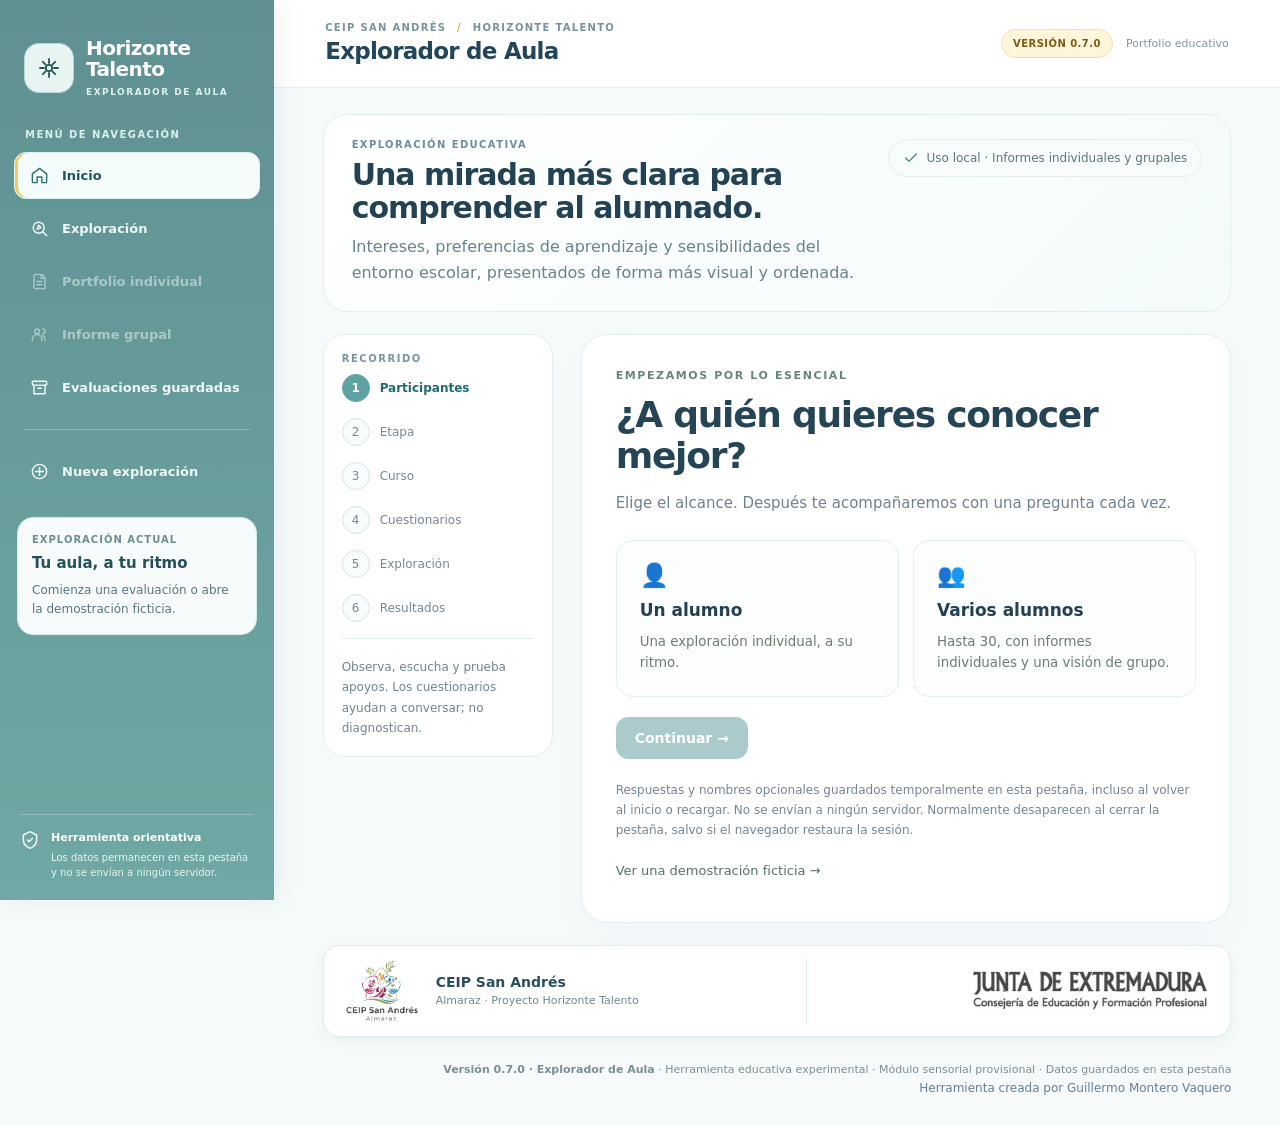
==== index.html @ a826276b "Add files via upload" ====
<!doctype html><html lang="es"><head><meta charset="utf-8"><meta name="viewport" content="width=device-width,initial-scale=1"><title>Horizonte Talento · Explorador de Aula | v0.7.0</title><meta name="description" content="Explorador educativo de intereses, preferencias y sensibilidades para Infantil, Primaria y Secundaria. Informes orientativos individuales y de grupo."><meta name="author" content="Guillermo Montero Vaquero"><style>
:root{font-family:Inter,ui-sans-serif,system-ui,-apple-system,Segoe UI,sans-serif;color:#213d42;background:#f3f5f0;font-synthesis:none}*{box-sizing:border-box}body{margin:0}button,input,select{font:inherit}button{cursor:pointer}button:disabled{cursor:not-allowed;opacity:.4}button:focus-visible,a:focus-visible,input:focus-visible,select:focus-visible,summary:focus-visible{outline:3px solid #d59a34;outline-offset:4px}button{border:0}header{height:86px;padding:0 6%;display:flex;align-items:center;justify-content:space-between;background:white;border-bottom:1px solid #e0e6dc}.brand{display:flex;gap:12px;align-items:center;font-weight:750;letter-spacing:-.4px}.symbol{background:#19584f;color:white;border-radius:12px;padding:9px 13px;font-size:24px}.brand small{display:block;font-size:11px;letter-spacing:1.7px;text-transform:uppercase;color:#687d76;margin-top:3px}.badge{font-size:11px;color:#5f6e62;border:1px solid #d4ded1;border-radius:99px;padding:7px 12px}.layout{max-width:1180px;margin:40px auto;padding:0 28px;display:grid;grid-template-columns:225px minmax(0,1fr);gap:40px}aside{padding-top:10px}.eyebrow{color:#688577;letter-spacing:1.6px;font-size:11px;font-weight:800;text-transform:uppercase}.steps{list-style:none;padding:0;margin:28px 0}.steps li{display:flex;gap:12px;align-items:center;margin:0 0 23px;color:#7c8b81;font-size:13px}.steps span{border:1px solid #cbd8cb;border-radius:50%;width:29px;height:29px;display:grid;place-items:center;font-size:12px}.steps .active{color:#1b574c;font-weight:750}.steps .active span{background:#1b574c;color:white;border-color:#1b574c}.steps .complete span{background:#e2ebdf}.side-note{font-size:12px;color:#6a7e72;line-height:1.7;border-top:1px solid #d9e1d4;padding-top:20px}.panel{background:white;border:1px solid #e0e6dc;border-radius:22px;padding:40px;min-height:490px;box-shadow:0 12px 35px #203e3210}h1{font-size:clamp(26px,3.5vw,36px);line-height:1.16;letter-spacing:-1.3px;margin:14px 0}h2{font-size:23px;letter-spacing:-.5px}h3{font-size:17px;margin-top:0}p{line-height:1.65}.lead{color:#6a7c72;font-size:15px;margin-bottom:28px}.grid{display:grid;grid-template-columns:1fr 1fr;gap:14px}.card{padding:23px;text-align:left;background:#fafbf8;border:1px solid #dfe6d9;border-radius:14px;color:inherit;position:relative}.card:hover{border-color:#88a697;background:#f2f7ed}.card.selected{border:2px solid #236557;background:#edf5e9;padding:22px}.card .icon{font-size:22px;display:block;margin-bottom:15px;color:#367261}.card strong{display:block;font-size:17px}.card small{display:block;line-height:1.6;color:#6c7d70;margin-top:8px}.check{position:absolute;right:16px;top:16px;color:#226554;font-weight:bold}.actions{display:flex;gap:12px;align-items:center;flex-wrap:wrap;margin-top:32px}.btn{border-radius:9px;padding:13px 20px;background:#19594f;color:white;font-size:14px;font-weight:650}.btn:hover{background:#11473e}.secondary{background:#eef2e9;color:#3b574a}.secondary:hover{background:#e2eadb}.textbtn{background:transparent;color:#567366;padding:10px 0;font-size:13px}.notice{border-left:3px solid #d4b271;background:#fcf8ef;color:#786342;padding:12px 16px;font-size:12px;line-height:1.6;margin:22px 0}.privacy{color:#68796b;font-size:12px;line-height:1.65;margin-top:22px}label.field{display:block;font-size:14px;margin:20px 0 8px}select,input[type=number],input[type=text]{width:100%;padding:14px;border:1px solid #cbd9c7;border-radius:9px;background:white;color:#23493c}input[type=number]{max-width:180px}.name-fields{display:grid;grid-template-columns:repeat(auto-fit,minmax(min(100%,190px),1fr));gap:10px 14px;margin-bottom:8px}.name-fields label{display:block;font-size:12px;color:#536d5a;margin-bottom:5px}.name-fields input{padding:10px 12px;font-size:13px}.session-list{display:grid;gap:14px;margin-top:20px}.session-entry{border:1px solid #dce6db;background:#fafbf8;border-radius:12px;padding:18px}.session-entry strong{display:block;color:#214d40}.session-entry p{font-size:13px;margin:5px 0}.session-entry .actions{margin-top:12px}.session-entry .btn{font-size:12px;padding:9px 12px}.name-heading{font-weight:700;margin:20px 0 5px;font-size:14px}.review{background:#f5f7f1;border-radius:12px;padding:16px 22px}.review div{padding:9px 0;border-bottom:1px solid #e2e8dd;display:flex;justify-content:space-between;gap:12px;font-size:13px}.review div:last-child{border:0}.progress{height:6px;background:#e8ede3;border-radius:9px;overflow:hidden;margin:20px 0 28px}.progress i{display:block;height:100%;background:#59927a}.qmeta{display:flex;justify-content:space-between;font-size:12px;color:#718477;gap:12px}.question-title{font-size:24px;line-height:1.5;letter-spacing:-.5px;margin:20px 0 24px}.options{display:grid;gap:9px}.option{display:flex;align-items:center;gap:13px;border:1px solid #e0e6dc;padding:13px 17px;border-radius:10px;cursor:pointer;font-size:14px;min-height:49px}.option:has(input:checked){background:#edf5e9;border-color:#246953}.option input{accent-color:#1a6553;width:17px;height:17px}.question-title:focus{outline:none}.student{background:#eaf0e3;color:#42604a;font-size:12px;display:inline-block;padding:6px 10px;border-radius:6px;margin-bottom:16px}.modules{display:flex;flex-wrap:wrap;gap:8px;margin:24px 0}.tab{border-radius:30px;background:#f0f3eb;padding:10px 16px;color:#507060}.tab.active{background:#19594f;color:white}.bar{height:8px;background:#edf0e9;border-radius:5px;overflow:hidden;margin:7px 0 17px}.bar i{display:block;background:#659783;height:100%}.metric{font-size:13px;display:flex;justify-content:space-between;gap:16px}.reportcard{border:1px solid #e0e7da;border-radius:12px;padding:20px;margin:15px 0}.reportcard p{font-size:14px;color:#52695c}.result-title{background:#eaf2e4;border-radius:12px;padding:22px;margin:18px 0}.result-title h2{margin:5px 0}.result-title small{color:#5c7561}.tag{font-size:11px;color:#6b7f6c}.reportdetails summary{cursor:pointer;color:#245c49;font-weight:650;font-size:13px;padding:10px 0}.reportdetails p{font-size:13px}.blank{padding:22px;background:#f5f7ef;border-radius:12px;color:#637762}.group-row{display:flex;justify-content:space-between;align-items:center;padding:15px 0;border-bottom:1px solid #e2e7dd;gap:10px}.group-row button{font-size:12px}footer{max-width:1180px;margin:0 auto;padding:0 28px 28px;color:#7a877b;font-size:11px;text-align:right}a{color:#226b59}.report-section[hidden]{display:none}.sr{position:absolute;width:1px;height:1px;overflow:hidden;clip:rect(0,0,0,0)}.demo-label{background:#fff1d8;padding:12px;border-radius:9px;font-size:12px;color:#805c1e;margin-bottom:18px}@media(max-width:760px){header{height:74px;padding:0 18px}.badge{display:none}.layout{display:block;margin:18px auto;padding:0 15px}aside{padding:0}.steps{display:flex;justify-content:space-between;margin:0 0 19px;gap:5px}.steps li{margin:0;font-size:0;gap:0}.steps span{font-size:11px}.side-note,aside>.eyebrow{display:none}.panel{padding:25px 20px;min-height:440px}.grid{grid-template-columns:1fr}.question-title{font-size:21px}.actions .btn{flex:1}.brand{font-size:14px}.brand small{font-size:9px}.group-row{flex-wrap:wrap}footer{text-align:center;padding-top:8px}.review div{flex-direction:column;gap:4px}}
@media print{body{background:white}header,aside,footer,.actions,.modules,.no-print{display:none!important}.layout{display:block;max-width:none;padding:0;margin:0}.panel{border:0;box-shadow:none;padding:0}.report-section[hidden]{display:block!important}.report-section{display:block!important;break-before:auto}.reportcard{break-inside:avoid}.reportdetails>*{display:block!important}.notice,.privacy{font-size:10px}.bar{print-color-adjust:exact;-webkit-print-color-adjust:exact}.btn{display:none}}

.radar{margin:1.25rem auto;max-width:38rem;text-align:center}
.radar svg{display:block;width:100%;height:auto;max-height:27rem}
.radar-grid{fill:none;stroke:#b1c4be;stroke-width:1}
.radar-shape{fill:#24756532;stroke:#176356;stroke-width:2}
.radar-dot{fill:#176356}
.radar text{font:600 14px system-ui;fill:#284943}
.radar-key{display:grid;grid-template-columns:repeat(auto-fit,minmax(min(100%,12rem),1fr));gap:.4rem 1rem;text-align:left;padding-left:1.6rem;font-size:.88rem}
dialog{width:min(90vw,30rem);border:1px solid #b1c4be;border-radius:1rem;padding:1.5rem;color:#193b35;background:#fff}
dialog::backdrop{background:#132e2980}
@media print{.radar{break-inside:avoid}dialog{display:none}}
.author{display:block;margin-top:.35rem;font-size:.75rem}
.sensory-recommendations{margin-top:1.25rem}
.support-list{display:grid;gap:.75rem;margin:1rem 0 1.3rem}
.support-item{display:flex;align-items:flex-start;gap:.85rem;background:#f2f8f5;border:1px solid #bad6ca;border-radius:.85rem;padding:1rem}
.support-number{flex:0 0 1.75rem;height:1.75rem;border-radius:50%;background:#286c59;color:#fff;display:grid;place-items:center;font-weight:700;font-size:.85rem}
.support-item h4,.routine-row h4{font-size:1rem;margin:0 0 .4rem;color:#164d42}
.support-item h4 small{font-size:.8rem;color:#4e766c;font-weight:500}
.support-item p{margin:.35rem 0;line-height:1.5}
.routine-plan{border:1px solid #b5cfc5;border-radius:1rem;padding:1rem 1.15rem;margin:1rem 0 1.25rem;background:#f8fbf9}
.routine-plan h3{margin-top:.2rem}
.routine-row{padding:.9rem 0;border-top:1px solid #d7e7df}
.routine-row p,.routine-row ul{margin:.2rem 0;line-height:1.55}
.routine-row ul{padding-left:1.2rem}
.routine-row li+li{margin-top:.4rem}
.followup-plan p{margin:.6rem 0}
@media print{.support-item,.routine-row,.routine-plan,.followup-plan{break-inside:avoid} .sensory-recommendations{break-before:auto}}

/* Orientaciones agrupadas por destinatario: revisión v5 */
.guidance-block{border-top:1px solid #dbe6da;padding:1rem 0 .4rem;margin-top:1rem}
.guidance-block h4{font-size:1.04rem;color:#234e41;margin:.15rem 0 .8rem}
.audience-card{margin:.7rem 0;padding:.75rem .95rem;background:#f7faf5;border-left:3px solid #5b8f79;border-radius:0 .65rem .65rem 0}
.audience-card p{margin:.3rem 0;line-height:1.55;font-size:.9rem}
.audience-heading{display:flex;flex-wrap:wrap;gap:.35rem .75rem;align-items:baseline}
.audience-heading strong{color:#205746}
.audience-heading span{font-size:.78rem;color:#62766a}
.shared-advice{border-left:3px solid #b5cfbd;padding:.65rem 1rem;background:#f0f5ef;border-radius:0 .6rem .6rem 0;line-height:1.6}
.shared-advice strong{color:#244f40}
@media print{.audience-card,.guidance-block{break-inside:avoid}}
#pdf-export-status a{color:#19594f;font-weight:700;text-decoration:underline}#pdf-export-status p{margin:0 0 6px} @media print{#pdf-export-status{display:none!important}}

/* Identificación de la versión v0.7.0 */
.app-version{font-size:10px;color:#246953;font-weight:800;letter-spacing:0;text-transform:none;white-space:nowrap;margin-left:4px}
@media(max-width:420px){.brand small{letter-spacing:.3px}.app-version{display:inline;font-size:9px}}
@media print{footer{display:none}}

/* Componentes de contenido pedagógico v0.6, adaptados al diseño clásico v0.5.0. */
.guided-activity{margin:16px 0;padding:18px 20px;border:1px solid #e0e7da;border-radius:12px;background:#fff}
.guided-activity h4{font-size:1rem;color:#234e41;margin:0 0 10px}
.guided-activity p{margin:8px 0;line-height:1.58;color:#52695c}
.guided-activity ol{padding-left:21px;margin:10px 0}
.guided-activity li{margin:7px 0;line-height:1.55;color:#52695c}
.guide-kicker{font-size:11px;font-weight:750;letter-spacing:.5px;color:#688577;margin:0 0 9px}
.guide-mini{padding:10px 12px;background:#f7faf5;border-left:3px solid #5b8f79;margin:12px 0;border-radius:0 6px 6px 0}
.guide-followup{padding:12px 14px;background:#fcf8ef;border-left:3px solid #d4b271;margin:15px 0;border-radius:0 6px 6px 0}
.pedagogic-brief{display:grid;grid-template-columns:repeat(auto-fit,minmax(min(100%,175px),1fr));gap:12px;margin:15px 0}
.pedagogic-brief>div{padding:13px;border:1px solid #e0e7da;border-radius:12px;background:#fff}
.pedagogic-brief strong{display:block;margin-bottom:7px;font-size:13px;color:#234e41}
.pedagogic-brief p{margin:0;font-size:12px;line-height:1.6;color:#52695c}
@media print{.guided-activity,.guide-followup,.guide-mini,.pedagogic-brief>div{box-shadow:none;break-inside:avoid}}

/* INTERFAZ DE PORTFOLIO · v0.7.0 · Portfolio del estudiante + lateral suave */
:root{font-family:Inter,ui-sans-serif,system-ui,-apple-system,"Segoe UI",sans-serif;color:#244052;background:#f6fafb}
body{background:#f6fafb;color:#244052;overflow-x:hidden}
.ht-shell{min-height:100vh}
.ht-sidebar{position:fixed;inset:0 auto 0 0;width:274px;z-index:20;display:flex;flex-direction:column;background:linear-gradient(180deg,#5f9092 0%,#6fa8a4 100%);color:#f6fbfb;overflow-y:auto;scrollbar-width:thin;scrollbar-color:#a6c9c6 #6fa8a4;box-shadow:4px 0 24px #44737a18}
.ht-sidebar-head{display:flex;align-items:center;gap:12px;padding:28px 24px 22px;position:relative}.ht-brand-mark{width:50px;height:50px;display:grid;place-items:center;border:1px solid #b9d8d6;border-radius:15px;color:#25545a;background:#e8f4f2;flex:none}.ht-brand-mark .ht-ico{width:24px;height:24px}.ht-brand-copy strong{font-size:20px;font-weight:820;letter-spacing:-.6px;line-height:1.05;display:block;color:#fff}.ht-brand-copy span{font-size:9px;letter-spacing:1.5px;color:#def0ef;display:block;margin-top:7px;font-weight:700}.ht-nav-overline{font-size:10px;font-weight:800;letter-spacing:1.45px;color:#dbefee;padding:10px 25px 12px}.ht-nav-main{display:flex;flex-direction:column;gap:6px;padding:0 14px}.ht-nav-item{appearance:none;width:100%;background:none;color:#eff8f8;text-align:left;display:flex;align-items:center;gap:13px;font-size:13px;font-weight:650;padding:13px 15px;border:1px solid transparent;border-radius:12px;min-height:47px}.ht-nav-item .ht-ico{width:19px;height:19px;flex:none;color:#eff8f8}.ht-nav-item:hover{background:#ffffff20;color:#fff}.ht-nav-item[aria-current="page"]{background:#f4fbfb;color:#1f545b;border-color:#ddf0ef;box-shadow:inset 3px 0 #f0c96a}.ht-nav-item[aria-current="page"] .ht-ico{color:#2b7176}.ht-nav-item:disabled{opacity:.5;cursor:not-allowed}.ht-nav-item:disabled:hover{background:transparent}.ht-sidebar-rule{border-top:1px solid #d6ecea55;margin:12px 10px}.ht-current-context{margin:22px 17px 18px;border:1px solid #d7ece8;background:#f7fbfb;border-radius:16px;padding:16px 14px;color:#28555b}.ht-current-label{font-size:10px;letter-spacing:1px;color:#6a8d93;font-weight:780}.ht-current-heading{font-size:15px;color:#245058;font-weight:780;line-height:1.35;margin:8px 0}.ht-current-meta{font-size:12px;color:#57767c;line-height:1.55;margin:0}.ht-student-list{display:grid;gap:6px;margin-top:14px}.ht-student-button{display:flex;align-items:center;width:100%;gap:9px;padding:9px 10px;border-radius:10px;color:#27545b;background:#edf7f6;text-align:left;font-size:12px;border:1px solid #d8ece9}.ht-student-button:hover{background:#e4f3f1}.ht-student-button[aria-current="true"]{background:#d4eeeb;color:#174c52;font-weight:760;border-color:#b2ddd7}.ht-student-status{font-size:10px;margin-left:auto;opacity:.8}.ht-avatar{flex:none;border-radius:50%;width:22px;height:22px;background:#80b4b2;color:white;display:grid;place-items:center;font-size:10px;font-weight:800}.ht-student-button[aria-current="true"] .ht-avatar{background:#2f7d82}.ht-sidebar-foot{display:flex;gap:11px;margin:auto 20px 20px;padding-top:15px;border-top:1px solid #d6ecea55}.ht-privacy-symbol{color:#f1f8f8;flex:none}.ht-privacy-symbol .ht-ico{width:20px;height:20px}.ht-sidebar-foot p{margin:0;line-height:1.45}.ht-sidebar-foot strong{font-size:11px;display:block;color:#fff}.ht-sidebar-foot span{font-size:10px;display:block;color:#e6f5f4;margin-top:5px}.ht-ico{display:inline-block;width:19px;height:19px}.ht-main-area{margin-left:274px;min-width:0;min-height:100vh;display:flex;flex-direction:column}.ht-topbar{height:88px;display:flex;align-items:center;justify-content:space-between;padding:12px clamp(24px,4vw,64px);background:white;border-bottom:1px solid #e3eff1;gap:20px}.ht-topbar-leading{display:flex;align-items:center;gap:15px;min-width:0}.ht-top-eyebrow{font-size:10px;color:#78939d;font-weight:760;letter-spacing:1.3px}.ht-top-eyebrow span{color:#d5a94a;padding:0 6px}.ht-top-title{font-size:23px;font-weight:820;color:#214559;letter-spacing:-.75px;margin-top:5px;line-height:1.15}.ht-topbar-right{display:flex;align-items:center;gap:13px;flex-wrap:wrap;justify-content:flex-end}.ht-test-badge{white-space:nowrap;border-radius:99px;color:#7d5b14;background:#fff5db;border:1px solid #f3dfaa;padding:8px 11px;font-size:10px;letter-spacing:.45px;font-weight:820}.ht-version{font-size:11px;color:#8094a0;white-space:nowrap}.ht-mobile-close,.ht-menu-toggle,.ht-mobile-backdrop{display:none}.ht-workspace{max-width:1540px;width:100%;margin:0 auto;padding:26px clamp(18px,3.8vw,56px) 0}.ht-intro{display:flex;justify-content:space-between;align-items:flex-start;gap:20px;background:linear-gradient(135deg,#ffffff 0%,#f4fbfb 100%);border:1px solid #e2efef;border-radius:24px;padding:24px 28px;margin-bottom:22px}.ht-intro-eyebrow{font-size:10px;font-weight:820;letter-spacing:1.4px;color:#6d8f95}.ht-intro h2{margin:8px 0 10px;font-size:30px;line-height:1.1;letter-spacing:-1px;color:#234354}.ht-intro p{margin:0;color:#69828b;max-width:780px}.ht-intro-side{display:flex;align-items:center;gap:8px;color:#5b777d;background:#f8fcfc;border:1px solid #e4efef;border-radius:99px;padding:10px 14px;font-size:12px;white-space:nowrap}.ht-intro-side .ht-ico{width:16px;height:16px;color:#3f7f82}.layout{max-width:none;margin:0;padding:0;display:grid;grid-template-columns:230px minmax(0,1fr);gap:28px}.ht-stepper{padding-top:6px}.ht-stepper{background:#ffffff;border:1px solid #e2edef;border-radius:22px;padding:18px 18px;align-self:start;position:sticky;top:108px}.ht-steps-label{font-size:10px;letter-spacing:1.55px;font-weight:820;color:#7b949f;margin-bottom:10px}.steps{list-style:none;padding:0;margin:10px 0 14px}.steps li{display:flex;gap:10px;align-items:center;margin:0 0 16px;color:#768895;font-size:12px}.steps span{border:1px solid #d7e5e8;border-radius:50%;width:28px;height:28px;display:grid;place-items:center;font-size:12px;background:#f9fcfd}.steps .active{color:#1c6b71;font-weight:800}.steps .active span{background:#5fa2a3;color:white;border-color:#5fa2a3}.steps .complete span{background:#eef8f7}.side-note{font-size:12px;color:#71848f;line-height:1.7;border-top:1px solid #e0ecef;padding-top:18px}.panel{background:#fff;border:1px solid #e2edef;border-radius:26px;padding:34px;min-height:520px;box-shadow:0 16px 34px #d7e7ec26}h1{font-size:clamp(27px,3.4vw,36px);line-height:1.14;letter-spacing:-1.25px;margin:12px 0;color:#254455}h2{font-size:23px;letter-spacing:-.5px;color:#21475d}h3{font-size:17px;margin-top:0;color:#275066}p{line-height:1.65}.lead{color:#6e8290;font-size:15px;margin-bottom:24px}.grid{display:grid;grid-template-columns:1fr 1fr;gap:14px}.card{padding:23px;text-align:left;background:#fcfefe;border:1px solid #e3eeee;border-radius:16px;color:inherit;position:relative;min-height:150px}.card:hover{border-color:#cde2e1;background:#f8fcfc}.card.selected{background:#eff9f7;border-color:#bfe0dc;box-shadow:0 0 0 2px #d7efeb inset}.card .icon{font-size:22px;display:inline-block;margin-bottom:10px}.card h3{margin:0 0 8px;font-size:18px}.muted{color:#738895;font-size:13px}.actions{display:flex;flex-wrap:wrap;gap:12px;margin-top:20px}.btn{padding:12px 18px;border-radius:12px;background:#2e7b81;color:white;font-weight:750;border:1px solid #2e7b81}.btn:hover{background:#276d72}.btn.secondary{background:#fff;color:#2b6470;border-color:#d4e5ea}.btn.secondary:hover{background:#f8fbfd}.privacy{color:#738594;font-size:12px}.field{display:block;font-weight:700;margin:20px 0 8px}.panel input[type=text],.panel input[type=number],.panel select{width:100%;padding:12px 14px;border:1px solid #d8e6e8;border-radius:12px;background:#fff;color:#26475c}.review{background:#f8fcfd;border:1px solid #e1ecef;border-radius:15px;padding:16px 18px;display:grid;grid-template-columns:repeat(2,minmax(0,1fr));gap:10px;margin:14px 0 18px}.review span{display:block;color:#7b8e9a;font-size:12px}.review b{display:block;color:#244356;font-size:14px;margin-top:3px}.notice{background:#fff7e6;border-left:4px solid #e5b861;color:#71561f;padding:14px 16px;border-radius:10px;margin:16px 0}.name-heading{font-weight:800;color:#234354}.name-fields{display:grid;grid-template-columns:repeat(2,minmax(0,1fr));gap:12px}.student{display:inline-flex;background:#eff7f9;border:1px solid #dce8ec;color:#2b6470;border-radius:999px;padding:8px 12px;font-weight:800;font-size:12px}.qmeta{display:flex;justify-content:space-between;gap:12px;margin:14px 0 8px;color:#6f8593;font-size:12px}.progress{height:9px;background:#ebf1f5;border-radius:999px;overflow:hidden}.progress i{display:block;height:100%;background:#69a7a6;border-radius:inherit}.question-title{font-size:28px;font-weight:820;line-height:1.2;letter-spacing:-1px;margin:18px 0 16px;color:#234356}.options{display:grid;gap:12px}.option{display:flex;align-items:flex-start;gap:12px;padding:16px 16px;border-radius:14px;border:1px solid #d9e7eb;background:#fff}.option:hover{background:#f8fcfd;border-color:#c8dbe2}.option input{margin-top:5px}.modules{display:flex;gap:8px;flex-wrap:wrap;margin:16px 0 18px}.tab{padding:11px 16px;border:1px solid #dae7ea;border-radius:12px;background:#f8fcfc;color:#2a5d69;font-weight:760;min-width:130px}.tab.active{background:#e5f2f1;border-color:#b7dddb;color:#1c656c}.report-section{display:block}.report-section>h2:first-child{margin-top:0}.reportcard,.result-title,.guided-activity,.pedagogic-brief>div,.audience-card,.support-item,.routine-plan,.session-entry{background:#fbfefe;border:1px solid #dfebee;border-radius:16px;padding:18px;margin:14px 0}.result-title small{display:block;color:#75909b;font-size:11px;letter-spacing:1px;text-transform:uppercase}.result-title .tag{display:inline-block;margin-top:8px;color:#69818d;background:#f2f7f8;border:1px solid #dce8eb;padding:6px 9px;border-radius:999px;font-size:11px}.pedagogic-brief{display:grid;grid-template-columns:repeat(3,minmax(0,1fr));gap:12px;margin:16px 0}.pedagogic-brief p{margin:7px 0 0}.guided-activity .guide-kicker{font-size:11px;font-weight:800;letter-spacing:1px;text-transform:uppercase;color:#63858f}.guided-activity h4{margin:8px 0 10px;font-size:19px;color:#245062}.guide-followup,.guide-mini{background:#f6fbfb;border-left:4px solid #74b2b0;padding:12px 14px;border-radius:10px;margin:14px 0}.guide-followup{border-left-color:#d8ab52;background:#fffaf0}.reportdetails summary{cursor:pointer;font-weight:760;color:#28606b}.audience-card{border-left:4px solid #61aaa6;background:#f5fbfb}.audience-card strong{display:block;color:#24545d}.audience-heading{display:flex;justify-content:space-between;gap:12px;align-items:flex-start}.shared-advice{background:#f5fbfb;border-left:4px solid #61aaa6;padding:14px 16px;border-radius:10px}.support-item{display:flex;gap:14px;align-items:flex-start;background:#f8fcfc}.support-number{display:grid;place-items:center;width:28px;height:28px;border-radius:50%;background:#5fa2a3;color:white;font-weight:800;flex:none}.group-row{display:flex;justify-content:space-between;align-items:center;gap:12px;padding:12px 0;border-bottom:1px solid #e2edf0}.group-row:last-child{border-bottom:0}.demo-label{background:#fff7e6;color:#7c5f1e;border:1px solid #f3e1ad;padding:11px 13px;border-radius:10px;margin-bottom:10px}.session-list{display:grid;gap:16px;margin-top:22px}.session-card{background:#fbfefe;border:1px solid #e2edef;border-radius:18px;padding:18px}.session-head{display:flex;justify-content:space-between;gap:16px;align-items:flex-start}.session-meta{font-size:12px;color:#758694}.session-actions{display:flex;gap:9px;flex-wrap:wrap;margin-top:14px}.session-students{display:flex;flex-wrap:wrap;gap:8px;margin-top:10px}.session-students span{background:#f1f8f9;border:1px solid #dcebed;border-radius:999px;padding:6px 10px;font-size:11px;color:#335f68}.empty-state{padding:14px 0;color:#6c8290}.metric{color:#5e7381}.bar{height:10px;background:#ecf2f5;border-radius:999px;overflow:hidden}.bar i{display:block;height:100%;background:#5fa2a3}.portfolio-hero{display:grid;grid-template-columns:minmax(0,1.2fr) minmax(0,1fr);gap:18px;background:linear-gradient(135deg,#f9fdfd 0%,#eef8f7 100%);border:1px solid #dceced;border-radius:22px;padding:20px;margin:8px 0 18px}.portfolio-id{display:flex;gap:16px;align-items:center}.portfolio-avatar{width:82px;height:82px;border-radius:50%;background:linear-gradient(135deg,#cde8e4,#a6d2cf);display:grid;place-items:center;flex:none;position:relative;overflow:hidden}.portfolio-avatar::before{content:"";width:36px;height:36px;border-radius:50%;background:#fff;position:absolute;top:16px;opacity:.95}.portfolio-avatar::after{content:"";width:54px;height:36px;border-radius:28px 28px 16px 16px;background:#fff;position:absolute;bottom:12px;opacity:.95}.portfolio-name{font-size:39px;line-height:1;font-weight:820;letter-spacing:-1.2px;color:#254759}.portfolio-meta{display:flex;flex-wrap:wrap;gap:8px;margin-top:10px}.portfolio-pill{background:#ffffff;border:1px solid #d9eaeb;border-radius:999px;padding:7px 11px;font-size:12px;color:#506b77}.portfolio-summary{background:#fff;border:1px solid #dcebed;border-radius:16px;padding:16px 18px}.portfolio-summary-title{display:flex;align-items:center;gap:9px;font-weight:800;color:#2b5565;font-size:18px;margin-bottom:8px}.portfolio-summary p{margin:0;color:#5b727d}.portfolio-grid{display:grid;grid-template-columns:repeat(3,minmax(0,1fr));gap:14px;margin:0 0 18px}.portfolio-card{background:#fff;border:1px solid #deebee;border-radius:18px;padding:16px 16px 14px}.portfolio-card .pc-head{display:flex;align-items:center;justify-content:space-between;gap:10px;margin-bottom:10px}.portfolio-card .pc-title{font-size:15px;font-weight:800;color:#275466}.portfolio-card .pc-chip{background:#f4faf9;border:1px solid #d8eaeb;border-radius:999px;padding:5px 8px;font-size:10px;color:#69808c}.portfolio-card ul{margin:9px 0 0 18px;padding:0}.portfolio-card li{margin:6px 0;color:#58717c;font-size:13px}.portfolio-recos{margin-top:20px}.portfolio-recos h2{display:flex;align-items:center;gap:10px;margin-bottom:12px}.portfolio-strip{display:grid;grid-template-columns:260px 1fr auto;gap:14px;align-items:center;background:#f8fcfc;border:1px solid #e1ecef;border-radius:14px;padding:14px 16px;margin:12px 0}.portfolio-strip strong{font-size:18px;color:#275367}.portfolio-strip span{font-size:14px;color:#5f7682}.portfolio-key{background:#fbfcff;border:1px solid #dde7ee;border-radius:16px;padding:16px 18px;margin-top:20px;display:flex;gap:14px;align-items:flex-start}.portfolio-key .iconwrap{width:44px;height:44px;border-radius:12px;background:#eef7f7;color:#2d7b7e;display:grid;place-items:center;flex:none}.portfolio-key h3{margin:0 0 6px}.portfolio-key p{margin:0;color:#607481}.portfolio-flag{font-size:11px;font-weight:780;color:#75909a;letter-spacing:1px;text-transform:uppercase}.portfolio-report-mode .modules{margin-top:0}.portfolio-report-mode .actions:first-of-type{margin-top:0;margin-bottom:8px}.portfolio-report-mode>.eyebrow,.portfolio-report-mode>h1,.portfolio-report-mode>.lead{display:none}.portfolio-report-mode>.actions:first-of-type .btn.secondary{background:#fff}.portfolio-report-mode .report-section>h2{margin-top:0}.portfolio-report-mode .report-section{padding-top:4px}.portfolio-report-mode .notice:last-of-type{margin-top:18px}
footer{max-width:none;margin:0;padding:26px 0 30px;color:#7b8e97;font-size:11px;text-align:right}.author{color:#647f92}#pdf-export-status a{color:#0c697c}
@media(min-width:1500px){.ht-workspace{padding-left:62px;padding-right:62px}}
@media(max-width:1120px) and (min-width:861px){.ht-sidebar{width:244px}.ht-main-area{margin-left:244px}.layout{grid-template-columns:210px minmax(0,1fr)}.portfolio-hero{grid-template-columns:1fr}.portfolio-grid{grid-template-columns:1fr 1fr 1fr}}
@media(max-width:860px){.layout{grid-template-columns:1fr}.ht-sidebar{width:min(300px,85vw);transform:translateX(-103%);transition:transform .2s ease;box-shadow:10px 0 30px #0a223451;z-index:41}.ht-sidebar[data-open="true"]{transform:translateX(0)}.ht-main-area{margin-left:0}.ht-mobile-close{display:grid;position:absolute;top:20px;right:12px;place-items:center;width:35px;height:35px;border-radius:10px;background:#edf6f6;color:#255a60}.ht-mobile-close .ht-ico{width:19px;height:19px}.ht-menu-toggle{display:grid;place-items:center;width:42px;height:42px;flex:none;border:1px solid #d5e4e8;border-radius:10px;background:#f7fbfc;color:#1b5b61}.ht-menu-toggle .ht-ico{width:21px;height:21px}.ht-mobile-backdrop:not([hidden]){display:block;position:fixed;inset:0;background:#1c2f4470;z-index:40}.ht-topbar{height:78px;padding:14px 21px}.ht-top-title{font-size:21px}.ht-workspace{padding:24px 20px 0}.ht-intro{margin-bottom:18px}.ht-stepper{padding:12px 15px}.ht-stepper .steps{grid-template-columns:repeat(6,1fr)}.ht-stepper .steps li{justify-content:center;gap:0;font-size:0}.ht-stepper .steps span{font-size:11px}.ht-steps-label{margin-bottom:6px}.portfolio-grid{grid-template-columns:1fr}.portfolio-strip{grid-template-columns:1fr;gap:8px}.portfolio-hero{grid-template-columns:1fr}.portfolio-name{font-size:33px}}
@media(max-width:550px){.ht-topbar{padding:11px 15px;height:71px}.ht-top-eyebrow{font-size:8px;letter-spacing:.8px}.ht-top-title{font-size:18px}.ht-test-badge{font-size:8px;letter-spacing:0;padding:6px 8px}.ht-version{display:none}.ht-workspace{padding:18px 13px 0}.ht-intro{padding:20px 18px;border-radius:18px}.ht-intro h2{font-size:23px}.ht-intro p{font-size:12px}.ht-intro-side{display:none}.ht-stepper{border-radius:14px}.panel{padding:22px 18px;min-height:460px;border-radius:18px}.panel .grid{grid-template-columns:1fr}.panel .card{min-height:0;padding:19px}.panel .card.selected{padding:18px}.panel .modules{gap:6px}.panel .tab{font-size:11px;padding:10px 9px;min-width:calc(33% - 3px)}.panel .reportcard{padding:16px}.panel .guided-activity{padding:15px}.panel .group-row{flex-direction:column;align-items:flex-start}.panel .group-row button{width:100%}.panel .actions{gap:9px}.panel .actions .btn{flex:1 1 100%;min-width:0;text-align:center}.panel .question-title{font-size:22px}.portfolio-id{align-items:flex-start}.portfolio-avatar{width:68px;height:68px}.portfolio-name{font-size:28px}.portfolio-summary-title{font-size:16px}.portfolio-meta{gap:6px}.name-fields{grid-template-columns:1fr}.review{grid-template-columns:1fr}footer{text-align:center;font-size:10px;padding-bottom:20px}}
@media print{.ht-sidebar,.ht-topbar,.ht-intro,.ht-stepper,.ht-mobile-backdrop,.ht-menu-toggle{display:none!important}.ht-main-area{margin:0!important;min-height:0}.ht-workspace{padding:0!important}.layout{display:block!important;margin:0!important}.panel{border:0!important;box-shadow:none!important;padding:0!important}.portfolio-hero,.portfolio-grid,.portfolio-key,.portfolio-strip,.panel .reportcard,.panel .guided-activity{break-inside:avoid}footer{display:none!important}}
@media(prefers-reduced-motion:reduce){.ht-sidebar{transition:none!important}}

/* PORTFOLIO · Ajustes solicitados 3, 4 y 5: gráficas reales, detalles y color por módulo */
.portfolio-card[data-module="interests"],.portfolio-rec-link[data-module="interests"],.portfolio-accordion[data-module="interests"],.portfolio-group-report .reportcard.reportdetails[data-module="interests"]{--accent:#1b7f86;--accent-light:#e9f7f7;--accent-border:#cae9e8;--accent-ink:#175b64}
.portfolio-card[data-module="profile"],.portfolio-rec-link[data-module="profile"],.portfolio-accordion[data-module="profile"],.portfolio-group-report .reportcard.reportdetails[data-module="profile"]{--accent:#477db4;--accent-light:#edf4fd;--accent-border:#d3e2f5;--accent-ink:#295d93}
.portfolio-card[data-module="sensory"],.portfolio-rec-link[data-module="sensory"],.portfolio-accordion[data-module="sensory"],.portfolio-group-report .reportcard.reportdetails[data-module="sensory"]{--accent:#6e9e79;--accent-light:#eef7eb;--accent-border:#d8e9d5;--accent-ink:#43724c}
.portfolio-grid{gap:14px;align-items:stretch}.portfolio-card{padding:0 0 14px;overflow:hidden;box-shadow:0 5px 16px #355f6710;border-radius:18px}
.portfolio-card .pc-head{padding:13px 15px;margin:0;background:var(--accent-light,#eef7f7);border-bottom:1px solid var(--accent-border,#d9e8e9);align-items:center}.portfolio-card .pc-title{font-size:15px;color:var(--accent-ink,#265469)}
.portfolio-card .pc-chip{font-weight:700;background:#fff;color:var(--accent-ink,#3f7c86);border-color:var(--accent-border,#d9e8e9)}
.portfolio-card .portfolio-mini{padding:11px 12px 0;display:flex;flex-direction:column;align-items:center}
.portfolio-mini svg{display:block;width:min(100%,200px);height:auto;max-height:190px;overflow:visible}
.portfolio-mini .radar-grid{fill:none;stroke:#d7e2e7;stroke-width:1}
.portfolio-mini .radar-shape{fill:var(--accent-light);fill-opacity:.94;stroke:var(--accent);stroke-width:2.5}
.portfolio-mini .radar-dot{fill:var(--accent)}
.portfolio-mini svg text{font:600 17px Inter,system-ui,sans-serif;fill:#718b94}
.portfolio-mini-title{text-transform:uppercase;letter-spacing:.9px;color:#708c97;font-size:10px;font-weight:800;align-self:flex-start;margin:0 0 2px 5px}
.portfolio-card ul{padding:0 16px 0 20px;margin:8px 0 11px}.portfolio-card li{font-size:12px;line-height:1.45;margin:4px 0;color:#496672}
.portfolio-card .portfolio-card-foot{border-top:1px solid #e9f0f2;padding:10px 14px 0;display:grid;gap:7px;margin-top:auto}
.portfolio-graph-note{font-size:10px;color:#6d8790;line-height:1.45;margin:0}
.portfolio-open-module{cursor:pointer;border:1px solid var(--accent-border,#d7e8e7);border-radius:10px;background:var(--accent-light,#ecf7f6);color:var(--accent-ink,#215963);width:100%;font-size:12px;font-weight:790;padding:10px 8px;text-align:center}
.portfolio-open-module:hover{filter:brightness(.975)}.portfolio-open-module:focus-visible{outline:3px solid #dcaa4d;outline-offset:3px}
.portfolio-card[data-unavailable="true"]{opacity:.63}.portfolio-card[data-unavailable="true"] .portfolio-mini{min-height:165px;justify-content:center}.portfolio-card .portfolio-no-data{font-size:12px;color:#708693;line-height:1.5;max-width:200px;text-align:center}
.portfolio-rec-link{border:1px solid var(--accent-border);border-radius:13px;background:var(--accent-light);color:var(--accent-ink);width:100%;padding:14px 16px;display:grid;grid-template-columns:minmax(0,220px) 1fr auto;gap:13px;align-items:center;text-align:left;cursor:pointer;margin:10px 0}
.portfolio-rec-link:hover{box-shadow:0 5px 16px #355f6717}.portfolio-rec-link[disabled]{cursor:default;opacity:.58}
.portfolio-rec-link strong{font-size:15px;font-weight:800;color:var(--accent-ink)}.portfolio-rec-link span{font-size:12px;line-height:1.55;color:#536d78}.portfolio-rec-link .rec-cta{font-weight:800;font-size:11px;color:var(--accent-ink);white-space:nowrap}
.portfolio-accordion{--accent:#5d96a0;--accent-light:#f1f9f9;--accent-border:#d8e9eb;--accent-ink:#2c626c;border:1px solid var(--accent-border);border-radius:14px;overflow:hidden;margin:12px 0;background:white;box-shadow:0 4px 13px #355f6710}
.portfolio-accordion>summary{cursor:pointer;list-style:none;display:flex;gap:13px;align-items:center;background:var(--accent-light);padding:15px 17px;color:var(--accent-ink)}
.portfolio-accordion>summary::-webkit-details-marker{display:none}.portfolio-accordion>summary::after{content:'+';font-size:21px;font-weight:500;margin-left:auto;line-height:1}
.portfolio-accordion[open]>summary::after{content:'−'}.portfolio-accordion>summary:hover{filter:brightness(.985)}.portfolio-accordion>summary:focus-visible{outline:3px solid #daae50;outline-offset:-3px}
.portfolio-accordion .acc-label{font-size:14px;font-weight:800;line-height:1.35;display:block}.portfolio-accordion .acc-sub{color:#5b7480;font-size:11px;display:block;font-weight:500;line-height:1.5;margin-top:4px}
.portfolio-accordion .acc-content{padding:15px 17px 17px}.portfolio-accordion .acc-content>.guided-activity,.portfolio-accordion .acc-content>.reportcard{margin:0;border:0;box-shadow:none;background:transparent;padding:0}
.portfolio-accordion .acc-content>.reportcard .reportdetails{margin:8px 0}.portfolio-accordion .acc-content>.support-item{margin:0;background:transparent;border:0;padding:0}
.portfolio-accordion .acc-content>.routine-plan{margin:0;padding:0;border:0;background:transparent}.portfolio-accordion .acc-content>.routine-plan h3{margin:3px 0 10px}
.portfolio-accordion .acc-content>.radar{margin:0}.portfolio-accordion .acc-content>.radar svg{max-height:300px}
.portfolio-accordion details.reportdetails[open]{background:#fafdfe}
.portfolio-report-mode .report-section[data-theme="interests"]>h2,.portfolio-report-mode .report-section[data-theme="profile"]>h2,.portfolio-report-mode .report-section[data-theme="sensory"]>h2{border-left:4px solid var(--section-accent);padding-left:13px}
.report-section[data-theme="interests"]{--section-accent:#1b7f86}.report-section[data-theme="profile"]{--section-accent:#477db4}.report-section[data-theme="sensory"]{--section-accent:#6e9e79}
.portfolio-report-mode .tab[data-module="interests"]{border-color:#d0e7e7;color:#1c6970}.portfolio-report-mode .tab[data-module="profile"]{border-color:#d4e2f1;color:#426e9e}.portfolio-report-mode .tab[data-module="sensory"]{border-color:#d5e5d4;color:#54825d}
.portfolio-report-mode .tab.active[data-module="interests"]{background:#e2f4f3;border-color:#99d5d2;color:#165b63}
.portfolio-report-mode .tab.active[data-module="profile"]{background:#e7f0fc;border-color:#b8d0ef;color:#235688}
.portfolio-report-mode .tab.active[data-module="sensory"]{background:#edf7e9;border-color:#b7d7b5;color:#386741}
.portfolio-group-report .reportcard.reportdetails>summary{border-radius:12px;padding:14px 15px;background:var(--accent-light,#f1f8f8);color:var(--accent-ink,#275c68);font-weight:800}
.portfolio-group-report .reportcard.reportdetails{padding:0;border-color:var(--accent-border,#dce9eb);overflow:hidden}
.portfolio-group-report .reportcard.reportdetails>*:not(summary){margin-left:16px;margin-right:16px}.portfolio-group-report .reportcard.reportdetails>summary{margin:0!important}
.portfolio-group-report .reportcard.reportdetails[open]{padding-bottom:14px}
@media(max-width:1260px){.portfolio-mini svg{max-height:145px}.portfolio-card .pc-title{font-size:13px}.portfolio-rec-link{grid-template-columns:minmax(0,170px) 1fr auto}}
@media(max-width:1000px){.portfolio-grid{grid-template-columns:1fr}.portfolio-card{display:grid;grid-template-columns:minmax(110px,42%) minmax(0,1fr);grid-template-rows:auto 1fr auto;align-items:start}.portfolio-card .pc-head{grid-column:1/-1}.portfolio-card .portfolio-mini{grid-column:1;grid-row:2/4;padding:10px}.portfolio-mini svg{max-height:165px}.portfolio-card ul{grid-column:2;grid-row:2;margin:12px 0 2px}.portfolio-card .portfolio-card-foot{grid-column:2;grid-row:3;border:0;padding:5px 12px 12px}}
@media(max-width:860px){.ht-stepper{position:static!important;top:auto!important}}
@media(max-width:600px){.portfolio-card{grid-template-columns:1fr 1fr}.portfolio-card .pc-head{padding:12px}.portfolio-mini svg{max-height:155px}.portfolio-rec-link{grid-template-columns:1fr auto;gap:6px 10px}.portfolio-rec-link span{grid-column:1/-1;grid-row:2}.portfolio-rec-link .rec-cta{grid-column:2;grid-row:1}.portfolio-accordion>summary{padding:13px}.portfolio-accordion .acc-content{padding:12px}}
@media print{.portfolio-rec-link,.portfolio-open-module{display:none!important}.portfolio-accordion .acc-content{display:block!important}.portfolio-accordion{break-inside:auto}.portfolio-card{break-inside:avoid}.portfolio-mini svg{max-height:135px}}

/* Ajustes v2: selección inequívoca, pantalla de sesiones e identidad institucional */
.panel .card{display:flex;flex-direction:column;align-items:flex-start;gap:0}
.panel .card strong{display:block;line-height:1.35}
.panel .card small{display:block;margin-top:9px}
.panel .card .check{position:static;display:inline-flex;align-items:center;gap:5px;background:#e4f4e8;color:#256d46;border:1px solid #badfc8;border-radius:999px;padding:6px 10px;font-size:11px;font-weight:800;margin-top:14px;letter-spacing:0}
.panel .card.selected{border-color:#75b0a7;background:#f0faf7;box-shadow:inset 0 0 0 1px #95cac0}
.panel .card[data-action^="course:"] .icon,.panel .card[data-action^="stage:"] .icon{display:none!important}
.panel .card[data-action^="mode:"] .icon{font-size:23px;margin-bottom:12px;line-height:1}
.panel .card[data-action^="course:"]{min-height:105px;justify-content:center}
.panel .card[data-action^="course:"].selected{justify-content:space-between}
.ht-brand-mark{width:50px;height:50px;display:grid;place-items:center;border:1px solid #b9d8d6;border-radius:15px;color:#25545a;background:#e8f4f2;flex:none}.ht-brand-mark .ht-ico{width:24px;height:24px}
.ht-institutional{background:white;border:1px solid #e0edec;border-radius:17px;display:flex;align-items:center;justify-content:space-between;gap:20px;padding:12px 22px;margin:22px 0 0;box-shadow:0 4px 13px #344b5310}
.ht-institutional-school{display:flex;align-items:center;gap:18px;min-width:0}
.ht-institutional-school img{width:72px;height:66px;object-fit:contain;flex:none;opacity:.88}
.ht-institutional-school strong{font-size:14px;color:#294f5a;display:block}
.ht-institutional-school span{font-size:11px;color:#6b8790;display:block;margin-top:4px}
.ht-institutional-divider{background:#dbe9eb;width:1px;align-self:stretch;flex:none;opacity:.8}
.ht-institutional-gov{display:flex;justify-content:center;align-items:center;min-width:0}
.ht-institutional-gov img{width:min(21vw,235px);max-width:100%;height:62px;object-fit:contain;display:block;opacity:.72}
@media(max-width:950px){.ht-institutional-school img{width:62px;height:57px}.ht-institutional-gov img{width:200px;height:56px}}
@media(max-width:600px){.ht-institutional{padding:16px 14px;flex-direction:column;gap:12px}.ht-institutional-divider{width:100%;height:1px}.ht-institutional-school{justify-content:center}.ht-institutional-school img{width:60px;height:56px}.ht-institutional-gov img{width:210px;height:54px}.panel .card[data-action^="course:"]{min-height:85px}.ht-saved-explanation{padding:14px}}
@media print{.ht-institutional{display:none!important}}
</style></head><body>
<div class="ht-shell">
  <div class="ht-mobile-backdrop" id="ht-mobile-backdrop" hidden></div>
  <aside class="ht-sidebar" id="ht-sidebar" aria-label="Menú principal">
    <div class="ht-sidebar-head">
      <div class="ht-brand-mark" aria-hidden="true"><svg class="ht-ico" viewBox="0 0 24 24" aria-hidden="true" fill="none" stroke="currentColor" stroke-width="1.8" stroke-linecap="round" stroke-linejoin="round"><path d="M12 3v4M12 17v4M3 12h4M17 12h4M5.8 5.8l2.8 2.8M15.4 15.4l2.8 2.8M18.2 5.8l-2.8 2.8M8.6 15.4l-2.8 2.8"/><circle cx="12" cy="12" r="3.2"/></svg></div>
      <div class="ht-brand-copy"><strong>Horizonte<br>Talento</strong><span>EXPLORADOR DE AULA</span></div>
      <button type="button" class="ht-mobile-close" id="ht-mobile-close" aria-label="Cerrar menú"><svg class="ht-ico" viewBox="0 0 24 24" aria-hidden="true" fill="none" stroke="currentColor" stroke-width="1.8" stroke-linecap="round" stroke-linejoin="round"><path d="m6 6 12 12M18 6 6 18"/></svg></button>
    </div>
    <div class="ht-nav-overline">MENÚ DE NAVEGACIÓN</div>
    <nav class="ht-nav-main" aria-label="Secciones">
      <button type="button" class="ht-nav-item" data-shell-action="home"><svg class="ht-ico" viewBox="0 0 24 24" aria-hidden="true" fill="none" stroke="currentColor" stroke-width="1.8" stroke-linecap="round" stroke-linejoin="round"><path d="m3 10 9-7 9 7v10a1 1 0 0 1-1 1h-5v-7H9v7H4a1 1 0 0 1-1-1z"/></svg><span>Inicio</span></button>
      <button type="button" class="ht-nav-item" data-shell-action="explore"><svg class="ht-ico" viewBox="0 0 24 24" aria-hidden="true" fill="none" stroke="currentColor" stroke-width="1.8" stroke-linecap="round" stroke-linejoin="round"><circle cx="11" cy="11" r="7"/><path d="m16.5 16.5 4.5 4.5M9 13l2-5 3 3-5 2z"/></svg><span>Exploración</span></button>
      <button type="button" class="ht-nav-item" data-shell-action="individual"><svg class="ht-ico" viewBox="0 0 24 24" aria-hidden="true" fill="none" stroke="currentColor" stroke-width="1.8" stroke-linecap="round" stroke-linejoin="round"><path d="M7 3h8l4 4v14H7a2 2 0 0 1-2-2V5a2 2 0 0 1 2-2zM14 3v5h5M9 12h6M9 16h6"/></svg><span>Portfolio individual</span></button>
      <button type="button" class="ht-nav-item" data-shell-action="group"><svg class="ht-ico" viewBox="0 0 24 24" aria-hidden="true" fill="none" stroke="currentColor" stroke-width="1.8" stroke-linecap="round" stroke-linejoin="round"><circle cx="9" cy="8" r="3"/><path d="M3 20v-2a6 6 0 0 1 12 0v2M16 5a3 3 0 0 1 0 6M19 20v-2a5 5 0 0 0-3-4.6"/></svg><span>Informe grupal</span></button>
      <button type="button" class="ht-nav-item" data-shell-action="saved"><svg class="ht-ico" viewBox="0 0 24 24" aria-hidden="true" fill="none" stroke="currentColor" stroke-width="1.8" stroke-linecap="round" stroke-linejoin="round"><rect x="3" y="4" width="18" height="5" rx="1"/><path d="M5 9v11h14V9M10 13h4"/></svg><span>Evaluaciones guardadas</span></button>
      <div class="ht-sidebar-rule"></div>
      <button type="button" class="ht-nav-item" data-shell-action="new"><svg class="ht-ico" viewBox="0 0 24 24" aria-hidden="true" fill="none" stroke="currentColor" stroke-width="1.8" stroke-linecap="round" stroke-linejoin="round"><circle cx="12" cy="12" r="9"/><path d="M12 7v10M7 12h10"/></svg><span>Nueva exploración</span></button>
    </nav>
    <section class="ht-current-context" id="ht-current-context" aria-live="off"></section>
    <div class="ht-sidebar-foot"><div class="ht-privacy-symbol"><svg class="ht-ico" viewBox="0 0 24 24" aria-hidden="true" fill="none" stroke="currentColor" stroke-width="1.8" stroke-linecap="round" stroke-linejoin="round"><path d="m12 2 8 4v6c0 5-3 8-8 10-5-2-8-5-8-10V6zM9 12l2 2 4-4"/></svg></div><p><strong>Herramienta orientativa</strong><span>Los datos permanecen en esta pestaña y no se envían a ningún servidor.</span></p></div>
  </aside>
  <div class="ht-main-area">
    <header class="ht-topbar">
      <div class="ht-topbar-leading">
        <button type="button" id="ht-menu-toggle" class="ht-menu-toggle" aria-label="Abrir menú" aria-controls="ht-sidebar" aria-expanded="false"><svg class="ht-ico" viewBox="0 0 24 24" aria-hidden="true" fill="none" stroke="currentColor" stroke-width="1.8" stroke-linecap="round" stroke-linejoin="round"><path d="M4 6h16M4 12h16M4 18h16"/></svg></button>
        <div><div class="ht-top-eyebrow">CEIP SAN ANDRÉS <span aria-hidden="true">/</span> HORIZONTE TALENTO</div>
        <div class="ht-top-title">Explorador de Aula</div></div>
      </div>
      <div class="ht-topbar-right"><span class="ht-test-badge">VERSIÓN 0.7.0</span><span class="ht-version">Portfolio educativo</span></div>
    </header>
    <div class="ht-workspace">
      <section class="ht-intro" aria-label="Información de la herramienta">
        <div class="ht-intro-copy"><div class="ht-intro-eyebrow" id="ht-view-label">EXPLORACIÓN EDUCATIVA</div>
        <h2>Una mirada más clara para comprender al alumnado.</h2><p>Intereses, preferencias de aprendizaje y sensibilidades del entorno escolar, presentados de forma más visual y ordenada.</p></div>
        <div class="ht-intro-side"><svg class="ht-ico" viewBox="0 0 24 24" aria-hidden="true" fill="none" stroke="currentColor" stroke-width="1.8" stroke-linecap="round" stroke-linejoin="round"><path d="M20 6 9 17l-5-5"/></svg> Uso local · Informes individuales y grupales</div>
      </section>
      <div class="layout">
        <aside class="ht-stepper" aria-label="Pasos de la exploración"><div class="ht-steps-label">RECORRIDO</div><ol class="steps" id="steps"></ol><div class="side-note">Observa, escucha y prueba apoyos. Los cuestionarios ayudan a conversar; no diagnostican.</div></aside>
        <main class="panel" id="app" aria-live="polite"></main>
      </div>
      <section class="ht-institutional" aria-label="Identidad institucional">
  <div class="ht-institutional-school"><img src="[data-uri]" alt="Logotipo del CEIP San Andrés de Almaraz" width="120" height="105" loading="lazy"><div><strong>CEIP San Andrés</strong><span>Almaraz · Proyecto Horizonte Talento</span></div></div>
  <div class="ht-institutional-divider" aria-hidden="true"></div>
  <div class="ht-institutional-gov"><img src="[data-uri]" alt="Junta de Extremadura · Consejería de Educación y Formación Profesional" width="300" height="96" loading="lazy"></div>
</section>
      <footer><strong>Versión 0.7.0 · Explorador de Aula</strong> · Herramienta educativa experimental · Módulo sensorial provisional · Datos guardados en esta pestaña<small class="author">Herramienta creada por Guillermo Montero Vaquero</small></footer>
    </div>
  </div>
</div>
<script>
const DATA={"groups": [{"title": "Participación y reflexión", "desc": "Observa cómo interviene y desarrolla ideas en clase.", "axis": "IE", "items": [["I", "Antes de responder en gran grupo, suele tomarse un momento para ordenar sus ideas."], ["E", "Al conversar con otros compañeros, desarrolla o aclara sus ideas en voz alta."], ["I", "Cuando se ofrece la opción, suele iniciar una tarea nueva de forma individual."], ["E", "Participa espontáneamente en debates y puestas en común."], ["I", "En actividades de equipo, suele escuchar y observar antes de intervenir."], ["E", "Se ofrece voluntariamente para explicar o presentar conclusiones al grupo."]]}, {"title": "Información e imaginación", "desc": "Observa qué aspectos destaca cuando aprende o investiga.", "axis": "SN", "items": [["S", "Para entender un concepto, busca o solicita ejemplos concretos."], ["N", "Relaciona ideas de diferentes temas o asignaturas de manera espontánea."], ["S", "Se fija en detalles relevantes de textos, objetos, imágenes o procedimientos."], ["N", "Propone hipótesis, posibilidades o usos nuevos que no se habían planteado."], ["S", "Se implica al manipular materiales, observar fenómenos o realizar experimentos."], ["N", "Al resolver un reto, explora ideas generales o alternativas imaginativas."]]}, {"title": "Criterios y relaciones", "desc": "Observa cómo argumenta y toma decisiones compartidas.", "axis": "TF", "items": [["T", "Justifica sus propuestas con razones comprobables o evidencias."], ["F", "Al decidir en grupo, tiene en cuenta cómo puede afectar la decisión a los demás."], ["T", "Detecta contradicciones o errores de lógica en las explicaciones."], ["F", "Cuando hay puntos de vista distintos, intenta buscar acuerdos respetuosos."], ["T", "Compara soluciones utilizando criterios explícitos, como eficacia o precisión."], ["F", "En sus propuestas, considera el clima de colaboración y la participación del grupo."]]}, {"title": "Organización y flexibilidad", "desc": "Observa cómo planifica y responde ante cambios en una tarea.", "axis": "JP", "items": [["J", "Antes de una actividad larga, organiza materiales o pasos de trabajo."], ["P", "Antes de elegir una solución, explora varias alternativas posibles."], ["J", "Trabaja con soltura cuando dispone de objetivos y plazos claros."], ["P", "Cambia de estrategia con facilidad cuando encuentra una opción interesante."], ["J", "Recurre a listas, esquemas o revisiones para seguir una planificación."], ["P", "Se muestra dispuesto a probar ideas nuevas en tareas poco estructuradas."]]}], "interestTopics": [{"key": "ciencia", "icon": "🌱", "name": "Ciencia y naturaleza", "child": "Me gusta descubrir cosas sobre animales, plantas, el tiempo y cómo funciona la naturaleza.", "adult": "Muestra curiosidad por animales, plantas, el tiempo y fenómenos naturales.", "challenge": "¿Cómo cambia nuestro entorno durante una semana?", "task": "Observar el patio o la estación meteorológica, recoger datos sencillos y explicar qué cambia y qué preguntas surgen."}, {"key": "matematicas", "icon": "🧩", "name": "Matemáticas y lógica", "child": "Disfruto resolviendo acertijos, problemas, patrones y juegos de estrategia.", "adult": "Se implica en acertijos, problemas, patrones o juegos de estrategia.", "challenge": "Inventamos un juego matemático", "task": "Crear un juego de lógica o cálculo con reglas, comprobarlo con compañeros y mejorar lo que no funcione."}, {"key": "lectura", "icon": "📚", "name": "Lectura e historias", "child": "Me interesa leer, imaginar historias o descubrir cómo cuentan las cosas otras personas.", "adult": "Muestra interés por cuentos, libros, relatos o la manera de contar historias.", "challenge": "Historias que tienen varias versiones", "task": "Leer o escuchar una historia, imaginar otro punto de vista y preparar una versión diferente para compartir."}, {"key": "arte", "icon": "🎨", "name": "Arte y creatividad", "child": "Disfruto dibujando, diseñando, haciendo música o creando cosas originales.", "adult": "Se interesa por dibujo, diseño, música o producciones artísticas propias.", "challenge": "Un museo de ideas", "task": "Diseñar una obra o una pequeña exposición para expresar un concepto aprendido en clase y explicar las decisiones tomadas."}, {"key": "tecnologia", "icon": "🤖", "name": "Tecnología y robótica", "child": "Me gusta descubrir cómo funcionan las máquinas, la programación o los inventos.", "adult": "Muestra interés por máquinas, programación, robótica o inventos.", "challenge": "Robot con una misión", "task": "Idear un recorrido o reto para un robot, planificar instrucciones, probarlas y corregir los errores encontrados."}, {"key": "historia", "icon": "🏛️", "name": "Historia y sociedad", "child": "Me gusta saber cómo vivían antes las personas y por qué han cambiado los lugares.", "adult": "Pregunta por épocas, costumbres, lugares, mapas o cambios de la sociedad.", "challenge": "El pasado de nuestro pueblo", "task": "Comparar una imagen antigua y una actual de la localidad y crear preguntas para investigar qué ha cambiado."}, {"key": "convivencia", "icon": "🤝", "name": "Personas y convivencia", "child": "Me interesa ayudar a otras personas y encontrar ideas para mejorar nuestra clase o colegio.", "adult": "Se interesa por ayudar, resolver problemas de convivencia o mejorar la vida del centro.", "challenge": "Una mejora para nuestro colegio", "task": "Elegir un problema cotidiano del aula o patio, preguntar a varias personas y proponer una solución viable."}, {"key": "deporte", "icon": "⚽", "name": "Deporte y movimiento", "child": "Disfruto con el deporte, los juegos de movimiento o descubrir cómo se mueve el cuerpo.", "adult": "Se implica especialmente en actividades deportivas, juegos motores o preguntas sobre movimiento.", "challenge": "Diseñamos un reto de movimiento", "task": "Crear un circuito motriz seguro, registrar resultados sencillos y revisar cómo hacerlo más inclusivo."}], "interestActions": [{"key": "investigar", "name": "Investigar y descubrir", "child": "Cuando un tema me interesa, disfruto buscando pistas, haciendo preguntas e investigando.", "adult": "Cuando algo le interesa, busca pistas, hace preguntas y quiere investigar.", "extra": "Formula una pregunta que pueda comprobarse, registra evidencias y explica qué ha descubierto."}, {"key": "experimentar", "name": "Construir y experimentar", "child": "Me gusta probar materiales, construir cosas y ver qué ocurre al cambiar algo.", "adult": "Se interesa por construir, manipular materiales y probar soluciones.", "extra": "Prepara un pequeño modelo, experimento o prototipo y revisa qué funciona tras probarlo."}, {"key": "crear", "name": "Imaginar y crear", "child": "Me gusta inventar historias, dibujos, soluciones o formas diferentes de presentar ideas.", "adult": "Propone historias, dibujos, inventos o maneras originales de presentar ideas.", "extra": "Elabora un producto creativo (dibujo, relato, maqueta o diseño) que explique su propuesta."}, {"key": "compartir", "name": "Explicar y colaborar", "child": "Disfruto compartiendo ideas, explicando descubrimientos o preparando actividades con otros.", "adult": "Disfruta compartiendo ideas, explicando hallazgos o preparando actividades cooperativas.", "extra": "Contrasta su propuesta con otra persona y presenta las conclusiones de manera comprensible."}], "challengeBank": {"ciencia": {"1": [["Detectives del patio", "Buscar seres vivos y elementos naturales en el patio, clasificarlos con criterios sencillos y representar los hallazgos.", "Inventar otra clasificación y explicar qué cambia al usar un criterio distinto.", "investigar", "Mural o mapa ilustrado"], ["¿Qué tiempo ha hecho?", "Observar el cielo y registrar durante cinco días si hace sol, hay nubes, viento o lluvia; comparar los registros.", "Proponer una predicción sencilla y contrastarla con el registro del día siguiente.", "compartir", "Calendario meteorológico"]], "2": [["Microclimas del colegio", "Medir o comparar temperatura y sombra en dos zonas del patio; representar resultados y buscar explicaciones.", "Controlar la hora y repetir medidas para comprobar si la diferencia se mantiene.", "investigar", "Plano con datos y conclusiones"], ["Semillas bajo investigación", "Cultivar semillas similares con una única condición diferente y registrar el crecimiento en una tabla.", "Revisar si el experimento es justo y diseñar una repetición con mejoras.", "experimentar", "Diario de investigación"]], "3": [["¿Dónde crecen mejor las plantas?", "Comparar varias zonas de un jardín o huerto escolar según luz, humedad y otros factores observables y justificar una elección.", "Diseñar un protocolo de observación, contrastar evidencias y explicar límites de los datos.", "investigar", "Informe de propuesta de ubicación"], ["El viaje del agua", "Diseñar una experiencia segura para observar evaporación o condensación, recoger evidencias y construir una explicación.", "Comparar dos condiciones modificando solo una variable y valorar explicaciones alternativas.", "experimentar", "Modelo del ciclo del agua"]]}, "matematicas": {"1": [["Cazadores de patrones", "Buscar patrones en baldosas, dibujos u objetos y continuar las series con una regla explicada.", "Crear una serie con dos reglas distintas y pedir a otros que identifiquen ambas.", "investigar", "Colección de patrones"], ["Mercadillo de números", "Preparar un mercadillo ficticio con precios sencillos y resolver compras, cambios y combinaciones.", "Proponer distintas compras con el mismo presupuesto y justificar cuál conviene según una condición.", "experimentar", "Puestos y tarjetas de compra"]], "2": [["Un juego que se puede mejorar", "Inventar un juego de cartas o dados que exija cálculo y estrategia; probarlo con compañeros.", "Detectar estrategias ganadoras y modificar una regla para equilibrarlo.", "crear", "Juego con instrucciones"], ["Rutas con distintas soluciones", "Dibujar recorridos en una cuadrícula, comparar longitudes y condiciones, y justificar varias rutas.", "Introducir restricciones y analizar si la solución más corta sigue siendo la mejor.", "investigar", "Mapa de rutas argumentadas"]], "3": [["Presupuesto para una excursión", "Resolver un presupuesto ficticio con transporte, actividades y materiales; comparar opciones y justificar decisiones.", "Introducir un imprevisto, revisar los cálculos y defender una solución con criterios económicos y de accesibilidad.", "investigar", "Presupuesto comparado"], ["¿Qué nos cuentan los datos?", "Recoger datos anónimos sobre un aspecto escolar no sensible y representarlos de varias formas.", "Comparar media, mediana y distribución cuando proceda; analizar cómo distintas gráficas pueden confundir.", "compartir", "Informe estadístico visual"]]}, "lectura": {"1": [["Un cuento en tres escenas", "Escuchar o leer un cuento, elegir tres escenas clave y representarlas con dibujos y frases breves.", "Cambiar el orden de una escena y debatir cómo afecta al sentido de la historia.", "crear", "Miniálbum ilustrado"], ["¿Y si el final cambiara?", "Elegir un relato conocido e inventar un final diferente que encaje con los personajes.", "Comparar los dos finales y explicar qué pistas del texto apoyan cada versión.", "crear", "Cuento con dos finales"]], "2": [["Diario secreto de un personaje", "Leer una historia y escribir entradas breves desde la perspectiva de uno de sus personajes.", "Incluir pruebas textuales para justificar qué podría pensar o sentir el personaje.", "crear", "Diario literario"], ["Bibliotecarios por un día", "Crear recomendaciones de lectura para distintas curiosidades o edades, sin dar notas a los libros.", "Contrastar recomendaciones de varias personas y establecer criterios explicados para elegir.", "compartir", "Expositor de recomendaciones"]], "3": [["Dos miradas sobre una noticia", "Comparar dos textos informativos sobre un mismo asunto adecuado a la edad; separar hechos y opiniones.", "Examinar fuentes, omisiones y titulares; redactar una versión equilibrada citando las fuentes.", "investigar", "Informe de lectura crítica"], ["Podcast de lectores", "Preparar una conversación corta sobre una obra con argumentos, preguntas y distintas interpretaciones.", "Contrastar interpretaciones con fragmentos del texto y formular una pregunta sin respuesta única.", "compartir", "Guion o podcast literario"]]}, "arte": {"1": [["Los colores de nuestro entorno", "Observar colores y formas del patio y crear una composición artística con materiales habituales.", "Representar un mismo lugar de dos formas y explicar las decisiones creativas.", "crear", "Collage o dibujo comparado"], ["Museo de objetos cotidianos", "Elegir objetos seguros del aula y presentarlos como piezas de un museo con etiquetas descriptivas.", "Cambiar el criterio de agrupación y crear una nueva exposición con otro mensaje.", "compartir", "Museo de clase"]], "2": [["Geometría que se transforma en arte", "Crear mosaicos o composiciones usando simetrías, figuras y patrones geométricos.", "Investigar qué transformaciones conservan el diseño y probar reglas de composición propias.", "crear", "Mosaico comentado"], ["Una emoción, muchas imágenes", "Representar una emoción mediante diferentes técnicas y conversar sobre las interpretaciones posibles.", "Comparar cómo el color, las formas y el contexto cambian la lectura de una misma obra.", "crear", "Galería de versiones"]], "3": [["Cartel con una finalidad real", "Diseñar un cartel para comunicar una iniciativa del aula, cuidando claridad, fuentes y accesibilidad.", "Probar dos versiones con una pequeña audiencia y justificar los cambios a partir de la retroalimentación.", "crear", "Cartel argumentado"], ["Convertir datos en arte", "Elegir datos escolares públicos o no personales y representarlos creativamente sin distorsionar su significado.", "Comparar precisión y expresividad; identificar decisiones visuales que puedan inducir a error.", "experimentar", "Infografía artística"]]}, "tecnologia": {"1": [["Un robot visita la cuadrícula", "Preparar una ruta con flechas en el suelo o con un robot educativo y corregir instrucciones si se equivoca.", "Diseñar una ruta alternativa más corta y justificar cuántos pasos ahorra.", "experimentar", "Mapa de programación"], ["Inventos para la clase", "Detectar una pequeña dificultad cotidiana y construir con cartón un modelo sencillo que intente resolverla.", "Comparar dos diseños usando criterios acordados y mejorarlos después de probarlos.", "crear", "Prototipo de cartón"]], "2": [["Semáforo para organizar una tarea", "Construir una secuencia de señales o programar luces sencillas para gestionar turnos o pasos de una actividad.", "Incorporar un caso inesperado y revisar la lógica del programa o las reglas.", "experimentar", "Sistema de señales"], ["El puente de papel", "Diseñar puentes de papel y cartón usando cantidades limitadas y comparar su estabilidad de forma segura.", "Controlar materiales, registrar pruebas y proponer mejoras argumentadas.", "experimentar", "Prototipo y tabla de pruebas"]], "3": [["Robot para ayudar en el colegio", "Identificar una necesidad del centro y programar o diseñar un robot o simulación que proponga una solución realista.", "Establecer criterios de seguridad, accesibilidad, coste y fiabilidad y analizar limitaciones de la propuesta.", "crear", "Prototipo o simulador"], ["Sensor y decisiones", "Diseñar un sistema con micro:bit, sensores disponibles o datos simulados para activar una respuesta a un cambio.", "Comparar umbrales y falsos avisos, justificar decisiones y documentar fallos del algoritmo.", "experimentar", "Esquema, código o maqueta"]]}, "historia": {"1": [["Ayer y hoy en imágenes", "Comparar imágenes de objetos o lugares de antes y de ahora; explicar semejanzas y diferencias.", "Proponer preguntas sobre algo que las imágenes no permiten saber y cómo averiguarlo.", "investigar", "Mural antes y después"], ["Nuestro mapa de recuerdos", "Dibujar un mapa sencillo de lugares significativos del entorno sin incluir domicilios personales.", "Comparar dos mapas desde diferentes puntos de vista y explicar qué se representa y qué falta.", "crear", "Mapa colectivo"]], "2": [["Objetos que cuentan historias", "Investigar el uso de un objeto cotidiano antiguo mediante fuentes adecuadas a la edad y compararlo con su equivalente actual.", "Contrastar versiones de dos fuentes e identificar preguntas que siguen abiertas.", "investigar", "Ficha de museo"], ["Un recorrido por nuestra localidad", "Diseñar una ruta cultural ficticia o real basada en lugares públicos documentados y explicar por qué se eligen.", "Comparar diferentes recorridos según accesibilidad, distancia e interés cultural.", "compartir", "Plano o folleto"]], "3": [["¿Cómo ha cambiado nuestro pueblo?", "Comparar fotografías, mapas y documentos públicos de diferentes épocas sobre la localidad.", "Valorar la fiabilidad de las fuentes y relacionar cambios con posibles causas y consecuencias.", "investigar", "Línea del tiempo argumentada"], ["Entrevistas para conocer el pasado", "Preparar preguntas generales sobre recuerdos escolares o costumbres y trabajar con testimonios voluntarios gestionados por el centro.", "Comparar testimonios con fuentes documentales y analizar por qué los recuerdos pueden diferir.", "compartir", "Exposición sin datos personales"]]}, "convivencia": {"1": [["Un recreo para todos", "Observar espacios compartidos y proponer un pequeño cambio que facilite la participación de más compañeros.", "Considerar dos necesidades diferentes y ajustar la idea para que nadie quede fuera.", "compartir", "Propuesta ilustrada"], ["La caja de soluciones", "Inventar situaciones ficticias de conflicto cotidiano y ensayar distintas respuestas respetuosas.", "Comparar consecuencias de varias soluciones y construir criterios para elegir.", "crear", "Tarjetas de convivencia"]], "2": [["Un patio más accesible", "Revisar con permiso espacios y juegos del patio para detectar posibles barreras de participación.", "Priorizar propuestas según utilidad, coste y facilidad de aplicación; defender criterios.", "investigar", "Plano con mejoras"], ["Guía de bienvenida", "Diseñar una guía para ayudar a compañeros nuevos a comprender rutinas y espacios del colegio.", "Probar la guía con lectores voluntarios y mejorarla a partir de sus dudas.", "crear", "Guía visual"]], "3": [["Consejo de aula con propuestas reales", "Identificar un problema común del aula, escuchar perspectivas y acordar una medida verificable.", "Diseñar indicadores simples de seguimiento y revisar si la medida mejora realmente la convivencia.", "compartir", "Acta y plan de mejora anónimos"], ["Campaña de uso responsable del agua", "Investigar prácticas del centro y proponer una campaña respetuosa para reducir el consumo innecesario.", "Estimar posibles efectos sin inventar datos y evaluar el impacto de mensajes distintos.", "crear", "Campaña informativa"]]}, "deporte": {"1": [["Circuito que todos pueden recorrer", "Crear un circuito motriz seguro y ajustable con varios niveles de participación y probarlo en equipo.", "Cambiar una regla para mejorar la inclusión y justificar a quién ayuda.", "experimentar", "Plano del circuito"], ["Contar pasos y descubrir recorridos", "Comparar recorridos sencillos contando pasos sin competir por velocidad ni rendimiento físico.", "Explorar por qué personas distintas pueden contar diferente número de pasos en el mismo trayecto.", "investigar", "Registro de recorridos"]], "2": [["Inventamos un juego cooperativo", "Diseñar un juego en el que el equipo deba alcanzar una meta común; probar y revisar reglas.", "Analizar cómo una regla cambia la participación y proponer una alternativa más justa.", "crear", "Reglamento del juego"], ["Matemáticas en movimiento", "Medir tiempos o distancias de recorridos voluntarios y construir tablas y representaciones sencillas.", "Comparar medidas repetidas, investigar errores y mejorar el procedimiento de registro.", "investigar", "Gráfica de la actividad"]], "3": [["Rediseñar un juego para incluir a todos", "Analizar las reglas de un juego escolar y proponer variantes accesibles para diferentes participantes.", "Justificar modificaciones usando criterios de seguridad, equidad y cooperación, y recoger opiniones anónimas.", "crear", "Juego alternativo"], ["Un torneo de estrategia colaborativa", "Organizar desafíos motores cooperativos por estaciones, definir reglas y evaluar si las tareas están equilibradas.", "Revisar cómo medir el éxito sin centrarse únicamente en ganar o en la habilidad física individual.", "compartir", "Plan de estaciones"]]}}, "axes": [{"poles": ["I", "E"], "name": "Participación y reflexión", "labels": ["Reflexiva", "Expresiva"], "summaries": ["En las actividades observadas, suele preparar sus ideas antes de compartirlas. Esto no significa que no disfrute trabajando con otros.", "En las actividades observadas, suele desarrollar sus ideas hablando y participando. Esto no significa que deba trabajar siempre en grupo."], "examples": [[["Antes de participar en clase", "Dale un minuto para pensar, anotar dos ideas o hacer un pequeño esquema. Después, invítale a compartirlas sin convertir esa intervención en una obligación."], ["En Lengua", "Después de leer un cuento, permite preparar individualmente una pregunta o una interpretación antes de conversar en parejas."], ["En tareas de equipo", "Combina una primera fase individual con otra de diálogo, para que pueda aportar su razonamiento sin prisa."]], [["Para construir ideas", "Introduce pequeñas conversaciones por parejas antes de pedir una respuesta individual. Escuchar otras propuestas puede ayudarle a aclarar su propio argumento."], ["En Conocimiento del Medio", "Organiza un debate corto sobre cómo ahorrar agua: primero comentar alternativas y después escribir una conclusión propia."], ["Para ampliar oportunidades", "Alterna intervenciones orales con momentos tranquilos de lectura, reflexión y escritura."]]], "verify": "Observa si la participación y la calidad de sus ideas cambian cuando dispone de preparación individual o de un pequeño diálogo previo.", "mixed": ["Alterna preguntas con un minuto de reflexión y actividades de discusión por parejas.", "Comprueba en qué situaciones interviene con más comodidad y desarrolla mejor sus ideas."]}, {"poles": ["S", "N"], "name": "Información e imaginación", "labels": ["Concreta y experimental", "Exploradora y creativa"], "summaries": ["En las situaciones observadas destaca la búsqueda de ejemplos concretos, detalles y experiencias prácticas. No implica que no pueda disfrutar de ideas abstractas.", "En las situaciones observadas destacan las conexiones entre ideas, las hipótesis y la exploración de alternativas. No implica que deba evitar tareas prácticas."], "examples": [[["Para introducir contenidos", "Empieza algunos conceptos con objetos, imágenes, modelos, experimentos o situaciones cotidianas. Después formula preguntas que lleven de lo concreto a las ideas generales."], ["En Matemáticas", "Antes de formalizar una fracción, utiliza piezas o repartos reales y pregunta qué regla común se descubre."], ["Para profundizar", "Tras una actividad manipulativa, añade un reto: explicar por qué funciona, anticipar otro caso o diseñar una mejora."]], [["Para despertar la curiosidad", "Ofrece preguntas abiertas con varias respuestas defendibles. Pídele después que seleccione una posibilidad y explique cómo la comprobaría."], ["En Conocimiento del Medio", "Plantea cómo sería un patio escolar más sostenible: imaginar mejoras, dibujarlas y comprobar cuáles serían posibles."], ["Para convertir ideas en productos", "Combina la fase de creación con una lista de materiales, un prototipo y una revisión de detalles."]]], "verify": "Compara cómo responde cuando parte de objetos y ejemplos reales y cuando debe imaginar posibilidades y argumentar una hipótesis.", "mixed": ["Presenta una misma situación mediante un material tangible y una pregunta abierta.", "Observa qué tipo de actividad impulsa más preguntas, explicaciones propias y conexiones."]}, {"poles": ["T", "F"], "name": "Criterios y relaciones", "labels": ["Analítica y argumentativa", "Atenta a las relaciones"], "summaries": ["En las respuestas del tutor destacan la argumentación lógica y el uso de criterios explícitos. Ello no permite deducir falta de empatía.", "En las respuestas del tutor destaca la atención al impacto de las decisiones en otras personas. Ello no permite deducir menor razonamiento lógico."], "examples": [[["Al resolver un problema", "Pide comparar dos soluciones y señalar qué prueba o razonamiento las apoya. Invítale también a valorar consecuencias para las personas."], ["En Matemáticas", "Propón dos estrategias de cálculo y solicita que explique cuál es más eficiente y en qué circunstancias."], ["En proyectos cooperativos", "Da criterios de revisión claros, como precisión, claridad y ayuda al grupo, sin asignarle siempre el papel de corregir a otros."]], [["En decisiones de equipo", "Utiliza preguntas como «¿A quién afecta esta decisión?» y «¿Qué alternativa sería justa?», junto con la búsqueda de pruebas."], ["En Lengua", "Lee una historia con un conflicto y compara las razones de dos personajes antes de proponer un acuerdo."], ["En trabajo cooperativo", "Ofrece turnos de escucha y una pequeña rúbrica de calidad de las ideas, para equilibrar convivencia y argumentación."]]], "verify": "Fíjate en si explica sus razones y considera distintos puntos de vista tanto en problemas académicos como en acuerdos de grupo.", "mixed": ["Propón una actividad que exija justificar una solución y otra que requiera llegar a un acuerdo en grupo.", "Recoge ejemplos de los argumentos que utiliza: no es necesario clasificarlo en uno de los dos polos."]}, {"poles": ["J", "P"], "name": "Organización y flexibilidad", "labels": ["Planificadora", "Flexible y exploradora"], "summaries": ["En las conductas observadas suele servirse de planes, metas y pasos claros para avanzar. Eso no significa que tenga dificultades inevitables con la improvisación.", "En las conductas observadas suele probar alternativas y modificar su estrategia. Eso no significa que no sea capaz de organizarse."], "examples": [[["En proyectos largos", "Facilita una hoja sencilla con objetivo, tres pasos, fecha de entrega y un espacio para revisar el progreso."], ["En Lengua", "En una historia escrita, ofrece primero un esquema de inicio, desarrollo y final; después deja elegir libremente el tema y el formato."], ["Para ganar flexibilidad", "Incorpora pequeños cambios de condición y permite que proponga una segunda forma de resolver la tarea."]], [["Para aprovechar sus ideas", "Permite elegir entre dos o tres estrategias, materiales o formatos para resolver el mismo reto."], ["En un proyecto de ciencias", "Deja explorar varias soluciones al principio, pero concreta un momento para elegir una, construirla y presentarla."], ["Para ayudar a terminar", "Divide la tarea en tres hitos visibles: decidir, realizar y revisar. Comprueba con él los avances sin penalizar su iniciativa."]]], "verify": "Comprueba si finaliza las tareas con mayor autonomía cuando tiene una secuencia prevista o cuando puede escoger su camino con hitos de entrega.", "mixed": ["Ofrece un proyecto con tres hitos comunes y libertad para escoger el camino entre ellos.", "Observa qué apoyos de planificación y qué margen de elección necesita para terminar la tarea."]}], "sourceNames": {"ISTJ": "El organizador de confianza", "ISFJ": "El apoyo incondicional", "INFJ": "La visión con sentido", "INTJ": "La mente estratega", "ISTP": "La acción resolutiva", "ISFP": "La sensibilidad creativa", "INFP": "El idealismo con valores", "INTP": "El análisis creativo", "ESTP": "La energía en acción", "ESFP": "La alegría que conecta", "ENFP": "La inspiración entusiasta", "ENTP": "La innovación en marcha", "ESTJ": "La organización que lidera", "ESFJ": "La cooperación cercana", "ENFJ": "El liderazgo que inspira", "ENTJ": "La dirección estratégica"}, "sensory": [{"name": "Sonidos", "key": "auditivo", "questions": ["Se tapa los oídos o pide alejarse cuando hay sonidos habituales del aula.", "Busca repetir sonidos, golpear suavemente objetos o escuchar el mismo sonido.", "Necesita que se repita una indicación oral en un ambiente con ruido."], "advice": "Ofrece la posibilidad de trabajar en una zona con menos ruido y acompaña las consignas con apoyo visual. Pregunta qué le ayuda."}, {"name": "Luz e imágenes", "key": "visual", "questions": ["Aparta la mirada o expresa malestar ante luces intensas o reflejos.", "Se detiene a observar luces, movimientos o detalles visuales repetidamente.", "Le cuesta localizar un material entre muchos elementos a la vista."], "advice": "Prueba a reducir los elementos visuales de la mesa y los reflejos, manteniendo una iluminación cómoda."}, {"name": "Contacto y texturas", "key": "tactil", "questions": ["Evita determinadas texturas de materiales cotidianos de clase.", "Busca tocar o manipular repetidamente materiales mientras trabaja.", "El contacto inesperado con otras personas interrumpe su participación."], "advice": "Anticipa los contactos y ofrece alternativas de materiales. Permite elegir sin forzar la exposición a una textura."}, {"name": "Olores y sabores", "key": "olfativo", "questions": ["Expresa malestar ante olores habituales de un espacio.", "Busca oler objetos o materiales de forma repetida.", "La presencia de ciertos alimentos u olores dificulta su participación en una actividad."], "advice": "Evita aromas añadidos y permite alejarse del estímulo. No propongas pruebas de alimentos ni exposiciones forzadas."}, {"name": "Movimiento y equilibrio", "key": "vestibular", "questions": ["Muestra incomodidad en juegos que implican giros o cambios de posición.", "Busca levantarse o moverse repetidamente durante una tarea sentada.", "Solicita apoyo o evita actividades que requieren mantener el equilibrio."], "advice": "Ofrece pausas ordinarias de movimiento voluntario y una alternativa estable. Ajusta las tareas con el equipo docente."}, {"name": "Posición y fuerza corporal", "key": "propioceptivo", "questions": ["Utiliza más fuerza de la necesaria al escribir o manejar materiales.", "Busca apoyarse en muebles o cambiar su postura repetidamente.", "Necesita observar sus manos para ajustar algunos movimientos de una tarea."], "advice": "Revisa la comodidad del puesto y ofrece demostraciones pausadas. Observa si los materiales y el tamaño de la tarea facilitan la participación."}, {"name": "Señales del cuerpo", "key": "interoceptivo", "questions": ["Necesita recordatorios para identificar o comunicar sed o necesidad de ir al baño.", "Le cuesta expresar si tiene calor, frío o cansancio durante una actividad.", "Reconoce o comunica sus necesidades corporales cuando la molestia ya es intensa."], "advice": "Ofrece oportunidades habituales para beber, descansar e ir al baño, junto con apoyos para comunicar necesidades; nunca condiciones su acceso al resultado."}]};
const $=s=>document.querySelector(s),esc=s=>String(s).replace(/[&<>"']/g,c=>({'&':'&amp;','<':'&lt;','>':'&gt;','"':'&quot;',"'":'&#39;'}[c]));
const names={interests:'Intereses',profile:'Personalidad · preferencias',sensory:'Sensibilidades'};
const stages={'Infantil':['3 años','4 años','5 años'],'Primaria':['1.º','2.º','3.º','4.º','5.º','6.º'],'Secundaria':['1.º ESO','2.º ESO','3.º ESO','4.º ESO']};
const defaultState=()=>({step:0,mode:'',count:2,stage:'',course:'',tests:[],respondent:'adult',student:0,index:0,students:[],queue:[],activeReport:'',viewStudent:0,demo:false,studentNames:[],home:false});
const state=defaultState();
const savedSessions=[];
const STORAGE_KEY='horizonte-talento-explorador-sesion-v3';
let storageEnabled=true;
const clone=data=>JSON.parse(JSON.stringify(data));
function hasProgress(s){return Boolean(s&&s.mode&&(s.students?.length||s.step>0));}
function isValidSession(s){return s&&typeof s==='object'&&Array.isArray(s.students)&&Array.isArray(s.queue)&&Array.isArray(s.tests)&&typeof s.step==='number';}
function saveSession(){
  try {sessionStorage.setItem(STORAGE_KEY,JSON.stringify({version:3,current:state,saved:savedSessions}));storageEnabled=true;}
  catch(e){storageEnabled=false;}
}
function loadSession(){
  try{
    const raw=sessionStorage.getItem(STORAGE_KEY);
    if(!raw)return;
    const data=JSON.parse(raw);
    if(data.version!==3)return;
    if(isValidSession(data.current))Object.assign(state,defaultState(),data.current);
    if(Array.isArray(data.saved))savedSessions.push(...data.saved.filter(isValidSession));
  }catch(e){storageEnabled=false;}
}
function archiveCurrent(){if(hasProgress(state))savedSessions.push(clone({...state,home:false}));}
function startNewSession(){archiveCurrent();Object.assign(state,defaultState());render();}
function restoredSession(which,view='resume',studentIndex=0){
  if(which==='current') {if(!hasProgress(state))return;state.home=false;}
  else {
    const index=Number(which);
    if(!Number.isInteger(index)||index<0||index>=savedSessions.length)return;
    const old=savedSessions.splice(index,1)[0];
    archiveCurrent();
    Object.assign(state,defaultState(),old,{home:false});
  }
  if(view==='group'&&state.mode==='group'&&state.students.length)state.step=9;
  else if(view==='report'&&state.students[studentIndex]&&state.queue.length&&state.queue.every(q=>state.students[studentIndex].answers[q.id]!==undefined)){
    state.step=8;state.viewStudent=studentIndex;state.activeReport=state.tests[0];
  }else if(state.step===0)state.step=1;
  render();
}
function sessionCards(includeCurrent=true){
  const entries=[...(includeCurrent&&hasProgress(state)?[{which:'current',session:state}]:[]),...savedSessions.map((session,i)=>({which:String(i),session}))];
  if(!entries.length)return '';
  return `<h2>Exploraciones guardadas en esta pestaña</h2><div class="session-list">${entries.map(({which,session:s})=>{
    const total=s.students.length;
    const finished=s.students.filter(student=>s.queue.length&&s.queue.every(q=>student.answers?.[q.id]!==undefined)).length;
    const progress=total?`${finished} de ${total} completados`:'Configuración pendiente';
    return `<div class="session-entry"><strong>${s.demo?'Demostración ficticia':s.mode==='group'?'Exploración grupal':'Exploración individual'}</strong>
      <p>${esc([s.stage,s.course].filter(Boolean).join(' · ')||'Sin curso seleccionado')} · ${esc(progress)}</p>
      ${total?`<p class="privacy" style="margin:0 0 6px">${esc(s.students.map(x=>x.label).join(', '))}</p>`:''}
      <div class="actions">${button('Continuar','resume:'+which,'btn secondary')}${s.mode==='group'&&total?button('Ver resumen del grupo','openGroup:'+which,'btn secondary'):''}${s.mode==='one'&&finished?button('Abrir informe','openReport:'+which+':0','btn secondary'):''}</div>
    </div>`}).join('')}</div>`;
}
function homeScreen(){
  set(`<div class="eyebrow">Tu espacio de trabajo</div><h1>Volver al inicio no borra nada</h1>
    <p class="lead">Puedes retomar las exploraciones, revisar informes individuales o regresar al resumen de grupo. También puedes iniciar otra exploración y conservar las anteriores.</p>
    ${sessionCards()}<div class="actions">${button('Crear otra exploración','new')}${button('Borrar todas las exploraciones','clear','btn secondary')}</div>
    <p class="privacy">Los datos se guardan únicamente en esta pestaña con almacenamiento de sesión, sin enviarse a servidores. Al cerrarla normalmente se eliminan; algunos navegadores pueden restaurar pestañas y sus datos. Para eliminarlos antes, utiliza «Borrar todas las exploraciones».${storageEnabled?'':' El almacenamiento del navegador no está disponible; evita recargar la página porque podría perderse el trabajo.'}</p>`);
}
loadSession();
const freq=[['0','Nunca o casi nunca'],['1','Pocas veces'],['2','A veces'],['3','Frecuentemente'],['4','Casi siempre'],['x','No lo he observado']];
const interestOpts=[['0','Nada'],['1','Un poco'],['2','Bastante'],['3','Mucho'],['x','No sé / no observado']];
function nav(){let active=state.step<5?state.step:state.step<8?4:5;$('#steps').innerHTML=['Participantes','Etapa','Curso','Cuestionarios','Exploración','Resultados'].map((t,i)=>`<li class="${i===active?'active':i<active?'complete':''}" ${i===active?'aria-current="step"':''}><span>${i<active?'✓':i+1}</span>${t}</li>`).join('');}
function button(text,fn,cls='btn',disabled=false){return `<button class="${cls}" data-action="${fn}" ${disabled?'disabled':''}>${text}</button>`}
function actions(back,next,label='Continuar →',disabled=false){return `<div class="actions">${back?button('← Atrás',back,'textbtn'):''}${next?button(label,next,'btn',disabled):''}</div>`}
function card(title,desc,act,chosen,icon='◇'){
  const isMode=act.startsWith('mode:');
  const isStageOrCourse=act.startsWith('stage:')||act.startsWith('course:');
  const pictogram=isMode?(act==='mode:one'?'👤':'👥'):(isStageOrCourse?'':icon);
  return `<button class="card ${chosen?'selected':''}" data-action="${act}" aria-pressed="${chosen}">${pictogram?`<span class="icon" aria-hidden="true">${pictogram}</span>`:''}<strong>${title}</strong><small>${desc}</small>${chosen?'<span class="check" aria-hidden="true">✓ Seleccionado</span>':''}</button>`;
}
function set(html){$('#app').innerHTML=html;nav();$('#app').querySelectorAll('[data-action]').forEach(b=>b.onclick=()=>dispatch(b.dataset.action));}
function render(){
 if(state.home)return homeScreen();
 if(state.step===0){set(`<div class="eyebrow">Empezamos por lo esencial</div><h1>¿A quién quieres conocer mejor?</h1><p class="lead">Elige el alcance. Después te acompañaremos con una pregunta cada vez.</p><div class="grid">${card('Un alumno','Una exploración individual, a su ritmo.','mode:one',state.mode==='one','◎')}${card('Varios alumnos','Hasta 30, con informes individuales y una visión de grupo.','mode:group',state.mode==='group','◉')}</div>${state.mode==='group'?`<label class="field" for="count">¿Cuántos alumnos del mismo curso? (2–30)</label><input id="count" type="number" min="2" max="30" step="1" value="${state.count}"><p class="privacy">Responderás por turnos. Si añades nombres o seudónimos después, aparecerán en los informes y las recomendaciones.</p>`:''}${actions('', 'next','Continuar →',!state.mode)}<p class="privacy">Respuestas y nombres opcionales guardados temporalmente en esta pestaña, incluso al volver al inicio o recargar. No se envían a ningún servidor. Normalmente desaparecen al cerrar la pestaña, salvo si el navegador restaura la sesión.${storageEnabled?'':' Atención: este navegador bloquea el almacenamiento de sesión, por lo que podrías perder el trabajo al recargar.'}</p><button class="textbtn" data-action="demo">Ver una demostración ficticia →</button>${sessionCards(false)}${savedSessions.length?`<div class="actions">${button('Borrar todas las exploraciones','clear','btn secondary')}</div>`:''}`);let n=$('#count');if(n)n.oninput=()=>{state.count=Number(n.value);$('[data-action="next"]').disabled=!Number.isInteger(state.count)||state.count<2||state.count>30;saveSession()};return;}
 if(state.step===1){set(`<div class="eyebrow">Paso 2 · Contexto educativo</div><h1>¿En qué etapa está?</h1><p class="lead">La etapa nos ayudará a presentar las indicaciones y las propuestas.</p><div class="grid">${Object.keys(stages).map((s,i)=>card(s,['Observación adulta y conversación acompañada.','Preferencias, curiosidades y vida en el aula.','Intereses y oportunidades de exploración.'][i],'stage:'+s,state.stage===s,['○','↗','✧'][i])).join('')}</div>${actions('back','next','Continuar →',!state.stage)}`);return;}
 if(state.step===2){set(`<div class="eyebrow">Paso 3 · ${esc(state.stage)}</div><h1>¿Qué curso?</h1><p class="lead">${state.mode==='group'?'Se aplicará al grupo completo.':'Puedes identificar a este alumno por un nombre o seudónimo opcional antes de empezar.'}</p><div class="grid">${stages[state.stage].map(s=>card(s,'Seleccionar este curso','course:'+s,state.course===s,'○')).join('')}</div>${actions('back','next','Continuar →',!state.course)}`);return;}
 if(state.step===3){set(`<div class="eyebrow">Paso 4 · Tú eliges el recorrido</div><h1>¿Qué quieres explorar?</h1><p class="lead">Selecciona uno, dos o los tres cuestionarios. Solo verás lo que hayas elegido.</p><div class="grid">${card('Intereses','12 preguntas · Temas y formas de aprender que despiertan curiosidad.','test:interests',state.tests.includes('interests'),'✦')}${card('Personalidad · preferencias','24 observaciones · Cómo participa, piensa y organiza su trabajo.','test:profile',state.tests.includes('profile'),'◈')}${card('Sensibilidades','21 observaciones propias · Respuestas al entorno y participación.','test:sensory',state.tests.includes('sensory'),'≈')}</div><p class="privacy" role="status">${state.tests.length} seleccionados · ${questionCount()} preguntas por alumno.</p>${state.tests.includes('sensory')?'<div class="notice">Módulo sensorial provisional: no reproduce el test de Koynos ni aplica sus puntuaciones. Permite probar la integración mientras se revisa el instrumento definitivo.</div>':''}${actions('back','next','Preparar la exploración →',!state.tests.length)}`);return;}
 if(state.step===4){set(`<div class="eyebrow">Antes de empezar</div><h1>Una mirada contextual, sin etiquetas</h1><p class="lead">Responde pensando en varias situaciones recientes, no en un único día. Cuando no tengas información, utiliza «No observado».</p>${state.tests.includes('interests')&&state.stage!=='Infantil'?`<label class="field" for="respondent">¿Quién responde la parte de intereses?</label><select id="respondent"><option value="adult" ${state.respondent==='adult'?'selected':''}>Docente, a partir de lo observado</option><option value="child" ${state.respondent==='child'?'selected':''}>Alumno, con acompañamiento si lo necesita</option></select>`:'<p class="privacy">En los apartados de personalidad y sensibilidades responde el adulto mediante observación. En Infantil, acompaña también la parte de intereses.</p>'}<div class="review"><div><span>Participantes</span><b>${state.mode==='one'?'1 alumno':state.count+' alumnos'}</b></div><div><span>Etapa y curso</span><b>${esc(state.stage)} · ${esc(state.course)}</b></div><div><span>Cuestionarios</span><b>${state.tests.map(t=>names[t]).join(' · ')}</b></div><div><span>Recorrido individual</span><b>${questionCount()} preguntas</b></div></div><div class="notice">Prototipo educativo no validado para estas etapas. No diagnostica personalidad, altas capacidades ni alteraciones sensoriales. Las orientaciones se contrastan con la voz del alumno y la observación docente.</div>${nameInputs()}${actions('back','start','Empezar exploración →')}`);let r=$('#respondent');if(r)r.onchange=()=>{state.respondent=r.value;saveSession()};document.querySelectorAll('[data-name-index]').forEach(input=>input.oninput=()=>{state.studentNames[Number(input.dataset.nameIndex)]=input.value;saveSession()});return;}
 if(state.step===5)return question();if(state.step===6)return studentDone();if(state.step===8)return report();if(state.step===9)return groupReport();
}
function nameInputs(){
  const total=state.mode==='one'?1:state.count;
  const entries=Array.from({length:total},(_,i)=>`<div><label for="student-name-${i}">${state.mode==='one'?'Alumno':`Alumno ${String(i+1).padStart(2,'0')}`}</label><input id="student-name-${i}" type="text" maxlength="60" autocomplete="off" placeholder="Nombre o seudónimo (opcional)" value="${esc(state.studentNames[i]||'')}" data-name-index="${i}"></div>`).join('');
  return `<div class="name-heading">Identificación opcional para los informes</div><p class="privacy" style="margin:6px 0 14px">Se recomienda usar nombres ficticios o seudónimos. Si dejas un campo vacío, se mostrará «Alumno 01», «Alumno 02»… Los datos no salen de este dispositivo.</p><div class="name-fields">${entries}</div>`;
}
function listNames(students){const labels=students.map(s=>esc(s.label));return labels.length>1?labels.slice(0,-1).join(', ')+' y '+labels.at(-1):(labels[0]||'ninguno');}
function questionCount(){return state.tests.reduce((n,t)=>n+({interests:12,profile:24,sensory:21}[t]),0)}
function makeQueue(){const q=[];for(const t of state.tests){if(t==='interests')[...DATA.interestTopics,...DATA.interestActions].forEach((x,i)=>q.push({id:'i'+i,module:t,group:i<8?'Les interesa…':'Disfruta al…',text:x[state.respondent==='child'?'child':'adult'],key:x.key}));if(t==='profile')DATA.groups.forEach((g,gi)=>g.items.forEach(([pole,text],j)=>q.push({id:'p'+(gi*6+j),module:t,group:g.title,text,pole})));if(t==='sensory')DATA.sensory.forEach((s,si)=>s.questions.forEach((text,j)=>q.push({id:'s'+(si*3+j),module:t,group:s.name,text,key:s.key})));}return q;}
function start(){if(state.students.length)archiveCurrent();state.queue=makeQueue();state.students=Array.from({length:state.mode==='one'?1:state.count},(_,i)=>({label:(state.studentNames[i]||'').trim()||'Alumno '+String(i+1).padStart(2,'0'),answers:{}}));state.index=0;state.student=0;state.step=5;render();}
function question(){const q=state.queue[state.index],student=state.students[state.student],v=student.answers[q.id];let same=state.queue.filter(x=>x.module===q.module),local=same.indexOf(q)+1;set(`<span class="student">${esc(student.label)}${state.mode==='group'?' · '+(state.student+1)+' de '+state.students.length:''}</span><div class="qmeta"><span>${names[q.module]}</span><span>${state.index+1} / ${state.queue.length}</span></div><div class="progress"><i style="width:${(state.index+1)/state.queue.length*100}%"></i></div><div class="eyebrow">${esc(q.group)} · ${local}/${same.length}</div><fieldset style="border:0;padding:0;margin:0"><legend class="question-title" tabindex="-1" id="question-title">${esc(q.text)}</legend><div class="options">${(q.module==='interests'?interestOpts:freq).map(([val,l])=>`<label class="option"><input type="radio" name="answer" value="${val}" ${v===val?'checked':''}><span>${l}</span></label>`).join('')}</div></fieldset>${actions('prevQ','nextQ',state.index===state.queue.length-1?'Terminar alumno →':'Siguiente →',v===undefined)}<p class="privacy">${q.module==='sensory'?'Observa la situación; una misma conducta puede tener muchas causas. No provoques estímulos para comprobar una respuesta.':q.module==='profile'?'Responde el docente. No hay preferencias mejores o peores.':'Los intereses pueden cambiar. La ausencia de observación no significa ausencia de interés.'}</p>`);document.querySelectorAll('input[name=answer]').forEach(r=>r.onchange=()=>{student.answers[q.id]=r.value;$('[data-action="nextQ"]').disabled=false;saveSession()});$('#question-title').focus({preventScroll:true});}
function studentDone(){const pending=state.student<state.students.length-1;set(`<div class="eyebrow">Exploración completada</div><h1>${esc(state.students[state.student].label)}: ya tenemos sus observaciones</h1><p class="lead">Puedes consultar el informe o ${pending?'continuar con el siguiente alumno.':'revisar las respuestas antes de terminar.'}</p><div class="review"><div><span>Cuestionarios completados</span><b>${state.tests.length}</b></div><div><span>Alumnos completados</span><b>${state.students.filter(completed).length} / ${state.students.length}</b></div></div><div class="actions">${button('Ir al inicio','reset','btn secondary')}${button('Ver informe individual','report:'+state.student)}${pending?button('Siguiente alumno →','nextStudent','btn secondary'):state.students.length>1?button('Ver resumen del grupo','group','btn secondary'):''}${button('Revisar respuestas','edit:'+state.student,'textbtn')}</div><p class="privacy">Las respuestas quedan guardadas temporalmente en esta pestaña. Puedes volver al inicio sin perderlas.</p>`)}
function means(student){return DATA.axes.map(a=>{let values=a.poles.map(p=>state.queue.filter(q=>q.module==='profile'&&q.pole===p).map(q=>student.answers[q.id]).filter(v=>v!==undefined&&v!=='x').map(Number));let avg=values.map(v=>v.length?v.reduce((x,y)=>x+y,0)/v.length:null);let enough=values.every(v=>v.length>=2);let win=enough&&Math.abs(avg[0]-avg[1])>=.8&&Math.max(...avg)>=1.7?(avg[0]>avg[1]?0:1):-1;return {...a,avg,enough,win};})}
function radar(title, rows, max) {
  const center = 160;
  const radius = 112;
  function point(index, fraction) {
    const angle = index * 2 * Math.PI / rows.length - Math.PI / 2;
    return [center + radius * fraction * Math.cos(angle), center + radius * fraction * Math.sin(angle)];
  }
  const polygon = (fraction) => rows.map((_, i) => point(i, fraction).join(',')).join(' ');
  const grid = [.25, .5, .75, 1].map(level =>
    `<polygon class="radar-grid" points="${polygon(level)}"/>`).join('');
  const axes = rows.map((_, i) => {
    const [x, y] = point(i, 1);
    const [lx, ly] = point(i, 1.19);
    return `<line class="radar-grid" x1="160" y1="160" x2="${x}" y2="${y}"/><text x="${lx}" y="${ly}" text-anchor="middle" dominant-baseline="central">${i+1}</text>`;
  }).join('');
  const dots = rows.map(([label, value], i) => {
    if (value === null) return '';
    const [x, y] = point(i, value / max);
    return `<circle class="radar-dot" cx="${x}" cy="${y}" r="4"><title>${esc(label)}: ${value}</title></circle>`;
  }).join('');
  const complete = rows.every(([, value]) => value !== null);
  const shape = complete ? `<polygon class="radar-shape" points="${rows.map(([, value], i) => point(i, value / max).join(',')).join(' ')}"/>` : '';
  const legend = rows.map(([label, value, detail]) =>
    `<li>${esc(label)} · <strong>${esc(detail ?? (value === null ? 'Sin datos' : new Intl.NumberFormat('es-ES', {maximumFractionDigits:1}).format(value) + ' / ' + max))}</strong></li>`).join('');
  return `<figure class="radar"><figcaption><strong>${esc(title)}</strong></figcaption>
    <svg viewBox="0 0 320 320" aria-hidden="true">${grid}${axes}${shape}${dots}</svg>
    <ol class="radar-key">${legend}</ol>
    ${complete ? '' : '<p class="privacy">Los ejes sin datos quedan sin marcar.</p>'}</figure>`;
}
function observedValue(value) {
  return value === undefined || value === 'x' ? null : Number(value);
}

// Banco pedagógico complementario: aporta secuencia, evidencias y transferencia
// sin inferir capacidades ni encasillar al alumno por una preferencia declarada.
const INTEREST_PLAYBOOK = {
 ciencia:{question:'¿Qué cambia, qué permanece y qué pruebas tenemos?',start:'Observar dos situaciones comparables y escribir una predicción antes de recoger datos.',deepen:'Repetir una medición o cambiar una sola condición para distinguir observación de explicación.',connect:'Relacionarlo con el patio, el huerto, el clima o una pregunta científica del entorno.',evidence:'Registro fechado, comparación de datos y una conclusión que reconozca dudas.'},
 matematicas:{question:'¿Hay más de una estrategia y cómo sabemos que funciona?',start:'Resolver un primer desafío de dos maneras y explicar por qué cada paso es válido.',deepen:'Inventar un caso difícil o un contraejemplo; revisar las reglas del problema o juego.',connect:'Añadir estimaciones, medidas, lógica o toma de decisiones a un reto cotidiano.',evidence:'Estrategias explicadas, comprobación de resultados y revisión de errores.'},
 lectura:{question:'¿Qué cambia si contamos la historia desde otra voz?',start:'Seleccionar pistas del texto y conversar sobre lo que sabemos y lo que imaginamos.',deepen:'Cambiar narrador, época o destinatario y justificar qué se mantiene coherente.',connect:'Relacionar la narración con radio escolar, cómic, entrevista o recomendación de libros.',evidence:'Referencias al texto, coherencia del relato y revisión tras escuchar a un lector.'},
 arte:{question:'¿Qué decisión artística ayuda mejor a comunicar una idea?',start:'Explorar dos técnicas con bocetos rápidos sin exigir una obra terminada.',deepen:'Crear variantes de la misma idea, compararlas y justificar la elección final.',connect:'Unir la creación a geometría, música, patrimonio o comunicación visual del centro.',evidence:'Bocetos, decisiones explicadas y cambios realizados tras recibir comentarios.'},
 tecnologia:{question:'¿Cómo podemos diseñar, probar y mejorar una solución?',start:'Definir el problema, dibujar una secuencia o construir un prototipo sencillo.',deepen:'Introducir un fallo previsto, depurar paso a paso y registrar la mejora.',connect:'Aplicarlo a robótica, accesibilidad, organización del aula o sostenibilidad.',evidence:'Esquema, prueba registrada, error detectado y revisión justificada.'},
 historia:{question:'¿Qué sabemos del pasado y de dónde viene esa información?',start:'Comparar dos testimonios, imágenes u objetos fechados y formular preguntas.',deepen:'Contrastar fuentes, separar hechos de interpretaciones y señalar lagunas.',connect:'Trabajar con mapas, memoria local, patrimonio o entrevistas respetuosas.',evidence:'Fuentes citadas, línea temporal o mapa y explicación de cambios.'},
 convivencia:{question:'¿Qué mejora concreta sería útil y para quién?',start:'Escuchar distintas necesidades y recoger evidencias sin señalar ni etiquetar personas.',deepen:'Comparar dos soluciones con criterios de utilidad, equidad y viabilidad.',connect:'Vincularlo a biblioteca, patios inclusivos, acogida o participación escolar.',evidence:'Propuesta razonada, voces escuchadas y revisión tras una prueba pequeña.'},
 deporte:{question:'¿Cómo diseñar una actividad segura en la que más personas participen?',start:'Probar reglas sencillas con alternativas de movimiento y roles voluntarios.',deepen:'Modificar una regla y observar cómo cambia la participación, no solo el resultado.',connect:'Incorporar medidas, gráficos, diseño de circuitos o trabajo cooperativo.',evidence:'Reglas revisadas, datos sencillos y argumentos sobre accesibilidad.'}
};
const INTEREST_FORMAT_PLAYBOOK = {
 investigar:{approach:'Dar tiempo a formular una pregunta propia, decidir qué información necesita y registrar pruebas antes de concluir.',role:'Investigador o documentalista, con opción de alternar funciones.',check:'Explica en qué dato se apoya y qué pregunta nueva ha aparecido.'},
 experimentar:{approach:'Ofrecer materiales accesibles, permitir una primera prueba y reservar un segundo intento para mejorar el diseño.',role:'Constructor o encargado de pruebas, sin asignarlo de manera permanente.',check:'Identifica qué cambió entre la primera y la segunda prueba.'},
 crear:{approach:'Ofrecer dos o tres formatos de producto y un pequeño tiempo para bocetar y revisar decisiones creativas.',role:'Diseñador, narrador o creador, con opción de explorar otras funciones.',check:'Puede explicar qué comunica su producción y qué ha modificado.'},
 compartir:{approach:'Añadir un momento voluntario de explicación entre iguales, escucha y mejora a partir de una pregunta concreta.',role:'Comunicador o mediador, sin convertir siempre al alumno en portavoz.',check:'Explica sus ideas con claridad y recoge al menos una sugerencia útil.'}
};
function interestCycle(){return state.stage==='Primaria'?String(Math.ceil((stages.Primaria.indexOf(state.course)+1)/2)):null}
function interestRanking(s){return DATA.interestTopics.map((topic,i)=>({topic,score:observedValue(s.answers['i'+i])})).filter(x=>x.score!==null&&x.score>=2).sort((a,b)=>b.score-a.score)}
function interestChallenge(topic,cycle,second=false){
  const chosen=cycle&&DATA.challengeBank[topic.key]?.[cycle]?.[second?1:0];
  return chosen?{title:chosen[0],task:chosen[1],deepen:chosen[2],format:chosen[3],product:chosen[4]}:
    {title:topic.challenge,task:topic.task,deepen:INTEREST_PLAYBOOK[topic.key].deepen,format:'',product:'Producción elegida por el alumno'};
}
function interestActivity(topic,cycle,second=false){
  const g=INTEREST_PLAYBOOK[topic.key],task=interestChallenge(topic,cycle,second);
  return `<article class="guided-activity"><div class="guide-kicker">${second?'Otra vía posible':'Propuesta de profundización'}</div>
    <h4>${esc(task.title)}</h4><p><b>Pregunta que guía la actividad:</b> ${esc(g.question)}</p>
    <ol><li><b>Activar la curiosidad:</b> ${esc(g.start)}</li>
    <li><b>Desarrollar:</b> ${esc(task.task)}</li><li><b>Ir un paso más allá:</b> ${esc(task.deepen)}</li></ol>
    <div class="guide-mini"><p><b>Producto:</b> ${esc(task.product)}. <b>Qué mirar:</b> ${esc(g.evidence)}</p></div></article>`;
}
function interestAdaptation(){
  if(state.stage==='Infantil')return 'Ajustar el tiempo a la atención observada; ofrecer juego, materiales seguros, conversación y representación con dibujos o fotografías. No convertir la propuesta en una prueba.';
  if(state.stage==='Secundaria')return 'Permitir una pregunta propia, contraste de fuentes y justificación del producto. Son ejemplos transversales y no están vinculados a criterios curriculares concretos de ESO.';
  return 'Ajustar materiales y autonomía al ciclo, ofrecer elección y añadir profundidad en lugar de aumentar ejercicios repetitivos.';
}
function interestPersonalRoute(s,limit=2){
  const ranked=interestRanking(s).slice(0,limit);
  if(!ranked.length)return '<div class="blank">No hay intereses suficientemente destacados. Conversa sobre experiencias que le apetecería probar y alterna dos temas diferentes; la ausencia de puntuaciones altas no indica falta de capacidad ni de curiosidad.</div>';
  const format=preferredInterestFormat(s);
  const method=format?INTEREST_FORMAT_PLAYBOOK[format.key]:null;
  const cycle=interestCycle();
  return ranked.map(({topic},i)=>{
    const g=INTEREST_PLAYBOOK[topic.key];
    const activity=interestChallenge(topic,cycle);
    const alternate=interestChallenge(topic,cycle,true);
    return `<article class="guided-activity"><div class="guide-kicker">${i===0?'Primera opción':'Segunda opción'} · ${esc(topic.name)}</div><h4>${esc(activity.title)}</h4>
      <p><b>Para empezar:</b> ${esc(g.start)}</p>
      <p><b>Desafío:</b> ${esc(activity.task)}</p>
      <p><b>Profundización:</b> ${esc(activity.deepen)}</p>
      <p><b>Producto para compartir:</b> ${esc(activity.product)}.</p>
      ${method?`<p><b>Cómo presentarlo según su forma de explorar («${esc(format.name)}»):</b> ${esc(method.approach)}</p>`:''}
      <p><b>Otra posibilidad, si prefiere cambiar:</b> ${esc(alternate.title)}. ${esc(alternate.task)}</p>
      <div class="guide-mini"><p><b>Qué observar:</b> ${esc(g.evidence)} ${method?esc(method.check):''}</p></div>
    </article>`;
  }).join('');
}
function interestsReport(s){
  const rows=DATA.interestTopics.map((t,i)=>({...t,v:s.answers['i'+i]}));
  const ranked=interestRanking(s);const format=preferredInterestFormat(s);
  const method=format?INTEREST_FORMAT_PLAYBOOK[format.key]:null;
  return `<h2>Lo que despierta su curiosidad</h2><p class="privacy">Intereses declarados u observados: orientan oportunidades para elegir, no miden capacidad, rendimiento ni fijan una preferencia permanente.</p>
    ${radar('Temas de interés',rows.map(r=>[r.name,observedValue(r.v)]),3)}
    ${radar('Formas de explorar',DATA.interestActions.map((r,i)=>[r.name,observedValue(s.answers['i'+(i+8)])]),3)}
    <h3>Itinerario de enriquecimiento para ${esc(s.label)}</h3>
    <p>En lugar de añadir ejercicios del mismo tipo, estas propuestas invitan a investigar, crear, razonar y revisar un producto. Se recomienda <strong>elegir con el alumno una sola experiencia al principio</strong> y ajustar la dificultad después.</p>
    ${ranked.length?`<div class="pedagogic-brief"><div><strong>Intereses de partida</strong><p>${esc(ranked.slice(0,3).map(x=>x.topic.name).join(' · '))}</p></div><div><strong>Forma de explorar</strong><p>${esc(format?.name||'Aún por observar: ofrecer varias modalidades')}</p></div><div><strong>Decisión docente</strong><p>Ofrecer elección, ampliar el razonamiento y comprobar si se mantiene la motivación.</p></div></div>`:''}
    ${interestPersonalRoute(s,2)}
    ${ranked.length>2?`<p class="guide-followup"><b>Otra curiosidad a tener en cuenta:</b> ${esc(ranked[2].topic.name)}. ${esc(INTEREST_PLAYBOOK[ranked[2].topic.key].connect)}</p>`:''}
    ${method?`<div class="reportcard"><h3>Cómo acompañar su forma de explorar</h3><p>${esc(method.approach)}</p><p><b>Rol opcional:</b> ${esc(method.role)}</p><p><b>Indicador:</b> ${esc(method.check)}</p></div>`:''}
    <div class="reportcard"><h3>Comprobación al finalizar</h3><p>Preguntar: ¿qué parte te interesó más?, ¿qué dificultad pudiste resolver?, ¿qué cambiarías si repitieras la actividad? Registrar una evidencia concreta del proceso y contrastar si desea seguir con ese tema u otro.</p><p>${esc(interestAdaptation())}</p></div>`;
}


const PROFILE_EXTENSIONS = [
 [
  {situation:'Después de una lectura o una explicación',start:'Dar un minuto de preparación silenciosa y permitir dos palabras clave antes del intercambio.',deepen:'Invitar a contrastar una idea con otra persona y reformularla sin exigir intervención pública.',question:'¿Ha aportado ideas más elaboradas cuando pudo prepararlas?'},
  {situation:'En un problema abierto de ciencias',start:'Proponer una conversación breve por parejas para ensayar hipótesis sin evaluar la rapidez.',deepen:'Pedir después una conclusión individual con razones, no solo una respuesta oral espontánea.',question:'¿Ha podido explicar su razonamiento también por escrito o con un esquema?'}
 ],
 [
  {situation:'Al presentar un concepto nuevo',start:'Utilizar objetos, imágenes y ejemplos comparables; pedir al alumno que señale detalles útiles.',deepen:'Retirar gradualmente los apoyos y pedir una regla general que sirva para otro caso.',question:'¿Transfiere lo aprendido de un ejemplo a una situación diferente?'},
  {situation:'Al proponer una cuestión investigable',start:'Invitar a formular posibilidades y elegir una hipótesis original.',deepen:'Concretar qué evidencias buscaría y qué ocurriría si el resultado no la confirma.',question:'¿Contrasta las ideas creativas con pruebas y limitaciones reales?'}
 ],
 [
  {situation:'Al decidir entre soluciones',start:'Ofrecer criterios explícitos de eficacia, precisión y viabilidad para justificar una elección.',deepen:'Añadir una pregunta sobre cómo afecta la decisión al grupo e incorporar otra perspectiva.',question:'¿Sostiene sus razones y atiende también a sus consecuencias?'},
  {situation:'En un proyecto en equipo',start:'Preguntar qué necesita cada persona y qué acuerdo sería respetuoso y viable.',deepen:'Comparar esa propuesta con datos, criterios y resultados, evitando elegir solo por simpatía.',question:'¿Integra el cuidado del grupo con una argumentación comprobable?'}
 ],
 [
  {situation:'Al empezar una tarea larga',start:'Acordar tres hitos visibles: elegir estrategia, elaborar y revisar.',deepen:'Introducir una alternativa imprevista y dar ocasión de reajustar el plan.',question:'¿Avanza con autonomía sin perder flexibilidad cuando cambian las condiciones?'},
  {situation:'En un proyecto creativo',start:'Dejar un breve tiempo para explorar diferentes caminos y seleccionar uno.',deepen:'Fijar un momento de cierre y una comprobación breve del producto final.',question:'¿Consigue concluir y revisar sin renunciar a la iniciativa?'}
 ]
];
function profileReport(s){
  const ds=means(s),code=ds.map(d=>d.win<0?'?':d.poles[d.win]).join('');
  return `<h2>Preferencias observadas</h2><div class="result-title"><small>${code.includes('?')?'Caracterización parcial':'Nombre orientativo'}</small><h2>${esc(DATA.sourceNames[code]||'Un perfil todavía por explorar')}</h2><span class="tag">Código auxiliar: ${code} · No es una etiqueta de personalidad.</span></div>
    ${radar('Las cuatro dimensiones y sus dos polos',ds.flatMap(d=>d.labels.map((label,i)=>[label,d.avg[i]])),4)}
    <p>Las propuestas siguientes no asignan papeles fijos. Son <b>opciones que se pueden comparar en situaciones distintas</b> para comprobar cómo participa y aprende mejor ${esc(s.label)}.</p>
    ${ds.map((d,i)=>{
      const extension=d.win<0?null:PROFILE_EXTENSIONS[i][d.win];
      return `<section class="reportcard"><h3>${esc(d.name)}</h3><p>${esc(d.win<0?(d.enough?'No aparece una preferencia constante. Conviene alternar opciones y preguntar cuál ayuda en cada tarea.':'Faltan observaciones suficientes para proponer una orientación específica.'):d.summaries[d.win])}</p>
        <details class="reportdetails" open><summary>Actividades y orientaciones para aplicar</summary>
        ${d.win<0?d.mixed.map(p=>`<p>${esc(p)}</p>`).join(''):d.examples[d.win].map(([h,p])=>`<p><b>${esc(h)}:</b> ${esc(p)}</p>`).join('')}
        ${extension?`<div class="guided-activity"><div class="guide-kicker">Ejemplo de aula · ${esc(d.labels[d.win])}</div><h4>${esc(extension.situation)}</h4>
          <p><b>Primero:</b> ${esc(extension.start)}</p><p><b>Después:</b> ${esc(extension.deepen)}</p><p><b>Pregunta para comprobarlo:</b> ${esc(extension.question)}</p></div>`:''}
        <p class="guide-followup"><b>Qué observar en diferentes tareas:</b> ${esc(d.verify)}</p></details></section>`;
    }).join('')}
    <p class="privacy">Criterios de interpretación experimentales, no baremos. Nunca usar estas orientaciones para limitar actividades, etiquetar a un alumno ni concluir una característica estable de personalidad. Adaptar a la edad y revisar con nuevas observaciones.</p>`;
}

// Orientaciones educativas diseñadas para ajustar el entorno, no para prescribir tratamiento.
// Cada posición corresponde exactamente a una pregunta sensorial (7 ámbitos x 3 observaciones).
const SENSORY_ACTIONS = [
  [
    {moment:'entrada', title:'Reducir el impacto del ruido', adjust:'Anticipar el timbre, la música o las tareas ruidosas. Permitir elegir un lugar más tranquilo o alejado de la fuente sin aislarle del grupo.', check:'Puede permanecer y participar en momentos ruidosos con menor malestar.'},
    {moment:'actividad', title:'Canalizar la exploración sonora', adjust:'Ofrecer, si le interesa, momentos pactados para crear ritmos o escuchar sonidos a volumen cómodo. Mantener la opción de trabajar sin sonido.', check:'Participa en la tarea y utiliza la opción sonora sin incomodar a otras personas.'},
    {moment:'actividad', title:'Hacer accesibles las consignas', adjust:'Acompañar las indicaciones orales con una frase escrita, pictograma o demostración; repetirlas cerca y sin ruido de fondo cuando sea posible.', check:'Comienza la tarea después de comprender la consigna, sin tantas repeticiones.'}
  ],
  [
    {moment:'entrada', title:'Evitar deslumbramientos', adjust:'Revisar reflejos en mesa, pantalla o pizarra, ajustar persianas y ofrecer un asiento con luz cómoda, sin oscurecer innecesariamente el aula.', check:'Puede mirar y trabajar sin apartar la vista por molestias.'},
    {moment:'actividad', title:'Dar un espacio a la curiosidad visual', adjust:'Ofrecer materiales visuales para explorar de forma voluntaria en un momento concreto, evitando luces intermitentes o exposiciones molestas.', check:'Retoma la actividad cuando quiere y explica qué le interesa de la exploración.'},
    {moment:'actividad', title:'Despejar el campo visual', adjust:'Mantener en la mesa solo el material de ese paso; ordenar el resto en bandejas e identificar los recursos importantes con una referencia visual sencilla.', check:'Encuentra el material solicitado con más autonomía.'}
  ],
  [
    {moment:'actividad', title:'Ofrecer texturas alternativas', adjust:'Permitir elegir pincel, herramienta o material equivalente; avisar antes de una actividad táctil y no forzar el contacto con ninguna textura.', check:'Participa en la actividad con el material que ha elegido.'},
    {moment:'actividad', title:'Facilitar manipulación opcional', adjust:'Si le ayuda, ofrecer un objeto sencillo, silencioso y seguro para manipular mientras escucha; observar si realmente facilita la atención o la interfiere.', check:'Puede participar y seguir la actividad, con o sin ese objeto.'},
    {moment:'transiciones', title:'Respetar el espacio personal', adjust:'Anticipar cambios de posición, dar espacio en filas y grupos, y evitar tocarle por sorpresa para guiarle.', check:'Realiza las transiciones y participa sin interrupciones por contactos inesperados.'}
  ],
  [
    {moment:'entrada', title:'Limitar olores intensos', adjust:'Evitar ambientadores y perfumes añadidos, revisar la ventilación y ofrecer una ubicación alejada de la fuente del olor.', check:'Permanece en el espacio con mayor comodidad.'},
    {moment:'actividad', title:'Cuidar la exploración olfativa', adjust:'Si manifiesta interés, reservar la exploración de olores para actividades voluntarias con materiales cotidianos seguros; nunca usar sustancias irritantes.', check:'Explora sin riesgos y puede volver a la tarea cuando lo elige.'},
    {moment:'transiciones', title:'Preparar situaciones con olores o alimentos', adjust:'Anticipar talleres de cocina, comedor u otros espacios con olores; facilitar una alternativa de lugar o tarea equivalente sin obligar a oler o probar.', check:'Participa o utiliza la alternativa sin malestar que le impida continuar.'}
  ],
  [
    {moment:'transiciones', title:'Evitar giros obligatorios', adjust:'Ofrecer una alternativa de juego o movimiento sin giros bruscos y permitir parar cuando aparezca incomodidad; no forzar la exposición.', check:'Participa en una opción motriz que le resulta segura y cómoda.'},
    {moment:'actividad', title:'Permitir movimiento funcional', adjust:'Ofrecer cambios de postura y pequeños desplazamientos cotidianos voluntarios —por ejemplo, repartir material— sin convertirlos en una obligación.', check:'Vuelve a la actividad con facilidad si decide moverse.'},
    {moment:'transiciones', title:'Ofrecer apoyos para el equilibrio', adjust:'Elegir recorridos estables y ofrecer ayuda o variantes de los juegos de equilibrio, sin retirar la posibilidad de participar.', check:'Realiza el recorrido o elige una variante que le permite participar.'}
  ],
  [
    {moment:'actividad', title:'Regular la exigencia de presión', adjust:'Probar útiles de escritura cómodos y superficies estables; modelar cómo sujetarlos sin corregir físicamente la mano a la fuerza.', check:'Manipula el material con comodidad y sin deteriorarlo de forma reiterada.'},
    {moment:'actividad', title:'Revisar la postura de trabajo', adjust:'Comprobar la altura y estabilidad de silla y mesa; permitir cambios de postura o una alternativa de trabajo de pie si resulta útil.', check:'Mantiene una postura cómoda y continúa la tarea.'},
    {moment:'actividad', title:'Apoyar la coordinación de la tarea', adjust:'Descomponer la tarea motriz en pasos, mostrar un ejemplo y facilitar la visión de las manos y materiales mientras aprende.', check:'Puede ejecutar los pasos con más independencia tras el modelado.'}
  ],
  [
    {moment:'transiciones', title:'Facilitar el acceso al agua y al baño', adjust:'Ofrecer recordatorios neutrales, agua accesible y permiso para ir al baño siempre que lo necesite; nunca condicionar el acceso a terminar una actividad.', check:'Comunica o atiende sus necesidades sin tener que esperar a un malestar intenso.'},
    {moment:'actividad', title:'Ayudar a expresar señales corporales', adjust:'Invitar en privado a identificar calor, frío o cansancio; ofrecer opciones sencillas para pedir descanso, cambiar de lugar o ajustar la ropa.', check:'Puede expresar una necesidad y elegir un ajuste adecuado.'},
    {moment:'transiciones', title:'Anticipar momentos de cuidado corporal', adjust:'Antes y después del recreo, recordar que puede beber, descansar o ir al baño cuando lo necesite, sin horarios obligatorios ni restricciones.', check:'Pide ayuda o satisface sus necesidades antes de que el malestar se intensifique.'}
  ]
];
const SENSORY_MOMENTS = [
  {key:'entrada',title:'Antes de empezar o al llegar',general:'Preparar una entrada previsible y preguntar qué condiciones del espacio le ayudan.'},
  {key:'actividad',title:'Durante las tareas y explicaciones',general:'Ofrecer opciones de postura, lugar y materiales a todo el alumnado, sin imponerlas.'},
  {key:'transiciones',title:'En cambios de actividad, patio y vuelta al aula',general:'Anticipar los cambios y permitir comunicar necesidades sin obligar a una actividad sensorial.'}
];

const SENSORY_CONTEXTS = [
 {example:'Durante una lectura en voz alta o una actividad con varios equipos hablando.',before:'Avisar del momento ruidoso y mostrar también la consigna visualmente.',alternative:'Elegir un lugar con menos ruido o realizar una parte de la tarea en un espacio habitual más tranquilo.',avoid:'No aislar al alumno ni obligarle a permanecer frente al sonido para que se acostumbre.'},
 {example:'Cuando se utiliza la pizarra digital o la mesa recibe reflejos directos.',before:'Comprobar la posición del alumno y reducir reflejos innecesarios.',alternative:'Ofrecer papel, otra ubicación o una pantalla con contraste cómodo.',avoid:'No oscurecer todo el aula ni asumir una dificultad visual sin contrastarla.'},
 {example:'En plástica, juegos cooperativos o una fila con contacto entre compañeros.',before:'Mostrar materiales y avisar antes de cambiar de textura o de posición.',alternative:'Ofrecer instrumento, material equivalente o más espacio físico.',avoid:'No forzar contacto, texturas ni manipulaciones que generen malestar.'},
 {example:'Durante comedor, talleres de cocina o actividades con materiales aromáticos.',before:'Informar de qué se utilizará y evitar aromas añadidos.',alternative:'Facilitar otra ubicación o una tarea equivalente sin necesidad de oler o probar.',avoid:'No proponer exposiciones obligatorias a alimentos, olores o sustancias.'},
 {example:'Al regresar del recreo o durante una explicación que exige estar sentado.',before:'Anticipar el cambio de actividad y mostrar las alternativas de postura.',alternative:'Permitir movimiento funcional breve o juego sin giros, a elección del alumno.',avoid:'No imponer giros, ejercicios vestibulares intensos ni movimientos como castigo.'},
 {example:'Al copiar, usar herramientas o construir una maqueta.',before:'Revisar la altura del asiento, la mesa y el tamaño de los materiales.',alternative:'Cambiar el útil, estabilizar la superficie o modelar los pasos.',avoid:'No corregir a la fuerza la postura ni interpretar cada cambio postural como conducta problemática.'},
 {example:'Antes o después del patio y en una actividad larga.',before:'Recordar discretamente que puede pedir agua, baño, descanso o ajuste de ropa.',alternative:'Ofrecer una señal privada para expresar lo que necesita.',avoid:'No restringir agua, baño o descanso por terminar tareas ni retrasar necesidades físicas.'}
];

function sensoryObservations(s){
  return DATA.sensory.flatMap((area,si)=>area.questions.map((question,j)=>{
    const value=observedValue(s.answers['s'+(si*3+j)]);
    return {area:area.name,question,value,si,j,...SENSORY_ACTIONS[si][j]};
  }));
}
function sensoryPlan(s){
  const observations=sensoryObservations(s);
  const known=observations.filter(item=>item.value!==null);
  const frequent=known.filter(item=>item.value>=3);
  const candidate=frequent.length?frequent:known.filter(item=>item.value===2);
  const tentative=!frequent.length;
  const ordered=[...candidate].sort((a,b)=>b.value-a.value || a.si-b.si || a.j-b.j);
  // First distribute the priorities across different areas; then allow a second in the same area.
  const first=[];const areas=new Set();
  for(const item of ordered){if(!areas.has(item.si)){first.push(item);areas.add(item.si);}}
  const priority=[...first,...ordered.filter(item=>!first.includes(item))].slice(0,5);
  const lead=frequent.length
    ? `Se han registrado ${frequent.length} observaciones frecuentes en ${new Set(frequent.map(item=>item.si)).size} ámbitos. Son pistas contextuales, no diagnósticos ni una clasificación del alumno.`
    : known.length
      ? 'No hay observaciones frecuentes. Las propuestas siguientes solo son opciones para contrastar si las respuestas marcadas «A veces» repercuten en la participación.'
      : 'No hay observaciones suficientes para generar recomendaciones individualizadas. Completa algunas respuestas o recoge información en distintas situaciones antes de elegir apoyos.';
  const priorityHTML=priority.length
    ? `<div class="support-list">${priority.map((item,i)=>`<article class="support-item"><div class="support-number">${i+1}</div><div><h4>${esc(item.title)} <small>· ${esc(item.area)}</small></h4><p class="privacy"><b>Se ha observado:</b> ${esc(item.question)} <b>(${item.value===4?'Casi siempre':item.value===3?'Frecuentemente':'A veces'})</b></p><p><b>Situación donde probarlo:</b> ${esc(SENSORY_CONTEXTS[item.si].example)}</p><p><b>Preparación del entorno:</b> ${esc(SENSORY_CONTEXTS[item.si].before)}</p><p><b>Ajuste concreto:</b> ${esc(item.adjust)}</p><p><b>Alternativa voluntaria:</b> ${esc(SENSORY_CONTEXTS[item.si].alternative)}</p><p><b>Evitar:</b> ${esc(SENSORY_CONTEXTS[item.si].avoid)}</p><p><b>Cómo comprobarlo:</b> ${esc(item.check)}</p></div></article>`).join('')}</div>`
    : '<div class="blank">No se identifica un ajuste individual prioritario con los datos disponibles. Mantén las opciones generales del aula y conversa con el alumno antes de proponer cambios.</div>';
  const moments=SENSORY_MOMENTS.map(moment=>{
    const selected=priority.filter(item=>item.moment===moment.key);
    return `<div class="routine-row"><h4>${esc(moment.title)}</h4>${selected.length
      ? `<ul>${selected.map(item=>`<li><strong>${esc(item.title)}:</strong> ${esc(item.adjust)}</li>`).join('')}</ul>`
      : `<p>${esc(moment.general)}</p>`}</div>`;
  }).join('');
  return `<section class="sensory-recommendations" aria-labelledby="sensory-guidance-title">
    <h3 id="sensory-guidance-title">Orientaciones individualizadas para ${esc(s.label)}</h3>
    <p>${lead}</p>
    ${tentative&&candidate.length?'<div class="notice">Estas opciones son exploratorias: «A veces» no basta por sí solo para afirmar que existe una barrera sensorial. Antes de aplicarlas, pregunta y observa si son útiles.</div>':''}
    ${priorityHTML}
    <div class="routine-plan">
      <h3>Dieta sensorial del entorno escolar · propuesta inicial</h3>
      <p>Menú de <strong>ajustes del ambiente y oportunidades voluntarias</strong> para facilitar la participación. No es una dieta sensorial terapéutica, no establece intensidades ni ejercicios prescritos y debe adaptarse con el alumno.</p>
      ${moments}
    </div>
    <div class="reportcard followup-plan"><h3>Seguimiento durante cinco días de clase</h3>
      <p><b>1. Elegir:</b> probar uno o dos ajustes cada vez, acordados con el alumno y sin imponer estímulos.</p>
      <p><b>2. Observar:</b> anotar en qué tarea o momento apareció la dificultad, si el ajuste facilitó participar y qué manifestó el alumno.</p>
      <p><b>3. Revisar:</b> tras cinco días, mantener, modificar o retirar lo que no ayude; no interpretar una conducta aislada como diagnóstico.</p><p><b>4. Dar voz al alumno:</b> pedirle que indique qué le resultó cómodo y qué alternativa prefiere. Registrar la respuesta sin forzar una estrategia.</p>
      <p class="privacy">Indicadores de participación propuestos: ${priority.length?esc(priority.slice(0,2).map(item=>item.check).join(' ')):'estar cómodo, poder pedir ayuda y acceder a las tareas.'}</p>
    </div>
  </section>`;
}
function sensoryReport(s){
  const summary = DATA.sensory.map((d,si)=>{
    const known=d.questions.map((_,j)=>observedValue(s.answers['s'+(si*3+j)])).filter(v=>v!==null);
    const frequent=known.filter(v=>v>=3).length;
    return [d.name,known.length ? 100*frequent/known.length : null,known.length ? frequent+' de '+known.length : 'Sin datos'];
  });
  return `<h2>Participación y entorno sensorial</h2>
    <div class="notice">Cuestionario propio provisional, no validado. No reproduce el de Koynos ni utiliza sus baremos. Las sugerencias no diagnostican hiper/hiposensibilidad y no sustituyen la valoración por terapia ocupacional.</div>
    <p class="privacy">Se presentan conductas por separado: no sumamos búsqueda, evitación y dificultades de respuesta en una puntuación de «sensibilidad».</p>
    ${radar('Observaciones frecuentes por ámbito',summary,100)}
    <p class="privacy">Cada eje indica el porcentaje de observaciones respondidas como «Frecuentemente» o «Casi siempre». El recuento aparece junto al nombre del ámbito.</p>
    ${sensoryPlan(s)}
    <h3>Detalle de las 21 observaciones</h3>
    ${DATA.sensory.map((d,si)=>`<details class="reportcard reportdetails" ${state.demo&&summary[si][1]>0?'open':''}><summary>${esc(d.name)}</summary>${d.questions.map((q,j)=>{const v=s.answers['s'+(si*3+j)];return `<p style="margin-bottom:5px">${esc(q)} <b>· ${esc(freq.find(([key])=>key===v)?.[1]??'Sin observar')}</b></p>`}).join('')}<p class="privacy"><b>Orientación general:</b> ${esc(d.advice)} Pruébala solo cuando mejore la participación, teniendo en cuenta sus preferencias.</p></details>`).join('')}
    <p class="privacy">Si aparece malestar persistente, una dificultad relevante para participar o necesidad de apoyos intensivos, comparte observaciones concretas con orientación y la familia; una dieta sensorial terapéutica debe diseñarla un profesional cualificado de terapia ocupacional, tras una valoración individual. Cuestionario de referencia para una posible integración futura: <a href="https://cee.koynos.org/perfil/" target="_blank" rel="noopener noreferrer">cuestionario de Koynos</a>. Esta herramienta no reproduce sus preguntas ni su cálculo.</p>`;
}
function report(){const s=state.students[state.viewStudent];if(!state.tests.includes(state.activeReport))state.activeReport=state.tests[0];set(`${state.demo?'<div class="demo-label">DEMOSTRACIÓN FICTICIA · Ninguna respuesta corresponde a un alumno real.</div>':''}<div class="eyebrow">Informe individual · Prototipo guiado</div><h1>${esc(s.label)}</h1><p class="lead">${esc(state.stage)} · ${esc(state.course)} · ${state.tests.length} cuestionarios</p><div class="actions">${button('Ir al inicio','reset','btn secondary')}</div><div class="modules" role="tablist" aria-label="Cuestionarios del informe">${state.tests.map(t=>`<button class="tab ${state.activeReport===t?'active':''}" role="tab" aria-selected="${state.activeReport===t}" data-action="tab:${t}">${names[t]}</button>`).join('')}</div>${state.tests.map(t=>`<section class="report-section" role="tabpanel" aria-label="${names[t]}" ${t!==state.activeReport?'hidden':''}>${t==='interests'?interestsReport(s):t==='profile'?profileReport(s):sensoryReport(s)}</section>`).join('')}<div class="notice">Uso orientativo y no diagnóstico. No emplear estos resultados para etiquetar, excluir de actividades o identificar altas capacidades. Si vinculas una copia a un alumno, gestiona ese documento según los procedimientos del centro.</div><div class="actions">${button('Descargar informe PDF','downloadPdf')}${button('Imprimir','print','btn secondary')}${button('Volver al recorrido','done','btn secondary')}${state.students.length>1?button('Resumen del grupo','group','btn secondary'):''}</div><p class="privacy">El PDF se genera en esta pestaña, sin enviar los datos a un servidor, e incluye todos los cuestionarios seleccionados. Si el navegador interno bloquea la descarga o la impresión, abre el HTML en Chrome, Safari, Firefox o Edge.</p>`);}
function completed(s){return state.queue.every(q=>s.answers[q.id]!==undefined)}
function groupCount(label, count, known, members=[]) {
  return {label, count, known, members};
}
function groupRadar(title, rows) {
  // La gráfica conserva una escala visual, pero su leyenda es de lectura pedagógica.
  return radar(title, rows.map(({label,count,known,members}) =>
    [label, known ? 100 * count / known : null,
      members.length ? listNames(members) : (known ? 'Sin preferencias destacadas aquí' : 'Por observar')]), 100);
}
function highestCounts(rows) {
  return rows.filter(row=>row.count>0).sort((a,b)=>b.count-a.count).slice(0,3);
}
function audienceCard(target, description, action) {
  return `<div class="audience-card"><p class="audience-heading"><strong>${esc(target)}</strong><span>${esc(description)}</span></p><p>${esc(action)}</p></div>`;
}
function sharedAdvice(action) {
  return `<p class="shared-advice"><strong>Para toda la clase.</strong> ${esc(action)}</p>`;
}
function groupAdvice(items, fallback, title='Orientaciones para el aula') {
  return `<h3>${esc(title)}</h3>${items.length ? items.join('') : '<p>'+esc(fallback)+'</p>'}`;
}
function preferredInterestFormat(s) {
  const choices=DATA.interestActions.map((action,i)=>({action,value:observedValue(s.answers['i'+(i+8)])})).filter(x=>x.value!==null&&x.value>=2).sort((a,b)=>b.value-a.value);
  return choices.length ? choices[0].action : null;
}

function groupInterests(done){
  const rows=DATA.interestTopics.map((topic,i)=>{
    const valid=done.filter(student=>observedValue(student.answers['i'+i])!==null);
    const members=valid.filter(student=>observedValue(student.answers['i'+i])>=2);
    return {...groupCount(topic.name,members.length,valid.length,members),topic};
  });
  const cycle=interestCycle();
  const highlights=highestCounts(rows);
  const shared=highlights.map(({topic,members})=>{
    const guide=INTEREST_PLAYBOOK[topic.key],task=interestChallenge(topic,cycle);
    const alternative=interestChallenge(topic,cycle,true);
    return `<article class="guided-activity"><div class="guide-kicker">Interés compartido · ${esc(topic.name)}</div><h4>Para ${listNames(members)}</h4>
      <p><b>Propuesta:</b> «${esc(task.title)}». ${esc(task.task)}</p>
      <p><b>Profundización:</b> ${esc(task.deepen)}</p>
      <p><b>Producto:</b> ${esc(task.product)}. <b>Cómo valorar:</b> ${esc(guide.evidence)}</p>
      <p><b>Otra opción del mismo ámbito:</b> «${esc(alternative.title)}». ${esc(alternative.task)}</p>
      <p class="privacy">Pueden sumarse otros compañeros que quieran participar: el interés observado no restringe el acceso.</p></article>`;
  });
  const personal=done.map(student=>{
    const ranked=interestRanking(student);
    if(!ranked.length)return audienceCard(`Para ${student.label}`,'Curiosidades por explorar',
      'Conversar sobre qué le sorprendió últimamente y ofrecer dos retos diferentes con opción de cambiarlos. No interpretar respuestas bajas o ausentes como falta de interés.');
    const first=ranked[0].topic,second=ranked[1]?.topic;
    const guide=INTEREST_PLAYBOOK[first.key];
    const task=interestChallenge(first,cycle);
    const format=preferredInterestFormat(student);
    const method=format?INTEREST_FORMAT_PLAYBOOK[format.key]:null;
    const action=`Invitarle a elegir «${task.title}»: ${task.task} Ampliar: ${task.deepen} Producto posible: ${task.product}. ${method?'Forma de trabajo sugerida: '+method.approach:'Ofrecer elección entre investigar, construir, crear y colaborar.'} Qué observar: ${guide.evidence}`;
    return audienceCard(`Para ${student.label}`,`Interés: ${first.name}${second?' · También: '+second.name:''}${format?' · Preferencia de actividad: '+format.name:''}`,action);
  });
  const choice=highlights.length
    ?`<div class="reportcard"><h3>Una sesión de enriquecimiento con elección real</h3>
       <p><b>Inicio:</b> presentar dos o tres desafíos de los ámbitos destacados, sin asignar alumnos por grupos de perfil. Explicar qué se investigará y qué evidencia o producto se elaborará.</p>
       <p><b>Desarrollo:</b> dar tiempo para preguntas, prototipos y pruebas; ofrecer distintas formas de participar y una variante de mayor profundidad para quien la necesite.</p>
       <p><b>Cierre:</b> reservar un intercambio de resultados: qué descubrí, qué tuve que revisar y qué me gustaría intentar después. Comprobar participación y calidad del proceso, no solo si acabaron antes.</p></div>`:'';
  return `<p>Los intereses son puntos de partida para <strong>profundizar y elegir</strong>, no destinos obligatorios ni indicadores de talento. A continuación se indica expresamente para quién se propone cada actividad.</p>
    ${groupRadar('Mapa de intereses del grupo',rows)}
    ${groupAdvice(shared,'Ofrecer experiencias variadas y preguntar qué temas desea explorar cada alumno.','Retos compartidos con profundidad')}
    ${sharedAdvice('Habilitar estaciones de libre elección. No repartir actividades de forma cerrada por el resultado de los cuestionarios; permitir cambios de tema y de rol.')}
    <h3>Itinerario concreto por alumno</h3>${personal.join('')}
    ${choice}
    <p class="privacy">Probar una propuesta, observar la respuesta y modificarla. Las actividades son orientativas y requieren adecuación a la edad, al tiempo disponible y a los recursos del centro.</p>`;
}

const PROFILE_GROUP_ACTIONS = [
  [
    'Antes de las puestas en común, ofrecer un minuto para pensar, anotar dos ideas o dibujar un esquema; después invitar a participar sin exigir una intervención oral.',
    'Permitir una conversación breve por parejas para desarrollar una idea en voz alta y dar después tiempo para escribir una conclusión propia.',
    'Combinar un momento individual de reflexión y otro de diálogo en parejas. Cada alumno puede escoger cómo compartir su respuesta.'
  ],
  [
    'Empezar el contenido con objetos, imágenes, ejemplos cotidianos o materiales manipulativos; luego preguntar qué regla o idea general se puede descubrir.',
    'Plantear preguntas abiertas con varias hipótesis posibles; después invitar a elegir una idea y explicar cómo comprobarla con pruebas.',
    'Presentar un mismo reto con materiales concretos y una pregunta imaginativa; permitir diferentes caminos hacia la misma meta.'
  ],
  [
    'Facilitar criterios claros para comparar soluciones y justificar cada decisión con ejemplos o evidencias; incluir también una pregunta sobre sus consecuencias para otras personas.',
    'Incluir preguntas sobre cómo afecta una decisión a los demás y qué alternativa resultaría justa, junto con la búsqueda de razones y pruebas.',
    'Proponer decisiones en las que haya que justificar una solución y escuchar el punto de vista de otras personas; ninguna de las dos formas excluye a la otra.'
  ],
  [
    'Ofrecer un esquema sencillo con objetivo, pasos y fecha de revisión; dejar margen para modificarlo si surge una idea mejor.',
    'Permitir elegir entre varias estrategias o formatos, estableciendo momentos visibles para decidir, realizar y revisar la tarea.',
    'Fijar un objetivo común y unas pequeñas fechas de revisión, pero permitir varios recorridos y materiales para alcanzarlo.'
  ]
];

const PROFILE_GROUP_EXTRAS = [
 ['Ejemplo: lectura de un cuento; primero anotan dos pistas y después comparten una interpretación.','Ejemplo: lluvia de hipótesis en parejas y, al final, una explicación propia con dos razones.'],
 ['Ejemplo: construir una fracción con materiales antes de explicarla con símbolos.','Ejemplo: imaginar mejoras para el patio y luego comprobar una de ellas con datos.'],
 ['Ejemplo: comparar dos caminos para resolver un problema y justificar la elección con criterios.','Ejemplo: analizar un conflicto narrativo con puntos de vista y pruebas antes de acordar una solución.'],
 ['Ejemplo: proyecto con una lista de tres pasos y un momento para revisar el plan.','Ejemplo: elegir entre tres estrategias con un hito acordado para mostrar resultados.']
];

function groupProfiles(done) {
  const results=done.map(means);
  const rows=[];
  const cards=[];
  DATA.axes.forEach((axis,index)=>{
    const winning=axis.labels.map((_,pole)=>done.filter((student,i)=>results[i][index].win===pole));
    const noPred=done.filter((student,i)=>results[i][index].enough&&results[i][index].win===-1);
    const unknown=done.filter((student,i)=>!results[i][index].enough);
    const enough=done.length-unknown.length;
    axis.labels.forEach((label,pole)=>rows.push(groupCount(label,winning[pole].length,enough,winning[pole])));
    const targeted=axis.labels.map((label,pole)=>winning[pole].length
      ? audienceCard(`Para ${listNames(winning[pole])}`,`Preferencia observada: ${label.toLowerCase()}`,PROFILE_GROUP_ACTIONS[index][pole]+' '+PROFILE_GROUP_EXTRAS[index][pole]+' Revisión: '+axis.verify)
      : '').join('');
    const flexible=noPred.length
      ? audienceCard(`Para ${listNames(noPred)}`,'Preferencia variable según la situación',
        'Ofrecer ambas posibilidades en distintas tareas y preguntar qué modalidad le ayuda a participar o elaborar mejor sus ideas.')
      : '';
    const observe=unknown.length
      ? audienceCard(`Para ${listNames(unknown)}`,'Todavía por observar',
        'Ofrecer las dos formas de trabajo sin asignar una preferencia y recoger observaciones en varias actividades.')
      : '';
    cards.push(`<section class="guidance-block"><h4>${esc(axis.name)}</h4>${targeted}${flexible}${observe}
      ${sharedAdvice(PROFILE_GROUP_ACTIONS[index][2])}</section>`);
  });
  return `<p>En cada dimensión se indica <strong>para quién</strong> se propone cada ajuste y qué puede ofrecerse al grupo completo. Son preferencias observadas en algunas situaciones, no rasgos permanentes ni etiquetas.</p>
    ${groupRadar('Preferencias observadas en el grupo',rows)}
    ${groupAdvice(cards,'Ofrecer distintas formas de participar y seguir observando al alumnado.','Cómo ajustar las actividades según el alumno')}`;
}
function groupSensory(done) {
  const rows=DATA.sensory.map((area,index)=>{
    const getValues=student=>area.questions.map((_,item)=>observedValue(student.answers['s'+(index*3+item)])).filter(value=>value!==null);
    const valid=done.filter(student=>getValues(student).length>0);
    const members=valid.filter(student=>getValues(student).some(value=>value>=3));
    return {...groupCount(area.name,members.length,valid.length,members),area};
  });
  // Se consideran las preguntas concretas, no solamente el nombre del área.
  const individual=done.map(student=>{
    const observed=sensoryObservations(student);
    const frequent=observed.filter(item=>item.value!==null&&item.value>=3).sort((a,b)=>b.value-a.value);
    const exploratory=observed.filter(item=>item.value===2);
    const candidates=frequent.length?frequent:exploratory;
    const picked=[];const selectedAreas=new Set();
    for(const item of candidates){if(!selectedAreas.has(item.si)){picked.push(item);selectedAreas.add(item.si);}}
    for(const item of candidates){if(picked.length>=2)break;if(!picked.includes(item))picked.push(item);}
    const chosen=picked.slice(0,2);
    const proposed=chosen.map(item=>`<p><b>${esc(item.title)} (${esc(item.area)}).</b> ${esc(item.adjust)}<br>Momento sugerido: ${esc(SENSORY_CONTEXTS[item.si].example)}<br>Alternativa: ${esc(SENSORY_CONTEXTS[item.si].alternative)}<br><span class="privacy">Qué observar: ${esc(item.check)}</span></p>`).join('');
    const message=frequent.length?'Observaciones frecuentes; ajustes para acordar y probar':exploratory.length
      ?'Solo observaciones ocasionales; explorar antes de realizar cambios'
      :'No se han destacado dificultades: observar y ofrecer las opciones generales del aula';
    return `<div class="audience-card"><p class="audience-heading"><strong>Para ${esc(student.label)}</strong><span>${esc(message)}</span></p>${proposed||'<p>Preguntar por su comodidad y no atribuirle dificultades sensoriales a partir de respuestas ausentes o poco frecuentes.</p>'}</div>`;
  });
  const areas=highestCounts(rows).map(({area,members})=>
    audienceCard(`Para ${listNames(members)}`,`Ámbito donde aparecen observaciones frecuentes: ${area.name}`,
      'Consultar las propuestas individuales que aparecen debajo: compartir un ámbito no implica necesitar el mismo ajuste.'));
  return `<p>La orientación se basa en la <strong>conducta observada de cada alumno</strong>, no en una etiqueta sensorial. Dos estudiantes pueden necesitar apoyos distintos aunque aparezcan en el mismo ámbito.</p>
    ${groupRadar('Ámbitos sensoriales observados en el grupo',rows)}
    ${groupAdvice(areas,'No aparecen observaciones frecuentes que justifiquen destacar un ámbito.','Ámbitos que conviene revisar')}
    <h3>Ajustes concretos para cada alumno</h3>${individual.join('')}
    ${sharedAdvice('Facilitar opciones voluntarias de ubicación, movimiento, materiales y comunicación de necesidades. No imponer estímulos ni retirar apoyos habituales.')}
    <div class="reportcard"><h3>Cómo revisar los ajustes con el grupo</h3><p>Elegir uno o dos apoyos por alumno, acordarlos con él y registrar en qué momento se probaron. Tras cinco días, revisar si facilitaron la participación y mantener, modificar o retirar lo que no haya ayudado. Los apoyos universales pueden estar disponibles para todos sin etiquetar a nadie.</p></div>
    <p class="privacy">Cuestionario sensorial provisional no validado. Las medidas son ajustes educativos del entorno para probar y revisar, no una dieta sensorial terapéutica. Coordinar con orientación y profesionales cualificados cuando sea necesario.</p>`;
}
function groupModule(module,done,open) {
  const label={interests:'Intereses',profile:'Personalidad y preferencias',sensory:'Sensibilidades'}[module];
  const content=done.length ? {interests:groupInterests,profile:groupProfiles,sensory:groupSensory}[module](done)
    : '<p>El resumen se mostrará cuando haya al menos un alumno con la exploración completa.</p>';
  return `<details class="reportcard reportdetails" ${open?'open':''}><summary>${label}</summary>${content}</details>`;
}
function groupReport(){const done=state.students.filter(completed);set(`<div class="eyebrow">Visión de grupo</div><h1>Diferentes maneras de participar</h1><p class="lead">${done.length} de ${state.students.length} alumnos completados · ${esc(state.stage)} ${esc(state.course)}</p>${state.demo?'<div class="demo-label">Demostración: tres alumnos ficticios con los tres cuestionarios completos. Abre cada informe y cambia de pestaña para comparar las recomendaciones.</div>':''}${state.tests.map(module=>groupModule(module,done,true)).join('')}<h3>Informes individuales</h3>${state.students.map((s,i)=>`<div class="group-row"><div><b>${esc(s.label)}</b><div class="privacy" style="margin:0">${completed(s)?'Completado':'Pendiente'}</div></div>${completed(s)?button('Abrir informe','report:'+i,'btn secondary'):button('Continuar','edit:'+i,'btn secondary')}</div>`).join('')}<div class="actions">${button('Descargar resumen PDF','downloadPdf')}${button('Imprimir','print','btn secondary')}${button('Ir al inicio','reset','btn secondary')}${button('Volver al recorrido','done','btn secondary')}</div><p class="privacy">Los nombres son opcionales y sirven para personalizar los apoyos: no se generan rankings ni puntuaciones globales de personalidad o sensibilidad.</p>`)}
function runDemo() {
  archiveCurrent();Object.assign(state,defaultState());
  const cases = [
    { name:'Lucía', profile:'INTJ', interests:[3,3,1,0,3,1,1,0,3,3,1,1], sensory:[[4,1,3],[3,1,2],[1,0,0],[0,0,1],[1,1,0],[1,1,0],[0,1,1]] },
    { name:'Hugo', profile:'ENFP', interests:[1,0,3,3,1,2,3,1,2,1,3,3], sensory:[[1,2,0],[0,1,0],[1,3,0],[0,0,0],[0,4,1],[2,3,1],[1,1,0]] },
    { name:'Martina', profile:'ISFJ', interests:[2,1,1,1,0,3,3,3,1,2,1,3], sensory:[[1,0,1],[1,0,0],[4,1,3],[3,0,3],[2,1,1],[0,1,1],[1,2,1]] }
  ];
  Object.assign(state, {mode:'group',count:cases.length,stage:'Primaria',course:'3.º',
    tests:['interests','profile','sensory'],respondent:'adult',demo:true});
  state.studentNames=cases.map(example=>example.name);
  start();
  state.students.forEach((student, index) => {
    const example = cases[index];
    for (const question of state.queue) {
      const item = Number(question.id.slice(1));
      let value;
      if (question.module === 'profile') {
        value = example.profile.includes(question.pole) ? 3 + item % 2 : item % 2;
      } else if (question.module === 'interests') {
        value = example.interests[item];
      } else {
        value = example.sensory[Math.floor(item / 3)][item % 3];
      }
      student.answers[question.id] = String(value);
    }
  });
  state.student = cases.length - 1;
  state.step = 9;
  render();
}
// Exportación PDF local, sin bibliotecas remotas ni envío de datos a servidores.
// Genera texto seleccionable y gráficas vectoriales a partir del informe actual.
const PDF_W=595.28,PDF_H=841.89,PDF_MARGIN=43;
function pdfNormalizeText(s){return String(s??'').replace(/\u00a0/g,' ').replace(/\s+/g,' ').trim()}
function pdfWinAnsi(s){
  const special={'€':128,'‚':130,'ƒ':131,'„':132,'…':133,'†':134,'‡':135,'ˆ':136,'‰':137,'Š':138,'‹':139,'Œ':140,'Ž':142,'‘':145,'’':146,'“':147,'”':148,'•':149,'–':150,'—':151,'˜':152,'™':153,'š':154,'›':155,'œ':156,'ž':158,'Ÿ':159};
  let out='';
  for(const ch of String(s)){
    let code=ch.charCodeAt(0);
    if(code>=32&&code<=126 || code>=160&&code<=255){out+=String.fromCharCode(code)}
    else if(Object.prototype.hasOwnProperty.call(special,ch)){out+=String.fromCharCode(special[ch])}
    else if(ch==='\n'||ch==='\r'||ch==='\t'){out+=' '}
    else if(ch==='\u202f'){out+=' '}
    else {out+='?'}
  }
  return out;
}
function pdfEscapeText(s){return pdfWinAnsi(s).replace(/\\/g,'\\\\').replace(/\(/g,'\\(').replace(/\)/g,'\\)')}
function pdfNumber(n){return Number(n).toFixed(2)}
function pdfColor(hex){const s=hex.replace('#','');return [parseInt(s.substring(0,2),16),parseInt(s.substring(2,4),16),parseInt(s.substring(4,6),16)].map(n=>(n/255).toFixed(3)).join(' ')}
function pdfByteString(str){const a=new Uint8Array(str.length);for(let i=0;i<str.length;i++)a[i]=str.charCodeAt(i)&255;return a}
function pdfConcat(chunks){const len=chunks.reduce((n,a)=>n+a.length,0);const output=new Uint8Array(len);let at=0;for(const chunk of chunks){output.set(chunk,at);at+=chunk.length}return output}
class LocalReportPDF {
  constructor(type){this.type=type;this.pages=[];this.ctx=document.createElement('canvas').getContext('2d');this.newPage()}
  newPage(){this.page={lines:[]};this.pages.push(this.page);this.y=65;this.page.lines.push(`0.10 0.32 0.27 rg BT /F2 9 Tf 1 0 0 1 ${pdfNumber(PDF_MARGIN)} ${pdfNumber(PDF_H-32)} Tm (${pdfEscapeText('HORIZONTE TALENTO  /  EXPLORADOR DE AULA')}) Tj ET`);this.page.lines.push(`${pdfColor('#d9e3dc')} RG 0.8 w ${pdfNumber(PDF_MARGIN)} ${pdfNumber(PDF_H-39)} m ${pdfNumber(PDF_W-PDF_MARGIN)} ${pdfNumber(PDF_H-39)} l S`)}
  ensure(height){if(this.y+height>PDF_H-57)this.newPage()}
  addLine(x1,y1,x2,y2,color='#d9e3dc',width=0.7){this.page.lines.push(`${pdfColor(color)} RG ${pdfNumber(width)} w ${pdfNumber(x1)} ${pdfNumber(PDF_H-y1)} m ${pdfNumber(x2)} ${pdfNumber(PDF_H-y2)} l S`)}
  drawTextAt(s,x,top,size=10,bold=false,color='#263f37'){
    this.page.lines.push(`${pdfColor(color)} rg BT /${bold?'F2':'F1'} ${pdfNumber(size)} Tf 1 0 0 1 ${pdfNumber(x)} ${pdfNumber(PDF_H-top-size)} Tm (${pdfEscapeText(s)}) Tj ET`);
  }
  measure(s,size,bold){this.ctx.font=`${bold?'bold ':''}${size}px Arial,Helvetica,sans-serif`;return this.ctx.measureText(s).width*1.035}
  wrap(s,maxWidth,size,bold){
    const words=pdfNormalizeText(s).split(' ');const out=[];let line='';
    for(let word of words){
      if(!word)continue;
      if(this.measure(word,size,bold)>maxWidth){
        if(line){out.push(line);line=''}
        let part='';
        for(const c of word){if(part&&this.measure(part+c,size,bold)>maxWidth){out.push(part);part=c}else part+=c}
        word=part;
      }
      const trial=line?line+' '+word:word;
      if(line&&this.measure(trial,size,bold)>maxWidth){out.push(line);line=word}else line=trial;
    }
    if(line)out.push(line);
    return out;
  }
  addText(s,{size=10,bold=false,color='#263f37',indent=0,before=3,after=7,leading=1.4}={}){
    const text=pdfNormalizeText(s);if(!text)return;
    const width=PDF_W-2*PDF_MARGIN-indent;
    const lines=this.wrap(text,width,size,bold);const lineHeight=size*leading;
    this.ensure(Math.min(30,lines.length*lineHeight)+before+(size>=14?19:0));this.y+=before;
    for(const line of lines){this.ensure(lineHeight);this.drawTextAt(line,PDF_MARGIN+indent,this.y,size,bold,color);this.y+=lineHeight}
    this.y+=after;
  }
  addChart(figure){
    const label=pdfNormalizeText(figure.querySelector('figcaption')?.textContent||'Gráfica de resultados');
    const svg=figure.querySelector('svg');if(!svg){this.addText(label);return}
    const side=231,chartHeight=250;
    this.ensure(chartHeight+45);
    this.addText(label,{size:11.2,bold:true,color:'#235f52',before:6,after:5});
    this.ensure(chartHeight);
    const left=(PDF_W-side)/2, top=this.y;
    const X=v=>left+Number(v)*side/320;
    const Y=v=>PDF_H-(top+Number(v)*side/320);
    const shape=(node,fill,stroke,width)=>{
      const points=(node.getAttribute('points')||'').trim().split(/\s+/).map(p=>p.split(',').map(Number)).filter(p=>p.length===2&&p.every(Number.isFinite));
      if(points.length<3)return;
      let s=`${pdfColor(stroke||fill)} RG ${pdfColor(fill||stroke)} rg ${pdfNumber(width||0.8)} w ${pdfNumber(X(points[0][0]))} ${pdfNumber(Y(points[0][1]))} m `;
      for(let i=1;i<points.length;i++)s+=`${pdfNumber(X(points[i][0]))} ${pdfNumber(Y(points[i][1]))} l `;
      s+=`h ${fill&&stroke?'B':fill?'f':'S'}`;this.page.lines.push(s);
    };
    for(const node of svg.querySelectorAll('polygon.radar-grid'))shape(node,null,'#bdd0c6',0.55);
    for(const n of svg.querySelectorAll('line.radar-grid'))this.addLine(X(n.getAttribute('x1')),top+Number(n.getAttribute('y1'))*side/320,X(n.getAttribute('x2')),top+Number(n.getAttribute('y2'))*side/320,'#bdd0c6',0.55);
    for(const node of svg.querySelectorAll('polygon.radar-shape'))shape(node,'#e1f0e9','#257361',1.5);
    for(const node of svg.querySelectorAll('circle.radar-dot')){
      const x=X(node.getAttribute('cx')),y=Y(node.getAttribute('cy')),r=3.1,k=r*0.5522848;
      this.page.lines.push(`${pdfColor('#176356')} rg ${pdfNumber(x+r)} ${pdfNumber(y)} m ${pdfNumber(x+r)} ${pdfNumber(y+k)} ${pdfNumber(x+k)} ${pdfNumber(y+r)} ${pdfNumber(x)} ${pdfNumber(y+r)} c ${pdfNumber(x-k)} ${pdfNumber(y+r)} ${pdfNumber(x-r)} ${pdfNumber(y+k)} ${pdfNumber(x-r)} ${pdfNumber(y)} c ${pdfNumber(x-r)} ${pdfNumber(y-k)} ${pdfNumber(x-k)} ${pdfNumber(y-r)} ${pdfNumber(x)} ${pdfNumber(y-r)} c ${pdfNumber(x+k)} ${pdfNumber(y-r)} ${pdfNumber(x+r)} ${pdfNumber(y-k)} ${pdfNumber(x+r)} ${pdfNumber(y)} c f`);
    }
    for(const n of svg.querySelectorAll('text')){
      const x=X(n.getAttribute('x'))-3,y=top+Number(n.getAttribute('y'))*side/320-5;
      this.drawTextAt(pdfNormalizeText(n.textContent),x,y,8.6,true,'#285449');
    }
    this.y+=chartHeight;
    for(const li of figure.querySelectorAll('.radar-key > li'))this.addText('• '+pdfNormalizeText(li.textContent),{size:8.7,indent:12,before:0,after:2,leading:1.27});
    const notes=figure.querySelectorAll('p');for(const note of notes)this.addText(note.textContent,{size:8.5,color:'#62776c',before:1,after:4});
    this.y+=10;
  }
  addElement(el){
    if(!el||el.nodeType!==1)return;
    const tag=el.tagName.toLowerCase(),cls=el.classList;
    if(['button','script','style','svg','input','select','form','dialog','nav'].includes(tag)||cls.contains('actions')||cls.contains('modules')||cls.contains('no-print')||cls.contains('session-list'))return;
    if(tag==='figure'){this.addChart(el);return}
    if(tag==='section'&&cls.contains('report-section')){
      this.addText(el.getAttribute('aria-label')||'Cuestionario',{size:16,bold:true,color:'#19594f',before:17,after:6});
      for(const child of el.children)this.addElement(child);
      this.y+=8;return;
    }
    if(tag==='h1'){this.addText(el.textContent,{size:22,bold:true,color:'#19594f',before:12,after:14,leading:1.18});return}
    if(tag==='h2'){this.addText(el.textContent,{size:15,bold:true,color:'#19594f',before:14,after:8,leading:1.25});return}
    if(tag==='h3'){this.addText(el.textContent,{size:12.1,bold:true,color:'#245e50',before:11,after:5});return}
    if(tag==='h4'||tag==='summary'){this.addText(el.textContent,{size:11,bold:true,color:'#245e50',before:10,after:4});return}
    if(tag==='p'){
      if(cls.contains('audience-heading')){
        const target=el.querySelector('strong')?.textContent||'';const desc=el.querySelector('span')?.textContent||'';
        this.addText(`${target} — ${desc}`,{size:10.4,bold:true,color:'#19594f',before:8,after:3});return;
      }
      if(cls.contains('shared-advice')){this.addText(el.textContent,{size:10,before:7,after:9,indent:8});return}
      this.addText(el.textContent,{size:cls.contains('privacy')?8.7:10,color:cls.contains('privacy')?'#687b70':'#344d43',before:2,after:8});return;
    }
    if(tag==='li'){this.addText('• '+el.textContent,{size:10,indent:8,before:2,after:4});return}
    if(cls.contains('eyebrow')){this.addText(el.textContent,{size:9,bold:true,color:'#527a6a',before:7,after:5});return}
    if(cls.contains('demo-label')){this.addText(el.textContent,{size:9,bold:true,color:'#536b62',before:4,after:7});return}
    if(cls.contains('notice')){this.addText(el.textContent,{size:9,color:'#705b35',indent:8,before:9,after:10});return}
    if(cls.contains('blank')){this.addText(el.textContent,{size:10,color:'#465d51',indent:8,before:6,after:10});return}
    if(tag==='small'){this.addText(el.textContent,{size:8.5,color:'#617769',before:1,after:2});return}
    if(['div','span','section','article','details','main','ol','ul'].includes(tag)){
      if(cls.contains('reportcard')||cls.contains('audience-card')||cls.contains('guidance-block'))this.y+=5;
      for(const child of el.children)this.addElement(child);
      if(cls.contains('reportcard')||cls.contains('audience-card')||cls.contains('guidance-block'))this.y+=7;
      return;
    }
    if(el.children?.length){for(const child of el.children)this.addElement(child)}
    else if(el.textContent?.trim())this.addText(el.textContent,{size:10,before:2,after:5});
  }
  finalize(){
    for(let i=0;i<this.pages.length;i++){
      const page=this.pages[i];
      page.lines.push(`${pdfColor('#d9e3dc')} RG 0.7 w ${pdfNumber(PDF_MARGIN)} 42 m ${pdfNumber(PDF_W-PDF_MARGIN)} 42 l S`);
      const caption=`Explorador de Aula v0.7.0 · Informe orientativo · Página ${i+1} de ${this.pages.length}`;
      page.lines.push(`${pdfColor('#6b7d71')} rg BT /F1 8 Tf 1 0 0 1 ${pdfNumber(PDF_MARGIN)} 27 Tm (${pdfEscapeText(caption)}) Tj ET`);
    }
    const objects=[];
    objects[1]='<< /Type /Catalog /Pages 2 0 R >>';
    objects[3]='<< /Type /Font /Subtype /Type1 /BaseFont /Helvetica /Encoding /WinAnsiEncoding >>';
    objects[4]='<< /Type /Font /Subtype /Type1 /BaseFont /Helvetica-Bold /Encoding /WinAnsiEncoding >>';
    const kids=[];
    for(let i=0;i<this.pages.length;i++){
      const pageId=5+i*2,contentId=6+i*2,k=pdfByteString(this.pages[i].lines.join('\n')+'\n');
      kids.push(`${pageId} 0 R`);
      objects[pageId]=`<< /Type /Page /Parent 2 0 R /MediaBox [0 0 ${pdfNumber(PDF_W)} ${pdfNumber(PDF_H)}] /Resources << /Font << /F1 3 0 R /F2 4 0 R >> >> /Contents ${contentId} 0 R >>`;
      objects[contentId]=`<< /Length ${k.length} >>\nstream\n${this.pages[i].lines.join('\n')}\nendstream`;
    }
    objects[2]=`<< /Type /Pages /Count ${this.pages.length} /Kids [${kids.join(' ')}] >>`;
    const parts=[pdfByteString('%PDF-1.4\n%\xE2\xE3\xCF\xD3\n')];const offsets=[0];let length=parts[0].length;
    for(let i=1;i<objects.length;i++){
      const bytes=pdfByteString(`${i} 0 obj\n${objects[i]}\nendobj\n`);
      offsets.push(length);parts.push(bytes);length+=bytes.length;
    }
    const xref=`xref\n0 ${objects.length}\n0000000000 65535 f \n${offsets.slice(1).map(n=>String(n).padStart(10,'0')+' 00000 n \n').join('')}trailer\n<< /Size ${objects.length} /Root 1 0 R >>\nstartxref\n${length}\n%%EOF`;
    parts.push(pdfByteString(xref));return pdfConcat(parts);
  }
}
let activePdfObjectURL=null;
function exportReportPdf(){
  let area=document.querySelector('#pdf-export-status');
  if(!area){area=document.createElement('div');area.id='pdf-export-status';area.className='notice';area.setAttribute('role','status');document.querySelector('#app .actions:last-of-type')?.after(area);if(!area.isConnected)document.querySelector('#app').append(area)}
  try{
    const pdf=new LocalReportPDF(state.step===9?'grupal':'individual');
    pdf.addElement(document.querySelector('#app'));
    pdf.addText('Explorador de Aula v0.7.0 · Herramienta creada por Guillermo Montero Vaquero · Documento para uso educativo.',{size:8.8,color:'#62766a',before:15,after:3});
    const data=pdf.finalize();if(activePdfObjectURL)URL.revokeObjectURL(activePdfObjectURL);
    activePdfObjectURL=URL.createObjectURL(new Blob([data],{type:'application/pdf'}));
    const label=state.step===9?'resumen-grupal':`informe-${state.students[state.viewStudent]?.label||'alumno'}`;
    const file='horizonte-talento-'+label.normalize('NFD').replace(/[\u0300-\u036f]/g,'').replace(/[^a-zA-Z0-9_-]+/g,'-').toLowerCase()+'.pdf';
    area.replaceChildren();
    const info=document.createElement('p');info.textContent=`PDF preparado (${pdf.pages.length} ${pdf.pages.length===1?'página':'páginas'}). Si el navegador no inicia la descarga automáticamente, utiliza estos enlaces:`;area.append(info);
    const download=document.createElement('a');download.href=activePdfObjectURL;download.download=file;download.textContent='Descargar PDF';download.style.marginRight='18px';area.append(download);
    const open=document.createElement('a');open.href=activePdfObjectURL;open.target='_blank';open.rel='noopener noreferrer';open.textContent='Abrir PDF';area.append(open);
    const a=document.createElement('a');a.href=activePdfObjectURL;a.download=file;a.style.display='none';document.body.append(a);a.click();a.remove();
  }catch(error){area.textContent='No se pudo generar el PDF en este navegador. Abre el archivo HTML en Chrome, Safari, Firefox o Edge y vuelve a intentarlo.';console.error('Error al crear el PDF local:',error)}
}
function printReport(){
  const details=[...document.querySelectorAll('#app details')];const opened=details.map(d=>d.open);
  details.forEach(d=>d.open=true);
  let restored=false;
  function restore(){if(restored)return;restored=true;details.forEach((d,i)=>d.open=opened[i]);window.removeEventListener('afterprint',restore)}
  window.addEventListener('afterprint',restore,{once:true});
  try{window.print()}catch(e){console.warn('Impresión no disponible en este navegador:',e)}
  setTimeout(restore,6000);
  let status=document.querySelector('#pdf-export-status');if(!status){status=document.createElement('div');status.id='pdf-export-status';status.className='notice';status.setAttribute('role','status');document.querySelector('#app').append(status)}
  status.textContent='Si no aparece el cuadro de impresión, este navegador puede estar bloqueándolo. Utiliza «Descargar PDF» o abre el archivo en Chrome, Safari, Firefox o Edge.';
}

function dispatch(a){
  const [act,value,extra]=a.split(':');
  if(act==='mode'){state.mode=value;render()}
  else if(act==='stage'){if(state.stage!==value)state.course='';state.stage=value;if(value==='Infantil')state.respondent='adult';render()}
  else if(act==='course'){state.course=value;render()}
  else if(act==='test'){state.tests=state.tests.includes(value)?state.tests.filter(t=>t!==value):[...state.tests,value];state.tests=['interests','profile','sensory'].filter(t=>state.tests.includes(t));render()}
  else if(act==='next'){if(state.step===0&&state.mode==='group'&&(!Number.isInteger(state.count)||state.count<2||state.count>30))return;state.step++;render()}
  else if(act==='back'){state.step--;render()}
  else if(act==='start')start()
  else if(act==='prevQ'){if(state.index>0)state.index--;else state.home=true;render()}
  else if(act==='nextQ'){if(state.students[state.student].answers[state.queue[state.index].id]===undefined)return;if(state.index<state.queue.length-1)state.index++;else state.step=6;render()}
  else if(act==='report'){state.viewStudent=Number(value);state.activeReport=state.tests[0];state.step=8;render()}
  else if(act==='tab'){state.activeReport=value;render()}
  else if(act==='done'){state.step=6;render()}
  else if(act==='nextStudent'){state.student++;state.index=0;state.step=5;render()}
  else if(act==='edit'){state.student=Number(value);state.index=state.queue.findIndex(q=>state.students[state.student].answers[q.id]===undefined);if(state.index<0)state.index=0;state.step=5;render()}
  else if(act==='group'){state.step=9;render()}
  else if(act==='reset'){state.home=true;render()}
  else if(act==='new'){startNewSession()}
  else if(act==='resume'){restoredSession(value)}
  else if(act==='openGroup'){restoredSession(value,'group')}
  else if(act==='openReport'){restoredSession(value,'report',Number(extra)||0)}
  else if(act==='clear'){$('#clear-dialog').showModal()}
  else if(act==='downloadPdf')exportReportPdf()
  else if(act==='print')printReport()
  else if(act==='demo')runDemo();
  saveSession();
  window.scrollTo({top:0,behavior:'instant'});
}
document.body.insertAdjacentHTML('beforeend', `<dialog id="clear-dialog" aria-labelledby="clear-title">
  <h2 id="clear-title">¿Borrar todas las exploraciones?</h2>
  <p>Esta acción elimina definitivamente de esta pestaña todas las respuestas, informes y nombres guardados. No se puede deshacer.</p>
  <form method="dialog" class="actions"><button class="btn secondary" value="cancel" autofocus>Cancelar</button><button class="btn" value="clear">Sí, borrar todo</button></form>
</dialog>`);
$('#clear-dialog').addEventListener('close', event=>{
  const dialog=event.currentTarget;
  if(dialog.returnValue!=='clear')return;
  dialog.returnValue='';
  savedSessions.length=0;
  Object.assign(state,defaultState());
  saveSession();
  render();
  window.scrollTo(0,0);
  $('#app h1').setAttribute('tabindex','-1');
  $('#app h1').focus();
});
render();
</script>
<script>
/* Capa de navegación y presentación del portfolio. No altera cuestionarios ni cálculos de la v0.7.0. */
(function(){
 const sidebar=document.getElementById('ht-sidebar');
 const trigger=document.getElementById('ht-menu-toggle');
 const closer=document.getElementById('ht-mobile-close');
 const backdrop=document.getElementById('ht-mobile-backdrop');
 const context=document.getElementById('ht-current-context');
 const screen=document.getElementById('ht-view-label');
 const navigation=[...sidebar.querySelectorAll('[data-shell-action]')];
 const safe=s=>String(s??'').replace(/[&<>"']/g,c=>({'&':'&amp;','<':'&lt;','>':'&gt;','"':'&quot;',"'":'&#39;'}[c]));
 function toggle(open){sidebar.dataset.open=String(open);backdrop.hidden=!open;trigger.setAttribute('aria-expanded',String(open));if(open)closer.focus();else trigger.focus()}
 trigger.addEventListener('click',()=>toggle(true));closer.addEventListener('click',()=>toggle(false));backdrop.addEventListener('click',()=>toggle(false));
 document.addEventListener('keydown',e=>{if(e.key==='Escape'&&sidebar.dataset.open==='true')toggle(false)});
 function complete(student){return Boolean(state.queue.length&&state.queue.every(q=>student?.answers?.[q.id]!==undefined))}
 function studentInterestSummary(student){try{const ranked=interestRanking(student).slice(0,3).map(x=>x.topic.name);return ranked.length?ranked:['Por explorar'];}catch{return ['Por explorar'];}}
 function studentProfileSummary(student){try{const ds=means(student);return ds.map(d=>{if(d.win<0)return d.name+': opción flexible'; return d.labels[d.win];}).slice(0,3);}catch{return ['Aún por observar'];}}
 function studentSensorySummary(student){try{const picks=DATA.sensory.map((d,si)=>{const values=d.questions.map((_,j)=>observedValue(student.answers['s'+(si*3+j)])).filter(v=>v!==null);const frequent=values.filter(v=>v>=3).length;return {name:d.name,score:values.length?frequent/values.length:0};}).filter(x=>x.score>0).sort((a,b)=>b.score-a.score).slice(0,3).map(x=>x.name);return picks.length?picks:['Sin alertas destacadas'];}catch{return ['Sin alertas destacadas'];}}
 function studentBrief(student){
   const interests=studentInterestSummary(student)[0];
   const profile=studentProfileSummary(student)[0];
   const sensory=studentSensorySummary(student)[0];
   return `Muestra intereses destacados en ${interests.toLowerCase()}, una tendencia de aprendizaje vinculada a ${profile.toLowerCase()} y conviene tener en cuenta ${sensory.toLowerCase()} en la organización del aula.`;
 }
function showSavedEvaluations(){
  dispatch('reset'); // Preserve current evaluations; only switch view.
  const cards=sessionCards();
  set(`<section class="ht-saved-view"><div class="eyebrow">Memoria temporal de esta pestaña</div><h1>Evaluaciones guardadas</h1>
    <p class="lead">Aquí puedes recuperar exploraciones individuales y grupales, revisar sus informes o continuar donde lo dejaste.</p>
    <div class="ht-saved-explanation"><strong>¿Dónde se guardan?</strong><p>En la memoria temporal de esta pestaña del navegador (<code>sessionStorage</code>). No se envían a un servidor ni se guardan en tu cuenta. Al recargar normalmente permanecen; al cerrar la pestaña suelen desaparecer, aunque algunos navegadores permiten restaurar una sesión previa.</p><p><strong>Para conservar un informe después de cerrar la pestaña, descárgalo en PDF.</strong> El PDF es una copia del informe, no permite retomar las respuestas.</p></div>
    ${cards||'<div class="ht-saved-empty"><strong>Todavía no hay evaluaciones guardadas.</strong><p>Inicia una exploración o utiliza la demostración para ver cómo se organizan aquí.</p></div>'}
    <div class="actions">${button('Crear nueva exploración','new')}${button('Borrar todas las exploraciones','clear','btn secondary')}</div>
    <p class="privacy">Si trabajas con datos del alumnado, utiliza seudónimos siempre que sea posible y borra las exploraciones al finalizar.</p></section>`);
  window.scrollTo(0,0);
}
 function activate(which){
  if(which==='home')dispatch('reset');
  else if(which==='new')dispatch('new');
  else if(which==='saved')showSavedEvaluations();
  else if(which==='explore'){
   if(hasProgress(state)){if(state.home)dispatch('resume:current');else{state.home=false;render();saveSession()}}
   else dispatch('new');
  }
  else if(which==='group'&&state.mode==='group'&&state.students?.length)dispatch(state.home?'openGroup:current':'group');
  else if(which==='individual'){
   const i=state.students.findIndex(complete);
   if(i>=0)dispatch(state.home?'openReport:current:'+i:'report:'+i);
  }
 }
 sidebar.addEventListener('click',e=>{
  const item=e.target.closest('[data-shell-action]');if(!item||item.disabled)return;
  const action=item.dataset.shellAction;
  if(action.startsWith('student-')){
   const idx=Number(action.slice(8));
   if(complete(state.students[idx]))dispatch(state.home?'openReport:current:'+idx:'report:'+idx);
   else if(state.students[idx]){if(state.home)dispatch('resume:current');dispatch('edit:'+idx);}
  }else activate(action);
  if(window.matchMedia('(max-width:860px)').matches)toggle(false);
 });
 function enhanceIndividualReport(){
   if(state.home || state.step!==8){const app=document.getElementById('app');app.classList.remove('portfolio-report-mode');app.dataset.portfolioEnhanced='false';return;}
   const app=document.getElementById('app');
   if(!app || (app.dataset.portfolioEnhanced==='true' && app.querySelector('.portfolio-hero'))) return;
   const student=state.students[state.viewStudent];
   if(!student) return;
   app.classList.add('portfolio-report-mode');
   app.dataset.portfolioEnhanced='true';
   const demo=app.querySelector('.demo-label');
   const eyebrow=app.querySelector('.eyebrow');
   const title=app.querySelector('h1');
   const lead=app.querySelector('.lead');
   const topAction=app.querySelector('.actions');
   const modules=app.querySelector('.modules');
   if(!title || !modules) return;
   const hero=document.createElement('section');
   hero.className='portfolio-hero';
   hero.innerHTML=`<div class="portfolio-id"><div class="portfolio-avatar" aria-hidden="true"></div><div><div class="portfolio-flag">Portfolio del estudiante</div><div class="portfolio-name">${safe(student.label)}</div><div class="portfolio-meta"><span class="portfolio-pill">${safe(state.stage||'Etapa')}</span><span class="portfolio-pill">${safe(state.course||'Curso')}</span><span class="portfolio-pill">${safe(state.tests.length)} cuestionarios</span>${state.demo?'<span class="portfolio-pill">Demostración ficticia</span>':''}</div></div></div><div class="portfolio-summary"><div class="portfolio-summary-title">Resumen del perfil</div><p>${safe(studentBrief(student))}</p></div>`;
   const cards=document.createElement('section');
   cards.className='portfolio-grid';
   const ci=studentInterestSummary(student).slice(0,3).map(x=>`<li>${safe(x)}</li>`).join('');
   const cp=studentProfileSummary(student).slice(0,3).map(x=>`<li>${safe(x)}</li>`).join('');
   const cs=studentSensorySummary(student).slice(0,3).map(x=>`<li>${safe(x)}</li>`).join('');
   cards.innerHTML=`<article class="portfolio-card"><div class="pc-head"><div class="pc-title">Intereses</div><span class="pc-chip">Perfil</span></div><ul>${ci}</ul></article><article class="portfolio-card"><div class="pc-head"><div class="pc-title">Personalidad y preferencias</div><span class="pc-chip">Perfil</span></div><ul>${cp}</ul></article><article class="portfolio-card"><div class="pc-head"><div class="pc-title">Sensibilidades del entorno</div><span class="pc-chip">Perfil</span></div><ul>${cs}</ul></article>`;
   const recos=document.createElement('section');
   recos.className='portfolio-recos';
   recos.innerHTML=`<h2>Recomendaciones educativas para ${safe(student.label)}</h2><div class="portfolio-strip"><strong>Propuestas por intereses</strong><span>Actividades de profundización, retos, productos y evidencias de aprendizaje.</span><span class="portfolio-flag">Intereses</span></div><div class="portfolio-strip"><strong>Estrategias por personalidad</strong><span>Ajustes de aula, secuencias de actuación y formas de participación.</span><span class="portfolio-flag">Personalidad</span></div><div class="portfolio-strip"><strong>Ajustes por sensibilidades</strong><span>Preparación del entorno, autorregulación y seguimiento de apoyos.</span><span class="portfolio-flag">Sensibilidades</span></div>`;
   const key=document.createElement('section');
   key.className='portfolio-key';
   key.innerHTML=`<div class="iconwrap">★</div><div><h3>Idea clave</h3><p>Ofrece oportunidades para investigar, participar y mostrar lo aprendido combinando elección, apoyo y observación continuada.</p></div>`;
   if(demo) app.insertBefore(hero,demo.nextSibling); else app.insertBefore(hero,app.firstChild);
   app.insertBefore(cards, modules);
   app.insertBefore(recos, modules);
   app.insertBefore(key, modules.nextSibling);
 }
 function update(){
  const has=hasProgress(state), group=has&&state.mode==='group', finished=has?state.students.filter(complete):[];
  let current='explore';
  if(state.home)current=document.querySelector('#app .ht-saved-view')?'saved':'home';
  else if(state.step===9)current='group';
  else if(state.step===8)current='individual';
  else if(state.step===0&&!has)current='home';
  navigation.forEach(el=>{
   const a=el.dataset.shellAction;
   el.removeAttribute('aria-current');
   if(a===current)el.setAttribute('aria-current','page');
   if(a==='group')el.disabled=!group;
   else if(a==='individual')el.disabled=!finished.length;
   else if(a==='explore')el.disabled=!has&&state.home;
  });
  if(!has){context.innerHTML='<div class="ht-current-label">EXPLORACIÓN ACTUAL</div><div class="ht-current-heading">Tu aula, a tu ritmo</div><p class="ht-current-meta">Comienza una evaluación o abre la demostración ficticia.</p>'}
  else{
   const students=(state.students||[]).slice(0,30);
   const list=students.length?`<div class="ht-student-list" role="group" aria-label="Informes del alumnado">${students.map((x,i)=>{const selected=state.step===8&&state.viewStudent===i;return `<button type="button" class="ht-student-button" data-shell-action="student-${i}" aria-current="${selected}"><span class="ht-avatar">${safe(String(x.label||'?').trim().slice(0,1).toUpperCase())}</span><span>${safe(x.label)}</span><span class="ht-student-status">${complete(x)?'Informe':'Continuar'}</span></button>`;}).join('')}</div>`:'';
   const label=state.demo?'Demostración ficticia':group?'Exploración grupal':'Exploración individual';
   const meta=[state.stage,state.course].filter(Boolean).join(' · ');
   context.innerHTML=`<div class="ht-current-label">EXPLORACIÓN ACTUAL</div><div class="ht-current-heading">${safe(label)}</div><p class="ht-current-meta">${safe(meta||'Configuración pendiente')}<br>${finished.length} de ${students.length} completados</p>${list}`;
  }
  const labels={8:'PORTFOLIO DEL ESTUDIANTE',9:'INFORME GRUPAL'};
  screen.textContent=state.home?(current==='saved'?'EVALUACIONES GUARDADAS':'INICIO'):labels[state.step]||(state.step>=5?'EXPLORACIÓN EN CURSO':'EXPLORACIÓN EDUCATIVA');
  enhanceIndividualReport();
 }
 const app=document.getElementById('app');
 new MutationObserver(update).observe(app,{childList:true,subtree:false});
 update();
})();
</script>

<script>
/* SOLO presentación v0.7.0 · gráficos construidos a partir de cálculos originales */
(function(){
 const app=document.getElementById('app');
 const meta=[
  {key:'interests',label:'Intereses',short:'Propuestas y proyectos',note:'Ámbitos más destacados; no representa capacidad.',count:'12 respuestas'},
  {key:'profile',label:'Personalidad · preferencias',short:'Estrategias de aprendizaje',note:'Promedios de preferencias observadas; no son etiquetas.',count:'24 observaciones'},
  {key:'sensory',label:'Sensibilidades',short:'Ajustes del entorno',note:'Frecuencia de observaciones, no intensidad clínica.',count:'21 observaciones'}
 ];
 const escapeAttr=s=>String(s??'').replace(/[&<>"']/g,c=>({'&':'&amp;','<':'&lt;','>':'&gt;','"':'&quot;',"'":'&#39;'}[c]));
 const short=(v,max=155)=>{const s=String(v??'').trim().replace(/\s+/g,' ');return s.length<=max?s:s.slice(0,max-1).trimEnd()+'…'};
 function chartData(module,st){
  if(module==='interests')return {title:'Temas de interés',rows:DATA.interestTopics.map((t,i)=>[t.name,observedValue(st.answers['i'+i])]),max:3};
  if(module==='profile')return {title:'Preferencias observadas',rows:means(st).flatMap(d=>d.labels.map((label,i)=>[label,d.avg[i]])),max:4};
  return {title:'Observaciones frecuentes por ámbito',rows:DATA.sensory.map((d,si)=>{const x=d.questions.map((_,j)=>observedValue(st.answers['s'+(si*3+j)])).filter(v=>v!==null);return [d.name,x.length ? (100*x.filter(v=>v>=3).length/x.length) : null]}),max:100};
 }
 function chartSvg(module,st){
  const data=chartData(module,st);
  const markup=radar(data.title,data.rows,data.max);
  const match=markup.match(/<svg\b[^>]*>[\s\S]*?<\/svg>/);
  const known=data.rows.filter(x=>x[1]!==null).length;
  const desc=data.rows.map(([label,val])=>`${label}: ${val===null?'Sin datos':Number(val).toLocaleString('es-ES',{maximumFractionDigits:1})}`).join('; ');
  return {svg:match?match[0]:'',label:data.title,known,total:data.rows.length,description:desc};
 }
 function wrap(node,label,sub,module,open=false){
  if(!node || !node.parentNode || node.closest('.portfolio-accordion'))return null;
  const details=document.createElement('details');
  details.className='portfolio-accordion';details.dataset.module=module;
  details.open=open;
  const summary=document.createElement('summary');
  summary.innerHTML=`<span><span class="acc-label">${escapeAttr(label)}</span>${sub?`<span class="acc-sub">${escapeAttr(short(sub,180))}</span>`:''}</span>`;
  const body=document.createElement('div');body.className='acc-content';
  node.parentNode.insertBefore(details,node);
  details.append(summary,body);body.appendChild(node);
  return details;
 }
 function enrichReportSection(section,m){
  if(!section || section.dataset.collapsedReady==='1')return;
  section.dataset.collapsedReady='1';section.dataset.theme=m;
  // Full-size graphs remain available and retain their original legends.
  section.querySelectorAll(':scope > figure.radar').forEach((figure,i)=>{
   const name=figure.querySelector('figcaption')?.textContent.trim()||'Resultados completos';
   wrap(figure,'Ver gráfica completa: '+name,'Ejes y datos detallados',m,false);
  });
  if(m==='interests'){
   section.querySelectorAll(':scope > article.guided-activity').forEach((article,i)=>{
    const title=article.querySelector('h4')?.textContent.trim()||'Actividad';
    const area=article.querySelector('.guide-kicker')?.textContent.trim()||'Propuesta';
    wrap(article,`${area}: ${title}`,'Cómo empezar, desarrollo del reto, profundización, producto y evidencias',m,i===0);
   });
   section.querySelectorAll(':scope > .reportcard').forEach(node=>{
    const title=node.querySelector('h3')?.textContent.trim()||'Recomendación adicional';
    wrap(node,title,'Orientación completa para aplicar y revisar',m,false);
   });
  } else if(m==='profile'){
   section.querySelectorAll(':scope > section.reportcard').forEach((node,i)=>{
    const title=node.querySelector('h3')?.textContent.trim()||'Preferencia observada';
    const intro=node.querySelector(':scope > p')?.textContent.trim()||'Propuestas adaptables al aula';
    wrap(node,title,intro,m,i===0);
   });
  } else {
   section.querySelectorAll('.sensory-recommendations .support-item').forEach((node,i)=>{
    const title=node.querySelector('h4')?.textContent.trim()||'Ajuste recomendado';
    const observed=node.querySelector('.privacy')?.textContent.trim()||'';
    wrap(node,title,observed,m,i===0);
   });
   const routine=section.querySelector('.sensory-recommendations .routine-plan');
   if(routine) wrap(routine,'Dieta sensorial del entorno escolar','Momentos de la jornada y alternativas voluntarias',m,false);
   const follow=section.querySelector('.sensory-recommendations .followup-plan');
   if(follow)wrap(follow,'Seguimiento de cinco días','Qué registrar, cómo revisar y cuándo retirar apoyos',m,false);
  }
 }
 function goToModule(module){
  if(!state.tests.includes(module))return;
  if(state.activeReport!==module) dispatch('tab:'+module);
  requestAnimationFrame(()=>{
   const tabs=app.querySelector('.modules');
   tabs?.scrollIntoView({behavior:'auto',block:'start'});
  });
 }
 function enrichPortfolio(){
  if(state.home || state.step!==8 || !app.querySelector('.portfolio-hero'))return;
  const student=state.students[state.viewStudent];
  if(!student)return;
  const brief=[];
  if(state.tests.includes('interests')){
   const interests=interestRanking(student).slice(0,2).map(x=>x.topic.name.toLowerCase());
   brief.push(interests.length?`Intereses destacados en ${interests.join(' y ')}.`:'No se han identificado intereses suficientemente destacados en este registro.');
  }
  if(state.tests.includes('profile')){
   const trends=means(student).filter(d=>d.win>=0).slice(0,2).map(d=>d.labels[d.win].toLowerCase());
   brief.push(trends.length?`Preferencias observadas: ${trends.join(' y ')}.`:'Las preferencias observadas no muestran un predominio claro.');
  }
  if(state.tests.includes('sensory')){
   const areas=chartData('sensory',student).rows;
   const recorded=areas.filter(x=>x[1]!==null);
   const highlighted=areas.filter(x=>x[1]>0).sort((a,b)=>b[1]-a[1]).slice(0,2).map(x=>x[0].toLowerCase());
   brief.push(highlighted.length?`En el entorno conviene explorar ajustes relacionados con ${highlighted.join(' y ')}.`:recorded.length?'No hay observaciones sensoriales frecuentes en este registro.':'Faltan observaciones sensoriales para orientar ajustes.');
  }
  const briefEl=app.querySelector('.portfolio-summary p');
  if(briefEl)briefEl.textContent=brief.join(' ');
  const grid=app.querySelector('.portfolio-grid');
  if(grid?.dataset.chartsReady==='1')return;
  grid.dataset.chartsReady='1';
  const cards=grid.querySelectorAll('.portfolio-card');
  meta.forEach((m,i)=>{
   const card=cards[i];if(!card)return;
   card.dataset.module=m.key;
   const available=state.tests.includes(m.key);
   const chip=card.querySelector('.pc-chip');if(chip)chip.textContent=available?m.count:'No seleccionado';
   const ul=card.querySelector('ul');
   if(!available){card.dataset.unavailable='true';if(ul)ul.innerHTML='<li>Este cuestionario no se realizó.</li>';return;}
   const chart=chartSvg(m.key,student);
   if(m.key==='sensory'&&ul&&!chartData(m.key,student).rows.some(x=>x[1]>0)){
     ul.innerHTML='<li>'+ (chart.known?'No hay observaciones frecuentes en este registro.':'Todavía no hay datos suficientes.') +'</li>';
   }
   const mini=document.createElement('div');mini.className='portfolio-mini';
   mini.innerHTML=`<div class="portfolio-mini-title">${escapeAttr(chart.label)}</div><div role="img" aria-label="${escapeAttr(chart.description)}">${chart.svg.replace('aria-hidden="true"','aria-hidden="true"')}</div>`;
   if(ul)card.insertBefore(mini,ul);else card.appendChild(mini);
   const foot=document.createElement('div');foot.className='portfolio-card-foot';
   foot.innerHTML=`<p class="portfolio-graph-note">${escapeAttr(m.note)} · ${chart.known} de ${chart.total} ejes con datos.</p>`;
   const button=document.createElement('button');button.type='button';button.className='portfolio-open-module';button.textContent='Ver propuestas y detalles';
   button.addEventListener('click',()=>goToModule(m.key));foot.appendChild(button);card.appendChild(foot);
  });
  const recos=app.querySelector('.portfolio-recos');
  if(recos && !recos.dataset.linksReady){
    recos.dataset.linksReady='1';
    recos.querySelectorAll('.portfolio-strip').forEach((node,i)=>{
      const m=meta[i];if(!m)return;
      const label=node.querySelector('strong')?.textContent.trim()||m.short;
      const sub=node.querySelector('span')?.textContent.trim()||'';
      const btn=document.createElement('button');btn.type='button';btn.className='portfolio-rec-link';btn.dataset.module=m.key;
      const available=state.tests.includes(m.key);btn.disabled=!available;
      btn.innerHTML=`<strong>${escapeAttr(label)}</strong><span>${escapeAttr(available?sub:'Módulo no seleccionado')}</span><span class="rec-cta">${available?'Ver detalles →':'No evaluado'}</span>`;
      if(available)btn.addEventListener('click',()=>goToModule(m.key));node.replaceWith(btn);
    });
  }
  app.querySelectorAll('.modules [data-action^="tab:"]').forEach(btn=>{
    const m=btn.dataset.action.slice(4);btn.dataset.module=m;
  });
  meta.forEach(m=>enrichReportSection([...app.querySelectorAll('.report-section')].find(x=>x.getAttribute('aria-label')===({interests:'Intereses',profile:'Personalidad · preferencias',sensory:'Sensibilidades'}[m.key])),m.key));
 }
 function enrichGroup(){
  if(state.home||state.step!==9){app.classList.remove('portfolio-group-report');return;}
  app.classList.add('portfolio-group-report');
  app.querySelectorAll(':scope > details.reportcard.reportdetails').forEach((d,i)=>{
   if(d.dataset.groupThemeReady==='1')return;
   d.dataset.groupThemeReady='1';
   const name=d.querySelector('summary')?.textContent.toLowerCase()||'';
   d.dataset.module=name.includes('interés')?'interests':name.includes('personalidad')?'profile':'sensory';
   if(i>0)d.open=false;
  });
 }
 function refresh(){
  if(state.home||state.step!==8){app.classList.remove('portfolio-report-mode');}
  enrichPortfolio();enrichGroup();
 }
 new MutationObserver(refresh).observe(app,{childList:true,subtree:false});
 window.addEventListener('beforeprint',()=>document.querySelectorAll('#app details').forEach(d=>{d.dataset.openBeforePrint=d.open?'1':'0';d.open=true}));
 window.addEventListener('afterprint',()=>document.querySelectorAll('#app details[data-open-before-print]').forEach(d=>{d.open=d.dataset.openBeforePrint==='1';delete d.dataset.openBeforePrint}));
 refresh();
})();
</script>
</body></html>
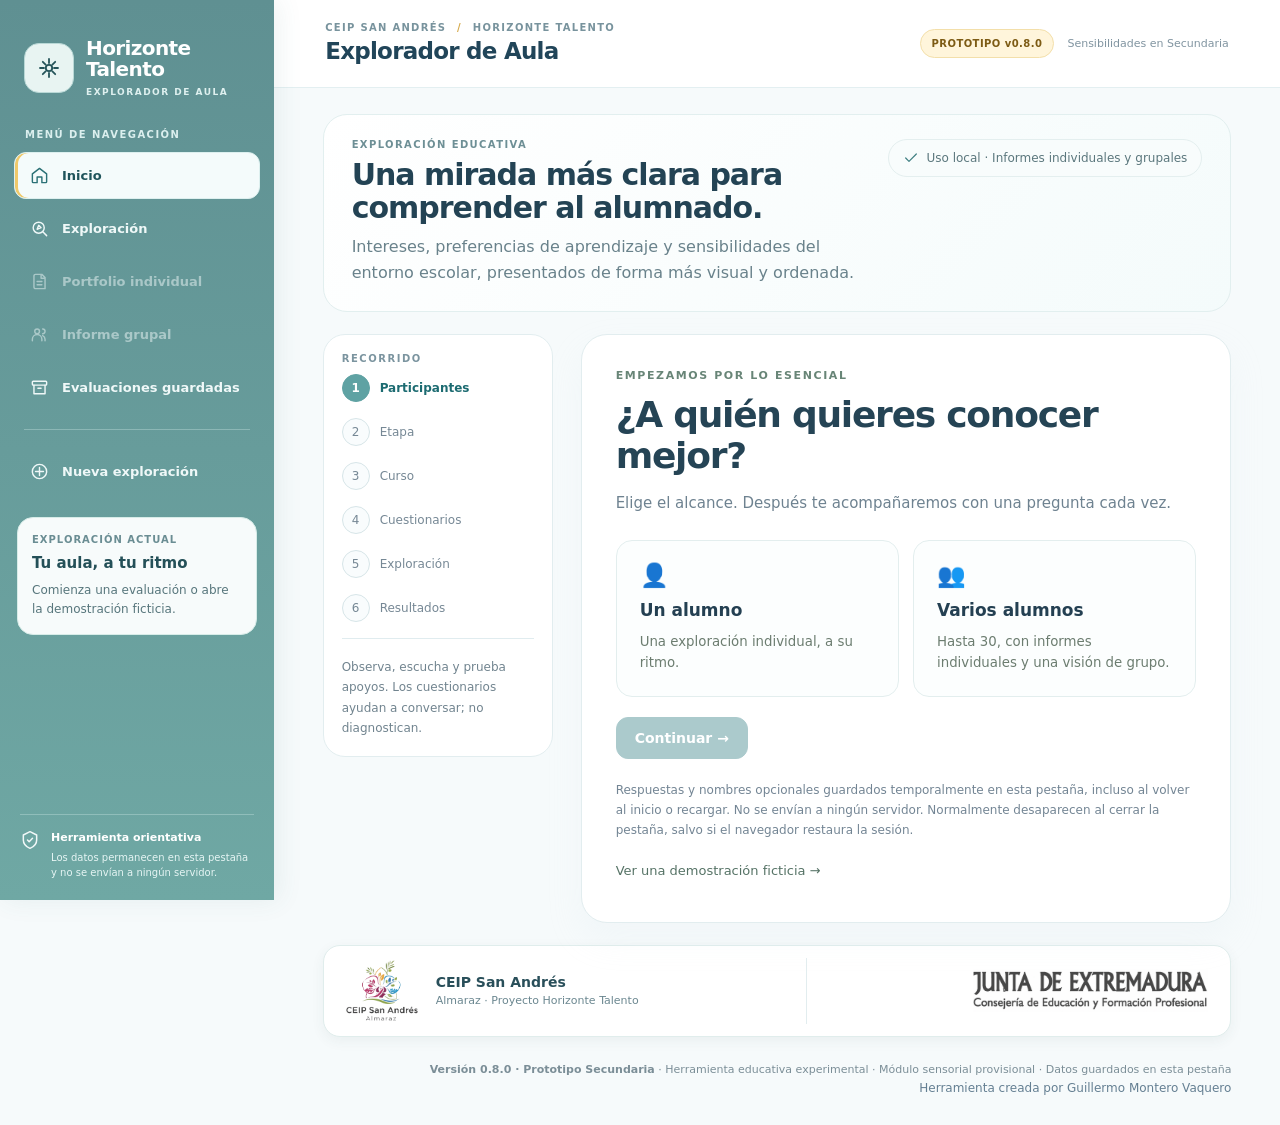
==== commit a51d75d0: "Add files via upload" ====
--- a/index.html
+++ b/index.html
@@ -1,4 +1,4 @@
-<!doctype html><html lang="es"><head><meta charset="utf-8"><meta name="viewport" content="width=device-width,initial-scale=1"><title>Horizonte Talento · Explorador de Aula | v0.7.0</title><meta name="description" content="Explorador educativo de intereses, preferencias y sensibilidades para Infantil, Primaria y Secundaria. Informes orientativos individuales y de grupo."><meta name="author" content="Guillermo Montero Vaquero"><style>
+<!doctype html><html lang="es"><head><meta charset="utf-8"><meta name="viewport" content="width=device-width,initial-scale=1"><title>Horizonte Talento · Explorador de Aula | v0.8.0</title><meta name="description" content="Explorador educativo de intereses, preferencias y sensibilidades para Infantil, Primaria y Secundaria. Informes orientativos individuales y de grupo."><meta name="author" content="Guillermo Montero Vaquero"><style>
 :root{font-family:Inter,ui-sans-serif,system-ui,-apple-system,Segoe UI,sans-serif;color:#213d42;background:#f3f5f0;font-synthesis:none}*{box-sizing:border-box}body{margin:0}button,input,select{font:inherit}button{cursor:pointer}button:disabled{cursor:not-allowed;opacity:.4}button:focus-visible,a:focus-visible,input:focus-visible,select:focus-visible,summary:focus-visible{outline:3px solid #d59a34;outline-offset:4px}button{border:0}header{height:86px;padding:0 6%;display:flex;align-items:center;justify-content:space-between;background:white;border-bottom:1px solid #e0e6dc}.brand{display:flex;gap:12px;align-items:center;font-weight:750;letter-spacing:-.4px}.symbol{background:#19584f;color:white;border-radius:12px;padding:9px 13px;font-size:24px}.brand small{display:block;font-size:11px;letter-spacing:1.7px;text-transform:uppercase;color:#687d76;margin-top:3px}.badge{font-size:11px;color:#5f6e62;border:1px solid #d4ded1;border-radius:99px;padding:7px 12px}.layout{max-width:1180px;margin:40px auto;padding:0 28px;display:grid;grid-template-columns:225px minmax(0,1fr);gap:40px}aside{padding-top:10px}.eyebrow{color:#688577;letter-spacing:1.6px;font-size:11px;font-weight:800;text-transform:uppercase}.steps{list-style:none;padding:0;margin:28px 0}.steps li{display:flex;gap:12px;align-items:center;margin:0 0 23px;color:#7c8b81;font-size:13px}.steps span{border:1px solid #cbd8cb;border-radius:50%;width:29px;height:29px;display:grid;place-items:center;font-size:12px}.steps .active{color:#1b574c;font-weight:750}.steps .active span{background:#1b574c;color:white;border-color:#1b574c}.steps .complete span{background:#e2ebdf}.side-note{font-size:12px;color:#6a7e72;line-height:1.7;border-top:1px solid #d9e1d4;padding-top:20px}.panel{background:white;border:1px solid #e0e6dc;border-radius:22px;padding:40px;min-height:490px;box-shadow:0 12px 35px #203e3210}h1{font-size:clamp(26px,3.5vw,36px);line-height:1.16;letter-spacing:-1.3px;margin:14px 0}h2{font-size:23px;letter-spacing:-.5px}h3{font-size:17px;margin-top:0}p{line-height:1.65}.lead{color:#6a7c72;font-size:15px;margin-bottom:28px}.grid{display:grid;grid-template-columns:1fr 1fr;gap:14px}.card{padding:23px;text-align:left;background:#fafbf8;border:1px solid #dfe6d9;border-radius:14px;color:inherit;position:relative}.card:hover{border-color:#88a697;background:#f2f7ed}.card.selected{border:2px solid #236557;background:#edf5e9;padding:22px}.card .icon{font-size:22px;display:block;margin-bottom:15px;color:#367261}.card strong{display:block;font-size:17px}.card small{display:block;line-height:1.6;color:#6c7d70;margin-top:8px}.check{position:absolute;right:16px;top:16px;color:#226554;font-weight:bold}.actions{display:flex;gap:12px;align-items:center;flex-wrap:wrap;margin-top:32px}.btn{border-radius:9px;padding:13px 20px;background:#19594f;color:white;font-size:14px;font-weight:650}.btn:hover{background:#11473e}.secondary{background:#eef2e9;color:#3b574a}.secondary:hover{background:#e2eadb}.textbtn{background:transparent;color:#567366;padding:10px 0;font-size:13px}.notice{border-left:3px solid #d4b271;background:#fcf8ef;color:#786342;padding:12px 16px;font-size:12px;line-height:1.6;margin:22px 0}.privacy{color:#68796b;font-size:12px;line-height:1.65;margin-top:22px}label.field{display:block;font-size:14px;margin:20px 0 8px}select,input[type=number],input[type=text]{width:100%;padding:14px;border:1px solid #cbd9c7;border-radius:9px;background:white;color:#23493c}input[type=number]{max-width:180px}.name-fields{display:grid;grid-template-columns:repeat(auto-fit,minmax(min(100%,190px),1fr));gap:10px 14px;margin-bottom:8px}.name-fields label{display:block;font-size:12px;color:#536d5a;margin-bottom:5px}.name-fields input{padding:10px 12px;font-size:13px}.session-list{display:grid;gap:14px;margin-top:20px}.session-entry{border:1px solid #dce6db;background:#fafbf8;border-radius:12px;padding:18px}.session-entry strong{display:block;color:#214d40}.session-entry p{font-size:13px;margin:5px 0}.session-entry .actions{margin-top:12px}.session-entry .btn{font-size:12px;padding:9px 12px}.name-heading{font-weight:700;margin:20px 0 5px;font-size:14px}.review{background:#f5f7f1;border-radius:12px;padding:16px 22px}.review div{padding:9px 0;border-bottom:1px solid #e2e8dd;display:flex;justify-content:space-between;gap:12px;font-size:13px}.review div:last-child{border:0}.progress{height:6px;background:#e8ede3;border-radius:9px;overflow:hidden;margin:20px 0 28px}.progress i{display:block;height:100%;background:#59927a}.qmeta{display:flex;justify-content:space-between;font-size:12px;color:#718477;gap:12px}.question-title{font-size:24px;line-height:1.5;letter-spacing:-.5px;margin:20px 0 24px}.options{display:grid;gap:9px}.option{display:flex;align-items:center;gap:13px;border:1px solid #e0e6dc;padding:13px 17px;border-radius:10px;cursor:pointer;font-size:14px;min-height:49px}.option:has(input:checked){background:#edf5e9;border-color:#246953}.option input{accent-color:#1a6553;width:17px;height:17px}.question-title:focus{outline:none}.student{background:#eaf0e3;color:#42604a;font-size:12px;display:inline-block;padding:6px 10px;border-radius:6px;margin-bottom:16px}.modules{display:flex;flex-wrap:wrap;gap:8px;margin:24px 0}.tab{border-radius:30px;background:#f0f3eb;padding:10px 16px;color:#507060}.tab.active{background:#19594f;color:white}.bar{height:8px;background:#edf0e9;border-radius:5px;overflow:hidden;margin:7px 0 17px}.bar i{display:block;background:#659783;height:100%}.metric{font-size:13px;display:flex;justify-content:space-between;gap:16px}.reportcard{border:1px solid #e0e7da;border-radius:12px;padding:20px;margin:15px 0}.reportcard p{font-size:14px;color:#52695c}.result-title{background:#eaf2e4;border-radius:12px;padding:22px;margin:18px 0}.result-title h2{margin:5px 0}.result-title small{color:#5c7561}.tag{font-size:11px;color:#6b7f6c}.reportdetails summary{cursor:pointer;color:#245c49;font-weight:650;font-size:13px;padding:10px 0}.reportdetails p{font-size:13px}.blank{padding:22px;background:#f5f7ef;border-radius:12px;color:#637762}.group-row{display:flex;justify-content:space-between;align-items:center;padding:15px 0;border-bottom:1px solid #e2e7dd;gap:10px}.group-row button{font-size:12px}footer{max-width:1180px;margin:0 auto;padding:0 28px 28px;color:#7a877b;font-size:11px;text-align:right}a{color:#226b59}.report-section[hidden]{display:none}.sr{position:absolute;width:1px;height:1px;overflow:hidden;clip:rect(0,0,0,0)}.demo-label{background:#fff1d8;padding:12px;border-radius:9px;font-size:12px;color:#805c1e;margin-bottom:18px}@media(max-width:760px){header{height:74px;padding:0 18px}.badge{display:none}.layout{display:block;margin:18px auto;padding:0 15px}aside{padding:0}.steps{display:flex;justify-content:space-between;margin:0 0 19px;gap:5px}.steps li{margin:0;font-size:0;gap:0}.steps span{font-size:11px}.side-note,aside>.eyebrow{display:none}.panel{padding:25px 20px;min-height:440px}.grid{grid-template-columns:1fr}.question-title{font-size:21px}.actions .btn{flex:1}.brand{font-size:14px}.brand small{font-size:9px}.group-row{flex-wrap:wrap}footer{text-align:center;padding-top:8px}.review div{flex-direction:column;gap:4px}}
 @media print{body{background:white}header,aside,footer,.actions,.modules,.no-print{display:none!important}.layout{display:block;max-width:none;padding:0;margin:0}.panel{border:0;box-shadow:none;padding:0}.report-section[hidden]{display:block!important}.report-section{display:block!important;break-before:auto}.reportcard{break-inside:avoid}.reportdetails>*{display:block!important}.notice,.privacy{font-size:10px}.bar{print-color-adjust:exact;-webkit-print-color-adjust:exact}.btn{display:none}}
 
@@ -42,7 +42,7 @@
 @media print{.audience-card,.guidance-block{break-inside:avoid}}
 #pdf-export-status a{color:#19594f;font-weight:700;text-decoration:underline}#pdf-export-status p{margin:0 0 6px} @media print{#pdf-export-status{display:none!important}}
 
-/* Identificación de la versión v0.7.0 */
+/* Identificación de la versión v0.8.0 */
 .app-version{font-size:10px;color:#246953;font-weight:800;letter-spacing:0;text-transform:none;white-space:nowrap;margin-left:4px}
 @media(max-width:420px){.brand small{letter-spacing:.3px}.app-version{display:inline;font-size:9px}}
 @media print{footer{display:none}}
@@ -62,7 +62,7 @@
 .pedagogic-brief p{margin:0;font-size:12px;line-height:1.6;color:#52695c}
 @media print{.guided-activity,.guide-followup,.guide-mini,.pedagogic-brief>div{box-shadow:none;break-inside:avoid}}
 
-/* INTERFAZ DE PORTFOLIO · v0.7.0 · Portfolio del estudiante + lateral suave */
+/* INTERFAZ DE PORTFOLIO · v0.8.0 · Portfolio del estudiante + lateral suave */
 :root{font-family:Inter,ui-sans-serif,system-ui,-apple-system,"Segoe UI",sans-serif;color:#244052;background:#f6fafb}
 body{background:#f6fafb;color:#244052;overflow-x:hidden}
 .ht-shell{min-height:100vh}
@@ -147,6 +147,22 @@
 @media(max-width:950px){.ht-institutional-school img{width:62px;height:57px}.ht-institutional-gov img{width:200px;height:56px}}
 @media(max-width:600px){.ht-institutional{padding:16px 14px;flex-direction:column;gap:12px}.ht-institutional-divider{width:100%;height:1px}.ht-institutional-school{justify-content:center}.ht-institutional-school img{width:60px;height:56px}.ht-institutional-gov img{width:210px;height:54px}.panel .card[data-action^="course:"]{min-height:85px}.ht-saved-explanation{padding:14px}}
 @media print{.ht-institutional{display:none!important}}
+
+/* Secundaria v0.8.0 · separación explícita entre fuentes y tipos de respuesta */
+.sec-mode-chooser{margin:20px 0;border:1px solid #cbe5e5;background:linear-gradient(135deg,#f4fbfb,#fff);border-radius:16px;padding:20px}
+.sec-mode-chooser h3{margin:0 0 8px;color:#26636b}.sec-mode-chooser p{font-size:13px;color:#58747b;line-height:1.6}
+.sec-mode-chooser label{display:block;font-size:12px;font-weight:780;color:#315d68;margin:14px 0 7px}
+.sec-mode-chooser select{width:100%;max-width:720px}
+.sec-checkboxes{display:grid;gap:10px;margin-top:8px}.sec-choice{cursor:pointer;min-height:50px}.sec-choice input{accent-color:#2e7b81;width:18px;height:18px;flex:none;margin-top:3px}
+.sec-perspective{margin:24px 0 32px;padding:18px;border:1px solid #d5e9e8;border-radius:18px;background:#fcfefe}
+.sec-perspective>h3{font-size:20px;border-bottom:1px solid #d5e9e8;padding-bottom:10px}
+.sec-advice{padding:12px 14px;border-left:3px solid #70aeb0;background:#f4fbfa;margin:10px 0;border-radius:0 10px 10px 0}
+.sec-advice p{font-size:13px;margin:7px 0;line-height:1.65}
+.sec-advice b{color:#245963}.sec-response-area{margin:16px 0;padding-top:8px;border-top:1px solid #e1eaea}
+.sec-response-area p{font-size:13px}.sec-group-line{padding:9px 13px;background:#f8fcfb;border-radius:9px;font-size:13px}
+.sec-group-mini{border-top:1px solid #deebea;margin-top:10px;padding-top:7px}.sec-group-mini p{font-size:13px;margin:8px 0}
+@media(max-width:600px){.sec-perspective{padding:12px}.sec-mode-chooser{padding:15px}}
+@media print{.sec-perspective{border:0;padding:0}.sec-mode-chooser{display:none}}
 </style></head><body>
 <div class="ht-shell">
   <div class="ht-mobile-backdrop" id="ht-mobile-backdrop" hidden></div>
@@ -176,7 +192,7 @@
         <div><div class="ht-top-eyebrow">CEIP SAN ANDRÉS <span aria-hidden="true">/</span> HORIZONTE TALENTO</div>
         <div class="ht-top-title">Explorador de Aula</div></div>
       </div>
-      <div class="ht-topbar-right"><span class="ht-test-badge">VERSIÓN 0.7.0</span><span class="ht-version">Portfolio educativo</span></div>
+      <div class="ht-topbar-right"><span class="ht-test-badge">PROTOTIPO v0.8.0</span><span class="ht-version">Sensibilidades en Secundaria</span></div>
     </header>
     <div class="ht-workspace">
       <section class="ht-intro" aria-label="Información de la herramienta">
@@ -193,16 +209,130 @@
   <div class="ht-institutional-divider" aria-hidden="true"></div>
   <div class="ht-institutional-gov"><img src="[data-uri]" alt="Junta de Extremadura · Consejería de Educación y Formación Profesional" width="300" height="96" loading="lazy"></div>
 </section>
-      <footer><strong>Versión 0.7.0 · Explorador de Aula</strong> · Herramienta educativa experimental · Módulo sensorial provisional · Datos guardados en esta pestaña<small class="author">Herramienta creada por Guillermo Montero Vaquero</small></footer>
+      <footer><strong>Versión 0.8.0 · Prototipo Secundaria</strong> · Herramienta educativa experimental · Módulo sensorial provisional · Datos guardados en esta pestaña<small class="author">Herramienta creada por Guillermo Montero Vaquero</small></footer>
     </div>
   </div>
 </div>
 <script>
 const DATA={"groups": [{"title": "Participación y reflexión", "desc": "Observa cómo interviene y desarrolla ideas en clase.", "axis": "IE", "items": [["I", "Antes de responder en gran grupo, suele tomarse un momento para ordenar sus ideas."], ["E", "Al conversar con otros compañeros, desarrolla o aclara sus ideas en voz alta."], ["I", "Cuando se ofrece la opción, suele iniciar una tarea nueva de forma individual."], ["E", "Participa espontáneamente en debates y puestas en común."], ["I", "En actividades de equipo, suele escuchar y observar antes de intervenir."], ["E", "Se ofrece voluntariamente para explicar o presentar conclusiones al grupo."]]}, {"title": "Información e imaginación", "desc": "Observa qué aspectos destaca cuando aprende o investiga.", "axis": "SN", "items": [["S", "Para entender un concepto, busca o solicita ejemplos concretos."], ["N", "Relaciona ideas de diferentes temas o asignaturas de manera espontánea."], ["S", "Se fija en detalles relevantes de textos, objetos, imágenes o procedimientos."], ["N", "Propone hipótesis, posibilidades o usos nuevos que no se habían planteado."], ["S", "Se implica al manipular materiales, observar fenómenos o realizar experimentos."], ["N", "Al resolver un reto, explora ideas generales o alternativas imaginativas."]]}, {"title": "Criterios y relaciones", "desc": "Observa cómo argumenta y toma decisiones compartidas.", "axis": "TF", "items": [["T", "Justifica sus propuestas con razones comprobables o evidencias."], ["F", "Al decidir en grupo, tiene en cuenta cómo puede afectar la decisión a los demás."], ["T", "Detecta contradicciones o errores de lógica en las explicaciones."], ["F", "Cuando hay puntos de vista distintos, intenta buscar acuerdos respetuosos."], ["T", "Compara soluciones utilizando criterios explícitos, como eficacia o precisión."], ["F", "En sus propuestas, considera el clima de colaboración y la participación del grupo."]]}, {"title": "Organización y flexibilidad", "desc": "Observa cómo planifica y responde ante cambios en una tarea.", "axis": "JP", "items": [["J", "Antes de una actividad larga, organiza materiales o pasos de trabajo."], ["P", "Antes de elegir una solución, explora varias alternativas posibles."], ["J", "Trabaja con soltura cuando dispone de objetivos y plazos claros."], ["P", "Cambia de estrategia con facilidad cuando encuentra una opción interesante."], ["J", "Recurre a listas, esquemas o revisiones para seguir una planificación."], ["P", "Se muestra dispuesto a probar ideas nuevas en tareas poco estructuradas."]]}], "interestTopics": [{"key": "ciencia", "icon": "🌱", "name": "Ciencia y naturaleza", "child": "Me gusta descubrir cosas sobre animales, plantas, el tiempo y cómo funciona la naturaleza.", "adult": "Muestra curiosidad por animales, plantas, el tiempo y fenómenos naturales.", "challenge": "¿Cómo cambia nuestro entorno durante una semana?", "task": "Observar el patio o la estación meteorológica, recoger datos sencillos y explicar qué cambia y qué preguntas surgen."}, {"key": "matematicas", "icon": "🧩", "name": "Matemáticas y lógica", "child": "Disfruto resolviendo acertijos, problemas, patrones y juegos de estrategia.", "adult": "Se implica en acertijos, problemas, patrones o juegos de estrategia.", "challenge": "Inventamos un juego matemático", "task": "Crear un juego de lógica o cálculo con reglas, comprobarlo con compañeros y mejorar lo que no funcione."}, {"key": "lectura", "icon": "📚", "name": "Lectura e historias", "child": "Me interesa leer, imaginar historias o descubrir cómo cuentan las cosas otras personas.", "adult": "Muestra interés por cuentos, libros, relatos o la manera de contar historias.", "challenge": "Historias que tienen varias versiones", "task": "Leer o escuchar una historia, imaginar otro punto de vista y preparar una versión diferente para compartir."}, {"key": "arte", "icon": "🎨", "name": "Arte y creatividad", "child": "Disfruto dibujando, diseñando, haciendo música o creando cosas originales.", "adult": "Se interesa por dibujo, diseño, música o producciones artísticas propias.", "challenge": "Un museo de ideas", "task": "Diseñar una obra o una pequeña exposición para expresar un concepto aprendido en clase y explicar las decisiones tomadas."}, {"key": "tecnologia", "icon": "🤖", "name": "Tecnología y robótica", "child": "Me gusta descubrir cómo funcionan las máquinas, la programación o los inventos.", "adult": "Muestra interés por máquinas, programación, robótica o inventos.", "challenge": "Robot con una misión", "task": "Idear un recorrido o reto para un robot, planificar instrucciones, probarlas y corregir los errores encontrados."}, {"key": "historia", "icon": "🏛️", "name": "Historia y sociedad", "child": "Me gusta saber cómo vivían antes las personas y por qué han cambiado los lugares.", "adult": "Pregunta por épocas, costumbres, lugares, mapas o cambios de la sociedad.", "challenge": "El pasado de nuestro pueblo", "task": "Comparar una imagen antigua y una actual de la localidad y crear preguntas para investigar qué ha cambiado."}, {"key": "convivencia", "icon": "🤝", "name": "Personas y convivencia", "child": "Me interesa ayudar a otras personas y encontrar ideas para mejorar nuestra clase o colegio.", "adult": "Se interesa por ayudar, resolver problemas de convivencia o mejorar la vida del centro.", "challenge": "Una mejora para nuestro colegio", "task": "Elegir un problema cotidiano del aula o patio, preguntar a varias personas y proponer una solución viable."}, {"key": "deporte", "icon": "⚽", "name": "Deporte y movimiento", "child": "Disfruto con el deporte, los juegos de movimiento o descubrir cómo se mueve el cuerpo.", "adult": "Se implica especialmente en actividades deportivas, juegos motores o preguntas sobre movimiento.", "challenge": "Diseñamos un reto de movimiento", "task": "Crear un circuito motriz seguro, registrar resultados sencillos y revisar cómo hacerlo más inclusivo."}], "interestActions": [{"key": "investigar", "name": "Investigar y descubrir", "child": "Cuando un tema me interesa, disfruto buscando pistas, haciendo preguntas e investigando.", "adult": "Cuando algo le interesa, busca pistas, hace preguntas y quiere investigar.", "extra": "Formula una pregunta que pueda comprobarse, registra evidencias y explica qué ha descubierto."}, {"key": "experimentar", "name": "Construir y experimentar", "child": "Me gusta probar materiales, construir cosas y ver qué ocurre al cambiar algo.", "adult": "Se interesa por construir, manipular materiales y probar soluciones.", "extra": "Prepara un pequeño modelo, experimento o prototipo y revisa qué funciona tras probarlo."}, {"key": "crear", "name": "Imaginar y crear", "child": "Me gusta inventar historias, dibujos, soluciones o formas diferentes de presentar ideas.", "adult": "Propone historias, dibujos, inventos o maneras originales de presentar ideas.", "extra": "Elabora un producto creativo (dibujo, relato, maqueta o diseño) que explique su propuesta."}, {"key": "compartir", "name": "Explicar y colaborar", "child": "Disfruto compartiendo ideas, explicando descubrimientos o preparando actividades con otros.", "adult": "Disfruta compartiendo ideas, explicando hallazgos o preparando actividades cooperativas.", "extra": "Contrasta su propuesta con otra persona y presenta las conclusiones de manera comprensible."}], "challengeBank": {"ciencia": {"1": [["Detectives del patio", "Buscar seres vivos y elementos naturales en el patio, clasificarlos con criterios sencillos y representar los hallazgos.", "Inventar otra clasificación y explicar qué cambia al usar un criterio distinto.", "investigar", "Mural o mapa ilustrado"], ["¿Qué tiempo ha hecho?", "Observar el cielo y registrar durante cinco días si hace sol, hay nubes, viento o lluvia; comparar los registros.", "Proponer una predicción sencilla y contrastarla con el registro del día siguiente.", "compartir", "Calendario meteorológico"]], "2": [["Microclimas del colegio", "Medir o comparar temperatura y sombra en dos zonas del patio; representar resultados y buscar explicaciones.", "Controlar la hora y repetir medidas para comprobar si la diferencia se mantiene.", "investigar", "Plano con datos y conclusiones"], ["Semillas bajo investigación", "Cultivar semillas similares con una única condición diferente y registrar el crecimiento en una tabla.", "Revisar si el experimento es justo y diseñar una repetición con mejoras.", "experimentar", "Diario de investigación"]], "3": [["¿Dónde crecen mejor las plantas?", "Comparar varias zonas de un jardín o huerto escolar según luz, humedad y otros factores observables y justificar una elección.", "Diseñar un protocolo de observación, contrastar evidencias y explicar límites de los datos.", "investigar", "Informe de propuesta de ubicación"], ["El viaje del agua", "Diseñar una experiencia segura para observar evaporación o condensación, recoger evidencias y construir una explicación.", "Comparar dos condiciones modificando solo una variable y valorar explicaciones alternativas.", "experimentar", "Modelo del ciclo del agua"]]}, "matematicas": {"1": [["Cazadores de patrones", "Buscar patrones en baldosas, dibujos u objetos y continuar las series con una regla explicada.", "Crear una serie con dos reglas distintas y pedir a otros que identifiquen ambas.", "investigar", "Colección de patrones"], ["Mercadillo de números", "Preparar un mercadillo ficticio con precios sencillos y resolver compras, cambios y combinaciones.", "Proponer distintas compras con el mismo presupuesto y justificar cuál conviene según una condición.", "experimentar", "Puestos y tarjetas de compra"]], "2": [["Un juego que se puede mejorar", "Inventar un juego de cartas o dados que exija cálculo y estrategia; probarlo con compañeros.", "Detectar estrategias ganadoras y modificar una regla para equilibrarlo.", "crear", "Juego con instrucciones"], ["Rutas con distintas soluciones", "Dibujar recorridos en una cuadrícula, comparar longitudes y condiciones, y justificar varias rutas.", "Introducir restricciones y analizar si la solución más corta sigue siendo la mejor.", "investigar", "Mapa de rutas argumentadas"]], "3": [["Presupuesto para una excursión", "Resolver un presupuesto ficticio con transporte, actividades y materiales; comparar opciones y justificar decisiones.", "Introducir un imprevisto, revisar los cálculos y defender una solución con criterios económicos y de accesibilidad.", "investigar", "Presupuesto comparado"], ["¿Qué nos cuentan los datos?", "Recoger datos anónimos sobre un aspecto escolar no sensible y representarlos de varias formas.", "Comparar media, mediana y distribución cuando proceda; analizar cómo distintas gráficas pueden confundir.", "compartir", "Informe estadístico visual"]]}, "lectura": {"1": [["Un cuento en tres escenas", "Escuchar o leer un cuento, elegir tres escenas clave y representarlas con dibujos y frases breves.", "Cambiar el orden de una escena y debatir cómo afecta al sentido de la historia.", "crear", "Miniálbum ilustrado"], ["¿Y si el final cambiara?", "Elegir un relato conocido e inventar un final diferente que encaje con los personajes.", "Comparar los dos finales y explicar qué pistas del texto apoyan cada versión.", "crear", "Cuento con dos finales"]], "2": [["Diario secreto de un personaje", "Leer una historia y escribir entradas breves desde la perspectiva de uno de sus personajes.", "Incluir pruebas textuales para justificar qué podría pensar o sentir el personaje.", "crear", "Diario literario"], ["Bibliotecarios por un día", "Crear recomendaciones de lectura para distintas curiosidades o edades, sin dar notas a los libros.", "Contrastar recomendaciones de varias personas y establecer criterios explicados para elegir.", "compartir", "Expositor de recomendaciones"]], "3": [["Dos miradas sobre una noticia", "Comparar dos textos informativos sobre un mismo asunto adecuado a la edad; separar hechos y opiniones.", "Examinar fuentes, omisiones y titulares; redactar una versión equilibrada citando las fuentes.", "investigar", "Informe de lectura crítica"], ["Podcast de lectores", "Preparar una conversación corta sobre una obra con argumentos, preguntas y distintas interpretaciones.", "Contrastar interpretaciones con fragmentos del texto y formular una pregunta sin respuesta única.", "compartir", "Guion o podcast literario"]]}, "arte": {"1": [["Los colores de nuestro entorno", "Observar colores y formas del patio y crear una composición artística con materiales habituales.", "Representar un mismo lugar de dos formas y explicar las decisiones creativas.", "crear", "Collage o dibujo comparado"], ["Museo de objetos cotidianos", "Elegir objetos seguros del aula y presentarlos como piezas de un museo con etiquetas descriptivas.", "Cambiar el criterio de agrupación y crear una nueva exposición con otro mensaje.", "compartir", "Museo de clase"]], "2": [["Geometría que se transforma en arte", "Crear mosaicos o composiciones usando simetrías, figuras y patrones geométricos.", "Investigar qué transformaciones conservan el diseño y probar reglas de composición propias.", "crear", "Mosaico comentado"], ["Una emoción, muchas imágenes", "Representar una emoción mediante diferentes técnicas y conversar sobre las interpretaciones posibles.", "Comparar cómo el color, las formas y el contexto cambian la lectura de una misma obra.", "crear", "Galería de versiones"]], "3": [["Cartel con una finalidad real", "Diseñar un cartel para comunicar una iniciativa del aula, cuidando claridad, fuentes y accesibilidad.", "Probar dos versiones con una pequeña audiencia y justificar los cambios a partir de la retroalimentación.", "crear", "Cartel argumentado"], ["Convertir datos en arte", "Elegir datos escolares públicos o no personales y representarlos creativamente sin distorsionar su significado.", "Comparar precisión y expresividad; identificar decisiones visuales que puedan inducir a error.", "experimentar", "Infografía artística"]]}, "tecnologia": {"1": [["Un robot visita la cuadrícula", "Preparar una ruta con flechas en el suelo o con un robot educativo y corregir instrucciones si se equivoca.", "Diseñar una ruta alternativa más corta y justificar cuántos pasos ahorra.", "experimentar", "Mapa de programación"], ["Inventos para la clase", "Detectar una pequeña dificultad cotidiana y construir con cartón un modelo sencillo que intente resolverla.", "Comparar dos diseños usando criterios acordados y mejorarlos después de probarlos.", "crear", "Prototipo de cartón"]], "2": [["Semáforo para organizar una tarea", "Construir una secuencia de señales o programar luces sencillas para gestionar turnos o pasos de una actividad.", "Incorporar un caso inesperado y revisar la lógica del programa o las reglas.", "experimentar", "Sistema de señales"], ["El puente de papel", "Diseñar puentes de papel y cartón usando cantidades limitadas y comparar su estabilidad de forma segura.", "Controlar materiales, registrar pruebas y proponer mejoras argumentadas.", "experimentar", "Prototipo y tabla de pruebas"]], "3": [["Robot para ayudar en el colegio", "Identificar una necesidad del centro y programar o diseñar un robot o simulación que proponga una solución realista.", "Establecer criterios de seguridad, accesibilidad, coste y fiabilidad y analizar limitaciones de la propuesta.", "crear", "Prototipo o simulador"], ["Sensor y decisiones", "Diseñar un sistema con micro:bit, sensores disponibles o datos simulados para activar una respuesta a un cambio.", "Comparar umbrales y falsos avisos, justificar decisiones y documentar fallos del algoritmo.", "experimentar", "Esquema, código o maqueta"]]}, "historia": {"1": [["Ayer y hoy en imágenes", "Comparar imágenes de objetos o lugares de antes y de ahora; explicar semejanzas y diferencias.", "Proponer preguntas sobre algo que las imágenes no permiten saber y cómo averiguarlo.", "investigar", "Mural antes y después"], ["Nuestro mapa de recuerdos", "Dibujar un mapa sencillo de lugares significativos del entorno sin incluir domicilios personales.", "Comparar dos mapas desde diferentes puntos de vista y explicar qué se representa y qué falta.", "crear", "Mapa colectivo"]], "2": [["Objetos que cuentan historias", "Investigar el uso de un objeto cotidiano antiguo mediante fuentes adecuadas a la edad y compararlo con su equivalente actual.", "Contrastar versiones de dos fuentes e identificar preguntas que siguen abiertas.", "investigar", "Ficha de museo"], ["Un recorrido por nuestra localidad", "Diseñar una ruta cultural ficticia o real basada en lugares públicos documentados y explicar por qué se eligen.", "Comparar diferentes recorridos según accesibilidad, distancia e interés cultural.", "compartir", "Plano o folleto"]], "3": [["¿Cómo ha cambiado nuestro pueblo?", "Comparar fotografías, mapas y documentos públicos de diferentes épocas sobre la localidad.", "Valorar la fiabilidad de las fuentes y relacionar cambios con posibles causas y consecuencias.", "investigar", "Línea del tiempo argumentada"], ["Entrevistas para conocer el pasado", "Preparar preguntas generales sobre recuerdos escolares o costumbres y trabajar con testimonios voluntarios gestionados por el centro.", "Comparar testimonios con fuentes documentales y analizar por qué los recuerdos pueden diferir.", "compartir", "Exposición sin datos personales"]]}, "convivencia": {"1": [["Un recreo para todos", "Observar espacios compartidos y proponer un pequeño cambio que facilite la participación de más compañeros.", "Considerar dos necesidades diferentes y ajustar la idea para que nadie quede fuera.", "compartir", "Propuesta ilustrada"], ["La caja de soluciones", "Inventar situaciones ficticias de conflicto cotidiano y ensayar distintas respuestas respetuosas.", "Comparar consecuencias de varias soluciones y construir criterios para elegir.", "crear", "Tarjetas de convivencia"]], "2": [["Un patio más accesible", "Revisar con permiso espacios y juegos del patio para detectar posibles barreras de participación.", "Priorizar propuestas según utilidad, coste y facilidad de aplicación; defender criterios.", "investigar", "Plano con mejoras"], ["Guía de bienvenida", "Diseñar una guía para ayudar a compañeros nuevos a comprender rutinas y espacios del colegio.", "Probar la guía con lectores voluntarios y mejorarla a partir de sus dudas.", "crear", "Guía visual"]], "3": [["Consejo de aula con propuestas reales", "Identificar un problema común del aula, escuchar perspectivas y acordar una medida verificable.", "Diseñar indicadores simples de seguimiento y revisar si la medida mejora realmente la convivencia.", "compartir", "Acta y plan de mejora anónimos"], ["Campaña de uso responsable del agua", "Investigar prácticas del centro y proponer una campaña respetuosa para reducir el consumo innecesario.", "Estimar posibles efectos sin inventar datos y evaluar el impacto de mensajes distintos.", "crear", "Campaña informativa"]]}, "deporte": {"1": [["Circuito que todos pueden recorrer", "Crear un circuito motriz seguro y ajustable con varios niveles de participación y probarlo en equipo.", "Cambiar una regla para mejorar la inclusión y justificar a quién ayuda.", "experimentar", "Plano del circuito"], ["Contar pasos y descubrir recorridos", "Comparar recorridos sencillos contando pasos sin competir por velocidad ni rendimiento físico.", "Explorar por qué personas distintas pueden contar diferente número de pasos en el mismo trayecto.", "investigar", "Registro de recorridos"]], "2": [["Inventamos un juego cooperativo", "Diseñar un juego en el que el equipo deba alcanzar una meta común; probar y revisar reglas.", "Analizar cómo una regla cambia la participación y proponer una alternativa más justa.", "crear", "Reglamento del juego"], ["Matemáticas en movimiento", "Medir tiempos o distancias de recorridos voluntarios y construir tablas y representaciones sencillas.", "Comparar medidas repetidas, investigar errores y mejorar el procedimiento de registro.", "investigar", "Gráfica de la actividad"]], "3": [["Rediseñar un juego para incluir a todos", "Analizar las reglas de un juego escolar y proponer variantes accesibles para diferentes participantes.", "Justificar modificaciones usando criterios de seguridad, equidad y cooperación, y recoger opiniones anónimas.", "crear", "Juego alternativo"], ["Un torneo de estrategia colaborativa", "Organizar desafíos motores cooperativos por estaciones, definir reglas y evaluar si las tareas están equilibradas.", "Revisar cómo medir el éxito sin centrarse únicamente en ganar o en la habilidad física individual.", "compartir", "Plan de estaciones"]]}}, "axes": [{"poles": ["I", "E"], "name": "Participación y reflexión", "labels": ["Reflexiva", "Expresiva"], "summaries": ["En las actividades observadas, suele preparar sus ideas antes de compartirlas. Esto no significa que no disfrute trabajando con otros.", "En las actividades observadas, suele desarrollar sus ideas hablando y participando. Esto no significa que deba trabajar siempre en grupo."], "examples": [[["Antes de participar en clase", "Dale un minuto para pensar, anotar dos ideas o hacer un pequeño esquema. Después, invítale a compartirlas sin convertir esa intervención en una obligación."], ["En Lengua", "Después de leer un cuento, permite preparar individualmente una pregunta o una interpretación antes de conversar en parejas."], ["En tareas de equipo", "Combina una primera fase individual con otra de diálogo, para que pueda aportar su razonamiento sin prisa."]], [["Para construir ideas", "Introduce pequeñas conversaciones por parejas antes de pedir una respuesta individual. Escuchar otras propuestas puede ayudarle a aclarar su propio argumento."], ["En Conocimiento del Medio", "Organiza un debate corto sobre cómo ahorrar agua: primero comentar alternativas y después escribir una conclusión propia."], ["Para ampliar oportunidades", "Alterna intervenciones orales con momentos tranquilos de lectura, reflexión y escritura."]]], "verify": "Observa si la participación y la calidad de sus ideas cambian cuando dispone de preparación individual o de un pequeño diálogo previo.", "mixed": ["Alterna preguntas con un minuto de reflexión y actividades de discusión por parejas.", "Comprueba en qué situaciones interviene con más comodidad y desarrolla mejor sus ideas."]}, {"poles": ["S", "N"], "name": "Información e imaginación", "labels": ["Concreta y experimental", "Exploradora y creativa"], "summaries": ["En las situaciones observadas destaca la búsqueda de ejemplos concretos, detalles y experiencias prácticas. No implica que no pueda disfrutar de ideas abstractas.", "En las situaciones observadas destacan las conexiones entre ideas, las hipótesis y la exploración de alternativas. No implica que deba evitar tareas prácticas."], "examples": [[["Para introducir contenidos", "Empieza algunos conceptos con objetos, imágenes, modelos, experimentos o situaciones cotidianas. Después formula preguntas que lleven de lo concreto a las ideas generales."], ["En Matemáticas", "Antes de formalizar una fracción, utiliza piezas o repartos reales y pregunta qué regla común se descubre."], ["Para profundizar", "Tras una actividad manipulativa, añade un reto: explicar por qué funciona, anticipar otro caso o diseñar una mejora."]], [["Para despertar la curiosidad", "Ofrece preguntas abiertas con varias respuestas defendibles. Pídele después que seleccione una posibilidad y explique cómo la comprobaría."], ["En Conocimiento del Medio", "Plantea cómo sería un patio escolar más sostenible: imaginar mejoras, dibujarlas y comprobar cuáles serían posibles."], ["Para convertir ideas en productos", "Combina la fase de creación con una lista de materiales, un prototipo y una revisión de detalles."]]], "verify": "Compara cómo responde cuando parte de objetos y ejemplos reales y cuando debe imaginar posibilidades y argumentar una hipótesis.", "mixed": ["Presenta una misma situación mediante un material tangible y una pregunta abierta.", "Observa qué tipo de actividad impulsa más preguntas, explicaciones propias y conexiones."]}, {"poles": ["T", "F"], "name": "Criterios y relaciones", "labels": ["Analítica y argumentativa", "Atenta a las relaciones"], "summaries": ["En las respuestas del tutor destacan la argumentación lógica y el uso de criterios explícitos. Ello no permite deducir falta de empatía.", "En las respuestas del tutor destaca la atención al impacto de las decisiones en otras personas. Ello no permite deducir menor razonamiento lógico."], "examples": [[["Al resolver un problema", "Pide comparar dos soluciones y señalar qué prueba o razonamiento las apoya. Invítale también a valorar consecuencias para las personas."], ["En Matemáticas", "Propón dos estrategias de cálculo y solicita que explique cuál es más eficiente y en qué circunstancias."], ["En proyectos cooperativos", "Da criterios de revisión claros, como precisión, claridad y ayuda al grupo, sin asignarle siempre el papel de corregir a otros."]], [["En decisiones de equipo", "Utiliza preguntas como «¿A quién afecta esta decisión?» y «¿Qué alternativa sería justa?», junto con la búsqueda de pruebas."], ["En Lengua", "Lee una historia con un conflicto y compara las razones de dos personajes antes de proponer un acuerdo."], ["En trabajo cooperativo", "Ofrece turnos de escucha y una pequeña rúbrica de calidad de las ideas, para equilibrar convivencia y argumentación."]]], "verify": "Fíjate en si explica sus razones y considera distintos puntos de vista tanto en problemas académicos como en acuerdos de grupo.", "mixed": ["Propón una actividad que exija justificar una solución y otra que requiera llegar a un acuerdo en grupo.", "Recoge ejemplos de los argumentos que utiliza: no es necesario clasificarlo en uno de los dos polos."]}, {"poles": ["J", "P"], "name": "Organización y flexibilidad", "labels": ["Planificadora", "Flexible y exploradora"], "summaries": ["En las conductas observadas suele servirse de planes, metas y pasos claros para avanzar. Eso no significa que tenga dificultades inevitables con la improvisación.", "En las conductas observadas suele probar alternativas y modificar su estrategia. Eso no significa que no sea capaz de organizarse."], "examples": [[["En proyectos largos", "Facilita una hoja sencilla con objetivo, tres pasos, fecha de entrega y un espacio para revisar el progreso."], ["En Lengua", "En una historia escrita, ofrece primero un esquema de inicio, desarrollo y final; después deja elegir libremente el tema y el formato."], ["Para ganar flexibilidad", "Incorpora pequeños cambios de condición y permite que proponga una segunda forma de resolver la tarea."]], [["Para aprovechar sus ideas", "Permite elegir entre dos o tres estrategias, materiales o formatos para resolver el mismo reto."], ["En un proyecto de ciencias", "Deja explorar varias soluciones al principio, pero concreta un momento para elegir una, construirla y presentarla."], ["Para ayudar a terminar", "Divide la tarea en tres hitos visibles: decidir, realizar y revisar. Comprueba con él los avances sin penalizar su iniciativa."]]], "verify": "Comprueba si finaliza las tareas con mayor autonomía cuando tiene una secuencia prevista o cuando puede escoger su camino con hitos de entrega.", "mixed": ["Ofrece un proyecto con tres hitos comunes y libertad para escoger el camino entre ellos.", "Observa qué apoyos de planificación y qué margen de elección necesita para terminar la tarea."]}], "sourceNames": {"ISTJ": "El organizador de confianza", "ISFJ": "El apoyo incondicional", "INFJ": "La visión con sentido", "INTJ": "La mente estratega", "ISTP": "La acción resolutiva", "ISFP": "La sensibilidad creativa", "INFP": "El idealismo con valores", "INTP": "El análisis creativo", "ESTP": "La energía en acción", "ESFP": "La alegría que conecta", "ENFP": "La inspiración entusiasta", "ENTP": "La innovación en marcha", "ESTJ": "La organización que lidera", "ESFJ": "La cooperación cercana", "ENFJ": "El liderazgo que inspira", "ENTJ": "La dirección estratégica"}, "sensory": [{"name": "Sonidos", "key": "auditivo", "questions": ["Se tapa los oídos o pide alejarse cuando hay sonidos habituales del aula.", "Busca repetir sonidos, golpear suavemente objetos o escuchar el mismo sonido.", "Necesita que se repita una indicación oral en un ambiente con ruido."], "advice": "Ofrece la posibilidad de trabajar en una zona con menos ruido y acompaña las consignas con apoyo visual. Pregunta qué le ayuda."}, {"name": "Luz e imágenes", "key": "visual", "questions": ["Aparta la mirada o expresa malestar ante luces intensas o reflejos.", "Se detiene a observar luces, movimientos o detalles visuales repetidamente.", "Le cuesta localizar un material entre muchos elementos a la vista."], "advice": "Prueba a reducir los elementos visuales de la mesa y los reflejos, manteniendo una iluminación cómoda."}, {"name": "Contacto y texturas", "key": "tactil", "questions": ["Evita determinadas texturas de materiales cotidianos de clase.", "Busca tocar o manipular repetidamente materiales mientras trabaja.", "El contacto inesperado con otras personas interrumpe su participación."], "advice": "Anticipa los contactos y ofrece alternativas de materiales. Permite elegir sin forzar la exposición a una textura."}, {"name": "Olores y sabores", "key": "olfativo", "questions": ["Expresa malestar ante olores habituales de un espacio.", "Busca oler objetos o materiales de forma repetida.", "La presencia de ciertos alimentos u olores dificulta su participación en una actividad."], "advice": "Evita aromas añadidos y permite alejarse del estímulo. No propongas pruebas de alimentos ni exposiciones forzadas."}, {"name": "Movimiento y equilibrio", "key": "vestibular", "questions": ["Muestra incomodidad en juegos que implican giros o cambios de posición.", "Busca levantarse o moverse repetidamente durante una tarea sentada.", "Solicita apoyo o evita actividades que requieren mantener el equilibrio."], "advice": "Ofrece pausas ordinarias de movimiento voluntario y una alternativa estable. Ajusta las tareas con el equipo docente."}, {"name": "Posición y fuerza corporal", "key": "propioceptivo", "questions": ["Utiliza más fuerza de la necesaria al escribir o manejar materiales.", "Busca apoyarse en muebles o cambiar su postura repetidamente.", "Necesita observar sus manos para ajustar algunos movimientos de una tarea."], "advice": "Revisa la comodidad del puesto y ofrece demostraciones pausadas. Observa si los materiales y el tamaño de la tarea facilitan la participación."}, {"name": "Señales del cuerpo", "key": "interoceptivo", "questions": ["Necesita recordatorios para identificar o comunicar sed o necesidad de ir al baño.", "Le cuesta expresar si tiene calor, frío o cansancio durante una actividad.", "Reconoce o comunica sus necesidades corporales cuando la molestia ya es intensa."], "advice": "Ofrece oportunidades habituales para beber, descansar e ir al baño, junto con apoyos para comunicar necesidades; nunca condiciones su acceso al resultado."}]};
 const $=s=>document.querySelector(s),esc=s=>String(s).replace(/[&<>"']/g,c=>({'&':'&amp;','<':'&lt;','>':'&gt;','"':'&quot;',"'":'&#39;'}[c]));
+/* v0.8.0 experimental: cuestionario sensorial de Secundaria. NO validado.
+   Las fuentes de respuesta no se suman ni se convierten en etiquetas clínicas. */
+const SEC_V08={
+ areas:[
+  {name:'Sonidos',key:'auditivo',questions:[
+   ['Algunos sonidos cotidianos del aula, como susurros, respiraciones o bolígrafos, me resultan molestos, aunque no sean fuertes.', 'El estudiante comunica molestias ante sonidos cotidianos del aula, incluso cuando no son fuertes.', 'Permitir elegir una ubicación con menor ruido y comprobar si mejora el acceso a la actividad.'],
+   ['Me cuesta ignorar sonidos suaves o repetitivos cuando intento concentrarme.','El estudiante comunica que ciertos sonidos suaves o repetitivos le dificultan concentrarse.','Reducir fuentes de ruido evitables y ofrecer momentos de trabajo tranquilo cuando sea viable.'],
+   ['Cuando hay varias voces o ruido de fondo, me cuesta seguir las explicaciones.','El estudiante solicita aclaraciones o comunica dificultades para seguir explicaciones con ruido de fondo.','Acompañar las explicaciones orales con pasos escritos y verificar la comprensión sin señalar al estudiante.']]},
+  {name:'Luz e imágenes',key:'visual',questions:[
+   ['Algunas luces intensas, reflejos o pantallas me producen molestias o cansancio visual.','El estudiante comunica molestias ante luces, reflejos o pantallas.','Revisar la ubicación, reducir reflejos y ofrecer ajustes de iluminación cuando sea posible.'],
+   ['Los movimientos, destellos o cambios de luz captan mi atención aunque esté intentando concentrarme.','Durante ciertas tareas el estudiante manifiesta que los cambios de luz o movimientos visuales distraen su atención.','Reducir estímulos visuales evitables en el puesto y permitir una zona visualmente más tranquila.'],
+   ['Cuando una página, pantalla o espacio tiene demasiados elementos visuales, me cuesta encontrar la información importante.','El estudiante solicita ayuda para localizar información en soportes visualmente recargados.','Presentar materiales con jerarquía visual, apartados claros y referencias explícitas a lo importante.']]},
+  {name:'Contacto y texturas',key:'tactil',questions:[
+   ['Algunas etiquetas, costuras o texturas de la ropa me resultan especialmente molestas.','El estudiante comunica molestias relacionadas con etiquetas, costuras o texturas de la ropa.','Permitir ajustes de ropa y materiales compatibles con las normas del centro sin imponer exposiciones.'],
+   ['Tocar determinados materiales o superficies me produce una sensación desagradable.','El estudiante expresa incomodidad al tocar determinados materiales o superficies.','Facilitar útiles o materiales equivalentes y ofrecer alternativas de manipulación.'],
+   ['Me incomoda que alguien me toque o roce inesperadamente, aunque sea de forma leve.','El estudiante comunica incomodidad por contactos físicos inesperados.','Anticipar contactos necesarios, respetar el espacio personal y ofrecer alternativas de organización.']]},
+  {name:'Olores y sabores',key:'olfativo',questions:[
+   ['Algunos olores cotidianos, como perfumes, comida o productos de limpieza, me resultan especialmente molestos.','El estudiante comunica molestias ante olores habituales del centro.','Evitar aromas añadidos y favorecer la ventilación cuando corresponda, sin forzar exposiciones.'],
+   ['Cuando percibo un olor, aunque sea suave, a veces me cuesta dejar de notarlo.','El estudiante comunica dificultades para ignorar ciertos olores una vez que los percibe.','Identificar espacios y momentos con olores persistentes y ofrecer opciones de ubicación.'],
+   ['Algunos sabores o texturas de alimentos me producen rechazo o malestar.','El estudiante comunica rechazo o malestar ante determinados sabores o texturas de alimentos.','Respetar las preferencias alimentarias, evitar actividades obligatorias de degustación y coordinar apoyos si procede.']]},
+  {name:'Movimiento y equilibrio',key:'vestibular',questions:[
+   ['Los giros o movimientos bruscos me producen incomodidad o mareo.','El estudiante comunica incomodidad o mareo con giros o movimientos bruscos.','Ofrecer alternativas a giros rápidos y consultar con profesionales si el mareo es frecuente o significativo.'],
+   ['Los cambios de velocidad o dirección, por ejemplo durante un viaje, me producen malestar.','El estudiante comunica malestar ante determinados desplazamientos o cambios de velocidad.','Anticipar traslados y ofrecer alternativas seguras cuando la actividad lo permita.'],
+   ['Algunas actividades que requieren mantener el equilibrio me resultan incómodas o inseguras.','El estudiante solicita apoyo o comunica inseguridad en actividades de equilibrio.','Ajustar la actividad física sin forzar movimientos y coordinar con Educación Física y orientación.']]},
+  {name:'Posición y control corporal',key:'propioceptivo',questions:[
+   ['A veces me cuesta ajustar la fuerza necesaria para escribir, sujetar o manipular objetos.','El estudiante muestra o comunica dificultades para ajustar la presión o la fuerza al utilizar materiales.','Revisar herramientas y apoyos de escritura; ofrecer distintos útiles y observar si facilitan la tarea.'],
+   ['En ocasiones calculo mal el espacio que ocupa mi cuerpo y rozo o golpeo objetos sin querer.','Se observan o el estudiante comunica choques involuntarios con objetos cercanos.','Despejar obstáculos, revisar la organización del espacio y evitar interpretar el hecho como falta de cuidado.'],
+   ['En algunas tareas manuales de precisión me cuesta controlar la posición o los movimientos de las manos.','El estudiante expresa o muestra dificultades en tareas manuales de precisión.','Ofrecer modelos paso a paso, más tiempo y herramientas que faciliten la precisión, sin etiquetar la dificultad.']]},
+  {name:'Señales internas del cuerpo',key:'interoceptivo',questions:[
+   ['A veces me doy cuenta de que tengo sed cuando la sensación ya es muy intensa.','El estudiante comunica que reconoce la sed cuando ya es intensa.','Garantizar el acceso habitual al agua y recordatorios opcionales que respeten su autonomía.'],
+   ['Me doy cuenta de que tengo demasiado frío o calor cuando ya siento bastante incomodidad.','El estudiante comunica que reconoce el calor o frío cuando ya le causa malestar.','Permitir ajustes razonables de ropa y temperatura y preguntar de forma discreta por su comodidad.'],
+   ['A veces reconozco que necesito descansar cuando el cansancio ya es intenso.','El estudiante comunica que identifica el cansancio cuando ya es intenso.','Facilitar pausas preventivas y modos sencillos de pedir descanso, sin condicionarlo a terminar tareas.']]}
+ ],
+ regulation:[
+  {student:'Cuando trabajo durante bastante tiempo, me ayuda mover las piernas, cambiar de postura o hacer pequeños movimientos.',teacher:'El estudiante cambia de postura o mueve discretamente las piernas durante tareas largas.',advice:'Permitir cambios posturales y pausas funcionales breves sin penalizar la participación.'},
+  {student:'Manipular un bolígrafo u otro objeto pequeño me ayuda a mantener la atención o estar más cómodo.',teacher:'El estudiante manipula repetidamente pequeños objetos durante el trabajo.',advice:'Acordar el uso de un objeto discreto y comprobar si realmente favorece la atención sin molestar al grupo.'},
+  {student:'En ocasiones necesito hablar o comentar mis ideas para poder concentrarme o regular mi inquietud.',teacher:'El estudiante utiliza la conversación para ordenar ideas o gestionar la inquietud durante tareas.',advice:'Ofrecer momentos de intercambio pautado y alternativas para ordenar ideas sin exigir silencio permanente ni interrumpir a otros.'},
+  {student:'Aunque permanezca sentado y aparentemente tranquilo, a veces siento una gran necesidad de moverme.',teacher:'El estudiante comunica inquietud o necesidad de movimiento aunque permanezca sentado.',advice:'Ofrecer alternativas voluntarias de movimiento breve y escuchar qué estrategias le resultan más cómodas.'}
+ ],
+ contexts:[
+  {id:'explanation',student:'Durante las explicaciones del profesorado',teacher:'Durante las explicaciones del profesorado',advice:'Complementar las instrucciones orales con apoyo escrito y comprobar la comprensión.'},
+  {id:'team',student:'En actividades de trabajo en grupo',teacher:'En actividades de trabajo en grupo',advice:'Distribuir turnos, anticipar el formato y permitir un espacio de trabajo con menor estímulo cuando sea posible.'},
+  {id:'exam',student:'Durante exámenes o tareas de concentración',teacher:'Durante exámenes o tareas de concentración',advice:'Revisar ruidos, reflejos y ubicación durante tareas de concentración, respetando las medidas del centro.'},
+  {id:'change',student:'En cambios de clase, pasillos o recreos',teacher:'En cambios de clase, pasillos o recreos',advice:'Anticipar los cambios y facilitar recorridos o transiciones menos saturados cuando sea viable.'},
+  {id:'pe',student:'En Educación Física o actividades prácticas',teacher:'En Educación Física o actividades prácticas',advice:'Ofrecer alternativas de participación seguras y anticipar movimientos o contactos.'},
+  {id:'dining',student:'En el comedor u otros espacios compartidos',teacher:'En el comedor u otros espacios compartidos',advice:'Revisar ubicación, ventilación y anticipación de estímulos, respetando las preferencias del estudiante.'},
+  {id:'other',student:'En otros espacios o momentos del instituto',teacher:'En otros espacios o momentos del instituto',advice:'Consultar qué momento concreto resulta difícil antes de decidir un ajuste.'},
+  {id:'none',student:'No identifico situaciones especialmente difíciles',teacher:'No se han identificado situaciones especialmente difíciles',exclusive:true},
+  {id:'unknown',student:'No lo sé / No puedo valorarlo',teacher:'No dispongo de información',exclusive:true}
+ ],
+ supports:[
+  {id:'quiet',student:'Trabajar en un espacio con menos ruido',teacher:'Trabajar en un espacio con menos ruido',advice:'Facilitar una ubicación más tranquila cuando sea posible y valorar su efecto.'},
+  {id:'written',student:'Recibir instrucciones por escrito',teacher:'Recibir instrucciones por escrito',advice:'Proporcionar un resumen escrito de las instrucciones importantes.'},
+  {id:'movement',student:'Cambiar de postura o hacer pausas breves',teacher:'Cambiar de postura o hacer pausas breves',advice:'Permitir cambios posturales o pausas breves acordadas.'},
+  {id:'object',student:'Manipular discretamente un objeto mientras trabajo',teacher:'Manipular discretamente un objeto mientras trabaja',advice:'Acordar un objeto discreto y comprobar si facilita la tarea sin interferir.'},
+  {id:'light',student:'Reducir luces intensas o reflejos',teacher:'Reducir luces intensas o reflejos',advice:'Ajustar reflejos y ubicación respecto a fuentes de luz.'},
+  {id:'break',student:'Disponer de un espacio tranquilo durante algunos momentos',teacher:'Disponer de un espacio tranquilo durante algunos momentos',advice:'Valorar acceso voluntario a un espacio tranquilo conforme a la organización del centro.'},
+  {id:'anticipate',student:'Conocer con antelación los cambios de actividad',teacher:'Conocer con antelación los cambios de actividad',advice:'Comunicar con antelación las transiciones y sus pasos.'},
+  {id:'unknown',student:'Todavía no sé qué me ayuda',teacher:'No dispongo de información sobre apoyos eficaces',exclusive:true},
+  {id:'none',student:'Ninguna de las anteriores',teacher:'Ninguna de las anteriores',exclusive:true}
+ ]
+};
+function secEnabled(){return state.stage==='Secundaria' && state.queue.some(q=>q.sec===true)}
+function secPersons(){return state.sensoryRespondent==='both'?['student','teacher']:[state.sensoryRespondent||'student']}
+function secPersonName(person){return person==='student'?'Autoevaluación del estudiante':'Observación del profesorado'}
+function secCount(){return 27*secPersons().length}
+function secQueue(){
+ const q=[];
+ for(const person of secPersons()){
+  SEC_V08.areas.forEach((area,ai)=>area.questions.forEach((pair,j)=>q.push({id:`sec_s_${person}_${ai*3+j}`,module:'sensory',sec:true,who:person,group:`${area.name} · ${secPersonName(person)}`,kind:'freq',text:person==='student'?pair[0]:pair[1],area:ai,item:j})));
+  SEC_V08.regulation.forEach((a,i)=>q.push({id:`sec_r_${person}_${i}`,module:'sensory',sec:true,who:person,group:`Autorregulación · ${secPersonName(person)}`,kind:'freq',text:a[person],reg:i}));
+  for(const part of ['contexts','supports'])q.push({id:`sec_m_${person}_${part}`,module:'sensory',sec:true,who:person,group:`${part==='contexts'?'Situaciones escolares':'Apoyos que ayudan'} · ${secPersonName(person)}`,kind:'multi',text:part==='contexts'?(person==='student'?'¿En qué situaciones del instituto experimentas más molestias o dificultades?':'¿En qué situaciones ha comunicado el estudiante molestias o dificultades?'):(person==='student'?'¿Qué cosas te ayudan a sentirte más cómodo o concentrarte mejor?':'¿Qué ajustes ha comunicado o comprobado el estudiante que le ayudan?'),part,options:SEC_V08[part]});
+ }
+ return q;
+}
+function secValue(raw){return ['0','1','2','3','4'].includes(raw)?Number(raw):null}
+function secAns(s,person,ai,j){return secValue(s.answers[`sec_s_${person}_${ai*3+j}`])}
+function secLegend(raw,person){if(raw==='n')return person==='teacher'?'No he observado esa situación / No puedo valorarlo':'No he vivido esa situación / No puedo valorarlo';if(raw==='x')return person==='teacher'?'No dispongo de información':'Prefiero no responder';return [['0','Nunca o casi nunca'],['1','Pocas veces'],['2','A veces'],['3','A menudo'],['4','Casi siempre']].find(x=>x[0]===raw)?.[1]||'Sin respuesta'}
+function secAreaStats(s,person){return SEC_V08.areas.map((area,ai)=>{const values=area.questions.map((_,j)=>secAns(s,person,ai,j)).filter(x=>x!==null);const frequent=values.filter(x=>x>=3).length;return {area:area.name,ai,known:values.length,frequent,percent:values.length?100*frequent/values.length:null}})}
+function secRadarRows(s,person){return secAreaStats(s,person).map(x=>[x.area,x.percent,x.known?x.frequent+' de '+x.known+' respuestas frecuentes':'Sin respuestas valorables'])}
+function secHasHighlights(s,person){return secAreaStats(s,person).filter(x=>x.frequent>0).sort((a,b)=>b.frequent-a.frequent||a.ai-b.ai).slice(0,3).map(x=>x.area)}
+function secListChoices(s,person,part){const value=s.answers[`sec_m_${person}_${part}`];return Array.isArray(value)?value.filter(x=>!['none','unknown'].includes(x)):[]}
+function secPriority(items,limit=6){
+ const ordered=[...items].sort((a,b)=>b.value-a.value||a.ai-b.ai||a.j-b.j);
+ const out=[],used=new Set();
+ for(const item of ordered){if(!used.has(item.ai)){out.push(item);used.add(item.ai);}}
+ for(const item of ordered){if(out.length>=limit)break;if(!out.includes(item))out.push(item);}
+ return out.slice(0,limit);
+}
+function secChoiceSection(s,person,part){const options=SEC_V08[part];const val=s.answers[`sec_m_${person}_${part}`];const picked=secListChoices(s,person,part);const title=part==='contexts'?'Situaciones que dificultan la participación':'Apoyos considerados útiles';if(!picked.length)return `<div class="reportcard"><h4>${title}</h4><p>${Array.isArray(val)&&val.includes('none')?'No se han identificado opciones en este apartado.':Array.isArray(val)&&val.includes('unknown')?'No se dispone de información suficiente.':'No hay opciones señaladas.'}</p></div>`;return `<div class="reportcard"><h4>${title}</h4>${picked.map(id=>{const option=options.find(o=>o.id===id);return option?`<div class="sec-advice"><b>${esc(option[person])}</b><p>${esc(option.advice)}</p></div>`:''}).join('')}</div>`}
+function secRegSection(s,person){const selected=SEC_V08.regulation.map((x,i)=>({...x,score:secValue(s.answers[`sec_r_${person}_${i}`]),i})).filter(x=>x.score!==null&&x.score>=3);return `<div class="reportcard"><h3>Autorregulación (apartado independiente)</h3><p class="privacy">Estas conductas no se suman a las sensibilidades; no constituyen indicios diagnósticos de TDAH, TEA ni altas capacidades.</p>${selected.length?selected.map(item=>`<p><b>${esc(item[person])}</b> · ${secLegend(String(item.score),person)}.<br><strong>Apoyo que se puede probar:</strong> ${esc(item.advice)}</p>`).join(''):'<p>No se han señalado conductas frecuentes de este apartado; esto no excluye necesidades de movimiento o autorregulación.</p>'}</div>`}
+function secCompare(s){if(!secPersons().includes('student')||!secPersons().includes('teacher'))return '';const differences=[];SEC_V08.areas.forEach((a,ai)=>a.questions.forEach((pair,j)=>{const st=secAns(s,'student',ai,j),tc=secAns(s,'teacher',ai,j);if(st!==null&&tc!==null&&Math.abs(st-tc)>=2)differences.push({area:a.name,text:pair[0],st,tc})}));return `<div class="reportcard"><h3>Coincidencias y diferencias entre perspectivas</h3>${differences.length?`<p>Hay ${differences.length} respuestas con diferencias de dos o más niveles de frecuencia. No se promedian ni se interpretan como errores de alguna persona.</p>${differences.slice(0,5).map(d=>`<p><b>${esc(d.area)}:</b> ${esc(d.text)}<br><span class="privacy">Estudiante: ${secLegend(String(d.st),'student')} · Docente: ${secLegend(String(d.tc),'teacher')}</span></p>`).join('')}`:'<p>No se han encontrado diferencias marcadas en las preguntas que ambas perspectivas pudieron valorar. La ausencia de diferencias no equivale a una valoración clínica.</p>'}<p class="privacy">Las experiencias internas pueden pasar inadvertidas. Si aparecen diferencias, preguntar de manera respetuosa y comprobar qué cambios son útiles.</p></div>`}
+function secondarySensoryReport(s){const persons=secPersons();return `<h2>Sensibilidades y participación · Secundaria</h2><div class="notice">Cuestionario propio experimental no validado. Las preguntas de cada perspectiva se presentan por separado. Los recuentos indican respuestas frecuentes, no intensidad clínica ni diagnósticos.</div>${persons.map(person=>{const items=SEC_V08.areas.flatMap((a,ai)=>a.questions.map((q,j)=>({ai,j,area:a.name,text:q[person==='student'?0:1],value:secAns(s,person,ai,j),advice:q[2]})));const frequent=items.filter(x=>x.value!==null&&x.value>=3),occasional=items.filter(x=>x.value===2),known=items.filter(x=>x.value!==null);const priority=secPriority(frequent.length?frequent:occasional,6);return `<section class="sec-perspective" data-person="${person}"><h3>${secPersonName(person)}</h3><p class="privacy">${known.length} de 21 respuestas valorables. ${frequent.length} señaladas «A menudo» o «Casi siempre». ${known.length===0?'No hay datos suficientes para hacer orientaciones individuales.':'Las respuestas ofrecen pistas para acordar apoyos concretos.'}</p>${radar('Respuestas frecuentes · '+secPersonName(person),secRadarRows(s,person),100)}<div class="reportcard"><h3>Orientaciones relacionadas con las respuestas</h3>${priority.length?priority.map(item=>`<article class="sec-advice"><b>${esc(item.area)} · ${secLegend(String(item.value),person)}</b><p>${esc(item.text)}</p><p><strong>Probar y revisar:</strong> ${esc(item.advice)}</p></article>`).join(''):'<p>No se han destacado respuestas frecuentes u ocasionales. No significa ausencia de necesidades: mantén apoyos universales y ofrece alternativas cuando se soliciten.</p>'}${!frequent.length&&priority.length?'<p class="privacy">Estas propuestas corresponden solo a respuestas «A veces»: contrastar antes de introducir ajustes individuales.</p>':''}</div>${secRegSection(s,person)}${secChoiceSection(s,person,'contexts')}${secChoiceSection(s,person,'supports')}<details class="reportcard reportdetails"><summary>Consultar las 21 respuestas sensoriales</summary>${SEC_V08.areas.map((area,ai)=>`<div class="sec-response-area"><h4>${esc(area.name)}</h4>${area.questions.map((q,j)=>`<p>${esc(q[person==='student'?0:1])} <b>· ${secLegend(s.answers[`sec_s_${person}_${ai*3+j}`],person)}</b></p>`).join('')}</div>`).join('')}</details></section>`}).join('')}${secCompare(s)}<div class="reportcard"><h3>Plan breve de seguimiento</h3><p>Elegir con el estudiante uno o dos ajustes, comprobar su utilidad durante cinco días lectivos y mantener, modificar o retirar lo que no ayude. Ninguna respuesta implica por sí sola un diagnóstico.</p><p class="privacy">Si hay malestar persistente o barreras importantes, coordinar las observaciones con orientación y la familia siguiendo las normas de confidencialidad del centro. No imponer estímulos ni condicionar el acceso al baño, al agua o al descanso.</p></div>`}
+function secondaryGroupSensory(done){const persons=secPersons();let parts=`<p>Resultados descriptivos y orientaciones por alumno. No se combinan perspectivas ni se elaboran rankings clínicos.</p>`;for(const person of persons){const rows=SEC_V08.areas.map((area,ai)=>{const withData=done.filter(s=>secAreaStats(s,person)[ai].known>0);const named=withData.filter(s=>secAreaStats(s,person)[ai].frequent>0);return {label:area.name,count:named.length,known:withData.length,members:named}});parts+=`<h3>${secPersonName(person)}</h3>${groupRadar('Ámbitos con respuestas frecuentes · '+secPersonName(person),rows)}${rows.filter(r=>r.count>0).map(r=>`<p class="sec-group-line"><b>${esc(r.label)}:</b> aparecen respuestas frecuentes en ${listNames(r.members)} (${r.count} de ${r.known} con información suficiente). Examinar las preguntas individuales antes de proponer apoyos.</p>`).join('')||'<p>Sin ámbitos destacados con los datos disponibles.</p>'}`}
+ parts+=`<h3>Apoyos educativos personalizados</h3>${done.map(s=>{let blocks=[];for(const person of persons){const picks=secPriority(SEC_V08.areas.flatMap((a,ai)=>a.questions.map((q,j)=>({value:secAns(s,person,ai,j),ai,j,area:a.name,advice:q[2]}))).filter(x=>x.value!==null&&x.value>=3),2);const chosen=secListChoices(s,person,'supports').slice(0,2).map(id=>SEC_V08.supports.find(o=>o.id===id)).filter(Boolean);const contexts=secListChoices(s,person,'contexts').slice(0,2).map(id=>SEC_V08.contexts.find(o=>o.id===id)).filter(Boolean);blocks.push(`<div class="sec-group-mini"><p><b>${secPersonName(person)}</b></p>${picks.length?picks.map(x=>`<p>${esc(x.area)}: ${esc(x.advice)}</p>`).join(''):'<p>No hay respuestas sensoriales frecuentes con datos suficientes.</p>'}${contexts.length?`<p><b>Situaciones:</b> ${contexts.map(o=>esc(o[person])).join(' · ')}</p>`:''}${chosen.length?`<p><b>Apoyos señalados:</b> ${chosen.map(o=>esc(o.advice)).join(' ')}</p>`:''}</div>`)}return `<article class="audience-card"><h4>Para ${esc(s.label)}</h4>${blocks.join('')}</article>`}).join('')}<div class="reportcard"><h3>Propuesta para toda la clase</h3><p>Ofrecer instrucciones claras también por escrito, facilitar alternativas de ubicación y movimiento voluntario, anticipar actividades con estímulos intensos y comprobar individualmente los apoyos. Evitar generalizar los resultados de unos alumnos a otros.</p><p class="privacy">Cuestionario experimental y no diagnóstico: los resultados grupales no clasifican al alumnado.</p></div>`;return parts}
+/* Demostración didáctica, totalmente ficticia. Sin envío de datos. */
+function secRunDemo(){
+ archiveCurrent();Object.assign(state,defaultState());
+ Object.assign(state,{mode:'group',count:3,stage:'Secundaria',course:'2.º ESO',tests:['sensory'],sensoryRespondent:'both',respondent:'adult',demo:true,studentNames:['Lucía','Hugo','Martina']});
+ start();
+ const groups=[
+  {student:[4,4,3,2,2,3,1,0,1,3,3,2,0,0,1,0,0,1,2,2,3],teacher:[1,1,2,0,1,1,0,0,1,1,1,1,0,0,0,0,0,1,1,1,1],regS:[3,3,2,4],regT:[2,2,1,1],contexts:['explanation','exam'],supports:['quiet','written']},
+  {student:[1,2,2,2,3,1,1,1,1,0,0,0,1,0,1,1,2,1,0,0,2],teacher:[1,1,1,2,3,1,1,2,1,0,0,0,1,0,1,1,2,1,0,0,1],regS:[4,4,3,4],regT:[4,4,4,2],contexts:['team','change'],supports:['movement','object']},
+  {student:[1,1,1,3,2,3,4,4,4,4,3,3,2,2,3,1,1,1,1,2,2],teacher:[1,0,1,2,1,2,2,1,2,2,1,0,2,2,2,1,1,0,0,1,1],regS:[2,1,1,2],regT:[1,0,1,1],contexts:['dining','pe'],supports:['light','anticipate']}
+ ];
+ state.students.forEach((s,i)=>{const g=groups[i];for(const person of ['student','teacher']){
+  g[person].forEach((v,j)=>s.answers[`sec_s_${person}_${j}`]=String(v));
+  g[person==='student'?'regS':'regT'].forEach((v,j)=>s.answers[`sec_r_${person}_${j}`]=String(v));
+  s.answers[`sec_m_${person}_contexts`]=g.contexts;
+  s.answers[`sec_m_${person}_supports`]=g.supports;
+ }});
+ state.step=9;state.student=0;state.index=0;render();
+}
+
 const names={interests:'Intereses',profile:'Personalidad · preferencias',sensory:'Sensibilidades'};
 const stages={'Infantil':['3 años','4 años','5 años'],'Primaria':['1.º','2.º','3.º','4.º','5.º','6.º'],'Secundaria':['1.º ESO','2.º ESO','3.º ESO','4.º ESO']};
-const defaultState=()=>({step:0,mode:'',count:2,stage:'',course:'',tests:[],respondent:'adult',student:0,index:0,students:[],queue:[],activeReport:'',viewStudent:0,demo:false,studentNames:[],home:false});
+const defaultState=()=>({step:0,mode:'',count:2,stage:'',course:'',tests:[],respondent:'adult',sensoryRespondent:'student',student:0,index:0,students:[],queue:[],activeReport:'',viewStudent:0,demo:false,studentNames:[],home:false});
 const state=defaultState();
 const savedSessions=[];
 const STORAGE_KEY='horizonte-talento-explorador-sesion-v3';
@@ -278,8 +408,8 @@
  if(state.step===0){set(`<div class="eyebrow">Empezamos por lo esencial</div><h1>¿A quién quieres conocer mejor?</h1><p class="lead">Elige el alcance. Después te acompañaremos con una pregunta cada vez.</p><div class="grid">${card('Un alumno','Una exploración individual, a su ritmo.','mode:one',state.mode==='one','◎')}${card('Varios alumnos','Hasta 30, con informes individuales y una visión de grupo.','mode:group',state.mode==='group','◉')}</div>${state.mode==='group'?`<label class="field" for="count">¿Cuántos alumnos del mismo curso? (2–30)</label><input id="count" type="number" min="2" max="30" step="1" value="${state.count}"><p class="privacy">Responderás por turnos. Si añades nombres o seudónimos después, aparecerán en los informes y las recomendaciones.</p>`:''}${actions('', 'next','Continuar →',!state.mode)}<p class="privacy">Respuestas y nombres opcionales guardados temporalmente en esta pestaña, incluso al volver al inicio o recargar. No se envían a ningún servidor. Normalmente desaparecen al cerrar la pestaña, salvo si el navegador restaura la sesión.${storageEnabled?'':' Atención: este navegador bloquea el almacenamiento de sesión, por lo que podrías perder el trabajo al recargar.'}</p><button class="textbtn" data-action="demo">Ver una demostración ficticia →</button>${sessionCards(false)}${savedSessions.length?`<div class="actions">${button('Borrar todas las exploraciones','clear','btn secondary')}</div>`:''}`);let n=$('#count');if(n)n.oninput=()=>{state.count=Number(n.value);$('[data-action="next"]').disabled=!Number.isInteger(state.count)||state.count<2||state.count>30;saveSession()};return;}
  if(state.step===1){set(`<div class="eyebrow">Paso 2 · Contexto educativo</div><h1>¿En qué etapa está?</h1><p class="lead">La etapa nos ayudará a presentar las indicaciones y las propuestas.</p><div class="grid">${Object.keys(stages).map((s,i)=>card(s,['Observación adulta y conversación acompañada.','Preferencias, curiosidades y vida en el aula.','Intereses y oportunidades de exploración.'][i],'stage:'+s,state.stage===s,['○','↗','✧'][i])).join('')}</div>${actions('back','next','Continuar →',!state.stage)}`);return;}
  if(state.step===2){set(`<div class="eyebrow">Paso 3 · ${esc(state.stage)}</div><h1>¿Qué curso?</h1><p class="lead">${state.mode==='group'?'Se aplicará al grupo completo.':'Puedes identificar a este alumno por un nombre o seudónimo opcional antes de empezar.'}</p><div class="grid">${stages[state.stage].map(s=>card(s,'Seleccionar este curso','course:'+s,state.course===s,'○')).join('')}</div>${actions('back','next','Continuar →',!state.course)}`);return;}
- if(state.step===3){set(`<div class="eyebrow">Paso 4 · Tú eliges el recorrido</div><h1>¿Qué quieres explorar?</h1><p class="lead">Selecciona uno, dos o los tres cuestionarios. Solo verás lo que hayas elegido.</p><div class="grid">${card('Intereses','12 preguntas · Temas y formas de aprender que despiertan curiosidad.','test:interests',state.tests.includes('interests'),'✦')}${card('Personalidad · preferencias','24 observaciones · Cómo participa, piensa y organiza su trabajo.','test:profile',state.tests.includes('profile'),'◈')}${card('Sensibilidades','21 observaciones propias · Respuestas al entorno y participación.','test:sensory',state.tests.includes('sensory'),'≈')}</div><p class="privacy" role="status">${state.tests.length} seleccionados · ${questionCount()} preguntas por alumno.</p>${state.tests.includes('sensory')?'<div class="notice">Módulo sensorial provisional: no reproduce el test de Koynos ni aplica sus puntuaciones. Permite probar la integración mientras se revisa el instrumento definitivo.</div>':''}${actions('back','next','Preparar la exploración →',!state.tests.length)}`);return;}
- if(state.step===4){set(`<div class="eyebrow">Antes de empezar</div><h1>Una mirada contextual, sin etiquetas</h1><p class="lead">Responde pensando en varias situaciones recientes, no en un único día. Cuando no tengas información, utiliza «No observado».</p>${state.tests.includes('interests')&&state.stage!=='Infantil'?`<label class="field" for="respondent">¿Quién responde la parte de intereses?</label><select id="respondent"><option value="adult" ${state.respondent==='adult'?'selected':''}>Docente, a partir de lo observado</option><option value="child" ${state.respondent==='child'?'selected':''}>Alumno, con acompañamiento si lo necesita</option></select>`:'<p class="privacy">En los apartados de personalidad y sensibilidades responde el adulto mediante observación. En Infantil, acompaña también la parte de intereses.</p>'}<div class="review"><div><span>Participantes</span><b>${state.mode==='one'?'1 alumno':state.count+' alumnos'}</b></div><div><span>Etapa y curso</span><b>${esc(state.stage)} · ${esc(state.course)}</b></div><div><span>Cuestionarios</span><b>${state.tests.map(t=>names[t]).join(' · ')}</b></div><div><span>Recorrido individual</span><b>${questionCount()} preguntas</b></div></div><div class="notice">Prototipo educativo no validado para estas etapas. No diagnostica personalidad, altas capacidades ni alteraciones sensoriales. Las orientaciones se contrastan con la voz del alumno y la observación docente.</div>${nameInputs()}${actions('back','start','Empezar exploración →')}`);let r=$('#respondent');if(r)r.onchange=()=>{state.respondent=r.value;saveSession()};document.querySelectorAll('[data-name-index]').forEach(input=>input.oninput=()=>{state.studentNames[Number(input.dataset.nameIndex)]=input.value;saveSession()});return;}
+ if(state.step===3){set(`<div class="eyebrow">Paso 4 · Tú eliges el recorrido</div><h1>¿Qué quieres explorar?</h1><p class="lead">Selecciona uno, dos o los tres cuestionarios. Solo verás lo que hayas elegido.</p><div class="grid">${card('Intereses','12 preguntas · Temas y formas de aprender que despiertan curiosidad.','test:interests',state.tests.includes('interests'),'✦')}${card('Personalidad · preferencias','24 observaciones · Cómo participa, piensa y organiza su trabajo.','test:profile',state.tests.includes('profile'),'◈')}${card('Sensibilidades',state.stage==='Secundaria'?'21 preguntas sensoriales + autorregulación y apoyos cerrados por perspectiva.':'21 observaciones propias · Respuestas al entorno y participación.','test:sensory',state.tests.includes('sensory'),'≈')}</div><p class="privacy" role="status">${state.tests.length} seleccionados · ${questionCount()} preguntas por alumno.</p>${state.tests.includes('sensory')?'<div class="notice">Módulo sensorial provisional: no reproduce el test de Koynos ni aplica sus puntuaciones. Permite probar la integración mientras se revisa el instrumento definitivo.</div>':''}${actions('back','next','Preparar la exploración →',!state.tests.length)}${state.stage==='Secundaria'&&state.tests.includes('sensory')?'<div class="actions"><button class="btn secondary" data-action="demoSecondary">Ver ejemplo ficticio de Secundaria (3 estudiantes)</button></div>':''}`);return;}
+ if(state.step===4){set(`<div class="eyebrow">Antes de empezar</div><h1>Una mirada contextual, sin etiquetas</h1><p class="lead">${state.stage==='Secundaria'?'Piensa en las últimas cuatro semanas de clase. Las experiencias del estudiante y las observaciones del profesorado se registran por separado.':'Responde pensando en varias situaciones recientes, no en un único día. Cuando no tengas información, utiliza «No observado».'}</p>${state.tests.includes('interests')&&state.stage!=='Infantil'?`<label class="field" for="respondent">¿Quién responde la parte de intereses?</label><select id="respondent"><option value="adult" ${state.respondent==='adult'?'selected':''}>Docente, a partir de lo observado</option><option value="child" ${state.respondent==='child'?'selected':''}>Alumno, con acompañamiento si lo necesita</option></select>`:'<p class="privacy">En personalidad responde el profesorado; en sensibilidades de Secundaria puedes elegir quién responde a continuación. En Infantil y Primaria se conserva el procedimiento de observación docente.</p>'}${state.stage==='Secundaria'&&state.tests.includes('sensory')?`<div class="sec-mode-chooser"><h3>¿Quién responderá las sensibilidades?</h3><p>En Secundaria recogemos también las experiencias internas. Las dos perspectivas se muestran por separado, sin sumarse entre sí.</p><label for="sensory-respondent">Modalidad de respuesta</label><select id="sensory-respondent"><option value="student" ${state.sensoryRespondent==='student'?'selected':''}>Autoevaluación del estudiante (27 preguntas cerradas)</option><option value="teacher" ${state.sensoryRespondent==='teacher'?'selected':''}>Observación del profesorado (27 preguntas cerradas)</option><option value="both" ${state.sensoryRespondent==='both'?'selected':''}>Ambas perspectivas (54 preguntas cerradas)</option></select><p class="privacy">Incluye 21 ítems sensoriales, 4 sobre autorregulación y 2 de selección múltiple por modalidad. Si el estudiante responde, conviene que lo haga voluntariamente, con privacidad.</p></div>`:''}<div class="review"><div><span>Participantes</span><b>${state.mode==='one'?'1 alumno':state.count+' alumnos'}</b></div><div><span>Etapa y curso</span><b>${esc(state.stage)} · ${esc(state.course)}</b></div><div><span>Cuestionarios</span><b>${state.tests.map(t=>names[t]).join(' · ')}</b></div><div><span>Recorrido individual</span><b>${questionCount()} preguntas</b></div></div><div class="notice">Prototipo educativo no validado para estas etapas. No diagnostica personalidad, altas capacidades ni alteraciones sensoriales. Las orientaciones se contrastan con la voz del alumno y la observación docente.</div>${nameInputs()}${actions('back','start','Empezar exploración →')}`);let r=$('#respondent');if(r)r.onchange=()=>{state.respondent=r.value;saveSession()};const rs=$('#sensory-respondent');if(rs)rs.onchange=()=>{state.sensoryRespondent=rs.value;render();saveSession()};document.querySelectorAll('[data-name-index]').forEach(input=>input.oninput=()=>{state.studentNames[Number(input.dataset.nameIndex)]=input.value;saveSession()});return;}
  if(state.step===5)return question();if(state.step===6)return studentDone();if(state.step===8)return report();if(state.step===9)return groupReport();
 }
 function nameInputs(){
@@ -288,10 +418,31 @@
   return `<div class="name-heading">Identificación opcional para los informes</div><p class="privacy" style="margin:6px 0 14px">Se recomienda usar nombres ficticios o seudónimos. Si dejas un campo vacío, se mostrará «Alumno 01», «Alumno 02»… Los datos no salen de este dispositivo.</p><div class="name-fields">${entries}</div>`;
 }
 function listNames(students){const labels=students.map(s=>esc(s.label));return labels.length>1?labels.slice(0,-1).join(', ')+' y '+labels.at(-1):(labels[0]||'ninguno');}
-function questionCount(){return state.tests.reduce((n,t)=>n+({interests:12,profile:24,sensory:21}[t]),0)}
-function makeQueue(){const q=[];for(const t of state.tests){if(t==='interests')[...DATA.interestTopics,...DATA.interestActions].forEach((x,i)=>q.push({id:'i'+i,module:t,group:i<8?'Les interesa…':'Disfruta al…',text:x[state.respondent==='child'?'child':'adult'],key:x.key}));if(t==='profile')DATA.groups.forEach((g,gi)=>g.items.forEach(([pole,text],j)=>q.push({id:'p'+(gi*6+j),module:t,group:g.title,text,pole})));if(t==='sensory')DATA.sensory.forEach((s,si)=>s.questions.forEach((text,j)=>q.push({id:'s'+(si*3+j),module:t,group:s.name,text,key:s.key})));}return q;}
+function questionCount(){return state.tests.reduce((n,t)=>n+(t==='sensory'&&state.stage==='Secundaria'?secCount():({interests:12,profile:24,sensory:21}[t])),0)}
+function makeQueue(){const q=[];for(const t of state.tests){if(t==='interests')[...DATA.interestTopics,...DATA.interestActions].forEach((x,i)=>q.push({id:'i'+i,module:t,group:i<8?'Les interesa…':'Disfruta al…',text:x[state.respondent==='child'?'child':'adult'],key:x.key}));if(t==='profile')DATA.groups.forEach((g,gi)=>g.items.forEach(([pole,text],j)=>q.push({id:'p'+(gi*6+j),module:t,group:g.title,text,pole})));if(t==='sensory'){if(state.stage==='Secundaria')q.push(...secQueue());else DATA.sensory.forEach((s,si)=>s.questions.forEach((text,j)=>q.push({id:'s'+(si*3+j),module:t,group:s.name,text,key:s.key})));}}return q;}
 function start(){if(state.students.length)archiveCurrent();state.queue=makeQueue();state.students=Array.from({length:state.mode==='one'?1:state.count},(_,i)=>({label:(state.studentNames[i]||'').trim()||'Alumno '+String(i+1).padStart(2,'0'),answers:{}}));state.index=0;state.student=0;state.step=5;render();}
-function question(){const q=state.queue[state.index],student=state.students[state.student],v=student.answers[q.id];let same=state.queue.filter(x=>x.module===q.module),local=same.indexOf(q)+1;set(`<span class="student">${esc(student.label)}${state.mode==='group'?' · '+(state.student+1)+' de '+state.students.length:''}</span><div class="qmeta"><span>${names[q.module]}</span><span>${state.index+1} / ${state.queue.length}</span></div><div class="progress"><i style="width:${(state.index+1)/state.queue.length*100}%"></i></div><div class="eyebrow">${esc(q.group)} · ${local}/${same.length}</div><fieldset style="border:0;padding:0;margin:0"><legend class="question-title" tabindex="-1" id="question-title">${esc(q.text)}</legend><div class="options">${(q.module==='interests'?interestOpts:freq).map(([val,l])=>`<label class="option"><input type="radio" name="answer" value="${val}" ${v===val?'checked':''}><span>${l}</span></label>`).join('')}</div></fieldset>${actions('prevQ','nextQ',state.index===state.queue.length-1?'Terminar alumno →':'Siguiente →',v===undefined)}<p class="privacy">${q.module==='sensory'?'Observa la situación; una misma conducta puede tener muchas causas. No provoques estímulos para comprobar una respuesta.':q.module==='profile'?'Responde el docente. No hay preferencias mejores o peores.':'Los intereses pueden cambiar. La ausencia de observación no significa ausencia de interés.'}</p>`);document.querySelectorAll('input[name=answer]').forEach(r=>r.onchange=()=>{student.answers[q.id]=r.value;$('[data-action="nextQ"]').disabled=false;saveSession()});$('#question-title').focus({preventScroll:true});}
+function question(){
+ const q=state.queue[state.index],student=state.students[state.student],v=student.answers[q.id];
+ const same=state.queue.filter(x=>x.group===q.group);const local=same.indexOf(q)+1;
+ const sec=q.sec===true;
+ const options=q.kind==='multi'
+   ? `<div class="sec-checkboxes">${q.options.map(o=>`<label class="option sec-choice"><input type="checkbox" data-sec-option="${esc(o.id)}" ${Array.isArray(v)&&v.includes(o.id)?'checked':''}><span>${esc(o[q.who])}</span></label>`).join('')}</div>`
+   : `<div class="options">${(sec?([['0','Nunca o casi nunca'],['1','Pocas veces'],['2','A veces'],['3','A menudo'],['4','Casi siempre'],['n',q.who==='student'?'No he vivido esa situación / No puedo valorarlo':'No he observado esa situación / No puedo valorarlo'],['x',q.who==='student'?'Prefiero no responder':'No dispongo de información']]):q.module==='interests'?interestOpts:freq).map(([val,label])=>`<label class="option"><input type="radio" name="answer" value="${val}" ${v===val?'checked':''}><span>${label}</span></label>`).join('')}</div>`;
+ set(`<span class="student">${esc(student.label)}${state.mode==='group'?' · '+(state.student+1)+' de '+state.students.length:''}</span><div class="qmeta"><span>${names[q.module]}${sec?' · '+secPersonName(q.who):''}</span><span>${state.index+1} / ${state.queue.length}</span></div><div class="progress"><i style="width:${(state.index+1)/state.queue.length*100}%"></i></div><div class="eyebrow">${esc(q.group)} · ${local}/${same.length}</div><fieldset style="border:0;padding:0;margin:0"><legend class="question-title" tabindex="-1" id="question-title">${esc(q.text)}</legend>${q.kind==='multi'?'<p class="privacy">Puedes seleccionar varias respuestas. «Ninguna» y «No lo sé» son excluyentes y no pueden combinarse con otras opciones.</p>':''}${options}</fieldset>${actions('prevQ','nextQ',state.index===state.queue.length-1?'Terminar alumno →':'Siguiente →',v===undefined)}<p class="privacy">${sec?(q.kind==='multi'?'Selecciona los apoyos o situaciones que se hayan experimentado; las selecciones generan orientaciones para probar y revisar.':q.reg!==undefined?'Autorregulación: estas conductas se presentan separadamente y no se usan para clasificar sensibilidades.':'Responde por la experiencia descrita, no por etiquetas diagnósticas. No es necesario provocar situaciones para valorarlas.'):(q.module==='sensory'?'Observa la situación; una misma conducta puede tener muchas causas. No provoques estímulos para comprobar una respuesta.':q.module==='profile'?'Responde el docente. No hay preferencias mejores o peores.':'Los intereses pueden cambiar. La ausencia de observación no significa ausencia de interés.')}</p>`);
+ if(q.kind==='multi'){
+  document.querySelectorAll('[data-sec-option]').forEach(input=>input.onchange=()=>{
+    const option=input.dataset.secOption;
+    const exclusive=q.options.find(x=>x.id===option)?.exclusive;
+    let values=Array.isArray(student.answers[q.id])?[...student.answers[q.id]]:[];
+    if(input.checked){if(exclusive)values=[option];else values=[...values.filter(x=>!q.options.find(o=>o.id===x)?.exclusive),option];}
+    else values=values.filter(x=>x!==option);
+    if(values.length)student.answers[q.id]=[...new Set(values)];else delete student.answers[q.id];
+    document.querySelectorAll('[data-sec-option]').forEach(n=>{n.checked=values.includes(n.dataset.secOption)});
+    $('[data-action="nextQ"]').disabled=!values.length;saveSession();
+  });
+ }else document.querySelectorAll('input[name=answer]').forEach(r=>r.onchange=()=>{student.answers[q.id]=r.value;$('[data-action="nextQ"]').disabled=false;saveSession()});
+ $('#question-title').focus({preventScroll:true});
+}
 function studentDone(){const pending=state.student<state.students.length-1;set(`<div class="eyebrow">Exploración completada</div><h1>${esc(state.students[state.student].label)}: ya tenemos sus observaciones</h1><p class="lead">Puedes consultar el informe o ${pending?'continuar con el siguiente alumno.':'revisar las respuestas antes de terminar.'}</p><div class="review"><div><span>Cuestionarios completados</span><b>${state.tests.length}</b></div><div><span>Alumnos completados</span><b>${state.students.filter(completed).length} / ${state.students.length}</b></div></div><div class="actions">${button('Ir al inicio','reset','btn secondary')}${button('Ver informe individual','report:'+state.student)}${pending?button('Siguiente alumno →','nextStudent','btn secondary'):state.students.length>1?button('Ver resumen del grupo','group','btn secondary'):''}${button('Revisar respuestas','edit:'+state.student,'textbtn')}</div><p class="privacy">Las respuestas quedan guardadas temporalmente en esta pestaña. Puedes volver al inicio sin perderlas.</p>`)}
 function means(student){return DATA.axes.map(a=>{let values=a.poles.map(p=>state.queue.filter(q=>q.module==='profile'&&q.pole===p).map(q=>student.answers[q.id]).filter(v=>v!==undefined&&v!=='x').map(Number));let avg=values.map(v=>v.length?v.reduce((x,y)=>x+y,0)/v.length:null);let enough=values.every(v=>v.length>=2);let win=enough&&Math.abs(avg[0]-avg[1])>=.8&&Math.max(...avg)>=1.7?(avg[0]>avg[1]?0:1):-1;return {...a,avg,enough,win};})}
 function radar(title, rows, max) {
@@ -558,7 +709,7 @@
     ${DATA.sensory.map((d,si)=>`<details class="reportcard reportdetails" ${state.demo&&summary[si][1]>0?'open':''}><summary>${esc(d.name)}</summary>${d.questions.map((q,j)=>{const v=s.answers['s'+(si*3+j)];return `<p style="margin-bottom:5px">${esc(q)} <b>· ${esc(freq.find(([key])=>key===v)?.[1]??'Sin observar')}</b></p>`}).join('')}<p class="privacy"><b>Orientación general:</b> ${esc(d.advice)} Pruébala solo cuando mejore la participación, teniendo en cuenta sus preferencias.</p></details>`).join('')}
     <p class="privacy">Si aparece malestar persistente, una dificultad relevante para participar o necesidad de apoyos intensivos, comparte observaciones concretas con orientación y la familia; una dieta sensorial terapéutica debe diseñarla un profesional cualificado de terapia ocupacional, tras una valoración individual. Cuestionario de referencia para una posible integración futura: <a href="https://cee.koynos.org/perfil/" target="_blank" rel="noopener noreferrer">cuestionario de Koynos</a>. Esta herramienta no reproduce sus preguntas ni su cálculo.</p>`;
 }
-function report(){const s=state.students[state.viewStudent];if(!state.tests.includes(state.activeReport))state.activeReport=state.tests[0];set(`${state.demo?'<div class="demo-label">DEMOSTRACIÓN FICTICIA · Ninguna respuesta corresponde a un alumno real.</div>':''}<div class="eyebrow">Informe individual · Prototipo guiado</div><h1>${esc(s.label)}</h1><p class="lead">${esc(state.stage)} · ${esc(state.course)} · ${state.tests.length} cuestionarios</p><div class="actions">${button('Ir al inicio','reset','btn secondary')}</div><div class="modules" role="tablist" aria-label="Cuestionarios del informe">${state.tests.map(t=>`<button class="tab ${state.activeReport===t?'active':''}" role="tab" aria-selected="${state.activeReport===t}" data-action="tab:${t}">${names[t]}</button>`).join('')}</div>${state.tests.map(t=>`<section class="report-section" role="tabpanel" aria-label="${names[t]}" ${t!==state.activeReport?'hidden':''}>${t==='interests'?interestsReport(s):t==='profile'?profileReport(s):sensoryReport(s)}</section>`).join('')}<div class="notice">Uso orientativo y no diagnóstico. No emplear estos resultados para etiquetar, excluir de actividades o identificar altas capacidades. Si vinculas una copia a un alumno, gestiona ese documento según los procedimientos del centro.</div><div class="actions">${button('Descargar informe PDF','downloadPdf')}${button('Imprimir','print','btn secondary')}${button('Volver al recorrido','done','btn secondary')}${state.students.length>1?button('Resumen del grupo','group','btn secondary'):''}</div><p class="privacy">El PDF se genera en esta pestaña, sin enviar los datos a un servidor, e incluye todos los cuestionarios seleccionados. Si el navegador interno bloquea la descarga o la impresión, abre el HTML en Chrome, Safari, Firefox o Edge.</p>`);}
+function report(){const s=state.students[state.viewStudent];if(!state.tests.includes(state.activeReport))state.activeReport=state.tests[0];set(`${state.demo?'<div class="demo-label">DEMOSTRACIÓN FICTICIA · Ninguna respuesta corresponde a un alumno real.</div>':''}<div class="eyebrow">Informe individual · Prototipo guiado</div><h1>${esc(s.label)}</h1><p class="lead">${esc(state.stage)} · ${esc(state.course)} · ${state.tests.length} cuestionarios</p><div class="actions">${button('Ir al inicio','reset','btn secondary')}</div><div class="modules" role="tablist" aria-label="Cuestionarios del informe">${state.tests.map(t=>`<button class="tab ${state.activeReport===t?'active':''}" role="tab" aria-selected="${state.activeReport===t}" data-action="tab:${t}">${names[t]}</button>`).join('')}</div>${state.tests.map(t=>`<section class="report-section" role="tabpanel" aria-label="${names[t]}" ${t!==state.activeReport?'hidden':''}>${t==='interests'?interestsReport(s):t==='profile'?profileReport(s):secEnabled()?secondarySensoryReport(s):sensoryReport(s)}</section>`).join('')}<div class="notice">Uso orientativo y no diagnóstico. No emplear estos resultados para etiquetar, excluir de actividades o identificar altas capacidades. Si vinculas una copia a un alumno, gestiona ese documento según los procedimientos del centro.</div><div class="actions">${button('Descargar informe PDF','downloadPdf')}${button('Imprimir','print','btn secondary')}${button('Volver al recorrido','done','btn secondary')}${state.students.length>1?button('Resumen del grupo','group','btn secondary'):''}</div><p class="privacy">El PDF se genera en esta pestaña, sin enviar los datos a un servidor, e incluye todos los cuestionarios seleccionados. Si el navegador interno bloquea la descarga o la impresión, abre el HTML en Chrome, Safari, Firefox o Edge.</p>`);}
 function completed(s){return state.queue.every(q=>s.answers[q.id]!==undefined)}
 function groupCount(label, count, known, members=[]) {
   return {label, count, known, members};
@@ -689,6 +840,7 @@
     ${groupAdvice(cards,'Ofrecer distintas formas de participar y seguir observando al alumnado.','Cómo ajustar las actividades según el alumno')}`;
 }
 function groupSensory(done) {
+  if(secEnabled())return secondaryGroupSensory(done);
   const rows=DATA.sensory.map((area,index)=>{
     const getValues=student=>area.questions.map((_,item)=>observedValue(student.answers['s'+(index*3+item)])).filter(value=>value!==null);
     const valid=done.filter(student=>getValues(student).length>0);
@@ -888,7 +1040,7 @@
     for(let i=0;i<this.pages.length;i++){
       const page=this.pages[i];
       page.lines.push(`${pdfColor('#d9e3dc')} RG 0.7 w ${pdfNumber(PDF_MARGIN)} 42 m ${pdfNumber(PDF_W-PDF_MARGIN)} 42 l S`);
-      const caption=`Explorador de Aula v0.7.0 · Informe orientativo · Página ${i+1} de ${this.pages.length}`;
+      const caption=`Explorador de Aula v0.8.0 · Informe orientativo · Página ${i+1} de ${this.pages.length}`;
       page.lines.push(`${pdfColor('#6b7d71')} rg BT /F1 8 Tf 1 0 0 1 ${pdfNumber(PDF_MARGIN)} 27 Tm (${pdfEscapeText(caption)}) Tj ET`);
     }
     const objects=[];
@@ -919,7 +1071,7 @@
   try{
     const pdf=new LocalReportPDF(state.step===9?'grupal':'individual');
     pdf.addElement(document.querySelector('#app'));
-    pdf.addText('Explorador de Aula v0.7.0 · Herramienta creada por Guillermo Montero Vaquero · Documento para uso educativo.',{size:8.8,color:'#62766a',before:15,after:3});
+    pdf.addText('Explorador de Aula v0.8.0 · Herramienta creada por Guillermo Montero Vaquero · Documento para uso educativo.',{size:8.8,color:'#62766a',before:15,after:3});
     const data=pdf.finalize();if(activePdfObjectURL)URL.revokeObjectURL(activePdfObjectURL);
     activePdfObjectURL=URL.createObjectURL(new Blob([data],{type:'application/pdf'}));
     const label=state.step===9?'resumen-grupal':`informe-${state.students[state.viewStudent]?.label||'alumno'}`;
@@ -969,6 +1121,7 @@
   else if(act==='downloadPdf')exportReportPdf()
   else if(act==='print')printReport()
   else if(act==='demo')runDemo();
+  else if(act==='demoSecondary')secRunDemo();
   saveSession();
   window.scrollTo({top:0,behavior:'instant'});
 }
@@ -992,7 +1145,7 @@
 render();
 </script>
 <script>
-/* Capa de navegación y presentación del portfolio. No altera cuestionarios ni cálculos de la v0.7.0. */
+/* Capa de navegación y presentación del portfolio. Mantiene Infantil y Primaria; adapta sensibilidades de Secundaria. */
 (function(){
  const sidebar=document.getElementById('ht-sidebar');
  const trigger=document.getElementById('ht-menu-toggle');
@@ -1008,7 +1161,7 @@
  function complete(student){return Boolean(state.queue.length&&state.queue.every(q=>student?.answers?.[q.id]!==undefined))}
  function studentInterestSummary(student){try{const ranked=interestRanking(student).slice(0,3).map(x=>x.topic.name);return ranked.length?ranked:['Por explorar'];}catch{return ['Por explorar'];}}
  function studentProfileSummary(student){try{const ds=means(student);return ds.map(d=>{if(d.win<0)return d.name+': opción flexible'; return d.labels[d.win];}).slice(0,3);}catch{return ['Aún por observar'];}}
- function studentSensorySummary(student){try{const picks=DATA.sensory.map((d,si)=>{const values=d.questions.map((_,j)=>observedValue(student.answers['s'+(si*3+j)])).filter(v=>v!==null);const frequent=values.filter(v=>v>=3).length;return {name:d.name,score:values.length?frequent/values.length:0};}).filter(x=>x.score>0).sort((a,b)=>b.score-a.score).slice(0,3).map(x=>x.name);return picks.length?picks:['Sin alertas destacadas'];}catch{return ['Sin alertas destacadas'];}}
+ function studentSensorySummary(student){try{if(secEnabled()){const picks=[...new Set(secPersons().flatMap(p=>secHasHighlights(student,p)))].slice(0,3);return picks.length?picks:['Sin respuestas frecuentes destacadas'];}const picks=DATA.sensory.map((d,si)=>{const values=d.questions.map((_,j)=>observedValue(student.answers['s'+(si*3+j)])).filter(v=>v!==null);const frequent=values.filter(v=>v>=3).length;return {name:d.name,score:values.length?frequent/values.length:0};}).filter(x=>x.score>0).sort((a,b)=>b.score-a.score).slice(0,3).map(x=>x.name);return picks.length?picks:['Sin alertas destacadas'];}catch{return ['Sin alertas destacadas'];}}
  function studentBrief(student){
    const interests=studentInterestSummary(student)[0];
    const profile=studentProfileSummary(student)[0];
@@ -1079,7 +1232,7 @@
    recos.innerHTML=`<h2>Recomendaciones educativas para ${safe(student.label)}</h2><div class="portfolio-strip"><strong>Propuestas por intereses</strong><span>Actividades de profundización, retos, productos y evidencias de aprendizaje.</span><span class="portfolio-flag">Intereses</span></div><div class="portfolio-strip"><strong>Estrategias por personalidad</strong><span>Ajustes de aula, secuencias de actuación y formas de participación.</span><span class="portfolio-flag">Personalidad</span></div><div class="portfolio-strip"><strong>Ajustes por sensibilidades</strong><span>Preparación del entorno, autorregulación y seguimiento de apoyos.</span><span class="portfolio-flag">Sensibilidades</span></div>`;
    const key=document.createElement('section');
    key.className='portfolio-key';
-   key.innerHTML=`<div class="iconwrap">★</div><div><h3>Idea clave</h3><p>Ofrece oportunidades para investigar, participar y mostrar lo aprendido combinando elección, apoyo y observación continuada.</p></div>`;
+   key.innerHTML=`<div class="iconwrap">★</div><div><h3>Idea clave</h3><p>${state.tests.length===1&&state.tests[0]==='sensory'?'Identifica situaciones concretas y acuerda uno o dos ajustes del entorno. Comprueba después con el estudiante si mejoran su bienestar y participación.':'Ofrece oportunidades para investigar, participar y mostrar lo aprendido combinando elección, apoyo y observación continuada.'}</p></div>`;
    if(demo) app.insertBefore(hero,demo.nextSibling); else app.insertBefore(hero,app.firstChild);
    app.insertBefore(cards, modules);
    app.insertBefore(recos, modules);
@@ -1119,20 +1272,20 @@
 </script>
 
 <script>
-/* SOLO presentación v0.7.0 · gráficos construidos a partir de cálculos originales */
+/* SOLO presentación v0.8.0 · gráficos construidos a partir de cálculos originales */
 (function(){
  const app=document.getElementById('app');
  const meta=[
   {key:'interests',label:'Intereses',short:'Propuestas y proyectos',note:'Ámbitos más destacados; no representa capacidad.',count:'12 respuestas'},
   {key:'profile',label:'Personalidad · preferencias',short:'Estrategias de aprendizaje',note:'Promedios de preferencias observadas; no son etiquetas.',count:'24 observaciones'},
-  {key:'sensory',label:'Sensibilidades',short:'Ajustes del entorno',note:'Frecuencia de observaciones, no intensidad clínica.',count:'21 observaciones'}
+  {key:'sensory',label:'Sensibilidades',short:'Ajustes del entorno',note:'Frecuencia de respuestas, no intensidad clínica.',count:'21 observaciones'}
  ];
  const escapeAttr=s=>String(s??'').replace(/[&<>"']/g,c=>({'&':'&amp;','<':'&lt;','>':'&gt;','"':'&quot;',"'":'&#39;'}[c]));
  const short=(v,max=155)=>{const s=String(v??'').trim().replace(/\s+/g,' ');return s.length<=max?s:s.slice(0,max-1).trimEnd()+'…'};
  function chartData(module,st){
   if(module==='interests')return {title:'Temas de interés',rows:DATA.interestTopics.map((t,i)=>[t.name,observedValue(st.answers['i'+i])]),max:3};
   if(module==='profile')return {title:'Preferencias observadas',rows:means(st).flatMap(d=>d.labels.map((label,i)=>[label,d.avg[i]])),max:4};
-  return {title:'Observaciones frecuentes por ámbito',rows:DATA.sensory.map((d,si)=>{const x=d.questions.map((_,j)=>observedValue(st.answers['s'+(si*3+j)])).filter(v=>v!==null);return [d.name,x.length ? (100*x.filter(v=>v>=3).length/x.length) : null]}),max:100};
+  return secEnabled()?{title:'Respuestas frecuentes · '+secPersonName(secPersons()[0]),rows:secRadarRows(st,secPersons()[0]),max:100}:{title:'Observaciones frecuentes por ámbito',rows:DATA.sensory.map((d,si)=>{const x=d.questions.map((_,j)=>observedValue(st.answers['s'+(si*3+j)])).filter(v=>v!==null);return [d.name,x.length ? (100*x.filter(v=>v>=3).length/x.length) : null]}),max:100};
  }
  function chartSvg(module,st){
   const data=chartData(module,st);
@@ -1227,7 +1380,7 @@
    const card=cards[i];if(!card)return;
    card.dataset.module=m.key;
    const available=state.tests.includes(m.key);
-   const chip=card.querySelector('.pc-chip');if(chip)chip.textContent=available?m.count:'No seleccionado';
+   const chip=card.querySelector('.pc-chip');if(chip)chip.textContent=available?(m.key==='sensory'&&secEnabled()?secCount()+' preguntas cerradas':m.count):'No seleccionado';
    const ul=card.querySelector('ul');
    if(!available){card.dataset.unavailable='true';if(ul)ul.innerHTML='<li>Este cuestionario no se realizó.</li>';return;}
    const chart=chartSvg(m.key,student);
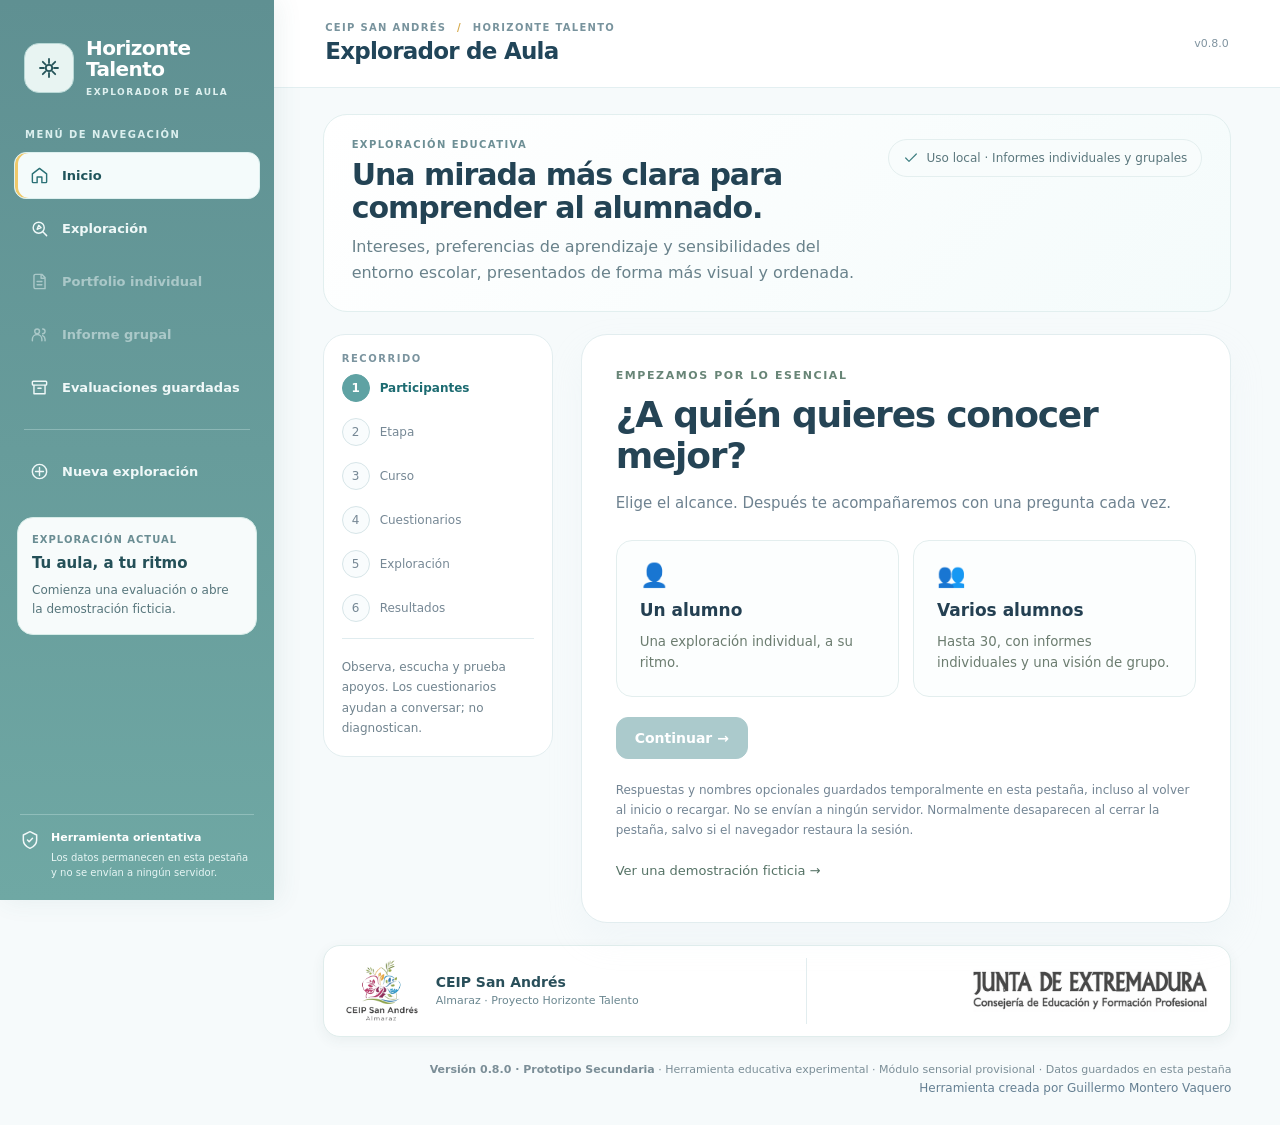
==== commit 16221368: "Add files via upload" ====
--- a/index.html
+++ b/index.html
@@ -192,7 +192,7 @@
         <div><div class="ht-top-eyebrow">CEIP SAN ANDRÉS <span aria-hidden="true">/</span> HORIZONTE TALENTO</div>
         <div class="ht-top-title">Explorador de Aula</div></div>
       </div>
-      <div class="ht-topbar-right"><span class="ht-test-badge">PROTOTIPO v0.8.0</span><span class="ht-version">Sensibilidades en Secundaria</span></div>
+      <div class="ht-topbar-right"><span class="ht-version">v0.8.0</span></div>
     </header>
     <div class="ht-workspace">
       <section class="ht-intro" aria-label="Información de la herramienta">
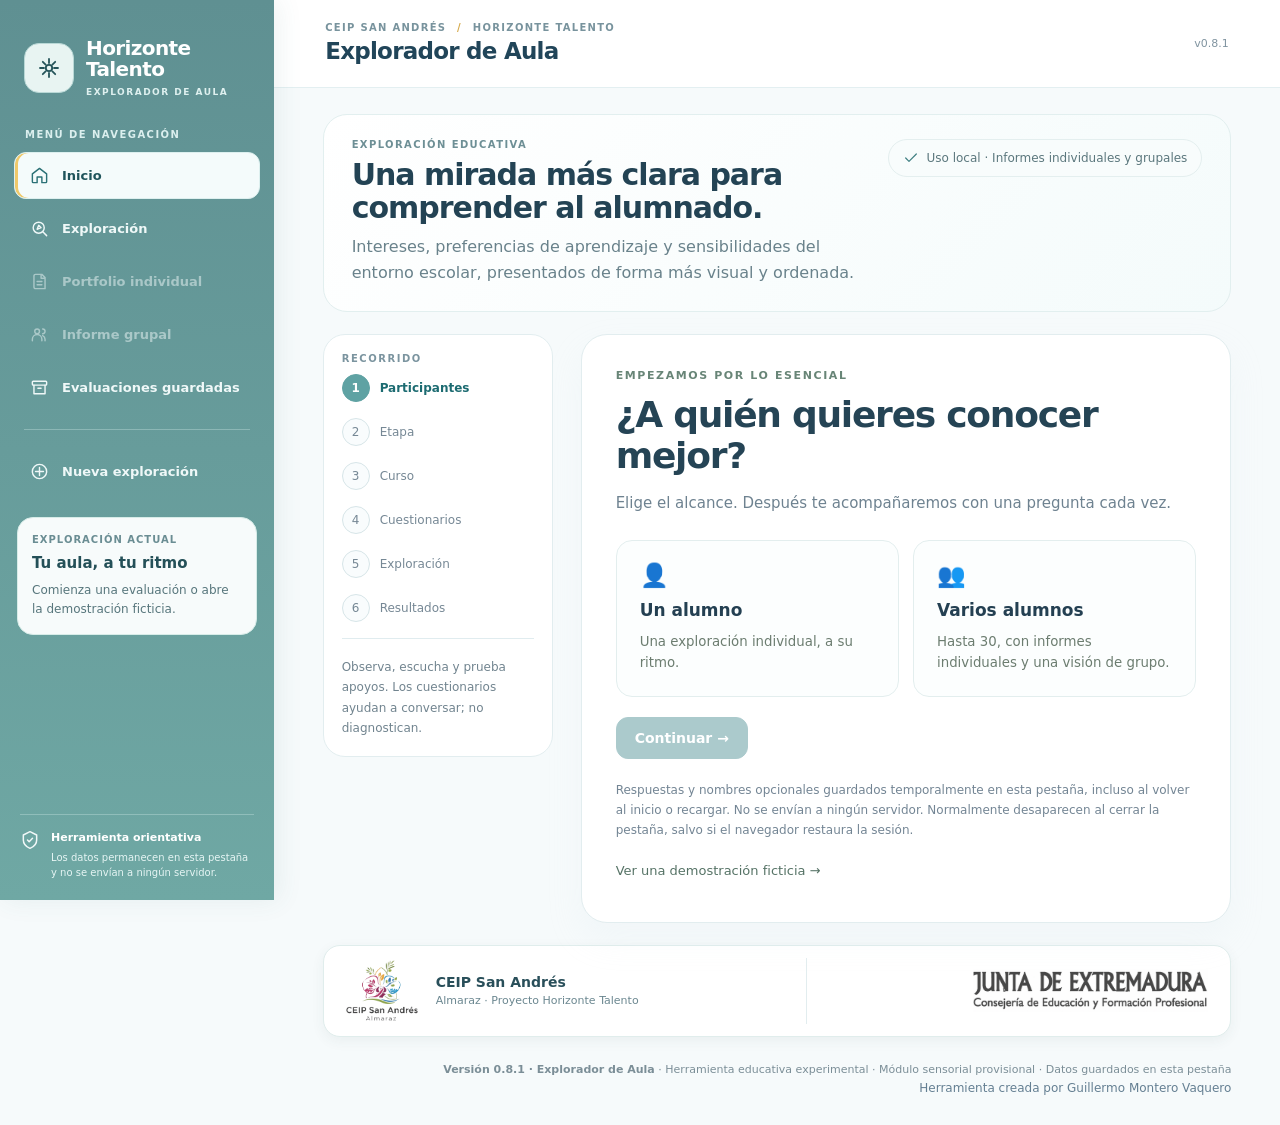
==== commit d5917a36: "Add files via upload" ====
--- a/index.html
+++ b/index.html
@@ -1,4 +1,4 @@
-<!doctype html><html lang="es"><head><meta charset="utf-8"><meta name="viewport" content="width=device-width,initial-scale=1"><title>Horizonte Talento · Explorador de Aula | v0.8.0</title><meta name="description" content="Explorador educativo de intereses, preferencias y sensibilidades para Infantil, Primaria y Secundaria. Informes orientativos individuales y de grupo."><meta name="author" content="Guillermo Montero Vaquero"><style>
+<!doctype html><html lang="es"><head><meta charset="utf-8"><meta name="viewport" content="width=device-width,initial-scale=1"><title>Horizonte Talento · Explorador de Aula | v0.8.1</title><meta name="description" content="Explorador educativo de intereses, preferencias y sensibilidades para Infantil, Primaria y Secundaria. Informes orientativos individuales y de grupo."><meta name="author" content="Guillermo Montero Vaquero"><style>
 :root{font-family:Inter,ui-sans-serif,system-ui,-apple-system,Segoe UI,sans-serif;color:#213d42;background:#f3f5f0;font-synthesis:none}*{box-sizing:border-box}body{margin:0}button,input,select{font:inherit}button{cursor:pointer}button:disabled{cursor:not-allowed;opacity:.4}button:focus-visible,a:focus-visible,input:focus-visible,select:focus-visible,summary:focus-visible{outline:3px solid #d59a34;outline-offset:4px}button{border:0}header{height:86px;padding:0 6%;display:flex;align-items:center;justify-content:space-between;background:white;border-bottom:1px solid #e0e6dc}.brand{display:flex;gap:12px;align-items:center;font-weight:750;letter-spacing:-.4px}.symbol{background:#19584f;color:white;border-radius:12px;padding:9px 13px;font-size:24px}.brand small{display:block;font-size:11px;letter-spacing:1.7px;text-transform:uppercase;color:#687d76;margin-top:3px}.badge{font-size:11px;color:#5f6e62;border:1px solid #d4ded1;border-radius:99px;padding:7px 12px}.layout{max-width:1180px;margin:40px auto;padding:0 28px;display:grid;grid-template-columns:225px minmax(0,1fr);gap:40px}aside{padding-top:10px}.eyebrow{color:#688577;letter-spacing:1.6px;font-size:11px;font-weight:800;text-transform:uppercase}.steps{list-style:none;padding:0;margin:28px 0}.steps li{display:flex;gap:12px;align-items:center;margin:0 0 23px;color:#7c8b81;font-size:13px}.steps span{border:1px solid #cbd8cb;border-radius:50%;width:29px;height:29px;display:grid;place-items:center;font-size:12px}.steps .active{color:#1b574c;font-weight:750}.steps .active span{background:#1b574c;color:white;border-color:#1b574c}.steps .complete span{background:#e2ebdf}.side-note{font-size:12px;color:#6a7e72;line-height:1.7;border-top:1px solid #d9e1d4;padding-top:20px}.panel{background:white;border:1px solid #e0e6dc;border-radius:22px;padding:40px;min-height:490px;box-shadow:0 12px 35px #203e3210}h1{font-size:clamp(26px,3.5vw,36px);line-height:1.16;letter-spacing:-1.3px;margin:14px 0}h2{font-size:23px;letter-spacing:-.5px}h3{font-size:17px;margin-top:0}p{line-height:1.65}.lead{color:#6a7c72;font-size:15px;margin-bottom:28px}.grid{display:grid;grid-template-columns:1fr 1fr;gap:14px}.card{padding:23px;text-align:left;background:#fafbf8;border:1px solid #dfe6d9;border-radius:14px;color:inherit;position:relative}.card:hover{border-color:#88a697;background:#f2f7ed}.card.selected{border:2px solid #236557;background:#edf5e9;padding:22px}.card .icon{font-size:22px;display:block;margin-bottom:15px;color:#367261}.card strong{display:block;font-size:17px}.card small{display:block;line-height:1.6;color:#6c7d70;margin-top:8px}.check{position:absolute;right:16px;top:16px;color:#226554;font-weight:bold}.actions{display:flex;gap:12px;align-items:center;flex-wrap:wrap;margin-top:32px}.btn{border-radius:9px;padding:13px 20px;background:#19594f;color:white;font-size:14px;font-weight:650}.btn:hover{background:#11473e}.secondary{background:#eef2e9;color:#3b574a}.secondary:hover{background:#e2eadb}.textbtn{background:transparent;color:#567366;padding:10px 0;font-size:13px}.notice{border-left:3px solid #d4b271;background:#fcf8ef;color:#786342;padding:12px 16px;font-size:12px;line-height:1.6;margin:22px 0}.privacy{color:#68796b;font-size:12px;line-height:1.65;margin-top:22px}label.field{display:block;font-size:14px;margin:20px 0 8px}select,input[type=number],input[type=text]{width:100%;padding:14px;border:1px solid #cbd9c7;border-radius:9px;background:white;color:#23493c}input[type=number]{max-width:180px}.name-fields{display:grid;grid-template-columns:repeat(auto-fit,minmax(min(100%,190px),1fr));gap:10px 14px;margin-bottom:8px}.name-fields label{display:block;font-size:12px;color:#536d5a;margin-bottom:5px}.name-fields input{padding:10px 12px;font-size:13px}.session-list{display:grid;gap:14px;margin-top:20px}.session-entry{border:1px solid #dce6db;background:#fafbf8;border-radius:12px;padding:18px}.session-entry strong{display:block;color:#214d40}.session-entry p{font-size:13px;margin:5px 0}.session-entry .actions{margin-top:12px}.session-entry .btn{font-size:12px;padding:9px 12px}.name-heading{font-weight:700;margin:20px 0 5px;font-size:14px}.review{background:#f5f7f1;border-radius:12px;padding:16px 22px}.review div{padding:9px 0;border-bottom:1px solid #e2e8dd;display:flex;justify-content:space-between;gap:12px;font-size:13px}.review div:last-child{border:0}.progress{height:6px;background:#e8ede3;border-radius:9px;overflow:hidden;margin:20px 0 28px}.progress i{display:block;height:100%;background:#59927a}.qmeta{display:flex;justify-content:space-between;font-size:12px;color:#718477;gap:12px}.question-title{font-size:24px;line-height:1.5;letter-spacing:-.5px;margin:20px 0 24px}.options{display:grid;gap:9px}.option{display:flex;align-items:center;gap:13px;border:1px solid #e0e6dc;padding:13px 17px;border-radius:10px;cursor:pointer;font-size:14px;min-height:49px}.option:has(input:checked){background:#edf5e9;border-color:#246953}.option input{accent-color:#1a6553;width:17px;height:17px}.question-title:focus{outline:none}.student{background:#eaf0e3;color:#42604a;font-size:12px;display:inline-block;padding:6px 10px;border-radius:6px;margin-bottom:16px}.modules{display:flex;flex-wrap:wrap;gap:8px;margin:24px 0}.tab{border-radius:30px;background:#f0f3eb;padding:10px 16px;color:#507060}.tab.active{background:#19594f;color:white}.bar{height:8px;background:#edf0e9;border-radius:5px;overflow:hidden;margin:7px 0 17px}.bar i{display:block;background:#659783;height:100%}.metric{font-size:13px;display:flex;justify-content:space-between;gap:16px}.reportcard{border:1px solid #e0e7da;border-radius:12px;padding:20px;margin:15px 0}.reportcard p{font-size:14px;color:#52695c}.result-title{background:#eaf2e4;border-radius:12px;padding:22px;margin:18px 0}.result-title h2{margin:5px 0}.result-title small{color:#5c7561}.tag{font-size:11px;color:#6b7f6c}.reportdetails summary{cursor:pointer;color:#245c49;font-weight:650;font-size:13px;padding:10px 0}.reportdetails p{font-size:13px}.blank{padding:22px;background:#f5f7ef;border-radius:12px;color:#637762}.group-row{display:flex;justify-content:space-between;align-items:center;padding:15px 0;border-bottom:1px solid #e2e7dd;gap:10px}.group-row button{font-size:12px}footer{max-width:1180px;margin:0 auto;padding:0 28px 28px;color:#7a877b;font-size:11px;text-align:right}a{color:#226b59}.report-section[hidden]{display:none}.sr{position:absolute;width:1px;height:1px;overflow:hidden;clip:rect(0,0,0,0)}.demo-label{background:#fff1d8;padding:12px;border-radius:9px;font-size:12px;color:#805c1e;margin-bottom:18px}@media(max-width:760px){header{height:74px;padding:0 18px}.badge{display:none}.layout{display:block;margin:18px auto;padding:0 15px}aside{padding:0}.steps{display:flex;justify-content:space-between;margin:0 0 19px;gap:5px}.steps li{margin:0;font-size:0;gap:0}.steps span{font-size:11px}.side-note,aside>.eyebrow{display:none}.panel{padding:25px 20px;min-height:440px}.grid{grid-template-columns:1fr}.question-title{font-size:21px}.actions .btn{flex:1}.brand{font-size:14px}.brand small{font-size:9px}.group-row{flex-wrap:wrap}footer{text-align:center;padding-top:8px}.review div{flex-direction:column;gap:4px}}
 @media print{body{background:white}header,aside,footer,.actions,.modules,.no-print{display:none!important}.layout{display:block;max-width:none;padding:0;margin:0}.panel{border:0;box-shadow:none;padding:0}.report-section[hidden]{display:block!important}.report-section{display:block!important;break-before:auto}.reportcard{break-inside:avoid}.reportdetails>*{display:block!important}.notice,.privacy{font-size:10px}.bar{print-color-adjust:exact;-webkit-print-color-adjust:exact}.btn{display:none}}
 
@@ -163,6 +163,45 @@
 .sec-group-mini{border-top:1px solid #deebea;margin-top:10px;padding-top:7px}.sec-group-mini p{font-size:13px;margin:8px 0}
 @media(max-width:600px){.sec-perspective{padding:12px}.sec-mode-chooser{padding:15px}}
 @media print{.sec-perspective{border:0;padding:0}.sec-mode-chooser{display:none}}
+
+/* Ampliación opcional v0.8.1: guía para profundizar con una IA externa, sin conexión ni envío de datos. */
+.ht-ai-extension{margin:28px 0 8px;border:1px solid #cddfdf;border-radius:22px;overflow:hidden;background:linear-gradient(150deg,#fff 0%,#f8fcfc 100%);box-shadow:0 8px 28px #295b5d0d}
+.ht-ai-intro{padding:22px 25px 18px;border-bottom:1px solid #e1eded;display:flex;gap:15px;align-items:flex-start}
+.ht-ai-star{display:grid;place-items:center;width:48px;height:48px;border:1px solid #c5e5e1;border-radius:14px;background:#e9f7f4;flex:none;color:#267878;font-size:24px}
+.ht-ai-heading{font-size:23px;font-weight:820;letter-spacing:-.7px;margin:0 0 5px;color:#234c58}
+.ht-ai-intro p{margin:0;color:#5c7681;font-size:13px;line-height:1.6}
+.ht-ai-body{padding:20px 25px 24px}
+.ht-ai-steps{display:grid;grid-template-columns:repeat(2,minmax(0,1fr));gap:10px;margin:0 0 19px}
+.ht-ai-step{background:#fff;border:1px solid #e0eaec;border-radius:12px;display:flex;gap:10px;align-items:flex-start;padding:13px}
+.ht-ai-step-number{background:#d6eeeb;color:#246d70;width:24px;height:24px;flex:none;border-radius:50%;display:grid;place-items:center;font-size:12px;font-weight:800}
+.ht-ai-step p{font-size:12px;line-height:1.5;margin:0;color:#4d6975}
+.ht-ai-step b{color:#295565}
+.ht-ai-warning{background:#fffbf1;border-left:3px solid #d5ad65;border-radius:0 11px 11px 0;padding:13px 15px;margin-bottom:20px}
+.ht-ai-warning-title{display:flex;align-items:center;gap:8px;font-size:13px;font-weight:800;color:#715a2d;margin-bottom:5px}
+.ht-ai-warning p{color:#715f3e;font-size:12px;margin:0;line-height:1.6}
+.ht-ai-module-label{font-size:12px;font-weight:800;color:#375e68;margin:0 0 9px}
+.ht-ai-tabs{display:flex;gap:9px;flex-wrap:wrap}
+.ht-ai-tab{font:inherit;font-size:12px;cursor:pointer;border:1px solid #d7e6e8;border-radius:11px;padding:11px 13px;color:#335b67;background:#fff;font-weight:760;transition:border-color .12s,background .12s;display:inline-flex;align-items:center;gap:8px;min-height:44px}
+.ht-ai-tab[aria-selected="true"]{border-color:#80bbb5;background:#eaf8f4;color:#155d5a;box-shadow:inset 0 -2px #5caaa3}
+.ht-ai-tab:focus-visible,.ht-ai-copy:focus-visible,.ht-ai-pdf:focus-visible{outline:3px solid #9fd0d1;outline-offset:2px}
+.ht-ai-tab:disabled{opacity:.45;cursor:not-allowed;background:#f7f9f9}
+.ht-ai-tab[data-scope="interests"] .ht-ai-dot{background:#5da7a5}.ht-ai-tab[data-scope="profile"] .ht-ai-dot{background:#719bc8}.ht-ai-tab[data-scope="sensory"] .ht-ai-dot{background:#8cac75}
+.ht-ai-dot{width:9px;height:9px;border-radius:50%;display:inline-block;flex:none}
+.ht-ai-result{border:1px solid #dbe9eb;background:#fff;border-radius:14px;margin-top:13px;padding:17px 18px}
+.ht-ai-result strong{color:#2a5160;font-size:15px;display:block;margin-bottom:6px}
+.ht-ai-result p{font-size:12px;color:#69808b;margin:0 0 14px;line-height:1.6}
+.ht-ai-actions{display:flex;flex-wrap:wrap;align-items:center;gap:9px}
+.ht-ai-copy,.ht-ai-pdf{appearance:none;border:1px solid #317d7b;background:#327e7c;color:#fff;border-radius:10px;padding:11px 15px;font-size:12px;font-weight:800;cursor:pointer;min-height:42px}
+.ht-ai-copy:hover,.ht-ai-pdf:hover{background:#266a68}
+.ht-ai-pdf{background:#fff;color:#316a73;border-color:#d2e6e5}
+.ht-ai-pdf:hover{background:#f0f8f7}
+.ht-ai-feedback{font-size:12px;color:#216b59;min-height:17px;font-weight:700}
+.ht-ai-preview{margin-top:14px;border:1px solid #e1ebed;border-radius:11px;background:#f9fcfc;overflow:hidden}
+.ht-ai-preview summary{font-size:12px;font-weight:760;color:#366572;cursor:pointer;padding:12px 14px}
+.ht-ai-preview pre{margin:0;border-top:1px solid #e2edef;white-space:pre-wrap;overflow-wrap:anywhere;max-height:340px;overflow:auto;padding:14px;font:12px/1.62 ui-monospace,Consolas,monospace;color:#3a5260;background:#fff}
+.ht-ai-footnote{font-size:11px!important;color:#69808b!important;margin:14px 0 0!important}
+@media(max-width:680px){.ht-ai-intro{padding:18px 16px;gap:12px}.ht-ai-star{width:40px;height:40px;font-size:20px}.ht-ai-heading{font-size:20px}.ht-ai-body{padding:17px 15px}.ht-ai-steps{grid-template-columns:1fr}.ht-ai-tab{flex:1;justify-content:center}.ht-ai-result{padding:14px}.ht-ai-preview pre{font-size:11px}}
+@media print{.ht-ai-extension{display:none!important}}
 </style></head><body>
 <div class="ht-shell">
   <div class="ht-mobile-backdrop" id="ht-mobile-backdrop" hidden></div>
@@ -192,7 +231,7 @@
         <div><div class="ht-top-eyebrow">CEIP SAN ANDRÉS <span aria-hidden="true">/</span> HORIZONTE TALENTO</div>
         <div class="ht-top-title">Explorador de Aula</div></div>
       </div>
-      <div class="ht-topbar-right"><span class="ht-version">v0.8.0</span></div>
+      <div class="ht-topbar-right"><span class="ht-version">v0.8.1</span></div>
     </header>
     <div class="ht-workspace">
       <section class="ht-intro" aria-label="Información de la herramienta">
@@ -209,7 +248,7 @@
   <div class="ht-institutional-divider" aria-hidden="true"></div>
   <div class="ht-institutional-gov"><img src="[data-uri]" alt="Junta de Extremadura · Consejería de Educación y Formación Profesional" width="300" height="96" loading="lazy"></div>
 </section>
-      <footer><strong>Versión 0.8.0 · Prototipo Secundaria</strong> · Herramienta educativa experimental · Módulo sensorial provisional · Datos guardados en esta pestaña<small class="author">Herramienta creada por Guillermo Montero Vaquero</small></footer>
+      <footer><strong>Versión 0.8.1 · Explorador de Aula</strong> · Herramienta educativa experimental · Módulo sensorial provisional · Datos guardados en esta pestaña<small class="author">Herramienta creada por Guillermo Montero Vaquero</small></footer>
     </div>
   </div>
 </div>
@@ -311,25 +350,6 @@
 function secondarySensoryReport(s){const persons=secPersons();return `<h2>Sensibilidades y participación · Secundaria</h2><div class="notice">Cuestionario propio experimental no validado. Las preguntas de cada perspectiva se presentan por separado. Los recuentos indican respuestas frecuentes, no intensidad clínica ni diagnósticos.</div>${persons.map(person=>{const items=SEC_V08.areas.flatMap((a,ai)=>a.questions.map((q,j)=>({ai,j,area:a.name,text:q[person==='student'?0:1],value:secAns(s,person,ai,j),advice:q[2]})));const frequent=items.filter(x=>x.value!==null&&x.value>=3),occasional=items.filter(x=>x.value===2),known=items.filter(x=>x.value!==null);const priority=secPriority(frequent.length?frequent:occasional,6);return `<section class="sec-perspective" data-person="${person}"><h3>${secPersonName(person)}</h3><p class="privacy">${known.length} de 21 respuestas valorables. ${frequent.length} señaladas «A menudo» o «Casi siempre». ${known.length===0?'No hay datos suficientes para hacer orientaciones individuales.':'Las respuestas ofrecen pistas para acordar apoyos concretos.'}</p>${radar('Respuestas frecuentes · '+secPersonName(person),secRadarRows(s,person),100)}<div class="reportcard"><h3>Orientaciones relacionadas con las respuestas</h3>${priority.length?priority.map(item=>`<article class="sec-advice"><b>${esc(item.area)} · ${secLegend(String(item.value),person)}</b><p>${esc(item.text)}</p><p><strong>Probar y revisar:</strong> ${esc(item.advice)}</p></article>`).join(''):'<p>No se han destacado respuestas frecuentes u ocasionales. No significa ausencia de necesidades: mantén apoyos universales y ofrece alternativas cuando se soliciten.</p>'}${!frequent.length&&priority.length?'<p class="privacy">Estas propuestas corresponden solo a respuestas «A veces»: contrastar antes de introducir ajustes individuales.</p>':''}</div>${secRegSection(s,person)}${secChoiceSection(s,person,'contexts')}${secChoiceSection(s,person,'supports')}<details class="reportcard reportdetails"><summary>Consultar las 21 respuestas sensoriales</summary>${SEC_V08.areas.map((area,ai)=>`<div class="sec-response-area"><h4>${esc(area.name)}</h4>${area.questions.map((q,j)=>`<p>${esc(q[person==='student'?0:1])} <b>· ${secLegend(s.answers[`sec_s_${person}_${ai*3+j}`],person)}</b></p>`).join('')}</div>`).join('')}</details></section>`}).join('')}${secCompare(s)}<div class="reportcard"><h3>Plan breve de seguimiento</h3><p>Elegir con el estudiante uno o dos ajustes, comprobar su utilidad durante cinco días lectivos y mantener, modificar o retirar lo que no ayude. Ninguna respuesta implica por sí sola un diagnóstico.</p><p class="privacy">Si hay malestar persistente o barreras importantes, coordinar las observaciones con orientación y la familia siguiendo las normas de confidencialidad del centro. No imponer estímulos ni condicionar el acceso al baño, al agua o al descanso.</p></div>`}
 function secondaryGroupSensory(done){const persons=secPersons();let parts=`<p>Resultados descriptivos y orientaciones por alumno. No se combinan perspectivas ni se elaboran rankings clínicos.</p>`;for(const person of persons){const rows=SEC_V08.areas.map((area,ai)=>{const withData=done.filter(s=>secAreaStats(s,person)[ai].known>0);const named=withData.filter(s=>secAreaStats(s,person)[ai].frequent>0);return {label:area.name,count:named.length,known:withData.length,members:named}});parts+=`<h3>${secPersonName(person)}</h3>${groupRadar('Ámbitos con respuestas frecuentes · '+secPersonName(person),rows)}${rows.filter(r=>r.count>0).map(r=>`<p class="sec-group-line"><b>${esc(r.label)}:</b> aparecen respuestas frecuentes en ${listNames(r.members)} (${r.count} de ${r.known} con información suficiente). Examinar las preguntas individuales antes de proponer apoyos.</p>`).join('')||'<p>Sin ámbitos destacados con los datos disponibles.</p>'}`}
  parts+=`<h3>Apoyos educativos personalizados</h3>${done.map(s=>{let blocks=[];for(const person of persons){const picks=secPriority(SEC_V08.areas.flatMap((a,ai)=>a.questions.map((q,j)=>({value:secAns(s,person,ai,j),ai,j,area:a.name,advice:q[2]}))).filter(x=>x.value!==null&&x.value>=3),2);const chosen=secListChoices(s,person,'supports').slice(0,2).map(id=>SEC_V08.supports.find(o=>o.id===id)).filter(Boolean);const contexts=secListChoices(s,person,'contexts').slice(0,2).map(id=>SEC_V08.contexts.find(o=>o.id===id)).filter(Boolean);blocks.push(`<div class="sec-group-mini"><p><b>${secPersonName(person)}</b></p>${picks.length?picks.map(x=>`<p>${esc(x.area)}: ${esc(x.advice)}</p>`).join(''):'<p>No hay respuestas sensoriales frecuentes con datos suficientes.</p>'}${contexts.length?`<p><b>Situaciones:</b> ${contexts.map(o=>esc(o[person])).join(' · ')}</p>`:''}${chosen.length?`<p><b>Apoyos señalados:</b> ${chosen.map(o=>esc(o.advice)).join(' ')}</p>`:''}</div>`)}return `<article class="audience-card"><h4>Para ${esc(s.label)}</h4>${blocks.join('')}</article>`}).join('')}<div class="reportcard"><h3>Propuesta para toda la clase</h3><p>Ofrecer instrucciones claras también por escrito, facilitar alternativas de ubicación y movimiento voluntario, anticipar actividades con estímulos intensos y comprobar individualmente los apoyos. Evitar generalizar los resultados de unos alumnos a otros.</p><p class="privacy">Cuestionario experimental y no diagnóstico: los resultados grupales no clasifican al alumnado.</p></div>`;return parts}
-/* Demostración didáctica, totalmente ficticia. Sin envío de datos. */
-function secRunDemo(){
- archiveCurrent();Object.assign(state,defaultState());
- Object.assign(state,{mode:'group',count:3,stage:'Secundaria',course:'2.º ESO',tests:['sensory'],sensoryRespondent:'both',respondent:'adult',demo:true,studentNames:['Lucía','Hugo','Martina']});
- start();
- const groups=[
-  {student:[4,4,3,2,2,3,1,0,1,3,3,2,0,0,1,0,0,1,2,2,3],teacher:[1,1,2,0,1,1,0,0,1,1,1,1,0,0,0,0,0,1,1,1,1],regS:[3,3,2,4],regT:[2,2,1,1],contexts:['explanation','exam'],supports:['quiet','written']},
-  {student:[1,2,2,2,3,1,1,1,1,0,0,0,1,0,1,1,2,1,0,0,2],teacher:[1,1,1,2,3,1,1,2,1,0,0,0,1,0,1,1,2,1,0,0,1],regS:[4,4,3,4],regT:[4,4,4,2],contexts:['team','change'],supports:['movement','object']},
-  {student:[1,1,1,3,2,3,4,4,4,4,3,3,2,2,3,1,1,1,1,2,2],teacher:[1,0,1,2,1,2,2,1,2,2,1,0,2,2,2,1,1,0,0,1,1],regS:[2,1,1,2],regT:[1,0,1,1],contexts:['dining','pe'],supports:['light','anticipate']}
- ];
- state.students.forEach((s,i)=>{const g=groups[i];for(const person of ['student','teacher']){
-  g[person].forEach((v,j)=>s.answers[`sec_s_${person}_${j}`]=String(v));
-  g[person==='student'?'regS':'regT'].forEach((v,j)=>s.answers[`sec_r_${person}_${j}`]=String(v));
-  s.answers[`sec_m_${person}_contexts`]=g.contexts;
-  s.answers[`sec_m_${person}_supports`]=g.supports;
- }});
- state.step=9;state.student=0;state.index=0;render();
-}
-
 const names={interests:'Intereses',profile:'Personalidad · preferencias',sensory:'Sensibilidades'};
 const stages={'Infantil':['3 años','4 años','5 años'],'Primaria':['1.º','2.º','3.º','4.º','5.º','6.º'],'Secundaria':['1.º ESO','2.º ESO','3.º ESO','4.º ESO']};
 const defaultState=()=>({step:0,mode:'',count:2,stage:'',course:'',tests:[],respondent:'adult',sensoryRespondent:'student',student:0,index:0,students:[],queue:[],activeReport:'',viewStudent:0,demo:false,studentNames:[],home:false});
@@ -408,7 +428,7 @@
  if(state.step===0){set(`<div class="eyebrow">Empezamos por lo esencial</div><h1>¿A quién quieres conocer mejor?</h1><p class="lead">Elige el alcance. Después te acompañaremos con una pregunta cada vez.</p><div class="grid">${card('Un alumno','Una exploración individual, a su ritmo.','mode:one',state.mode==='one','◎')}${card('Varios alumnos','Hasta 30, con informes individuales y una visión de grupo.','mode:group',state.mode==='group','◉')}</div>${state.mode==='group'?`<label class="field" for="count">¿Cuántos alumnos del mismo curso? (2–30)</label><input id="count" type="number" min="2" max="30" step="1" value="${state.count}"><p class="privacy">Responderás por turnos. Si añades nombres o seudónimos después, aparecerán en los informes y las recomendaciones.</p>`:''}${actions('', 'next','Continuar →',!state.mode)}<p class="privacy">Respuestas y nombres opcionales guardados temporalmente en esta pestaña, incluso al volver al inicio o recargar. No se envían a ningún servidor. Normalmente desaparecen al cerrar la pestaña, salvo si el navegador restaura la sesión.${storageEnabled?'':' Atención: este navegador bloquea el almacenamiento de sesión, por lo que podrías perder el trabajo al recargar.'}</p><button class="textbtn" data-action="demo">Ver una demostración ficticia →</button>${sessionCards(false)}${savedSessions.length?`<div class="actions">${button('Borrar todas las exploraciones','clear','btn secondary')}</div>`:''}`);let n=$('#count');if(n)n.oninput=()=>{state.count=Number(n.value);$('[data-action="next"]').disabled=!Number.isInteger(state.count)||state.count<2||state.count>30;saveSession()};return;}
  if(state.step===1){set(`<div class="eyebrow">Paso 2 · Contexto educativo</div><h1>¿En qué etapa está?</h1><p class="lead">La etapa nos ayudará a presentar las indicaciones y las propuestas.</p><div class="grid">${Object.keys(stages).map((s,i)=>card(s,['Observación adulta y conversación acompañada.','Preferencias, curiosidades y vida en el aula.','Intereses y oportunidades de exploración.'][i],'stage:'+s,state.stage===s,['○','↗','✧'][i])).join('')}</div>${actions('back','next','Continuar →',!state.stage)}`);return;}
  if(state.step===2){set(`<div class="eyebrow">Paso 3 · ${esc(state.stage)}</div><h1>¿Qué curso?</h1><p class="lead">${state.mode==='group'?'Se aplicará al grupo completo.':'Puedes identificar a este alumno por un nombre o seudónimo opcional antes de empezar.'}</p><div class="grid">${stages[state.stage].map(s=>card(s,'Seleccionar este curso','course:'+s,state.course===s,'○')).join('')}</div>${actions('back','next','Continuar →',!state.course)}`);return;}
- if(state.step===3){set(`<div class="eyebrow">Paso 4 · Tú eliges el recorrido</div><h1>¿Qué quieres explorar?</h1><p class="lead">Selecciona uno, dos o los tres cuestionarios. Solo verás lo que hayas elegido.</p><div class="grid">${card('Intereses','12 preguntas · Temas y formas de aprender que despiertan curiosidad.','test:interests',state.tests.includes('interests'),'✦')}${card('Personalidad · preferencias','24 observaciones · Cómo participa, piensa y organiza su trabajo.','test:profile',state.tests.includes('profile'),'◈')}${card('Sensibilidades',state.stage==='Secundaria'?'21 preguntas sensoriales + autorregulación y apoyos cerrados por perspectiva.':'21 observaciones propias · Respuestas al entorno y participación.','test:sensory',state.tests.includes('sensory'),'≈')}</div><p class="privacy" role="status">${state.tests.length} seleccionados · ${questionCount()} preguntas por alumno.</p>${state.tests.includes('sensory')?'<div class="notice">Módulo sensorial provisional: no reproduce el test de Koynos ni aplica sus puntuaciones. Permite probar la integración mientras se revisa el instrumento definitivo.</div>':''}${actions('back','next','Preparar la exploración →',!state.tests.length)}${state.stage==='Secundaria'&&state.tests.includes('sensory')?'<div class="actions"><button class="btn secondary" data-action="demoSecondary">Ver ejemplo ficticio de Secundaria (3 estudiantes)</button></div>':''}`);return;}
+ if(state.step===3){set(`<div class="eyebrow">Paso 4 · Tú eliges el recorrido</div><h1>¿Qué quieres explorar?</h1><p class="lead">Selecciona uno, dos o los tres cuestionarios. Solo verás lo que hayas elegido.</p><div class="grid">${card('Intereses','12 preguntas · Temas y formas de aprender que despiertan curiosidad.','test:interests',state.tests.includes('interests'),'✦')}${card('Personalidad · preferencias','24 observaciones · Cómo participa, piensa y organiza su trabajo.','test:profile',state.tests.includes('profile'),'◈')}${card('Sensibilidades',state.stage==='Secundaria'?'21 preguntas sensoriales + autorregulación y apoyos cerrados por perspectiva.':'21 observaciones propias · Respuestas al entorno y participación.','test:sensory',state.tests.includes('sensory'),'≈')}</div><p class="privacy" role="status">${state.tests.length} seleccionados · ${questionCount()} preguntas por alumno.</p>${state.tests.includes('sensory')?'<div class="notice">Módulo sensorial provisional: no reproduce el test de Koynos ni aplica sus puntuaciones. Permite probar la integración mientras se revisa el instrumento definitivo.</div>':''}${actions('back','next','Preparar la exploración →',!state.tests.length)}`);return;}
  if(state.step===4){set(`<div class="eyebrow">Antes de empezar</div><h1>Una mirada contextual, sin etiquetas</h1><p class="lead">${state.stage==='Secundaria'?'Piensa en las últimas cuatro semanas de clase. Las experiencias del estudiante y las observaciones del profesorado se registran por separado.':'Responde pensando en varias situaciones recientes, no en un único día. Cuando no tengas información, utiliza «No observado».'}</p>${state.tests.includes('interests')&&state.stage!=='Infantil'?`<label class="field" for="respondent">¿Quién responde la parte de intereses?</label><select id="respondent"><option value="adult" ${state.respondent==='adult'?'selected':''}>Docente, a partir de lo observado</option><option value="child" ${state.respondent==='child'?'selected':''}>Alumno, con acompañamiento si lo necesita</option></select>`:'<p class="privacy">En personalidad responde el profesorado; en sensibilidades de Secundaria puedes elegir quién responde a continuación. En Infantil y Primaria se conserva el procedimiento de observación docente.</p>'}${state.stage==='Secundaria'&&state.tests.includes('sensory')?`<div class="sec-mode-chooser"><h3>¿Quién responderá las sensibilidades?</h3><p>En Secundaria recogemos también las experiencias internas. Las dos perspectivas se muestran por separado, sin sumarse entre sí.</p><label for="sensory-respondent">Modalidad de respuesta</label><select id="sensory-respondent"><option value="student" ${state.sensoryRespondent==='student'?'selected':''}>Autoevaluación del estudiante (27 preguntas cerradas)</option><option value="teacher" ${state.sensoryRespondent==='teacher'?'selected':''}>Observación del profesorado (27 preguntas cerradas)</option><option value="both" ${state.sensoryRespondent==='both'?'selected':''}>Ambas perspectivas (54 preguntas cerradas)</option></select><p class="privacy">Incluye 21 ítems sensoriales, 4 sobre autorregulación y 2 de selección múltiple por modalidad. Si el estudiante responde, conviene que lo haga voluntariamente, con privacidad.</p></div>`:''}<div class="review"><div><span>Participantes</span><b>${state.mode==='one'?'1 alumno':state.count+' alumnos'}</b></div><div><span>Etapa y curso</span><b>${esc(state.stage)} · ${esc(state.course)}</b></div><div><span>Cuestionarios</span><b>${state.tests.map(t=>names[t]).join(' · ')}</b></div><div><span>Recorrido individual</span><b>${questionCount()} preguntas</b></div></div><div class="notice">Prototipo educativo no validado para estas etapas. No diagnostica personalidad, altas capacidades ni alteraciones sensoriales. Las orientaciones se contrastan con la voz del alumno y la observación docente.</div>${nameInputs()}${actions('back','start','Empezar exploración →')}`);let r=$('#respondent');if(r)r.onchange=()=>{state.respondent=r.value;saveSession()};const rs=$('#sensory-respondent');if(rs)rs.onchange=()=>{state.sensoryRespondent=rs.value;render();saveSession()};document.querySelectorAll('[data-name-index]').forEach(input=>input.oninput=()=>{state.studentNames[Number(input.dataset.nameIndex)]=input.value;saveSession()});return;}
  if(state.step===5)return question();if(state.step===6)return studentDone();if(state.step===8)return report();if(state.step===9)return groupReport();
 }
@@ -1040,7 +1060,7 @@
     for(let i=0;i<this.pages.length;i++){
       const page=this.pages[i];
       page.lines.push(`${pdfColor('#d9e3dc')} RG 0.7 w ${pdfNumber(PDF_MARGIN)} 42 m ${pdfNumber(PDF_W-PDF_MARGIN)} 42 l S`);
-      const caption=`Explorador de Aula v0.8.0 · Informe orientativo · Página ${i+1} de ${this.pages.length}`;
+      const caption=`Explorador de Aula v0.8.1 · Informe orientativo · Página ${i+1} de ${this.pages.length}`;
       page.lines.push(`${pdfColor('#6b7d71')} rg BT /F1 8 Tf 1 0 0 1 ${pdfNumber(PDF_MARGIN)} 27 Tm (${pdfEscapeText(caption)}) Tj ET`);
     }
     const objects=[];
@@ -1071,7 +1091,7 @@
   try{
     const pdf=new LocalReportPDF(state.step===9?'grupal':'individual');
     pdf.addElement(document.querySelector('#app'));
-    pdf.addText('Explorador de Aula v0.8.0 · Herramienta creada por Guillermo Montero Vaquero · Documento para uso educativo.',{size:8.8,color:'#62766a',before:15,after:3});
+    pdf.addText('Explorador de Aula v0.8.1 · Herramienta creada por Guillermo Montero Vaquero · Documento para uso educativo.',{size:8.8,color:'#62766a',before:15,after:3});
     const data=pdf.finalize();if(activePdfObjectURL)URL.revokeObjectURL(activePdfObjectURL);
     activePdfObjectURL=URL.createObjectURL(new Blob([data],{type:'application/pdf'}));
     const label=state.step===9?'resumen-grupal':`informe-${state.students[state.viewStudent]?.label||'alumno'}`;
@@ -1121,7 +1141,7 @@
   else if(act==='downloadPdf')exportReportPdf()
   else if(act==='print')printReport()
   else if(act==='demo')runDemo();
-  else if(act==='demoSecondary')secRunDemo();
+
   saveSession();
   window.scrollTo({top:0,behavior:'instant'});
 }
@@ -1434,4 +1454,97 @@
  refresh();
 })();
 </script>
+<script>
+/* v0.8.1: amplificación docente opcional mediante IA elegida por el usuario. Sin APIs, analítica ni transferencias automáticas. */
+(function(){
+ 'use strict';
+ const app=document.getElementById('app');
+ if(!app)return;
+ const PROMPTS={"interests":"Actúa como especialista en Educación Infantil, Educación Primaria y Educación Secundaria Obligatoria (ESO), altas capacidades, enriquecimiento curricular, aprendizaje basado en proyectos y Diseño Universal para el Aprendizaje (DUA).\n\nHe adjuntado un informe educativo generado por Horizonte Talento · Explorador de Aula. Tu tarea es convertir los resultados del ámbito de INTERESES en propuestas de profundización útiles, realistas y motivadoras.\n\nANÁLISIS DEL DOCUMENTO\n1. Lee el PDF y determina si es un informe individual o grupal, la etapa y el curso, siempre que aparezcan.\n2. Identifica los intereses destacados, las formas de explorar y las oportunidades de enriquecimiento respaldadas por respuestas explícitas.\n3. Distingue hechos del informe, hipótesis pedagógicas y datos insuficientes. No inventes intereses, capacidades ni puntuaciones.\n4. No presupongas que un interés destacado demuestra altas capacidades. No utilices categorías diagnósticas.\n5. Si el PDF contiene personalidad o sensibilidades, céntrate EXCLUSIVAMENTE en intereses.\n\nDESARROLLA\n- Una síntesis pedagógica de los hallazgos principales (máximo 200 palabras).\n- TRES retos de profundización personalizados que impliquen investigar, crear, razonar, tomar decisiones o resolver problemas auténticos. Cada reto incluirá: título, pregunta desafiante, objetivos de aprendizaje, conexión curricular, materiales asequibles, duración orientativa, desarrollo paso a paso, producto final y evidencias observables.\n- Para cada reto, una alternativa de complejidad mayor que profundice en el razonamiento sin simplemente añadir ejercicios.\n- Adaptaciones de participación, autonomía y acceso conforme al DUA.\n- Una secuencia realista de aplicación de dos semanas y una rúbrica sencilla de evaluación formativa.\n\nADAPTACIÓN POR ETAPA\n- INFANTIL: prioriza juego, exploración, manipulación, movimiento voluntario, relato oral, expresión plástica y experiencias breves; no presupongas lectura o escritura autónoma ni tareas formales impropias de la edad.\n- PRIMARIA: ajusta el reto al curso y permite profundización progresiva, investigación guiada y productos variados.\n- ESO: incorpora problemas auténticos, autonomía progresiva, contraste de fuentes, pensamiento crítico y productos relevantes para adolescentes.\n\nTIPO DE INFORME\n- Si es GRUPAL: propón actuaciones compartidas y variantes según intereses, evitando grupos rígidos, etiquetas o rankings; distingue qué apoyos son universales y cuáles opcionales.\n- Si es INDIVIDUAL: concreta los retos para el estudiante, conectándolos con la actividad habitual del aula y evitando aislarlo sistemáticamente.\n\nPresenta propuestas aplicables con recursos escolares habituales. Explica qué necesitaría comprobar el docente antes de usarlas. No inventes datos personales. No identifiques a menores ni reproduzcas sus nombres aunque aparezcan en el PDF. No consideres esta herramienta una prueba psicométrica validada.","profile":"Actúa como especialista en psicología educativa, orientación escolar, metodologías activas, inclusión y personalización de la enseñanza en Educación Infantil, Primaria y Secundaria Obligatoria (ESO).\n\nHe adjuntado un informe educativo de Horizonte Talento · Explorador de Aula. Profundiza en el ámbito de PERSONALIDAD Y PREFERENCIAS OBSERVADAS y transforma sus resultados en estrategias docentes aplicables.\n\nANÁLISIS DEL DOCUMENTO\n1. Determina si es informe individual o grupal; identifica etapa y curso cuando consten.\n2. Examina las preferencias observadas de participación y reflexión, información e imaginación, criterios y relaciones, organización y flexibilidad.\n3. Interpreta los resultados como tendencias contextuales orientativas, NO como personalidad fija, tipos psicológicos validados ni diagnósticos.\n4. Distingue lo que realmente aparece en el documento de las hipótesis educativas que propones.\n5. No atribuyas a ningún estudiante un estilo de aprendizaje rígido: evita frases como «solo aprende de forma visual».\n6. Ignora los resultados de otros ámbitos salvo que el docente los solicite expresamente.\n\nELABORA\n- Síntesis de los hallazgos y de sus implicaciones educativas, sin etiquetar.\n- CINCO estrategias docentes concretas, cada una con objetivo, momento de aplicación, instrucciones para el profesorado, un ejemplo de actividad y un indicador de utilidad.\n- Alternativas flexibles para combinar trabajo individual, cooperación, reflexión previa y comunicación oral.\n- Estrategias para fomentar autonomía, planificación, pensamiento crítico y flexibilidad, sin encasillar al estudiante.\n- TRES actividades prácticas que aprovechen las preferencias observadas y permitan desarrollar otras formas de participar.\n- Barreras de participación evitables, ajustes inclusivos y un plan de observación de dos semanas con señales concretas de mejora o necesidad de cambio.\n\nADAPTACIÓN POR ETAPA\n- INFANTIL: utiliza juego, rutinas, interacción, expresión corporal, materiales manipulativos y observación respetuosa del desarrollo; no exijas capacidades de reflexión escrita propias de edades superiores.\n- PRIMARIA: adapta autonomía, agrupamientos, apoyos visuales y conversación a la edad y al curso.\n- ESO: favorece la elección razonada, organización personal, trabajo cooperativo flexible, autorreflexión y participación sin exposición forzada.\n\nTIPO DE INFORME\n- INDIVIDUAL: personaliza las estrategias y mantén abierta la posibilidad de que el alumno participe de diversas maneras.\n- GRUPAL: propone organización flexible de roles, actividades y agrupamientos, y evita clasificaciones permanentes.\n\nIncluye ejemplos concretos de lo que puede hacer y decir el profesorado. No inventes puntuaciones ni información personal; no identifiques al alumnado. El informe procede de una herramienta educativa experimental, no de una prueba diagnóstica o psicométrica validada.","sensory":"Actúa como especialista en educación inclusiva, orientación educativa, accesibilidad de entornos escolares y apoyo a la autorregulación de alumnado de Educación Infantil, Primaria y Secundaria Obligatoria (ESO). Utiliza un enfoque prudente, respetuoso y no clínico.\n\nHe adjuntado un informe educativo de Horizonte Talento · Explorador de Aula. Quiero profundizar en el ámbito de SENSIBILIDADES Y BIENESTAR ESCOLAR para identificar posibles barreras y proponer ajustes educativos.\n\nANÁLISIS DEL DOCUMENTO\n1. Determina si el informe es individual o grupal, y su etapa y curso cuando consten.\n2. Examina solo la información respaldada por respuestas sobre sonidos, estímulos visuales, contacto, olores y sabores, movimiento, posición corporal y señales internas del cuerpo.\n3. En ESO, si hay autoevaluación y observación docente, analiza AMBAS POR SEPARADO. Señala coincidencias y discrepancias sin promediar ni fusionar sus resultados.\n4. Diferencia experiencias sensoriales, hábitos o estrategias de autorregulación e impacto en el aprendizaje y la participación. Moverse, hablar o manipular objetos no demuestra por sí solo una alteración sensorial.\n5. Utiliza las situaciones difíciles y los apoyos seleccionados solo si aparecen en el PDF; no los inventes.\n6. No interpretes frecuencias como diagnósticos, grados clínicos de afectación o resultados de un test validado.\n\nELABORA\n- Una síntesis descriptiva de las barreras y necesidades posibles, citando las respuestas concretas en las que se basa cada observación.\n- CINCO ajustes educativos prioritarios, de bajo riesgo y preferiblemente reversibles. Para cada uno: situación que pretende mejorar, actuación específica, momento o espacio escolar, materiales, precauciones e indicador de utilidad.\n- Medidas preventivas del entorno, apoyos de comunicación y estrategias VOLUNTARIAS de autorregulación que respeten las preferencias del alumno.\n- Propuestas para explicaciones, trabajo individual, cooperación, transiciones, tiempos de descanso y evaluación.\n- Un plan de observación de cinco días con criterios para mantener, adaptar o retirar cada apoyo según su utilidad real.\n\nADAPTACIÓN POR ETAPA\n- INFANTIL: prioriza juego, rutinas predecibles, materiales seguros, observación contextual y coordinación con familias y equipo educativo; evita cargas escritas y exigencias no adecuadas a su edad.\n- PRIMARIA: adapta apoyos al curso, la autonomía posible y la vida cotidiana del aula.\n- ESO: respeta la privacidad y la opinión del adolescente, contempla manifestaciones discretas y recoge por separado las dos fuentes de respuesta cuando existan.\n\nTIPO DE INFORME\n- GRUPAL: prioriza mejoras universales del entorno y distingue apoyos individualizados que deban consensuarse de forma discreta.\n- INDIVIDUAL: relaciona cada apoyo con experiencias concretas del informe y con las estrategias que el estudiante considere útiles, si están registradas.\n\nLÍMITES OBLIGATORIOS\nNo propongas diagnósticos, tratamientos, dietas sensoriales terapéuticas, exposiciones forzadas, intervenciones físicas ni restricciones de movimiento. Nunca condiciones el acceso al agua, al baño o al descanso. Cuando haya necesidades complejas, recomienda coordinación con orientación y profesionales pertinentes, sin sustituir su evaluación. No inventes información ni incluyas datos personales identificativos. El cuestionario es educativo, experimental y no validado clínicamente."};
+ const names={interests:'Intereses y talento',profile:'Personalidad y preferencias',sensory:'Sensibilidades y bienestar'};
+ const descriptions={
+  interests:'Retos de enriquecimiento, investigaciones y proyectos de profundización adecuados a la etapa.',
+  profile:'Estrategias de enseñanza, participación y organización flexibles y observables.',
+  sensory:'Ajustes del entorno, bienestar, apoyos voluntarios y seguimiento educativo no clínico.'
+ };
+ const escape=s=>String(s??'').replace(/[&<>"']/g,c=>({'&':'&amp;','<':'&lt;','>':'&gt;','"':'&quot;',"'":'&#39;'}[c]));
+ function fullPrompt(module){
+  const scope=state.step===9?'grupal':'individual';
+  const stage=state.stage||'no indicada';
+  const course=state.course||'no indicado';
+  return `GUÍA DE PROFUNDIZACIÓN DOCENTE · HORIZONTE TALENTO\nInforme: ${scope}. Etapa educativa: ${stage}. Curso: ${course}.\n\n${PROMPTS[module]}\n\nIMPORTANTE: El PDF debe haberse anonimizado antes de compartirlo con un servicio de IA externo autorizado por el centro. Si no puedes garantizarlo, no adjuntes el PDF: utiliza únicamente información no personal o un ejemplo ficticio. Revisa críticamente las propuestas antes de aplicarlas.`;
+ }
+ function activeModule(){return state.activeReport&&state.tests.includes(state.activeReport)?state.activeReport:state.tests[0]||'interests'}
+ function build(){
+  if(state.home || ![8,9].includes(state.step) || !state.tests?.length){return}
+  if(app.querySelector('#ht-ai-extension'))return;
+  const selected=activeModule();
+  const section=document.createElement('section');
+  section.id='ht-ai-extension';
+  section.className='ht-ai-extension';
+  section.setAttribute('aria-labelledby','ht-ai-heading');
+  section.innerHTML=`
+    <div class="ht-ai-intro"><div class="ht-ai-star" aria-hidden="true">✦</div><div><h2 id="ht-ai-heading" class="ht-ai-heading">¿Quieres profundizar con IA?</h2><p>Amplía el informe ${state.step===9?'grupal':'individual'} con propuestas educativas para Infantil, Primaria o ESO, utilizando tu IA de confianza. La herramienta <b>no envía datos</b> a ningún servicio.</p></div></div>
+    <div class="ht-ai-body">
+      <div class="ht-ai-steps" aria-label="Cómo utilizar los prompts">
+        <div class="ht-ai-step"><span class="ht-ai-step-number">1</span><p><b>Descarga el informe PDF</b> individual o grupal y crea una copia sin información identificativa.</p></div>
+        <div class="ht-ai-step"><span class="ht-ai-step-number">2</span><p><b>Abre una conversación nueva</b> en tu IA de confianza (ChatGPT, Claude, Gemini…).</p></div>
+        <div class="ht-ai-step"><span class="ht-ai-step-number">3</span><p><b>Adjunta el PDF anonimizado</b> solo si la herramienta está autorizada para tratar esa información.</p></div>
+        <div class="ht-ai-step"><span class="ht-ai-step-number">4</span><p><b>Copia el prompt</b> del ámbito que quieras ampliar y pégalo en esa conversación.</p></div>
+      </div>
+      <div class="ht-ai-warning" role="note"><div class="ht-ai-warning-title">🛡 &nbsp; Protección de datos y uso responsable</div><p>No subas informes con nombres, datos identificativos, diagnósticos o detalles que permitan reconocer a un menor. Comprueba la autorización y las condiciones de tratamiento de datos del servicio de IA. <b>Si no está autorizado, no adjuntes el PDF</b>: utiliza un caso ficticio o información no personal. La IA puede equivocarse; el profesorado debe revisar sus sugerencias antes de aplicarlas.</p></div>
+      <div class="ht-ai-module-label">Selecciona el ámbito del informe que deseas ampliar</div>
+      <div class="ht-ai-tabs" role="tablist" aria-label="Prompts de profundización">
+        ${['interests','profile','sensory'].map(m=>`<button type="button" role="tab" class="ht-ai-tab" data-scope="${m}" aria-selected="${m===selected}" ${state.tests.includes(m)?'':'disabled aria-disabled="true" title="No se ha realizado este cuestionario"'}><span class="ht-ai-dot" aria-hidden="true"></span>${escape(names[m])}</button>`).join('')}
+      </div>
+      <div class="ht-ai-result" role="tabpanel" aria-label="Prompt seleccionado">
+        <strong class="ht-ai-selection"></strong><p class="ht-ai-description"></p>
+        <div class="ht-ai-actions">
+          <button type="button" class="ht-ai-copy">Copiar prompt completo</button>
+          <button type="button" class="ht-ai-pdf">Descargar PDF</button>
+          <span class="ht-ai-feedback" role="status" aria-live="polite"></span>
+        </div>
+        <details class="ht-ai-preview"><summary>Leer el prompt antes de copiarlo</summary><pre></pre></details>
+      </div>
+      <p class="ht-ai-footnote">Los prompts son orientaciones para profundización pedagógica, no una evaluación adicional ni un diagnóstico. Se adaptan a la etapa del informe: Infantil, Primaria o ESO.</p>
+    </div>`;
+  app.appendChild(section);
+  const tabs=[...section.querySelectorAll('.ht-ai-tab:not([disabled])')];
+  function show(m){
+   if(!state.tests.includes(m))return;
+   section.dataset.current=m;
+   tabs.forEach(t=>{t.setAttribute('aria-selected',String(t.dataset.scope===m));t.tabIndex=t.dataset.scope===m?0:-1;});
+   section.querySelector('.ht-ai-selection').textContent=names[m];
+   section.querySelector('.ht-ai-description').textContent=descriptions[m];
+   section.querySelector('.ht-ai-preview pre').textContent=fullPrompt(m);
+   section.querySelector('.ht-ai-feedback').textContent='';
+  }
+  tabs.forEach(btn=>btn.addEventListener('click',()=>show(btn.dataset.scope)));
+  section.querySelector('.ht-ai-pdf').addEventListener('click',()=>{
+   const original=app.querySelector('[data-action="downloadPdf"]');
+   if(original)original.click();
+  });
+  section.querySelector('.ht-ai-copy').addEventListener('click',async()=>{
+   const label=section.querySelector('.ht-ai-feedback');
+   const value=fullPrompt(section.dataset.current||selected);
+   let ok=false;
+   try{
+    if(navigator.clipboard?.writeText){await navigator.clipboard.writeText(value);ok=true;}
+   }catch(_e){}
+   if(!ok){
+    const field=document.createElement('textarea');
+    field.value=value;field.setAttribute('readonly','');field.style.cssText='position:fixed;top:-9999px;left:-9999px;opacity:0';
+    document.body.appendChild(field);field.focus();field.select();
+    try{ok=document.execCommand('copy');}catch(_e){}
+    field.remove();
+   }
+   if(ok){label.textContent='✓ Prompt copiado. Pégalo en una conversación nueva.';}
+   else{section.querySelector('.ht-ai-preview').open=true;label.textContent='No se pudo copiar automáticamente. Selecciona el texto para copiarlo.';}
+  });
+  show(selected);
+ }
+ new MutationObserver(build).observe(app,{childList:true,subtree:false});
+ build();
+})();
+</script>
 </body></html>
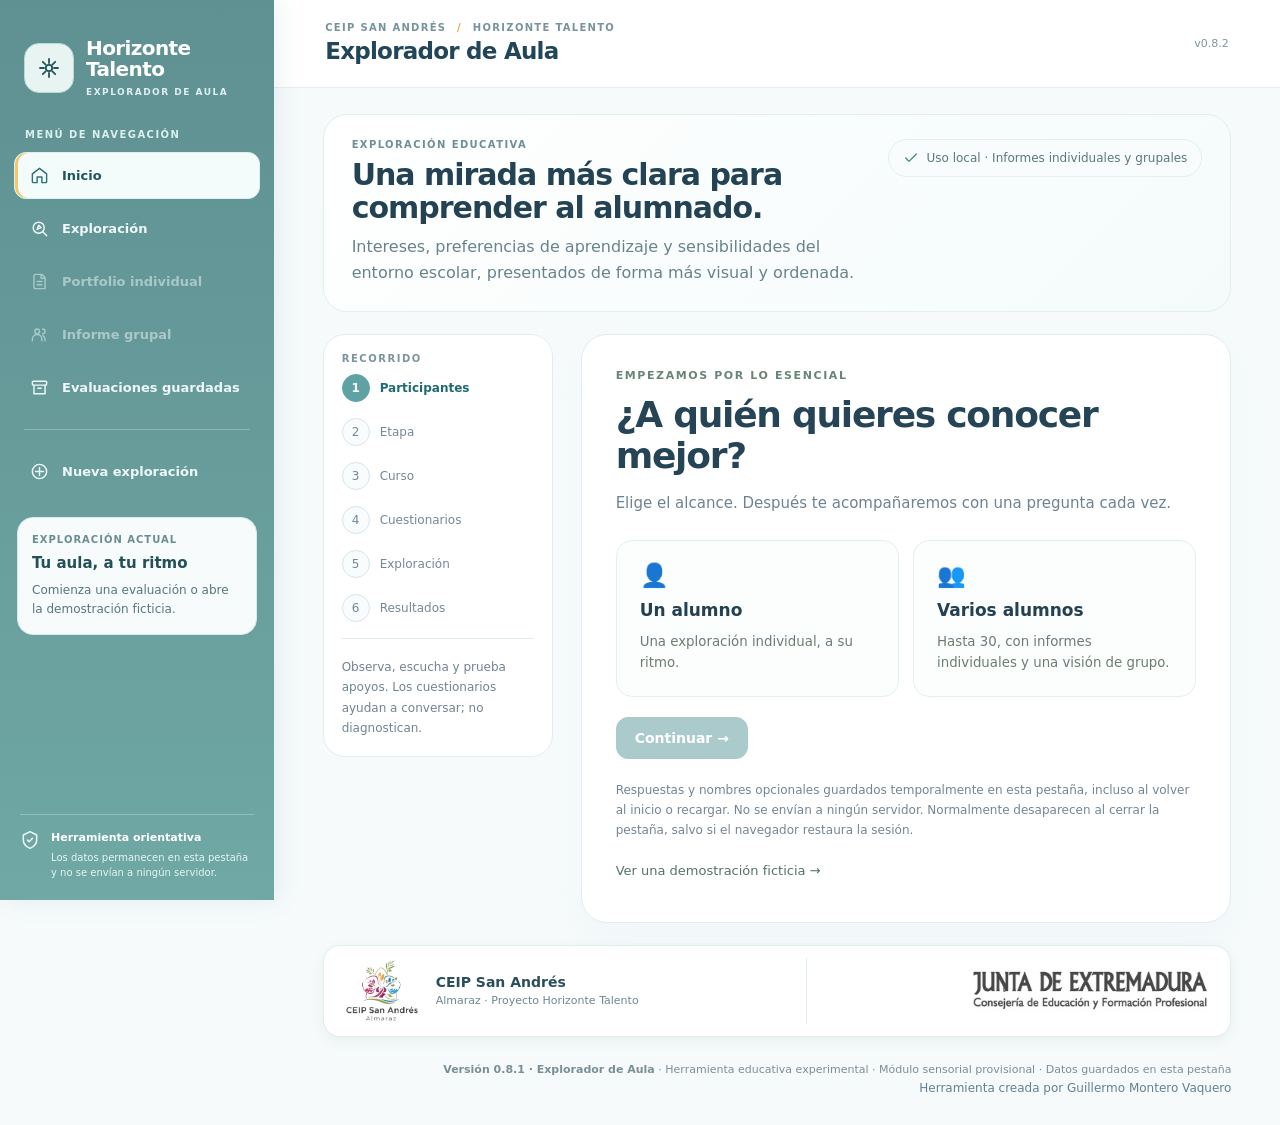
==== commit bc1006ca: "Add files via upload" ====
--- a/index.html
+++ b/index.html
@@ -1,4 +1,4 @@
-<!doctype html><html lang="es"><head><meta charset="utf-8"><meta name="viewport" content="width=device-width,initial-scale=1"><title>Horizonte Talento · Explorador de Aula | v0.8.1</title><meta name="description" content="Explorador educativo de intereses, preferencias y sensibilidades para Infantil, Primaria y Secundaria. Informes orientativos individuales y de grupo."><meta name="author" content="Guillermo Montero Vaquero"><style>
+<!doctype html><html lang="es"><head><meta charset="utf-8"><meta name="viewport" content="width=device-width,initial-scale=1"><title>Horizonte Talento · Explorador de Aula | v0.8.2</title><meta name="description" content="Explorador educativo de intereses, preferencias y sensibilidades para Infantil, Primaria y Secundaria. Informes orientativos individuales y de grupo."><meta name="author" content="Guillermo Montero Vaquero"><style>
 :root{font-family:Inter,ui-sans-serif,system-ui,-apple-system,Segoe UI,sans-serif;color:#213d42;background:#f3f5f0;font-synthesis:none}*{box-sizing:border-box}body{margin:0}button,input,select{font:inherit}button{cursor:pointer}button:disabled{cursor:not-allowed;opacity:.4}button:focus-visible,a:focus-visible,input:focus-visible,select:focus-visible,summary:focus-visible{outline:3px solid #d59a34;outline-offset:4px}button{border:0}header{height:86px;padding:0 6%;display:flex;align-items:center;justify-content:space-between;background:white;border-bottom:1px solid #e0e6dc}.brand{display:flex;gap:12px;align-items:center;font-weight:750;letter-spacing:-.4px}.symbol{background:#19584f;color:white;border-radius:12px;padding:9px 13px;font-size:24px}.brand small{display:block;font-size:11px;letter-spacing:1.7px;text-transform:uppercase;color:#687d76;margin-top:3px}.badge{font-size:11px;color:#5f6e62;border:1px solid #d4ded1;border-radius:99px;padding:7px 12px}.layout{max-width:1180px;margin:40px auto;padding:0 28px;display:grid;grid-template-columns:225px minmax(0,1fr);gap:40px}aside{padding-top:10px}.eyebrow{color:#688577;letter-spacing:1.6px;font-size:11px;font-weight:800;text-transform:uppercase}.steps{list-style:none;padding:0;margin:28px 0}.steps li{display:flex;gap:12px;align-items:center;margin:0 0 23px;color:#7c8b81;font-size:13px}.steps span{border:1px solid #cbd8cb;border-radius:50%;width:29px;height:29px;display:grid;place-items:center;font-size:12px}.steps .active{color:#1b574c;font-weight:750}.steps .active span{background:#1b574c;color:white;border-color:#1b574c}.steps .complete span{background:#e2ebdf}.side-note{font-size:12px;color:#6a7e72;line-height:1.7;border-top:1px solid #d9e1d4;padding-top:20px}.panel{background:white;border:1px solid #e0e6dc;border-radius:22px;padding:40px;min-height:490px;box-shadow:0 12px 35px #203e3210}h1{font-size:clamp(26px,3.5vw,36px);line-height:1.16;letter-spacing:-1.3px;margin:14px 0}h2{font-size:23px;letter-spacing:-.5px}h3{font-size:17px;margin-top:0}p{line-height:1.65}.lead{color:#6a7c72;font-size:15px;margin-bottom:28px}.grid{display:grid;grid-template-columns:1fr 1fr;gap:14px}.card{padding:23px;text-align:left;background:#fafbf8;border:1px solid #dfe6d9;border-radius:14px;color:inherit;position:relative}.card:hover{border-color:#88a697;background:#f2f7ed}.card.selected{border:2px solid #236557;background:#edf5e9;padding:22px}.card .icon{font-size:22px;display:block;margin-bottom:15px;color:#367261}.card strong{display:block;font-size:17px}.card small{display:block;line-height:1.6;color:#6c7d70;margin-top:8px}.check{position:absolute;right:16px;top:16px;color:#226554;font-weight:bold}.actions{display:flex;gap:12px;align-items:center;flex-wrap:wrap;margin-top:32px}.btn{border-radius:9px;padding:13px 20px;background:#19594f;color:white;font-size:14px;font-weight:650}.btn:hover{background:#11473e}.secondary{background:#eef2e9;color:#3b574a}.secondary:hover{background:#e2eadb}.textbtn{background:transparent;color:#567366;padding:10px 0;font-size:13px}.notice{border-left:3px solid #d4b271;background:#fcf8ef;color:#786342;padding:12px 16px;font-size:12px;line-height:1.6;margin:22px 0}.privacy{color:#68796b;font-size:12px;line-height:1.65;margin-top:22px}label.field{display:block;font-size:14px;margin:20px 0 8px}select,input[type=number],input[type=text]{width:100%;padding:14px;border:1px solid #cbd9c7;border-radius:9px;background:white;color:#23493c}input[type=number]{max-width:180px}.name-fields{display:grid;grid-template-columns:repeat(auto-fit,minmax(min(100%,190px),1fr));gap:10px 14px;margin-bottom:8px}.name-fields label{display:block;font-size:12px;color:#536d5a;margin-bottom:5px}.name-fields input{padding:10px 12px;font-size:13px}.session-list{display:grid;gap:14px;margin-top:20px}.session-entry{border:1px solid #dce6db;background:#fafbf8;border-radius:12px;padding:18px}.session-entry strong{display:block;color:#214d40}.session-entry p{font-size:13px;margin:5px 0}.session-entry .actions{margin-top:12px}.session-entry .btn{font-size:12px;padding:9px 12px}.name-heading{font-weight:700;margin:20px 0 5px;font-size:14px}.review{background:#f5f7f1;border-radius:12px;padding:16px 22px}.review div{padding:9px 0;border-bottom:1px solid #e2e8dd;display:flex;justify-content:space-between;gap:12px;font-size:13px}.review div:last-child{border:0}.progress{height:6px;background:#e8ede3;border-radius:9px;overflow:hidden;margin:20px 0 28px}.progress i{display:block;height:100%;background:#59927a}.qmeta{display:flex;justify-content:space-between;font-size:12px;color:#718477;gap:12px}.question-title{font-size:24px;line-height:1.5;letter-spacing:-.5px;margin:20px 0 24px}.options{display:grid;gap:9px}.option{display:flex;align-items:center;gap:13px;border:1px solid #e0e6dc;padding:13px 17px;border-radius:10px;cursor:pointer;font-size:14px;min-height:49px}.option:has(input:checked){background:#edf5e9;border-color:#246953}.option input{accent-color:#1a6553;width:17px;height:17px}.question-title:focus{outline:none}.student{background:#eaf0e3;color:#42604a;font-size:12px;display:inline-block;padding:6px 10px;border-radius:6px;margin-bottom:16px}.modules{display:flex;flex-wrap:wrap;gap:8px;margin:24px 0}.tab{border-radius:30px;background:#f0f3eb;padding:10px 16px;color:#507060}.tab.active{background:#19594f;color:white}.bar{height:8px;background:#edf0e9;border-radius:5px;overflow:hidden;margin:7px 0 17px}.bar i{display:block;background:#659783;height:100%}.metric{font-size:13px;display:flex;justify-content:space-between;gap:16px}.reportcard{border:1px solid #e0e7da;border-radius:12px;padding:20px;margin:15px 0}.reportcard p{font-size:14px;color:#52695c}.result-title{background:#eaf2e4;border-radius:12px;padding:22px;margin:18px 0}.result-title h2{margin:5px 0}.result-title small{color:#5c7561}.tag{font-size:11px;color:#6b7f6c}.reportdetails summary{cursor:pointer;color:#245c49;font-weight:650;font-size:13px;padding:10px 0}.reportdetails p{font-size:13px}.blank{padding:22px;background:#f5f7ef;border-radius:12px;color:#637762}.group-row{display:flex;justify-content:space-between;align-items:center;padding:15px 0;border-bottom:1px solid #e2e7dd;gap:10px}.group-row button{font-size:12px}footer{max-width:1180px;margin:0 auto;padding:0 28px 28px;color:#7a877b;font-size:11px;text-align:right}a{color:#226b59}.report-section[hidden]{display:none}.sr{position:absolute;width:1px;height:1px;overflow:hidden;clip:rect(0,0,0,0)}.demo-label{background:#fff1d8;padding:12px;border-radius:9px;font-size:12px;color:#805c1e;margin-bottom:18px}@media(max-width:760px){header{height:74px;padding:0 18px}.badge{display:none}.layout{display:block;margin:18px auto;padding:0 15px}aside{padding:0}.steps{display:flex;justify-content:space-between;margin:0 0 19px;gap:5px}.steps li{margin:0;font-size:0;gap:0}.steps span{font-size:11px}.side-note,aside>.eyebrow{display:none}.panel{padding:25px 20px;min-height:440px}.grid{grid-template-columns:1fr}.question-title{font-size:21px}.actions .btn{flex:1}.brand{font-size:14px}.brand small{font-size:9px}.group-row{flex-wrap:wrap}footer{text-align:center;padding-top:8px}.review div{flex-direction:column;gap:4px}}
 @media print{body{background:white}header,aside,footer,.actions,.modules,.no-print{display:none!important}.layout{display:block;max-width:none;padding:0;margin:0}.panel{border:0;box-shadow:none;padding:0}.report-section[hidden]{display:block!important}.report-section{display:block!important;break-before:auto}.reportcard{break-inside:avoid}.reportdetails>*{display:block!important}.notice,.privacy{font-size:10px}.bar{print-color-adjust:exact;-webkit-print-color-adjust:exact}.btn{display:none}}
 
@@ -231,7 +231,7 @@
         <div><div class="ht-top-eyebrow">CEIP SAN ANDRÉS <span aria-hidden="true">/</span> HORIZONTE TALENTO</div>
         <div class="ht-top-title">Explorador de Aula</div></div>
       </div>
-      <div class="ht-topbar-right"><span class="ht-version">v0.8.1</span></div>
+      <div class="ht-topbar-right"><span class="ht-version">v0.8.2</span></div>
     </header>
     <div class="ht-workspace">
       <section class="ht-intro" aria-label="Información de la herramienta">
@@ -352,7 +352,7 @@
  parts+=`<h3>Apoyos educativos personalizados</h3>${done.map(s=>{let blocks=[];for(const person of persons){const picks=secPriority(SEC_V08.areas.flatMap((a,ai)=>a.questions.map((q,j)=>({value:secAns(s,person,ai,j),ai,j,area:a.name,advice:q[2]}))).filter(x=>x.value!==null&&x.value>=3),2);const chosen=secListChoices(s,person,'supports').slice(0,2).map(id=>SEC_V08.supports.find(o=>o.id===id)).filter(Boolean);const contexts=secListChoices(s,person,'contexts').slice(0,2).map(id=>SEC_V08.contexts.find(o=>o.id===id)).filter(Boolean);blocks.push(`<div class="sec-group-mini"><p><b>${secPersonName(person)}</b></p>${picks.length?picks.map(x=>`<p>${esc(x.area)}: ${esc(x.advice)}</p>`).join(''):'<p>No hay respuestas sensoriales frecuentes con datos suficientes.</p>'}${contexts.length?`<p><b>Situaciones:</b> ${contexts.map(o=>esc(o[person])).join(' · ')}</p>`:''}${chosen.length?`<p><b>Apoyos señalados:</b> ${chosen.map(o=>esc(o.advice)).join(' ')}</p>`:''}</div>`)}return `<article class="audience-card"><h4>Para ${esc(s.label)}</h4>${blocks.join('')}</article>`}).join('')}<div class="reportcard"><h3>Propuesta para toda la clase</h3><p>Ofrecer instrucciones claras también por escrito, facilitar alternativas de ubicación y movimiento voluntario, anticipar actividades con estímulos intensos y comprobar individualmente los apoyos. Evitar generalizar los resultados de unos alumnos a otros.</p><p class="privacy">Cuestionario experimental y no diagnóstico: los resultados grupales no clasifican al alumnado.</p></div>`;return parts}
 const names={interests:'Intereses',profile:'Personalidad · preferencias',sensory:'Sensibilidades'};
 const stages={'Infantil':['3 años','4 años','5 años'],'Primaria':['1.º','2.º','3.º','4.º','5.º','6.º'],'Secundaria':['1.º ESO','2.º ESO','3.º ESO','4.º ESO']};
-const defaultState=()=>({step:0,mode:'',count:2,stage:'',course:'',tests:[],respondent:'adult',sensoryRespondent:'student',student:0,index:0,students:[],queue:[],activeReport:'',viewStudent:0,demo:false,studentNames:[],home:false});
+const defaultState=()=>({step:0,mode:'',count:2,stage:'',course:'',tests:[],respondent:'adult',sensoryRespondent:'student',student:0,index:0,students:[],queue:[],activeReport:'',viewStudent:0,demo:false,studentNames:[],home:false,pendingTests:[],addReturnStep:8,addReturnStudent:0,addingFlow:false,addStartIndex:0});
 const state=defaultState();
 const savedSessions=[];
 const STORAGE_KEY='horizonte-talento-explorador-sesion-v3';
@@ -390,6 +390,32 @@
     state.step=8;state.viewStudent=studentIndex;state.activeReport=state.tests[0];
   }else if(state.step===0)state.step=1;
   render();
+}
+/* Ampliar una exploración existente, conservando exactamente todas las respuestas anteriores. */
+function missingTests(){return ['interests','profile','sensory'].filter(t=>!state.tests.includes(t));}
+function chooseAdditionalTests(){
+ const missing=missingTests();
+ if(!missing.length){state.step=state.addReturnStep===9?9:8;render();return;}
+ const labels={interests:'12 preguntas · Intereses',profile:'24 observaciones · Personalidad y preferencias',sensory:state.stage==='Secundaria'?'Sensibilidades · Modalidad de Secundaria':'21 observaciones · Sensibilidades'};
+ set(`<div class="eyebrow">Completar un informe existente</div><h1>Añadir cuestionarios pendientes</h1><p class="lead">Los resultados anteriores se conservarán sin volver a responderlos. Puedes añadir uno o los dos cuestionarios que faltan.</p><div class="review"><div><span>Ya completados</span><b>${state.tests.map(t=>names[t]).join(' · ')}</b></div><div><span>Etapa y curso</span><b>${esc(state.stage)} · ${esc(state.course)}</b></div></div><div class="grid">${missing.map(t=>card(names[t],labels[t],'addToggle:'+t,state.pendingTests.includes(t))).join('')}</div>${state.stage==='Secundaria'&&state.pendingTests.includes('sensory')?`<label class="field" for="extend-sensory-respondent">¿Quién responderá las sensibilidades?</label><select id="extend-sensory-respondent"><option value="student" ${state.sensoryRespondent==='student'?'selected':''}>Autoevaluación del estudiante</option><option value="teacher" ${state.sensoryRespondent==='teacher'?'selected':''}>Observación del profesorado</option><option value="both" ${state.sensoryRespondent==='both'?'selected':''}>Ambas perspectivas, por separado</option></select>`:''}<p class="privacy">${state.mode==='group'?'Se añadirán los cuestionarios al mismo grupo. Cada alumno conservará las respuestas ya registradas.':'Se añadirán los cuestionarios al mismo alumno y aparecerán en su informe conjunto.'}</p><div class="actions">${button('Cancelar','cancelAdditional','btn secondary')}${button('Responder cuestionarios añadidos →','confirmAdditional','btn',!state.pendingTests.length)}</div>`);
+ const respondent=document.getElementById('extend-sensory-respondent');if(respondent)respondent.onchange=()=>{state.sensoryRespondent=respondent.value;saveSession()};
+}
+function beginAdditionalTests(){
+ const added=missingTests().filter(t=>state.pendingTests.includes(t));
+ if(!added.length)return;
+ const oldQueueIds=new Set(state.queue.map(q=>q.id));
+ // Reutilizar el mismo generador de preguntas y añadir solo los módulos nuevos.
+ state.tests=['interests','profile','sensory'].filter(t=>state.tests.includes(t)||added.includes(t));
+ const newQuestions=makeQueue().filter(q=>!oldQueueIds.has(q.id));
+ if(!newQuestions.length)return;
+ state.addStartIndex=state.queue.length;
+ state.queue.push(...newQuestions);
+ state.pendingTests=[];
+ state.addingFlow=true;
+ state.student=0;
+ state.index=state.addStartIndex;
+ state.step=5;
+ render();
 }
 function sessionCards(includeCurrent=true){
   const entries=[...(includeCurrent&&hasProgress(state)?[{which:'current',session:state}]:[]),...savedSessions.map((session,i)=>({which:String(i),session}))];
@@ -430,7 +456,7 @@
  if(state.step===2){set(`<div class="eyebrow">Paso 3 · ${esc(state.stage)}</div><h1>¿Qué curso?</h1><p class="lead">${state.mode==='group'?'Se aplicará al grupo completo.':'Puedes identificar a este alumno por un nombre o seudónimo opcional antes de empezar.'}</p><div class="grid">${stages[state.stage].map(s=>card(s,'Seleccionar este curso','course:'+s,state.course===s,'○')).join('')}</div>${actions('back','next','Continuar →',!state.course)}`);return;}
  if(state.step===3){set(`<div class="eyebrow">Paso 4 · Tú eliges el recorrido</div><h1>¿Qué quieres explorar?</h1><p class="lead">Selecciona uno, dos o los tres cuestionarios. Solo verás lo que hayas elegido.</p><div class="grid">${card('Intereses','12 preguntas · Temas y formas de aprender que despiertan curiosidad.','test:interests',state.tests.includes('interests'),'✦')}${card('Personalidad · preferencias','24 observaciones · Cómo participa, piensa y organiza su trabajo.','test:profile',state.tests.includes('profile'),'◈')}${card('Sensibilidades',state.stage==='Secundaria'?'21 preguntas sensoriales + autorregulación y apoyos cerrados por perspectiva.':'21 observaciones propias · Respuestas al entorno y participación.','test:sensory',state.tests.includes('sensory'),'≈')}</div><p class="privacy" role="status">${state.tests.length} seleccionados · ${questionCount()} preguntas por alumno.</p>${state.tests.includes('sensory')?'<div class="notice">Módulo sensorial provisional: no reproduce el test de Koynos ni aplica sus puntuaciones. Permite probar la integración mientras se revisa el instrumento definitivo.</div>':''}${actions('back','next','Preparar la exploración →',!state.tests.length)}`);return;}
  if(state.step===4){set(`<div class="eyebrow">Antes de empezar</div><h1>Una mirada contextual, sin etiquetas</h1><p class="lead">${state.stage==='Secundaria'?'Piensa en las últimas cuatro semanas de clase. Las experiencias del estudiante y las observaciones del profesorado se registran por separado.':'Responde pensando en varias situaciones recientes, no en un único día. Cuando no tengas información, utiliza «No observado».'}</p>${state.tests.includes('interests')&&state.stage!=='Infantil'?`<label class="field" for="respondent">¿Quién responde la parte de intereses?</label><select id="respondent"><option value="adult" ${state.respondent==='adult'?'selected':''}>Docente, a partir de lo observado</option><option value="child" ${state.respondent==='child'?'selected':''}>Alumno, con acompañamiento si lo necesita</option></select>`:'<p class="privacy">En personalidad responde el profesorado; en sensibilidades de Secundaria puedes elegir quién responde a continuación. En Infantil y Primaria se conserva el procedimiento de observación docente.</p>'}${state.stage==='Secundaria'&&state.tests.includes('sensory')?`<div class="sec-mode-chooser"><h3>¿Quién responderá las sensibilidades?</h3><p>En Secundaria recogemos también las experiencias internas. Las dos perspectivas se muestran por separado, sin sumarse entre sí.</p><label for="sensory-respondent">Modalidad de respuesta</label><select id="sensory-respondent"><option value="student" ${state.sensoryRespondent==='student'?'selected':''}>Autoevaluación del estudiante (27 preguntas cerradas)</option><option value="teacher" ${state.sensoryRespondent==='teacher'?'selected':''}>Observación del profesorado (27 preguntas cerradas)</option><option value="both" ${state.sensoryRespondent==='both'?'selected':''}>Ambas perspectivas (54 preguntas cerradas)</option></select><p class="privacy">Incluye 21 ítems sensoriales, 4 sobre autorregulación y 2 de selección múltiple por modalidad. Si el estudiante responde, conviene que lo haga voluntariamente, con privacidad.</p></div>`:''}<div class="review"><div><span>Participantes</span><b>${state.mode==='one'?'1 alumno':state.count+' alumnos'}</b></div><div><span>Etapa y curso</span><b>${esc(state.stage)} · ${esc(state.course)}</b></div><div><span>Cuestionarios</span><b>${state.tests.map(t=>names[t]).join(' · ')}</b></div><div><span>Recorrido individual</span><b>${questionCount()} preguntas</b></div></div><div class="notice">Prototipo educativo no validado para estas etapas. No diagnostica personalidad, altas capacidades ni alteraciones sensoriales. Las orientaciones se contrastan con la voz del alumno y la observación docente.</div>${nameInputs()}${actions('back','start','Empezar exploración →')}`);let r=$('#respondent');if(r)r.onchange=()=>{state.respondent=r.value;saveSession()};const rs=$('#sensory-respondent');if(rs)rs.onchange=()=>{state.sensoryRespondent=rs.value;render();saveSession()};document.querySelectorAll('[data-name-index]').forEach(input=>input.oninput=()=>{state.studentNames[Number(input.dataset.nameIndex)]=input.value;saveSession()});return;}
- if(state.step===5)return question();if(state.step===6)return studentDone();if(state.step===8)return report();if(state.step===9)return groupReport();
+ if(state.step===5)return question();if(state.step===6)return studentDone();if(state.step===8)return report();if(state.step===9)return groupReport();if(state.step===10)return chooseAdditionalTests();
 }
 function nameInputs(){
   const total=state.mode==='one'?1:state.count;
@@ -448,7 +474,7 @@
  const options=q.kind==='multi'
    ? `<div class="sec-checkboxes">${q.options.map(o=>`<label class="option sec-choice"><input type="checkbox" data-sec-option="${esc(o.id)}" ${Array.isArray(v)&&v.includes(o.id)?'checked':''}><span>${esc(o[q.who])}</span></label>`).join('')}</div>`
    : `<div class="options">${(sec?([['0','Nunca o casi nunca'],['1','Pocas veces'],['2','A veces'],['3','A menudo'],['4','Casi siempre'],['n',q.who==='student'?'No he vivido esa situación / No puedo valorarlo':'No he observado esa situación / No puedo valorarlo'],['x',q.who==='student'?'Prefiero no responder':'No dispongo de información']]):q.module==='interests'?interestOpts:freq).map(([val,label])=>`<label class="option"><input type="radio" name="answer" value="${val}" ${v===val?'checked':''}><span>${label}</span></label>`).join('')}</div>`;
- set(`<span class="student">${esc(student.label)}${state.mode==='group'?' · '+(state.student+1)+' de '+state.students.length:''}</span><div class="qmeta"><span>${names[q.module]}${sec?' · '+secPersonName(q.who):''}</span><span>${state.index+1} / ${state.queue.length}</span></div><div class="progress"><i style="width:${(state.index+1)/state.queue.length*100}%"></i></div><div class="eyebrow">${esc(q.group)} · ${local}/${same.length}</div><fieldset style="border:0;padding:0;margin:0"><legend class="question-title" tabindex="-1" id="question-title">${esc(q.text)}</legend>${q.kind==='multi'?'<p class="privacy">Puedes seleccionar varias respuestas. «Ninguna» y «No lo sé» son excluyentes y no pueden combinarse con otras opciones.</p>':''}${options}</fieldset>${actions('prevQ','nextQ',state.index===state.queue.length-1?'Terminar alumno →':'Siguiente →',v===undefined)}<p class="privacy">${sec?(q.kind==='multi'?'Selecciona los apoyos o situaciones que se hayan experimentado; las selecciones generan orientaciones para probar y revisar.':q.reg!==undefined?'Autorregulación: estas conductas se presentan separadamente y no se usan para clasificar sensibilidades.':'Responde por la experiencia descrita, no por etiquetas diagnósticas. No es necesario provocar situaciones para valorarlas.'):(q.module==='sensory'?'Observa la situación; una misma conducta puede tener muchas causas. No provoques estímulos para comprobar una respuesta.':q.module==='profile'?'Responde el docente. No hay preferencias mejores o peores.':'Los intereses pueden cambiar. La ausencia de observación no significa ausencia de interés.')}</p>`);
+ set(`<span class="student">${esc(student.label)}${state.mode==='group'?' · '+(state.student+1)+' de '+state.students.length:''}</span><div class="qmeta"><span>${names[q.module]}${sec?' · '+secPersonName(q.who):''}</span><span>${state.index+1} / ${state.queue.length}</span></div><div class="progress"><i style="width:${(state.index+1)/state.queue.length*100}%"></i></div><div class="eyebrow">${esc(q.group)} · ${local}/${same.length}</div><fieldset style="border:0;padding:0;margin:0"><legend class="question-title" tabindex="-1" id="question-title">${esc(q.text)}</legend>${q.kind==='multi'?'<p class="privacy">Puedes seleccionar varias respuestas. «Ninguna» y «No lo sé» son excluyentes y no pueden combinarse con otras opciones.</p>':''}${options}</fieldset>${actions(state.addingFlow&&state.index===state.addStartIndex?'':'prevQ','nextQ',state.index===state.queue.length-1?'Terminar alumno →':'Siguiente →',v===undefined)}<p class="privacy">${sec?(q.kind==='multi'?'Selecciona los apoyos o situaciones que se hayan experimentado; las selecciones generan orientaciones para probar y revisar.':q.reg!==undefined?'Autorregulación: estas conductas se presentan separadamente y no se usan para clasificar sensibilidades.':'Responde por la experiencia descrita, no por etiquetas diagnósticas. No es necesario provocar situaciones para valorarlas.'):(q.module==='sensory'?'Observa la situación; una misma conducta puede tener muchas causas. No provoques estímulos para comprobar una respuesta.':q.module==='profile'?'Responde el docente. No hay preferencias mejores o peores.':'Los intereses pueden cambiar. La ausencia de observación no significa ausencia de interés.')}</p>`);
  if(q.kind==='multi'){
   document.querySelectorAll('[data-sec-option]').forEach(input=>input.onchange=()=>{
     const option=input.dataset.secOption;
@@ -729,7 +755,7 @@
     ${DATA.sensory.map((d,si)=>`<details class="reportcard reportdetails" ${state.demo&&summary[si][1]>0?'open':''}><summary>${esc(d.name)}</summary>${d.questions.map((q,j)=>{const v=s.answers['s'+(si*3+j)];return `<p style="margin-bottom:5px">${esc(q)} <b>· ${esc(freq.find(([key])=>key===v)?.[1]??'Sin observar')}</b></p>`}).join('')}<p class="privacy"><b>Orientación general:</b> ${esc(d.advice)} Pruébala solo cuando mejore la participación, teniendo en cuenta sus preferencias.</p></details>`).join('')}
     <p class="privacy">Si aparece malestar persistente, una dificultad relevante para participar o necesidad de apoyos intensivos, comparte observaciones concretas con orientación y la familia; una dieta sensorial terapéutica debe diseñarla un profesional cualificado de terapia ocupacional, tras una valoración individual. Cuestionario de referencia para una posible integración futura: <a href="https://cee.koynos.org/perfil/" target="_blank" rel="noopener noreferrer">cuestionario de Koynos</a>. Esta herramienta no reproduce sus preguntas ni su cálculo.</p>`;
 }
-function report(){const s=state.students[state.viewStudent];if(!state.tests.includes(state.activeReport))state.activeReport=state.tests[0];set(`${state.demo?'<div class="demo-label">DEMOSTRACIÓN FICTICIA · Ninguna respuesta corresponde a un alumno real.</div>':''}<div class="eyebrow">Informe individual · Prototipo guiado</div><h1>${esc(s.label)}</h1><p class="lead">${esc(state.stage)} · ${esc(state.course)} · ${state.tests.length} cuestionarios</p><div class="actions">${button('Ir al inicio','reset','btn secondary')}</div><div class="modules" role="tablist" aria-label="Cuestionarios del informe">${state.tests.map(t=>`<button class="tab ${state.activeReport===t?'active':''}" role="tab" aria-selected="${state.activeReport===t}" data-action="tab:${t}">${names[t]}</button>`).join('')}</div>${state.tests.map(t=>`<section class="report-section" role="tabpanel" aria-label="${names[t]}" ${t!==state.activeReport?'hidden':''}>${t==='interests'?interestsReport(s):t==='profile'?profileReport(s):secEnabled()?secondarySensoryReport(s):sensoryReport(s)}</section>`).join('')}<div class="notice">Uso orientativo y no diagnóstico. No emplear estos resultados para etiquetar, excluir de actividades o identificar altas capacidades. Si vinculas una copia a un alumno, gestiona ese documento según los procedimientos del centro.</div><div class="actions">${button('Descargar informe PDF','downloadPdf')}${button('Imprimir','print','btn secondary')}${button('Volver al recorrido','done','btn secondary')}${state.students.length>1?button('Resumen del grupo','group','btn secondary'):''}</div><p class="privacy">El PDF se genera en esta pestaña, sin enviar los datos a un servidor, e incluye todos los cuestionarios seleccionados. Si el navegador interno bloquea la descarga o la impresión, abre el HTML en Chrome, Safari, Firefox o Edge.</p>`);}
+function report(){const s=state.students[state.viewStudent];if(!state.tests.includes(state.activeReport))state.activeReport=state.tests[0];set(`${state.demo?'<div class="demo-label">DEMOSTRACIÓN FICTICIA · Ninguna respuesta corresponde a un alumno real.</div>':''}<div class="eyebrow">Informe individual · Prototipo guiado</div><h1>${esc(s.label)}</h1><p class="lead">${esc(state.stage)} · ${esc(state.course)} · ${state.tests.length} cuestionarios</p><div class="actions">${button('Ir al inicio','reset','btn secondary')}${missingTests().length?button('Añadir cuestionarios pendientes','addMore','btn secondary'):''}</div><div class="modules" role="tablist" aria-label="Cuestionarios del informe">${state.tests.map(t=>`<button class="tab ${state.activeReport===t?'active':''}" role="tab" aria-selected="${state.activeReport===t}" data-action="tab:${t}">${names[t]}</button>`).join('')}</div>${state.tests.map(t=>`<section class="report-section" role="tabpanel" aria-label="${names[t]}" ${t!==state.activeReport?'hidden':''}>${t==='interests'?interestsReport(s):t==='profile'?profileReport(s):secEnabled()?secondarySensoryReport(s):sensoryReport(s)}</section>`).join('')}<div class="notice">Uso orientativo y no diagnóstico. No emplear estos resultados para etiquetar, excluir de actividades o identificar altas capacidades. Si vinculas una copia a un alumno, gestiona ese documento según los procedimientos del centro.</div><div class="actions">${button('Descargar informe PDF','downloadPdf')}${button('Imprimir','print','btn secondary')}${button('Volver al recorrido','done','btn secondary')}${state.students.length>1?button('Resumen del grupo','group','btn secondary'):''}</div><p class="privacy">El PDF se genera en esta pestaña, sin enviar los datos a un servidor, e incluye todos los cuestionarios seleccionados. Si el navegador interno bloquea la descarga o la impresión, abre el HTML en Chrome, Safari, Firefox o Edge.</p>`);}
 function completed(s){return state.queue.every(q=>s.answers[q.id]!==undefined)}
 function groupCount(label, count, known, members=[]) {
   return {label, count, known, members};
@@ -900,7 +926,7 @@
     : '<p>El resumen se mostrará cuando haya al menos un alumno con la exploración completa.</p>';
   return `<details class="reportcard reportdetails" ${open?'open':''}><summary>${label}</summary>${content}</details>`;
 }
-function groupReport(){const done=state.students.filter(completed);set(`<div class="eyebrow">Visión de grupo</div><h1>Diferentes maneras de participar</h1><p class="lead">${done.length} de ${state.students.length} alumnos completados · ${esc(state.stage)} ${esc(state.course)}</p>${state.demo?'<div class="demo-label">Demostración: tres alumnos ficticios con los tres cuestionarios completos. Abre cada informe y cambia de pestaña para comparar las recomendaciones.</div>':''}${state.tests.map(module=>groupModule(module,done,true)).join('')}<h3>Informes individuales</h3>${state.students.map((s,i)=>`<div class="group-row"><div><b>${esc(s.label)}</b><div class="privacy" style="margin:0">${completed(s)?'Completado':'Pendiente'}</div></div>${completed(s)?button('Abrir informe','report:'+i,'btn secondary'):button('Continuar','edit:'+i,'btn secondary')}</div>`).join('')}<div class="actions">${button('Descargar resumen PDF','downloadPdf')}${button('Imprimir','print','btn secondary')}${button('Ir al inicio','reset','btn secondary')}${button('Volver al recorrido','done','btn secondary')}</div><p class="privacy">Los nombres son opcionales y sirven para personalizar los apoyos: no se generan rankings ni puntuaciones globales de personalidad o sensibilidad.</p>`)}
+function groupReport(){const done=state.students.filter(completed);set(`<div class="eyebrow">Visión de grupo</div><h1>Diferentes maneras de participar</h1><p class="lead">${done.length} de ${state.students.length} alumnos completados · ${esc(state.stage)} ${esc(state.course)}</p>${state.demo?'<div class="demo-label">Demostración: tres alumnos ficticios con los tres cuestionarios completos. Abre cada informe y cambia de pestaña para comparar las recomendaciones.</div>':''}${state.tests.map(module=>groupModule(module,done,true)).join('')}<h3>Informes individuales</h3>${state.students.map((s,i)=>`<div class="group-row"><div><b>${esc(s.label)}</b><div class="privacy" style="margin:0">${completed(s)?'Completado':'Pendiente'}</div></div>${completed(s)?button('Abrir informe','report:'+i,'btn secondary'):button('Continuar','edit:'+i,'btn secondary')}</div>`).join('')}<div class="actions">${missingTests().length?button('Añadir cuestionarios pendientes','addMore','btn secondary'):''}${button('Descargar resumen PDF','downloadPdf')}${button('Imprimir','print','btn secondary')}${button('Ir al inicio','reset','btn secondary')}${button('Volver al recorrido','done','btn secondary')}</div><p class="privacy">Los nombres son opcionales y sirven para personalizar los apoyos: no se generan rankings ni puntuaciones globales de personalidad o sensibilidad.</p>`)}
 function runDemo() {
   archiveCurrent();Object.assign(state,defaultState());
   const cases = [
@@ -1060,7 +1086,7 @@
     for(let i=0;i<this.pages.length;i++){
       const page=this.pages[i];
       page.lines.push(`${pdfColor('#d9e3dc')} RG 0.7 w ${pdfNumber(PDF_MARGIN)} 42 m ${pdfNumber(PDF_W-PDF_MARGIN)} 42 l S`);
-      const caption=`Explorador de Aula v0.8.1 · Informe orientativo · Página ${i+1} de ${this.pages.length}`;
+      const caption=`Explorador de Aula v0.8.2 · Informe orientativo · Página ${i+1} de ${this.pages.length}`;
       page.lines.push(`${pdfColor('#6b7d71')} rg BT /F1 8 Tf 1 0 0 1 ${pdfNumber(PDF_MARGIN)} 27 Tm (${pdfEscapeText(caption)}) Tj ET`);
     }
     const objects=[];
@@ -1091,7 +1117,7 @@
   try{
     const pdf=new LocalReportPDF(state.step===9?'grupal':'individual');
     pdf.addElement(document.querySelector('#app'));
-    pdf.addText('Explorador de Aula v0.8.1 · Herramienta creada por Guillermo Montero Vaquero · Documento para uso educativo.',{size:8.8,color:'#62766a',before:15,after:3});
+    pdf.addText('Explorador de Aula v0.8.2 · Herramienta creada por Guillermo Montero Vaquero · Documento para uso educativo.',{size:8.8,color:'#62766a',before:15,after:3});
     const data=pdf.finalize();if(activePdfObjectURL)URL.revokeObjectURL(activePdfObjectURL);
     activePdfObjectURL=URL.createObjectURL(new Blob([data],{type:'application/pdf'}));
     const label=state.step===9?'resumen-grupal':`informe-${state.students[state.viewStudent]?.label||'alumno'}`;
@@ -1124,14 +1150,18 @@
   else if(act==='next'){if(state.step===0&&state.mode==='group'&&(!Number.isInteger(state.count)||state.count<2||state.count>30))return;state.step++;render()}
   else if(act==='back'){state.step--;render()}
   else if(act==='start')start()
-  else if(act==='prevQ'){if(state.index>0)state.index--;else state.home=true;render()}
+  else if(act==='prevQ'){if(state.index>0&&(!state.addingFlow||state.index>state.addStartIndex))state.index--;else if(!state.addingFlow)state.home=true;render()}
   else if(act==='nextQ'){if(state.students[state.student].answers[state.queue[state.index].id]===undefined)return;if(state.index<state.queue.length-1)state.index++;else state.step=6;render()}
-  else if(act==='report'){state.viewStudent=Number(value);state.activeReport=state.tests[0];state.step=8;render()}
+  else if(act==='report'){if(state.students.every(completed))state.addingFlow=false;state.viewStudent=Number(value);state.activeReport=state.tests[0];state.step=8;render()}
+  else if(act==='addMore'){if(!missingTests().length)return;state.addReturnStep=state.step;state.addReturnStudent=state.viewStudent;state.pendingTests=[];state.step=10;render()}
+  else if(act==='addToggle'){if(!missingTests().includes(value))return;state.pendingTests=state.pendingTests.includes(value)?state.pendingTests.filter(t=>t!==value):[...state.pendingTests,value];render()}
+  else if(act==='cancelAdditional'){state.pendingTests=[];state.step=state.addReturnStep;state.viewStudent=state.addReturnStudent;render()}
+  else if(act==='confirmAdditional')beginAdditionalTests()
   else if(act==='tab'){state.activeReport=value;render()}
   else if(act==='done'){state.step=6;render()}
-  else if(act==='nextStudent'){state.student++;state.index=0;state.step=5;render()}
+  else if(act==='nextStudent'){state.student++;state.index=state.addingFlow?state.addStartIndex:0;state.step=5;render()}
   else if(act==='edit'){state.student=Number(value);state.index=state.queue.findIndex(q=>state.students[state.student].answers[q.id]===undefined);if(state.index<0)state.index=0;state.step=5;render()}
-  else if(act==='group'){state.step=9;render()}
+  else if(act==='group'){if(state.students.every(completed))state.addingFlow=false;state.step=9;render()}
   else if(act==='reset'){state.home=true;render()}
   else if(act==='new'){startNewSession()}
   else if(act==='resume'){restoredSession(value)}
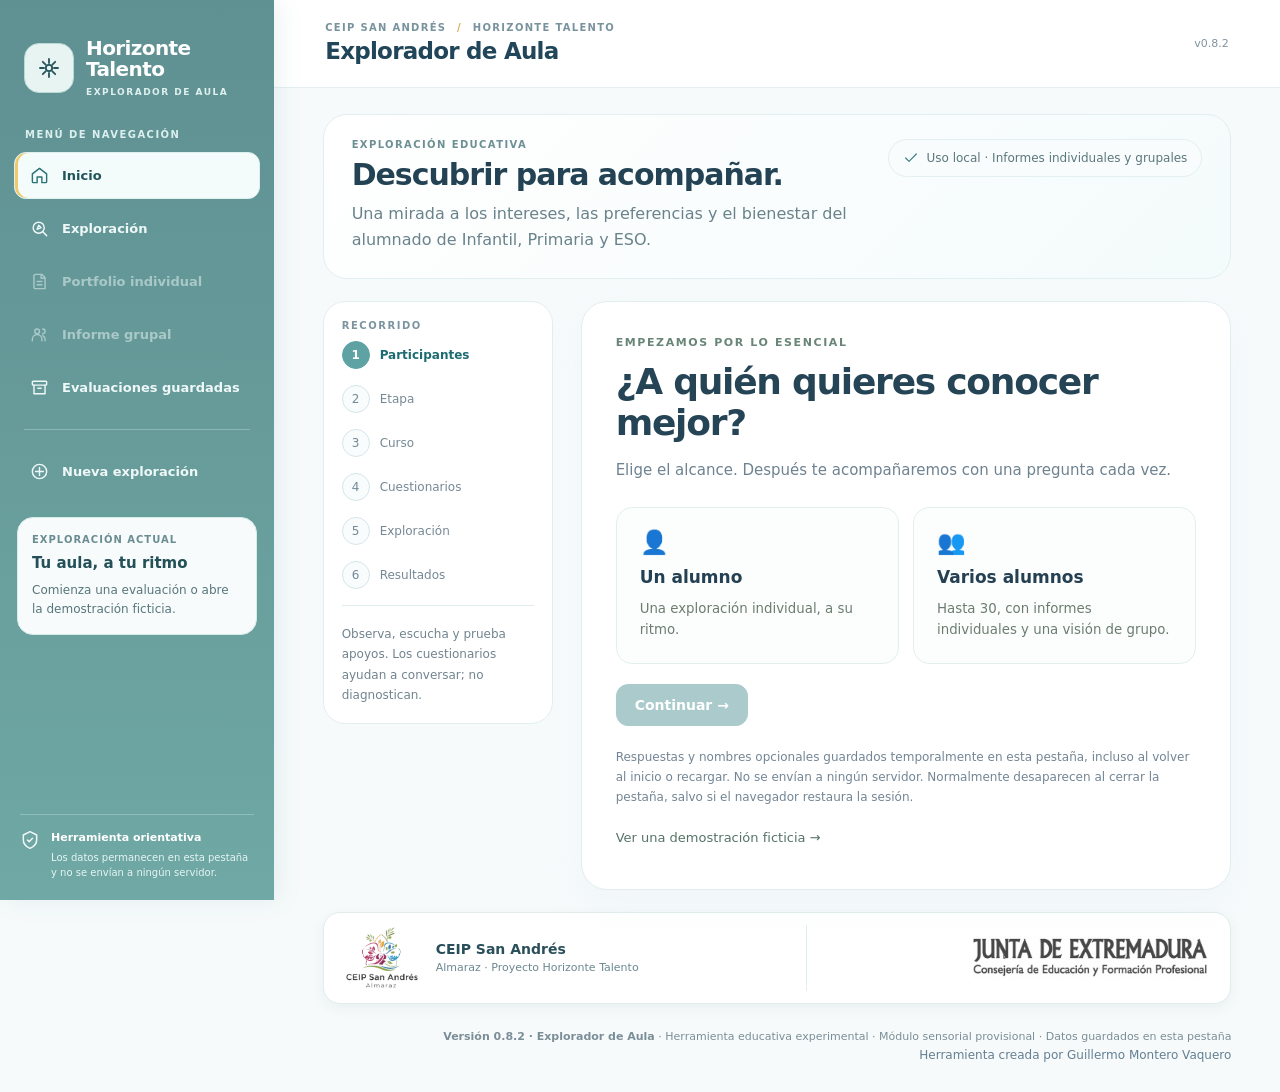
==== commit c9260449: "Add files via upload" ====
--- a/index.html
+++ b/index.html
@@ -202,7 +202,7 @@
 .ht-ai-footnote{font-size:11px!important;color:#69808b!important;margin:14px 0 0!important}
 @media(max-width:680px){.ht-ai-intro{padding:18px 16px;gap:12px}.ht-ai-star{width:40px;height:40px;font-size:20px}.ht-ai-heading{font-size:20px}.ht-ai-body{padding:17px 15px}.ht-ai-steps{grid-template-columns:1fr}.ht-ai-tab{flex:1;justify-content:center}.ht-ai-result{padding:14px}.ht-ai-preview pre{font-size:11px}}
 @media print{.ht-ai-extension{display:none!important}}
-</style></head><body>
+</style><link rel="stylesheet" href="assets/editorial.css"></head><body>
 <div class="ht-shell">
   <div class="ht-mobile-backdrop" id="ht-mobile-backdrop" hidden></div>
   <aside class="ht-sidebar" id="ht-sidebar" aria-label="Menú principal">
@@ -236,7 +236,7 @@
     <div class="ht-workspace">
       <section class="ht-intro" aria-label="Información de la herramienta">
         <div class="ht-intro-copy"><div class="ht-intro-eyebrow" id="ht-view-label">EXPLORACIÓN EDUCATIVA</div>
-        <h2>Una mirada más clara para comprender al alumnado.</h2><p>Intereses, preferencias de aprendizaje y sensibilidades del entorno escolar, presentados de forma más visual y ordenada.</p></div>
+        <h2>Descubrir para acompañar.</h2><p>Una mirada a los intereses, las preferencias y el bienestar del alumnado de Infantil, Primaria y ESO.</p></div>
         <div class="ht-intro-side"><svg class="ht-ico" viewBox="0 0 24 24" aria-hidden="true" fill="none" stroke="currentColor" stroke-width="1.8" stroke-linecap="round" stroke-linejoin="round"><path d="M20 6 9 17l-5-5"/></svg> Uso local · Informes individuales y grupales</div>
       </section>
       <div class="layout">
@@ -248,7 +248,7 @@
   <div class="ht-institutional-divider" aria-hidden="true"></div>
   <div class="ht-institutional-gov"><img src="[data-uri]" alt="Junta de Extremadura · Consejería de Educación y Formación Profesional" width="300" height="96" loading="lazy"></div>
 </section>
-      <footer><strong>Versión 0.8.1 · Explorador de Aula</strong> · Herramienta educativa experimental · Módulo sensorial provisional · Datos guardados en esta pestaña<small class="author">Herramienta creada por Guillermo Montero Vaquero</small></footer>
+      <footer><strong>Versión 0.8.2 · Explorador de Aula</strong> · Herramienta educativa experimental · Módulo sensorial provisional · Datos guardados en esta pestaña<small class="author">Herramienta creada por Guillermo Montero Vaquero</small></footer>
     </div>
   </div>
 </div>
@@ -1577,4 +1577,5 @@
  build();
 })();
 </script>
+<script src="assets/editorial.js"></script>
 </body></html>
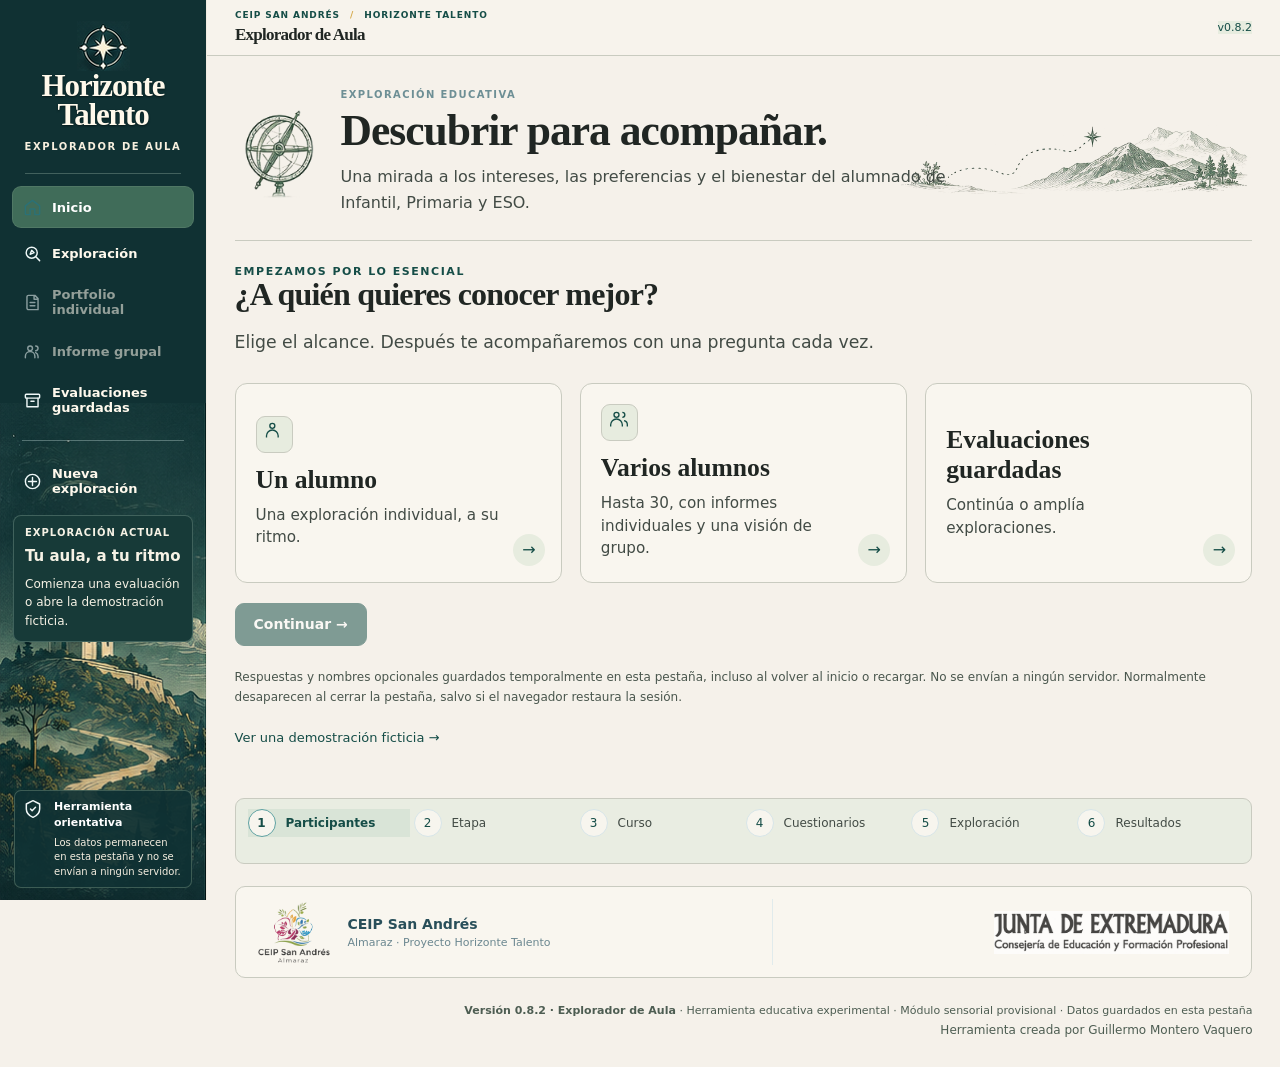
==== commit 9c562623: "Add files via upload" ====
--- a/index.html
+++ b/index.html
@@ -979,15 +979,112 @@
 function pdfColor(hex){const s=hex.replace('#','');return [parseInt(s.substring(0,2),16),parseInt(s.substring(2,4),16),parseInt(s.substring(4,6),16)].map(n=>(n/255).toFixed(3)).join(' ')}
 function pdfByteString(str){const a=new Uint8Array(str.length);for(let i=0;i<str.length;i++)a[i]=str.charCodeAt(i)&255;return a}
 function pdfConcat(chunks){const len=chunks.reduce((n,a)=>n+a.length,0);const output=new Uint8Array(len);let at=0;for(const chunk of chunks){output.set(chunk,at);at+=chunk.length}return output}
+// Fuentes PDF locales (subconjuntos WinAnsi). Licencia: assets/OFL-PDF.txt.
+const PDF_FONTS=[{"name":"HorizonteSans-Regular","flags":32,"widths":[278,278,355,556,556,889,667,191,333,333,389,584,278,333,278,278,556,556,556,556,556,556,556,556,556,556,278,278,584,584,584,556,1015,667,667,722,722,667,611,778,722,278,500,667,556,833,722,778,667,778,722,667,611,722,667,944,667,667,611,278,278,278,469,556,333,556,556,500,556,556,278,556,556,222,222,500,222,833,556,556,556,556,333,500,278,556,500,722,500,500,500,334,260,334,584,750,556,750,222,556,333,1000,556,556,333,1000,667,333,1000,750,611,750,750,222,222,333,333,350,556,1000,333,1000,500,333,944,750,500,667,278,333,556,556,556,556,260,556,333,737,370,556,584,333,737,552,400,549,333,333,333,576,537,333,333,333,365,556,834,834,834,611,667,667,667,667,667,667,1000,722,667,667,667,667,278,278,278,278,722,722,778,778,778,778,778,584,778,722,722,722,722,667,667,611,556,556,556,556,556,556,889,500,556,556,556,556,278,278,278,278,556,556,556,556,556,556,556,549,611,556,556,556,556,500,556,500],"bbox":[-203,-212,1000,878],"ascent":905,"descent":-212,"cap":688,"stem":80,"data":"AAEAAAARAQAABAAQR0RFRgKFAz8AAKVsAAAAKEdQT1MHIvGPAACllAAAAmRHU1VCwfXF3wAAp/gAAABIT1MvMnr//OUAAAGYAAAAYGNtYXDOjnEoAAAFlAAAALxjdnQgStpL+gAAEUgAAAKIZnBnbX5hthEAAAZQAAAHtGdhc3AAGAAJAAClXAAAABBnbHlmy5JwbQAAFaAAAIYiaGVhZBT4T/[base64]/5g/vQIAAABAAAAAAAAAAAAAAAAAAAA5wABAAAA5wBPAAcASQAEAAIAEAAvAFwAAAKkAgQAAwABAAMEowGQAAUAAAWaBTMAAAEbBZoFMwAAA9EAZgISCAUCCwYEAgICAgIEgAAALwAAAAoAAAAAAAAAADFBU0MAQAAgISIF0/[base64]/+ECqgBqBHMAVwRzAIQEAABXBHMAVgRzAFcCOQAdBHMAVgRzAI4BxwCJAcf/zgQAAIoBxwCKBqoAiARzAIgEcwBWBHMAhARzAFYCqgCIBAAAOQI5AB8EcwCFBAAABwXH//0EAAAXBAAABQQAAFMCrAAiAhQAtwKsACIErABcAjkAAAKqAPIEcwCHBHMAOgRzAHEEc//+AhQAtwRzAHMCqgAtBeUAHwL2ABoEcwBTBKwAZAKqAFsF5QAfBGv/7wMzAHoEZABBAqoAKQKqABsCqgBIBJwAjARMAFACqgDzAqoAdwKqAFAC7AAbBHMAUwasADgGrAA4BqwASQTjAIMFVgAEBVYABAVWAAQFVgAEBVYABAVWAAQIAAAYBccAaAVWAKgFVgCoBVYAqAVWAKgCOQAJAjkAjgI5/9ICOQAHBccADgXHAKgGOQBhBjkAYQY5AGEGOQBhBjkAYQSsAI4GOQBHBccAngXHAJ4FxwCeBccAngVWAC0FVgCoBOMAjgRzAFcEcwBXBHMAVwRzAFcEcwBXBHMAVwcdAEIEAABXBHMAVwRzAFcEcwBXBHMAVwI5AAoCOQCHAjn/0wI5AAgEcwBWBHMAjARzAFYEcwBWBHMAVgRzAFYEcwBWBGQAQQTjACwEcwCLBHMAiwRzAIsEcwCLBAAABQRzAIoEAAAFAjkAwggAAGEHjQBWBVYAXQQAADkFVgAtBOMAQQQAAFMEcwDAAqoAAAKqAAACqgAzAqr/6QRzAAAIAAAAAccAfwHHAH8BxwB/AqoASwKqAEsCqgBLBHMAigRzAIgCzQBRCAABFggAADcCqgBYAqoAWQFW/mADcAB8BHMAEAgAALwCOQC7AloAagJaAEgCmAAAApgAAAKHAC0CoP/pAAAAAgAAAAMAAAAUAAMAAQAAABQABACoAAAAJgAgAAQABgB+AP8BUwFhAXgBfgGSAsYC3CAUIBogHiAiICYgMCA6IKwhIv//AAAAIACgAVIBYAF4AX0BkgLGAtwgEyAYIBwgICAmIDAgOSCsISL////h/8D/b/9j/03/Sf82/[base64]/[base64]/[base64]/[base64]/sQECBgywBiNlQrAHI0KwARYBLSywgLACQ1CwAbACQ1RbWCEjELAgGskbihDtWS0ssFkrLSyKEOUtQSEACQE/AAEBOQBVAT4AAQE5AFUBQgFAABQAHwFBAUAAHwAfATsAMwE6AFUBOAAzATkAVQBAAQcAAQAfAQcAAQCfAQRAqgHA/QGv/QEA/QEKT/sBIPsB9VAoH/JGKB/xRiof8EYrH1/vf+8CD+9P71/vj++v7wUL5eQeH+PiRh8P4gFA4kYWH+HgRh/P4N/g7+ADQOAzNkbgRhgf7u3/H+0B6FXsSOtV6jIAVeno6FXnSABV5gD/H90931XfAQNV3j0DVdwD/x8P1R/VAg/VH9UCQMoYG0bPwgG9wDwfwVAmH7y+KB//uQFQuHC4gLgDuP/AQP+4EjJGH7c/t0+3b7d/t5+3r7cHGLYBcLKgsrCyAw+yAZC1AbC1AQ+1AQgPsz+z77MDgLCQsAKwsMCw0LADL68/rwKgrbCtAsCt0K0CL6w/rAKfqwHAqtCqAk+pj6kCL6lvqb+p/6kEnJskH1CbAW+WAb+WAZZGHR+VlBcfD5QflH+Uj5T/lAUwkUCRAoCRAXCPgI8CkI8BwI/QjwJPjF+Mb4wDhkb/H5+FAYSDMR90cz8fc1AmH29uPB9uRjUfGgEYVRkzGFUHMwNVBgP/H2BQJh9fUCYfXEYxH1taSB9aRjEfEzISVQUBA1UEMgNVbAMBDAM8A0wDbAN8AwXvUf9AZFECQFE1OEZAUSUoRs9QAUlGIB9IRjUfR0Y1H69GAd9G70YCgEYBFjIVVREBD1UQMg9VAgEAVQEAAR8fDz8PXw9/DwQPDy8PTw9vD48P3w//Dwc/D38P7w8DbwABTwABgBYBBQG4AZCxVFMrK0u4B/[base64]/sAAAAAP/sAAAAAP/[base64]//MADfyzAIMAiQCPAJYAaQBxBcwAD/we//IANATmAA3+1AC/Ax8ApwCuALUAAAAAAIEAAAAAAAAAAAdIA2oCtgIC/ZMAAACRAGcAkQBhAdkAAAKNA0EAAAAAAAAAAAAAAAAAAAAAAAAAAAAAAAAAAAAAAAAAAAAAAAAAAAAAAAAAAAAAAAAAAAAAAAAAAAAAAAAAAAAAAAAAAAAAAAAAAAAAAAAAAAAAAAAAAAAAAAAAAAaBBGgAFATLAAD/7P/T/n8AgwDbAKoAugCgAM8AAAAAAAABBgEtAcECgAL7A40DpwPXBAgEUwSNBLIEzgTlBP0FPwVrBbgGJQZmBsQHJQdVB8cILAhSCIIItAjnCRgJeAouCoEK7AtNC40Lzgv/[base64]/BYEAAwAHAeRA/wMHBwIEBAkIIAEBDwEBDgMBBUAEBZxbBAIDkgkBhAkBcgkBYgkBVAkBRAkBMgkBIgkBFAkBBAkB8gkB4gkB1AkBxAkBsgkBpAkBlAkBhAkBcgkBZAkBVAkBRAkBNAkBJAkBFAkBBAkBZ/[base64]/[base64]/yckAAAIAVwPGAoAFgQADAAcAI0AQAwIHBgIGCQgFIAABAAYCAwA/M81dMhESATk5ETMRMzEwASMDMwEjAzMCao4UuP55jRW4A8YBu/[base64]/uVYblb+lVRuVMnhTvwBElluWAFrWG5Y0/1AUAFqTgN1/o9s/mgBmP5oAZhsAXFsAZj+aAGY/mhs/o8BcQAAAwAW/[base64]/1cMmNv/vwUEgFVJXd4CQHwLEZbaEmbrwmDgwmXoCFeaQv+QypGWHhRpcgLogIYQVQ3Jf4sCXQC9DtSOBwBpQ4AAAUASf/0BtQFjQALAA8AGwAnADMAV0A1HAAiBg4PDA0oEy4ZGRMNDwYABjU0FjG2WRAWuFsQK7ZZEAQOAw0SCR+2WQMJuFsDJbZZAxMAPysrKwAYPz8/KysrERIBFzkRMxEzETMRMxEzETMxMAEUBiMiJjU0NjMyFgEjATMlMhYVFAYjIiY1NDYBNCYjIgYVFBYzMjYBNCYjIgYVFBYzMjYG1KKenJ+ZpqSY+zubA5qd+9+fmp+enp+aBV1NW1tRT1tYUvvwTFpeUFBcV1EBstfn4d3k3+X9cAWBDODe2ero29/f/CWzoZ62q6WnAsawop+zraWoAAMASP/sBTYFiQAjAC8AOQB1QEY0CCoNJBMaGyEbEx0YAjAWLDIKDQgNOjsWMicFECdRWSwKEDcCMB0YBBoaBZAQAcAQAQ8QPxACCQMQBTdRWQUWAB9QWQAWAD8rABg/KwAYL19eXV1xEjkvFzkREjk5KxESADk5ERIBFzkRMxEzETMRMzEwBSInBgYjIiY1ECUmJjU0NjMyFhUUBgcWFzY3FwYHFjMyNxUGATQmIyIGFRQXPgIDJicGFRQWMzI2BKmxeUvAadfsAVchMLeol7m34m+2cTqRP5VgcEcuOP5nZFZgZEGDez9Kxnnsm4ZHjgx/QUbPuAEWlz6qRpalmIR2uFrNz6b0K/ncYhCHFgR5SFtnW3KCNU5a/KLq32TJeY03AAABAGgDxgEgBYEAAwAZQAsDAgIEBSAAAQACAwA/zV0REgE5ETMxMAEjAzMBCo0VuAPGAbsAAQB//lgCngXMAA4AIkAQBwALCgMECgQAAw8QChsDAAA/PxESARc5ETMRMxEzMTATEBI3MwYCERASFyMmAhF/tbyuu6+tva69tAIUASEBzMvQ/iz+6v7r/i7TzAHNAR8AAQAM/lgCKwXMAA4AIkAQBwADBAsKAAQKAw8QCgADGwA/PxESARc5ETMRMxEzMTABEAIHIzYSERACJzMWEhECK7W8rryur7uuvbQCEP7f/jTL0gHRARcBFwHS0cz+M/7hAAABACECsgL9BYEADgBTQDIMAAMGCQUKBQQLBAEaBCoEAgcIFggBBQglCAIECAoODQ0CCgoCDxDfBQEABfAFAgUOAwA/zF1dERIBOTkREjkRMxE5OV1dETNdXREzERc5MTABJRcFFwcDAyc3JTcFAzMByAEILf7muXeWnHe9/ugtAQsMiARaZ4RJ+kgBAv8ASPhJhmsBKQABAGQAtARHBJ4ACwBDQCYJAAAGAwMNDKkCAQMPAl8CAgwGAgAEBQStWQnWBwE3B4cHAgcFswA/M11dMysRADMzX15dX10REgE5ETMzETMxMAERIxEhNSERMxEhFQKfk/[base64]/+wCOQXMAAMAE7cCBQAEAQAAEwA/PxEBMxEzMTAVATMBAZue/mkUBeD6IAAAAgBQ/+wEIwWWAAsAFwAoQBQSBgwABgAYGQkPc1kJBwMVc1kDGQA/KwAYPysREgE5OREzETMxMAEQAiMiAhEQEiEyEgMQAiMiAhEQEjMyEgQj+fPz9O0BAPntt42ippGToJ+UAsH+n/6MAXIBYwFrAWr+kv6ZATEBEv7y/sv+1P7qARwAAQCcAAAEDwWBAAoAK0AUBAgCAgsMBQQEAwYGCAEAAXRZABgAPysRADMYPzMzLzMREgE5ETMzMTAzNSERBTUlMxEhFZwBZ/7CAU2mAVeZBDzjquX7GJkAAAEAZwAABAwFlgAeAD5AIBwADg8IFR0VDwAEHyAIHA4SEgtzWRIHAQAcABx0WQAYAD8rERIAORg/KxEAMxI5ERIBFzkRMxEzETMxMDM1PgU1NCYjIgYHJzY2MzIWFRQGBgcGBgchFWczk6KfgE+IeXOVDbgU98LV5UuU0XOIHgLff3WzkXx8iFZ0gH1xEanIyblSoqKqXpdGmQABAE7/7AQZBZYAKABjQDkHBhscFSIMAAAiJRAcBgYpKiUREBEQdFkRGBOCTREYEwFNDxEBEAUREQMbHx8Yc1kfBwMJc1kHAxkAPzMrABg/[base64]//sEBP4wDtvxMjgN3Bl4T/exKFAABAFL/7AQdBYEAHABeQDUSExgXFBQAEwcGGBMMAAAWEwYEHR4aD3NZGhoDFBQXdFkUBgMJc1lnBwEWBwFzB4MHAgcDGQA/M11dXSsAGD8rERIAORgvKxESARc5ETMRMxEzERI5ETMREjkxMAEUACMiJic3FjMyNjU0JiMiBgcjEyEVIQM2MzIWBB3+9+vF8iC2OeyRpKWMSX4/sC8DIf2DG3Wu0PcBy9//AKyjFdGvmYWkLjcC9pn+QVr0AAIAaP/sBBkFlgAWACIAUEArHREGDAsXAAALBgMjJBEaFBp1WRQUAwkJDnNZDwyPDAIKBQwJBwMgc1kDGQA/KwAYPzNfXl0rERIAORgvKxEAMxESARc5ETMRMxEzMzEwARQCIyICERAAMyATByYjIgIRNjYzMhYHNCYjIgYVFBYzMjYEGfLV7vwBBvIBP1OsNbOaqTGyc8Plt5aGfpuhfoKUAc3f/v4BYgFSAW4BiP7hH6z+4f7wW1/01pmmk4Gj0K8AAQBpAAAEDAWBAAsAKkAUCAQFBQAJCQAMDQAJCgl0WQoGBBgAPz8rEQAzERIBOTkREjkRMzIxMAEKAhUjEBIBITUhBAzYslm85QEM/QsDowTv/rb+iv6UwwEOAlUBhZkAAwBZ/[base64]/nntzhfHL0PGGdIeW3v76f4WJfX+FI5yNiZoBKZOQAYnD2tbFirwUBBu0eaHIxKd5tBcEFrkCDe94d3l/df38g4WPff7djQAAAgBg/+wEEgWWABcAJABUQC4eEgcGGAwAAAYSAyUmDCEPIXNZDw8fDwIOAw8PAxUVG3NZFQcDCXNZFwcBBwMZAD8zXSsAGD8rERIAORgvX15dKxEAMxESARc5ETMzETMRMzEwARAAIyImJzcWMzISEwYGIyICNTQ2MzISBzQmIyIGFRQWMzI2NgQS/vf1pccrrDa4m6oEKMJ0vuT43evyxJyDgpaWgE6GTQLd/pX+eoubG7ABIAELWm0BBNfd/f6kr6rPsZeas0eCAAIAuwAAAX4EOgADAAcAJ0ATAwcHBAAECQgEBZxbBAEAnFsBDwA/KwAYLysREgE5OREzETMxMBM1MxUDNTMVu8PDwwNrz8/8lc/PAAACALj++gGBBDoACQANAC5AGQ0AAAgKCAUDDg8LCpxbCw8ABahbCACcWwgALysrABg/KxESARc5ETMRMzEwJRUUBgcjNjUjNRE1MxUBgSYoe15Yw8+cao5BiH7PApzPzwABAGUAmgRIBKoABgA8QCcDBgQABAcIBT8GfwaPBgMGAzACcAKAAgMCAQAPBD8EbwSfBM8EBQQAGS9dMzPNXTLNXTIREgEXOTEwEzUBFQEBFWUD4/ymA1oCO80Bopr+kv6RmQAAAgBkAVgERwPsAAMABwA/QCgHAwAEBAgJBQStWQ8FHwVPBV8FzwUFCgMFAUABAK1ZUAHQAQIPAQEBAC9dXSsAGhgQzl9eXSsREgEXOTEwEzUhFQE1IRVkA+P8HQPjA1iUlP4AlJQAAQBlAJoESASqAAYAPEAnBgIAAwQHCAMwBHAEgAQDBAE/AH8AjwADAAYFDwI/Am8CnwLPAgUCABkvXTMzzV0yzV0yERIBFzkxMDc1AQE1ARVlA1r8pgPjmpkBbwFumv5ezQACAFQAAAQnBZYAHgAiAFJALCEgGBkICRIAAAkgGQQjJBIcDwk/CQIOAwkgHyCcWx8MGAENAxgcHBVfWRwEAD8rEQAzX15dGC8rABgQxl9eXRE5ERIBFzkRMxEzETMRMzEwARQGBgcHBgYHIz4HNTQmIyIGByc2JDMyBAE1MxUEJyxSXVBIRgGvAic+TlBNPCWbjIykDrgaAQTW3wEA/Y/[base64]/ozUnQEpxpEBKqA3kf6trvH+l7/5AboBEvEBXrn9ooRuZZ1aX2N90CgXAvO6/tOkWFhGe3vMtaQBGqa2oP4GpFleivKTswEVldb+bfrB/tmeS1dwV1u/AWHmARgByv+1/rbiZn1/4YN4iNKdXAAAAgAEAAAFUgWBAAcAEABbQDYNAQAMAgMGBQgAAwQECAcDEhEMAl9ZDAwIBQMEABKwEgFQEgHwEgHAEgGQEgFgEgEwEgEvEgFdXV1dXV1xcQA/Mj8zOS8rERIBFzkRMzIRMzMSOTkSOTkxMCEDIQMjATMBAQcGBwMhAyYnBI+h/X6ixgI/2QI2/VsJGTG0Ag+1HBwBnP5kBYH6fwTxHFOC/jEB0UVXAAMAqAAABOoFgQANABYAHgBoQDoLEwgTGxsEDggXAAAIBAMfIAsTGhMaX1kTJBMCTQ8TAQM+EwEEDxMBEAUTEwQFBRJfWQUDBBtfWQQSAD8rABg/KxESADkYL19eXV9dX3ErKxESADkREgEXOREzETMRMxEzERI5MTABFAQjIREhIBEUBgcWFgE0JiMhESEyNhM0ISERITI2BOr+7vT9xAIAAfCMgKi2/u6clP6/AUGZl1H+ov6cAXOvoAGNvNEFgf6qfaodFLkB+nJi/kJz/f/5/gSCAAABAGj/7AV5BZYAGQBeQDkDEBcWCAkJFhADGhsPFwENAxcXExMAX1kTBAAIEAhACFAIkAigCNAI4AgIDAMICAwMBl9ZDBMgGwFdAD8rEQAzGC9fXl0/KxEAMxgvX15dERIBFzkRMxEzETMxMAEiABEQADMgExcGBCMiJAI1EAAhMgQXByYmAxjq/vwBD+cBKJWcV/7F0NX+yaMBbAFC4QEuR7Ux2QT6/tP++v79/sUBJU62vrEBSeEBUQF+sK08e4IAAAIAqAAABWUFgQAJABMALEAXDwUKAAUAFBUGDl9ZBgMFD19ZBRIgFQFdAD8rABg/KxESATk5ETMRMzEwARQCBCMhESEgAAMQACEhESEyNhIFZar+yMz98QHSAWYBhcD+4f7w/vEBOpvrfgLP2v65rgWB/pn+tQEGARP7sYgBAAAAAQCoAAAE/gWBAAsAVEAyBQkJAAoDBwAEDA0FCF9ZjwUBugUBeQWJBQIPBQEIAwUFAAEBBF9ZAQMACV9ZABIgDQFdAD8rABg/KxESADkYL19eXV1dcSsREgEXOREzETMxMDMRIRUhESEVIREhFagELfySAzL8zgOXBYGc/jya/hWcAAEAqAAABJEFgQAJADZAHQEFBQYIAgYDCgsBBF9ZAQEFBwcAX1kHAwUSIAsBXQA/PysREgA5GC8rERIBFzkRMxEzMTABESEVIREjESEVAWcDEvzuvwPpBOX99J79xQWBnAAAAQBn/+wFoAWWAB4AYkA7BwYNABMYGAYVAAQfIBYVX1kAFgEYAxYWGwMbEF9ZGxMDCl9ZMAdABwKQB+AHAgcHAwSAIAFgIAEgIAFdXV0APzMvXXErABg/KxESADkYL19eXSsREgEXOREzETMRMzEwExAAITIEFwcmJiMiABEQADMyNjc1ITUhEQYEIyIkAmcBcAFN6gEkT7Y80530/v4BEvKK70r+WwJVcP67vt3+wKkCxwFXAXierjZ4bv7Z/vT+9f7LVEj+oP4acn2wAUsAAAEAqAAABSAFgQALAHJAFwcDAwQIAAALBAsMDQcCX1lQBwHgBwEHuP/[base64]/+wDaAWBABAARkAqAwIJDg4LAgMREgwLX1kMAwAGX1lAAwEDAwATIBIBYBIBUBIBQBIBIBIBXV1dXXEAPzIvXSsAGD8rERIBFzkRMxEzMTAFIAM3FhYzMjY1ESE1IREUBgHJ/ppDuxJ+X2h4/vEBzd4UAXIfdIKPigNFnPwjzesAAQCoAAAFPwWBAAsANEAbAAsICQcDAwQLCQoEBAwNCgcBAgQECAUDAAQSAD8zPzMSFzkREgEXOREzETMRMxEzMTAhAQcRIxEzEQEzAQEEUv3NuL+/Aqfh/agCqAKojP3kBYH9PgLC/[base64]/EADwKpub738VAWB/C87hx4ooxUD0fp/AAEAqAAABSAFgQANAFBALwAKCg0HBAQFDQUPDgsBBgMIAAUSIA8BwA8BsA8BoA8BgA8BcA8BYA8BUA8BIA8BXV1dXV1dXV1xAD8zMz8zMxESATk5ETMRMxEzETMxMCEBFxcRIxEzASY1ETMRBDr9DgUFqt4C+gysBLBhp/xYBYH7SMRYA5z6fwACAGH/7AXXBZYADgAaADBAGhUIDwAIABscCxJfWQsEBBhfWQQTgBwBIBwBXV0APysAGD8rERIBOTkRMxEzMTABFAIEIyIkAjUQACEyBBIHEAAjIgAREAAzMgAF16n+xNfZ/sWmAXIBStcBPKfD/vnw8v74AQvt9AEFAsfd/rSysAFN3gFSAX2r/rreAQcBLP7Y/vX+9/7JAS0AAgCoAAAE6gWBAAoAEQA8QCAPBQUGCwAGABITDwRfWQ8PBQcHDl9ZBwMFEiATASATAV1xAD8/[base64]/7U/vUphWY3PF1Vl8M+xv7hlwFyAUrXATynw/758PL++AEL7fQBBQLH/tb+gCN+cA2GFqvICrUBQ9UBUgF9q/663gEHASz+2P71/vf+yQEtAAIAqAAABWgFgQANABYAV0AvAQwMEwkTAwMEDgkADQ0JBAMXGAwCEwJfWRMTAAUFEl9ZBQMEABKAGAFwGAEgGAFdXV0APzI/KxESADkYLysRADMREgEXOREzETMRMxEzERI5ETMxMCEBIREjESEyBBUUBgcBAzQmIyERITI2BIz+kv5JvwKX7gEDt6EBkPinnf47Ac2XpQJJ/bcFgdW+ndYc/aED7HuB/fiNAAABAF3/7AT4BZYALQCOQB8MAB0cIxYGBQUWHAAELy4MEBMWSEkMWQxpDAMPDAEjuP/wQDkTFkhGI1YjZiMDDSMBDAQMIwMZGSBfWW8dAVkdAUsdAQMAHQEJBR0ZBAMJX1lgBgFSBgFEBgEGAxMAPzNdXV0rABg/M19eXV9dXV0rERIAOTlfXl1dK11dKxESARc5ETMRMxEzETMxMAEUBCEgAzcWFjMyNjU0LgInLgM1NCQhMhYXByYmIyIGFRQWFhceBQT4/s/+6/39Urkg0LO5yT9ynmCnrWQ1ARUBAvD+M7wfrpqpskWCwkGBdmdMKwGFw9YBZiV/[base64]/CQEfCQEACQE37wkB0AkBkAkBgAkBbwkBUAkBLwkBAAkB0AkBrwkBkAkBfwkBbwkBUAkBQAkBIAkBEAkB/wkB4AkBvwkBoAkBkAkBYAkBQAkBPwkBIAkBDwkBB15dXV1dXV1dXV1dcXFxcXFxcXFxcnJycnJycnJeXV1dXV1dXV1xcXFxcXFxcXFycnJycnJyXl1dXV1fXV1dXV1dcXFxcQA/PysRADMREgEXOREzMTABESMRITUhFQLQvv4cBIYE5fsbBOWcnAAAAQCe/+wFKQWBABMASUAsDRAHBBAEFRQOBQMACl9ZABMgFQHAFQGwFQGgFQGAFQFwFQFgFQFQFQEgFQFdXV1dXV1dXXEAPysAGD8zERIBOTkRMxEzMTAFIiQmNREzERQWMzI2NREzERQGBALbrf7+jr/Eub7TvpH+9xR+8KYDgfyPwcjPxwNk/[base64]/RsB7BsB3RsBzBsBvRsBqxsBnBsBixsBfBsBaxsBXBsBSxsBPBsBKxsBHBsBCxsB/BsB6xsB3BsByxsBvBsBqxsBnBsBAI0bAX8bAW0bAV8bAU0bAS8bPxsCHRsBDxsB/RsB7xsB3RsBzxsBvRsBrxsBnRsBjxsBbRt9GwJbGwFNGwE7GwEtGwEbGwENGwE4+xsB7RsB2xsBzRtAbwG7GwGtGwGbGwGNGwF7GwFtGwFLG1sbAjkbASsbARkbAQsbAfkbAesbAd0bAcsbAb0bAasbAZ0bAYsbAX0bAWsbAV0bAUsbAT0bAQErGwEfGwECXxt/G58bvxvfG/8bBgAbAQgYEAQJAxQNDQEIEgA/[base64]/5P5hx/0tJhg/9rf1OCAJGyIBCMcDf1TZdJz8ZAWB/IGosm4BBANn/[base64]/Mj8zFzldXQFdX11dcXJycnJycl5dXV1dXV1dXV1dXXFxcXFxcXFxcXFycnJyXl1dcRESFzkRMxEzETMRMzEwIQEBIwEBMwEBMwEBBFj+Wf5Q0wIY/hHTAYgBfdP+HgILAmj9mALcAqX91wIp/WL9HQAAAQAtAAAFKQWBAAgBsED/[base64]/MxI5Xl0RMzMREgE5OREzETMSOREzEjkxMAERIxEBMwEBMwMJvv3i0gGtAavSAkj9uAJIAzn9YQKfAAEAQQAABKMFgQAJAEpAKwgCAwcJBwQCBAoLBwMEBQRfWQUDAggBCF9ZARKACwFwCwFgCwFQCwFACwFdXV1dXQA/KxEAMxg/KxEAMzMREgEXOREzETMxMCEhNQEhNSEVASEEo/ueA1r87wPq/KYDiY8EVpyL+6YAAAEAkv5XAikFzAAHACZAFAUABgMAAwgJAQT1WQEAAAX1WQAbAD8rABg/KxESARc5ETMxMBMRIRUjETMVkgGX6en+Vwd1gfmNgQAAAQAA/+wCOQXMAAMAE7cDBQEEAQAAEwA/PxEBMxEzMTAFATMBAZf+aZ4BmxQF4PogAAABABD+VwGnBcwABwAmQBQCBwQBBwMJCAUE9VkFAAAB9VkAGwA/KwAYPysREgEXOREzMTATNTMRIzUhERDp6QGX/leBBnOB+IsAAAEACgKhA7cFgQAGATdAbwUEAQAGAgMDAQYDCAcDBAMJCBkIKQhpCMkI2QgGFgYIAX5GCFYIpggDhgiWCPYIAwYIFghWCGYItgjGCAZOJgg2CGYIhgiWCKYI1gjmCAg2CHYIhgiWCOYI9ggGBggWCEYIVgiGCJYIpgjGCAgICLj/wLNIS0gIuP/AQExCRUgECBQIRAhUCKQItAgGdXQIhAikCLQI1AjkCAYECBQIpAi0COQI9AgGBAhUCLQI9AgEQVQIlAikCAPkCPQIAgQIFAhUCHQIBA4IuP+As1VYSAi4/4BALTs+SAIIEghyCLIIwgjSCAZwQghSCIIIkgiiCAUCCBIIYghyCAQ5AAhgCAJkAV9eXV5dcl5dKyteXXFyXl1xcl5dKyteXXFyXl1xcl5dXl0AP80REgEXOREzETMRMzMxMAkCIwEzAQMT/sv+zqIBcMsBcgKhAnn9hwLg/SAAAAH/4f5pBIr+6wADABVACQIFAAQBALpZAQAvKxEBMxEzMTADNSEVHwSp/mmCggABAGoEsQISBeQABQApQBgABQMCBAIHBgAClVsPAC8APwB/AO8ABQAAL10rERIBOTkRMxEzMTABATUzExUBtP62z9kEsQEWHf7hFAAAAgBX/+wEcwROACMAMACOQFYgKSkHBxUODy4DAw8VGgQyMR0YUVkdFiAAEQcpUVkHBxEAPw4BDw5vDgILAw4OERELUFkREAAkUFkAFsAyAaAyAZAyAYAyAXAyAWAyAVAyATAyAaAyAV1xcXFxcXFxcQA/KwAYPysRADMYL19eXXEREjkvKxESADkYPysREgEXOREzETMRMxEzETMxMAUiJjU0Njc3NTQmIyIGBycSITIWFREUFjMyNxUGIyImJyMGBicyNjY1NQcOAhUUFgGeo6Td9vNweHluC7wuAYTMzio7GiFER2RbBgZFt1pjmlnFf4NGXxSslqi0BgQ7hHJSWhEBJLux/i5QUQdwEGlwfGeHWp1TWQQCMGRRWGAAAAIAhP/sBB0FzAAXACMAXUA3HgUODg0YAA0AJCUFEQIVFRtQWRUQDQAKFQIhUFkCFrAlAT8lAZAlAXAlAR8lAf8lAeAlAcAlAV1dXXFxcXJyAD8rABg/Pz8rERIAOTkREgE5OREzETMRMzMxMAEQISImJyMUBgcjNjURMxEUBzM2NjMyEgM0JiMiBhUUFjMyNgQd/nJ7ozMCCAKuBrQEBDKles3BvXiHmIuImYh5AiL9ylljH38KNqkE7f5ZQVhoWv7s/uLjxNDi1cvJAAEAV//sA8oETgAZAGZARQANFBMGBwcTDQMaGxAXUFkfFH8UjxTfFAQUFBAQIAZwBoAG0AbgBgUABhAGYAZwBoAGwAbQBgcJAwYGCgoDUFkKFh8bAV0APysRADMYL19eXXE/My9dKxESARc5ETMRMxEzMTABFBYzMjY3FwYGIyICERASMzIWFwcmJiMiBgETiIlggQ+2FeCs4+/w4KbbHLkOcmmPgAIi2NBobAycugEfARMBEQEfrJcOWmq+AAACAFb/7APvBcwAFgAiAFZAMR0ADg4PFwYPBiQjEhUOAAALAwgIIFBZCBADGlBZAxaQJAFwJAEfJAH/JAHgJAHAJAFdXV1xcXEAPysAGD8rERIAOTkYPz8REgE5OREzETMRMzMxMCUGBiMiAhEQITIWFzMnETMRFBcjJiY1ARQWMzI2NTQmIyIGAzUypXrNwQGOe6QyAgK0BqwDB/3aeIeZioqXiHmuaFoBFAEYAjZaYnkBwfsTqTYQdCoBcOPE1N/XyMkAAgBX/+wEGAROABIAGQB3QEYTEQYHGQAADAwHEQMbGgYGAAMZAFBZDRkBFAQZGQkPDxZQWQ8QCQNQWQkW0BsBwBsBoBsBkBsBgBsBcBsBYBsBUBsBMBsBcXFxcXFxcXFxAD8rABg/KxESADkYL19eXSsREgA5GC8REgEXOREzETMRMxEzMTABFBYzMjY3FwIhIgIREBIzIBEVJyYmIyIGBwEUmpR1jRmeYf6o8Pv76QHdug+Qh4OZBgH3uspeSC3/AAEeARoBDAEe/cEYiqudr5kAAQAdAAACPAXKABUAj0BoDRMBBgECAhUEFQQXFgoPUFkKAAADBgNQWRMGDwEVHxcvF08XXxd/F48XnxcHDxc/F38Xrxe/F98X7xcHO18XvxcCfxePF58XAw8XLxevF98X7xcFF0BWZEgXQCcsSCAXMBdgFwNAFwFdcSsrXXFyXl1xAD8/MysRADMYPysREgE5MhESOREzMxEzMjEwAREjESM1MzU0NjMyFxUmIyIGFRUzFQFptJiYgoZLNC0jRT7TA7f8SQO3g3qUggyJCEZcYYMAAgBW/lcD7wRLACAALgCfQGQhFwkJHwQDKBERAx8DMC8cDxcKFA4UJVBZFBAOK1BZDhYAB1BZFQQBBgQBCwQAG0AwASAwAc8wAbAwAZAwASAwAQAwAVDfMAHAMAFPMAGgMAGAMAEvMAEPMAHwMAHQMAEPMAEIXl1dXXFxcXFycnJeXV1dXV1xcQA/Ml5dXSsAGD8rABg/KxESADk5GD8REgEXOREzETMRMxEzMzEwASImJzcWFjMgETUjBgYjIgIREBIzMhYXMzQ2NzMGFREQAzQmJiMiBhUUFjMyNjYCJLHSHrUSe2QBDQIzsnfHu8nNc6kuAggEqwazSINTin52j1WESP5Xi4AaS1EBO65oaQEIARsBHwERaWEelAc2qvzF/jgDxoS/Zcjg3sJkuwABAI4AAAPuBcwAGABgQDsVERESCAcSBxkaEwAAAxIHFQMNUFkDENAaAcAaAbAaAfAaAbAaAf8aAeAaAdAaAcAaAbAaAaAaAXAaAV1dXV1dXV1xcXJycgA/KwAYPzMSOT8REgE5OREzETMRMzEwATY2MzIWFREjETQmJiMiBhURIxEzERQGBwE9OqN9sKe1KmBVf5m0tAcBA4FqY6/O/S8CrnJvNLCV/YIFzP5+PYIKAAIAiQAAAT0FzAADAAcAbkBIAwcHAAQECAkFDwQVAQBTWQEA/wkB4AkB3wkBwAkBsAkBnwkBgAkBcAkBHwkBAAkB8AkB3wkBwAkBsAkBoAkBkAkBTwkBHwkBXXFxcXFxcXFycnJycnJycnJyAD8rABg/PxESATkRMzMRMzEwEzUzFQMRMxGJtLS0BSCsrPrgBDr7xgAC/87+VwE9BcwAAwAQAPdArAoDBAQADg4REg8PBwtQWQcbAQBTWQEAzxIBvxIBjxIBABIBb+8SAdASAY8SAT8SAf8SAa8SAZ8SAY8SAW8SAVASAUASATASASASAd8SAbASAaASAZASAU8SAT8SAS8SAQASAT3/EgHvEgHfEgHPEgGwEgGQEgGAEgFwEgEfEgEPEgH/EgHfEgHPEgG/EgGvEgGQEgFPEgH/EgHgEgHQEgHAEgGAEgFwEgEfEgFdXV1dXV1dcXFxcXFxcXJycnJycnJycnJeXV1dXV1dXV1xcXFxcXFxcXFycnJyXl1dXV0APysAGD8rABg/ERIBOREzMxEzMjEwEzUzFREUBiMiJzUXMjY1ETOJtHh4TTI+RTi0BSCsrPpamYoJiwZIaASlAAABAIoAAAQDBcwACwCNQGcICQEKCQoEAAsLBwMEBA0MHw0/DQIfDT8NXw3/DQQPDR8NPw1fDX8NBTkNQFNWSGANgA2gDcAN0A0F3w0BAA1gDYANoA0EAA0QDTANQA2ADaANwA3gDfANCQcCAQcKBAgPBQAEFQAVAD8/Pz8XOQFeXXFxciteXXFyERI5ETMzMhEzEjk5ETMRMzEwIQEHESMRMxEBMwEBAzD+koS0tAHb0/5JAc4B7m3+fwXM/GECDf4v/ZcAAQCKAAABPgXMAAMAdkBRAwAABQQBAAAV8AUB4AUB3wUBwAUBsAUBnwUBgAUBcAUBHwUBDwUB8AUB3wUBwAUBsAUBoAUBkAUBTwUB/wUB4AUB0AUBwAUBgAUBcAUBHwUBXV1dXV1dXXFxcXFxcXFycnJycnJycnJyAD8/ERIBOREzMTAzETMRirQFzPo0AAEAiAAABiMETgApAX5A/xgpAAAhCSEgEggJIAkrKhwlUFkcEBgRABUVBFBZFRAMDyEJABVkKwFLKwE/[base64]/KxESADk5GD8rERIBOTkRMzMRMxESOREzMzEwIRE0JiMiBhURIxE0JzMeAhczNjYzMhYXMzY2MzIWFREjETQmIyIGFREDAFZwc4azBqoBAgMCAzqWbHuPHAM4n3GklbJWcHaDAq6deLCg/Y0DU70qBSw5T3NaYmttYLLL/S8Crp14r6H9jQABAIgAAAPuBE4AGgBhQDwSCQkKABoKGhscEhYAFgVQWRYQDQ8KABXQHAHAHAGwHAHwHAGwHAH/HAHgHAHQHAHAHAGwHAGgHAFwHAFdXV1dXV1dcXFycnIAPzI/PysREgA5ERIBOTkRMxEzETMxMCERNCYmIyIGFREjETQnMx4CFzM2NjMyFhURAzkqXFmClrQGqgECAwIDPqN5sqUCrmt2NLKe/Y0DU70qBSw5T3Bdscz9LwACAFb/7AQdBE4ACgAWAEhALBEGCwAGABcYCA5QWQgQAxRQWQMWoBgBkBgBgBgBcBgBYBgBUBgBMBgB3xgBXXFxcXFxcXEAPysAGD8rERIBOTkRMxEzMTABEAIjIgIRECEyEgM0JiMiBhUUFjMyNgQd+u7t8gHl+Oq9hZ2ejYuVoosCHv7k/uoBIQERAjD+7/7h4MvP3NbX0AAAAgCE/lcEHQRNABcAJABdQDcYAB8RCAgJAAkmJREEFQIVG1BZFRAMDwgbAiJQWQIWsCYBPyYBkCYBcCYBHyYB/yYB4CYBwCYBXV1dcXFxcnIAPysAGD8/PysREgA5ORESATk5ETMRMzMRMzEwARAhIicjFhURIxE0JzMeAhUzNjYzMhIDNCYjIgYGFRQWMzI2BB3+cvpWBQS0Bq4BBAUEMJ6ByMa9eoVreT+ImYZ7AiL9yrwIov5ZBQanNgQxZhNkXf70/t3iwlq/[base64]/Pz8zMxESATk5ETMRMzEwMxE0JzMWFTM2NjMyFxUmIyIGFRGOBqoIBCtwZiQlJDxwdgM+coq4JYtmCqUKwbT9zAABADn/7AO2BEsAKgBkQDwHBiIVHBsNAAAbFQYEKywNIgMYGB9QWRwYEAMKUFkHAxYQLAEALAHwLAHgLAHALAFgLAGALAE/LAEQLAFdXV1xcXFxcnIAPzMrABg/MysREgA5ORESARc5ETMRMxEzETMxMAEUBiMiJic3FhYzMjY1NCYnJy4CNTQ2MzIWFwcmJiMiBhUUFhYXHgMDtufQytshnxeQgIl/WGKBm4NK08qz0xyiD4NuenQwXpePfkkoASuZpoWNH1dRVFRAUBoiKE1uUJSbfosUSE1KSy48KiUkPUphAAABAB//8AIqBSwAFABFQCQNFBQLDw8JBAQWFQ4FCAVQWQsPCQEMAwlACA8CElBZAhaAFgFdAD8rABg/Gs1fXl0zKxEAMxESATkRMzMRMzIRMzEwJQYjIjURIzUzNzMVMxUjERQWMzI3AipZXdh9hDV4yMgzPyRECBj1AtKD8vKD/VVOPw4AAAEAhf/sA+sEOgAaAF9AOxIICAsBGQsZHBsSBRYFUFkWFg0VCQAP0BwBwBwBsBwB8BwBsBwB/xwB4BwB0BwBwBwBsBwBoBwBcBwBXV1dXV1dXXFxcnJyAD8yPz8rEQAzERIBOTkRMxEzETMxMAERFBYWMzI2NREzERQXIy4CJyMGBiMiJjURAToqXFmClrQGqgECAwIDPqN5sqUEOv1Sa3Y0sp4Cc/ytvSoFLDlPcF2xzALRAAEABwAAA/[base64]/Mz8zERIBFzkRMxEzETMzMTAhIwEzExYXNzcTMwJl1f53wO4NOCMn9r8EOv1AKMV1dgLCAAH//QAABcwEOgAUAa5A/[base64]/FzM/FzMRATNeXREzXRESFzkzMhEzMxEzMxEzMzEwISMDJwYGAyMBMxMWFzcTMxMXNxMzBJbRvSQJJrnQ/tGytwckEeLBvS4fzbAC/aktqf0wBDr9IRiuSgNb/[base64]/8BANj1CSDkNASINAQEADRANAvQNAcAN0A3gDQO0DQGADZANoA0DdA0BYA0BVA0BQA0BNA0BIA0BDbj/wEAiEhhIoA0BAgANEA1QDXANgA2QDQYHCgQBBAcDAggGDwACFQA/Mz8zEhc5ETMBXl1fXStxcXFxcXFxcXFxcl9ycityXl1dXXFxcXFxcXFxcl5dXV1dXV1dXV1xcXFxcXFxERIXOREzETMRMzMzETMRMzEwIQEBIwEBMwEBMwEBAyH+3f7bwgGB/pHHAQ4BDMn+kQGGAbz+RAIsAg7+WwGl/fT90gAAAQAF/lcD/AQ6ABYB5ED/[base64]/MxEzMxEzERIBFzkRMxEzETMzMTATIic1FjMyNzcBMxMeAhc3EzMBDgK/SjImLqhiEf5TwOQFDkwDRu2+/[base64]/KxEAMxg/[base64]/5XmosBaXVzBX8Ec3UBao2YgWts/pxeiRUCFYhh/ptqbYEAAQC3/k4BXQXMAAMBQUDoAAQFAQAAhAUBdAUBYAUBVAUBRAUBNAUBJAUB4AUB1AUBxAUBtAUBpAUBhAUBdAUBZAUBIAUBFAUBBAUBaPQFAeQFAbQFAXAFAWQFAVQFAUQFATQFAcAFAbAFAaQFAZQFAYQFAXQFATsFASsFARAFAQAFAQLwBQHgBQHQBQHABQF/[base64]/lcChwXMACMAX0A6CxYWBB0aHSMQBCQlBxkaGRr1WQ8ZTxkCLxm/Gc8ZAw8ZLxlPGe8ZBAsDGRkRIiIj9VkiGxEQ9VkRAAA/[base64]/8C0JjxICAC4/8CzFxxIALj/wLMOFEgAuP/AQCwJDEgAQBNAKTxIEwsLBa1ZHwtPC58LA28LfwufC68LzwvvC/8LBwtACQ1ICwAvK11xKwAYEMQrGt0rKyvEKysREgE5OTEwASImJyYjIgYHNTYzMhYXFhYzMjcVBgYDTEWRSYFYQ3RBb5g0f4IfeC2Ccjp1AiksGi0pL49UGi4MIVyVKiYA//8AAAAAAAAAABAGAAEAAAACAPL+uQG4BDoAAwAHAcJA/[base64]/KwAaGBDOERIBOREzMxEzMTABMxMjExUjNQEKlBjExsICrfwMBYHJyQAAAgCH/+ED+gWBAB0AJgAAJSYCETQSNzUzFRYWFwcmJyYnAzY3NjcXBgYHFSMjEQYHBhUUFxYXAhrHzMzHfI+0G7kOOSU5ATUqQBC2E76TAXtkM0BENV6JEgEdAQH9AR8Rm5sPposOWjUiDPzHDCE0bAyQtg6oBHcQS1/[base64]/+AAAEdgWBABYAhkBPAgYIDwsVFhYYFAkEAAgIEQ0JCRgXExISFwMPEA9RWQcLDAtRWQQvDJ8MrwwDDEApLUgADBAMIAygDAQMFAAPEK8QAgjwEAEQEAgVEgMIEgA/PzMSOS9dXl0zM85dK3EyKxEAMysRADMRATMRMxESOREzMzMRMzMSOREzETMyMhEzMzEwASEVIRUhFSERIxEhNSE3ITUhATMBATMC0AFB/oEBf/6Bsv6DAX0C/oEBQP5bxwFzAXfHAsV9mn/[base64]/[base64]/1QEAAXMADMAQACbQF8kFxcEAwM0CTExKx4dHS4UETorEStCQXkkAWskAVwkATgkAZU+AYY+ATU+ARk3AQo3AXo3ATs3AYQJlAkCRgkBAxAJIAkCDwkBDwYJNz4kBBoAGiFRWR4aAAZRWQQAAAA/[base64]//AFxQWWAA8AHwA3AH9AUBggLDEmLCYIEAAIADg5JSkpI8lZLzXJWTIvDyl/KQIPKR8pfymPKZ8p/ykGAC8BAC8QL3AvgC+QL/AvBgkDKS8pLwQMDBTIWQwEBBzIWQQTAD8rABg/KxESADk5GC8vX15dcV1xETMrKxEAMxESATk5ETMSOTkRMxEzMjEwARQCBCMiJAI1NBIkMzIEEgc0AiQjIgQCFRQSBDMyJBIlFBYzMjcXBgYjIiY1NDYzMhcHJiYjIgYFxcH+r8HF/[base64]/6wAVCn/rEBUY0BbT8Bcx/+jP6RHQFtPwFzH/6M/pEdAAEAZAC0BEcC8gAFABxADQAFAgUGBwMCrVkAA7MAP8wrERIBOTkRMzEwJREhNSERA7b8rgPjtAGskv3C//8AWwHQAk8CcBAGAA4AAAAEAB//8AXFBZYADwAfAC0ANgCDQEoQAC4pKSAtISwsMy0zIyMkGAgIJC0ABDg3ICAkLCIzIslZJTLJWQ8kHyQC3yUBACUQJQIJAyQzJSUzJAMEDAwUyFkMBAQcyFkEEwA/KwAYPysREgAXORgvLy9fXl1xXSsrEQAzETMYLxESARc5ETMRMxEzERI5ETMRMzMRMxEzMTABFAIEIyIkAjU0EiQzMgQSBzQCJCMiBAIVFBIEMzIkEgUDIxEjESEyFhUUBgcTAzQmIyMRMzI2BcXB/q/Bxf6tu8IBUMHCAVHAXKj+26qo/tyoqQEiqakBJqj+UsehfwEzjpdoVd2fX1GqtlBUAsPB/q/ByQFNvcEBUMLD/rLCqQEhqqn+3Kep/tyoqAEk+QFQ/rADP35vZnsT/qICUEVI/tNVAAH/[base64]/5YAaiTAaj8HQPjAqj+dQGLkQGK/naR/[base64]/[base64]/AO8ABQAAL10rERIBOTkxMBM1EzMVAUjZz/62BLEUAR8d/uoAAQCM/lcEbQQ6AB4AV0AyFwoKEQseAgIBCwEgHxcGGgZQWRoWFA9QWRQWCgEPABvgIAHQIAHAIAGwIAGAIAFgIAFdXV1dXV0APz8zPysAGD8rEQAzERIBOTkRMxEzETMzETMxMBMRMxEUFjMyNjURMxEUFjMyNxUGIyImJyMGIyImJxGMtWt3gJK0JCoZHUEwW18FA2rBQ20f/lcF4/1SiouuogJz/NBMRQiBFF5kwikm/hwAAQBQ/vgD9QWBAA8AK0AUBQYPAgEBBgoDEBEHBwEABA0DBgEALzM/zTISOS8REgEXOREzMxEzMTABESMRIxEjESImNTQ2MyEVA3Rw2XGowsWtAjMFG/ndBiP53QO+uaqpv2YA//8A8wG+AbYCmhEGAOA4AAALtwBfAG8AfwADXTUAAAEAd/[base64]/R1rAAACABsCiwLTBZgACgAWAEdAKhEGCwAGABcYAxTkWQADIANQAwMJAwMDCQkO5FkJ3u8YAYAYAXAYAS8YAV1dXV0APysRADMYL19eXSsREgE5OREzETMxMAEUBiMiJjU0NjMgAzQmIyIGFRQWMzI2AtOwr6ixsqsBW5VbaGxcW2VvXAQSvMvJvr3J/nqag4eWkY2KAAIAUwCNBCADrAAIABEAOUAgAwgMEQQBDQoKEQEIBBMSCgAFAO9bDg8FLwVvBX8FBAUAL10zKxEAMxESARc5ETMRMxEzETMxMCUjNQEBNTMBFQEjNQEBNTMBFQLOqAFS/rCmAVL83aoBUv6wqAFPjR0BbwF0H/6NP/6THQFvAXQf/o0///8AOP/cBsIFgRAmAHnoABAnANwC+QAAEAcA3QO4/c///wA4AAAGdQWBECYAeegAECcA3AL5AAARBwByA/L9zwApQBkCDy8Pbw8CAQy/DAEQDGAMcAwDLywBAg8YAD81AV1dXRE1XRE1MTAA//8ASf/cBsIFjRAnANwDDQAAECcA3QO4/c8QBgBzLgAAAgCD/[base64]//AAJxwzJLdmREOzRzREVoUD85OUZYO3KEjHoMxtTTBMPJyQD//wAEAAAFUgbwEiYAIgAAEQcA4QFOAAAAGLYCEREFJgISuP/htBIVBAclKxE1ACsRNf//AAQAAAVSBvASJgAiAAARBwDiAdsAAAAUQAwCEQUmAhFMERQEByUrETUAKzX//wAEAAAFUgb+EiYAIgAAEQcA4wFgAAAAFkANAhISBSYCFwAXEQQHJSsRNQArETX//wAEAAAFUgcGEiYAIgAAEQcA5gFeAAAAFkANAhERBSYCGgIaJgQHJSsRNQArETX//wAEAAAFUgayEiYAIgAAEQcA5QFsAAAAGkAPAwIREQUmAwIVBBUTBAclKxE1NQArETU1//[base64]/PysRADMREjkYL19eXSsREgA5GC8rERIBFzkREjk5MjIyETMyETMREjk5MTAhESEDIwEhFSERIRUhESEVASMHASEDyf3cxscCrgS5/QkCu/1FAyD8IZcc/tUB3gGc/mQFgZz+PJr+FZwE7j/9gv//AGj+TgV5BZYSJgAkAAARBwB4Af4AAAAMtwEeOh4aEAklKxE1//8AqAAABP4G8BImACYAABEHAOEBPwAAABi2AQwMBSYBDbj/qrQNEAAKJSsRNQArETX//wCoAAAE/gbwEiYAJgAAEQcA4gHfAAAAFEAMAQwFJgEMKAwPAAolKxE1ACs1//8AqAAABP4G/hImACYAABEHAOMBdwAAABi2AQ0NBSYBErj/77QSDAAKJSsRNQArETX//wCoAAAE/gayEiYAJgAAEQcA5QF5AAAAHUAJAgEMDAUmAgEQuP/qtBAOAAolKxE1NQArETU1AP//AAkAAAGxBvASJgAqAAARBgDhnwAAGLYBBAQFJgEFuP/BtAUIAAIlKxE1ACsRNf//AI4AAAI2BvASJgAqAAARBgDiRgAAFEAMAQQFJgEERQQHAAIlKxE1ACs1////0gAAAmgG/hImACoAABEGAOPSAAAWQA0BBQUFJgEKAAoEAAIlKxE1ACsRNf//AAcAAAI0BrISJgAqAAARBgDl2gAAGkAPAgEEBAUmAgEIAQgGAAIlKxE1NQArETU1AAIADgAABWUFgQANABsAVEArFQ4XDgYTFxcNAQsGCx0cFg0ADV9ZEw8AASADAAAXAgsXX1kLEgISX1kCAwA/KwAYPysREgA5GC9fXl0zKxEAMxESATk5ETMzMxEzETMREjkxMBMzESEgABEUAgQjIREjJRAAISERIRUhESEyNhIOmgHSAWYBhar+yMz98ZoEl/7h/vD+8QGW/moBOpvrfgMhAmD+mf612v65rgKHSAEGARP+OZr+EogBAAD//wCoAAAFIAcGEiYALwAAEQcA5gGhAAAAFkANAQ4OBSYBFwwXIwUMJSsRNQArETX//wBh/+wF1wbwEiYAMAAAEQcA4QG2AAAAGLYCGxsFJgIcuP/YtBwfCAAlKxE1ACsRNf//AGH/7AXXBvASJgAwAAARBwDiAiUAAAAUQAwCGwUmAhslGx4IACUrETUAKzX//wBh/+wF1wb+EiYAMAAAEQcA4wHVAAAAFkANAhwcBSYCIQQhGwgAJSsRNQArETX//wBh/+wF1wcGEiYAMAAAEQcA5gHBAAAAGLYCGxsFJgIkuP/1tCQwCAAlKxE1ACsRNf//AGH/7AXXBrISJgAwAAARBwDlAdcAAAAdQAkDAhsbBSYDAh+4//+0Hx0IACUrETU1ACsRNTUAAAEAjgDhBB8EcwALACNAEAQKBggCAAAKCAMNDAAHAQcAGS9xERIBFzkRMxEzETMxMBMBATcBARcBAQcBAY4BYv6gaAFeAV5p/qIBYGb+n/6cAUoBYgFgZ/6fAV9p/qT+oGkBYf6dAAMAR//LBfQFugAUABwAJABFQCMYIB0VFRIAHQgLAAsmJR8XGiIOIl9ZEQ4EBBpfWQcEEyAmAV0APzMrABg/MysREgA5ORESATk5ETMzETMzERI5OTEwARQCBCMiJwcjNyYREAAhMhc3MwcWAzQnARYzMgABFBcBJiMiAAXXqf7E1/aoeL7IrgFyAUr3p3nAyazDYv07erT0AQX8D2UCw3yy8v74Asfd/rSycJHxwAFLAVIBfW6S8r7+veCQ/KtbAS0BE+WVA1VY/tgA//8Anv/sBSkG8BImADYAABEHAOEBjQAAABi2ARQUBSYBFbj/6LQVGAQPJSsRNQArETX//wCe/+wFKQbwEiYANgAAEQcA4gHtAAAAFEAMARQFJgEUJRQXBA8lKxE1ACs1//8Anv/sBSkG/hImADYAABEHAOMBmAAAABZADQEVFQUmARoAGhQEDyUrETUAKxE1//8Anv/sBSkGshImADYAABEHAOUBngAAAB1ACQIBFBQFJgIBGLj//rQYFgQPJSsRNTUAKxE1NQD//wAtAAAFKQbwEiYAOgAAEQcA4gHQAAAAFEAMAQkFJgEJQQkMBAglKxE1ACs1AAIAqAAABOoFgQANABYANkAcEwoGBgcOAAcAFxgFE19ZChJfWQUKBQoGCAMGEgA/PxI5OS8vKysREgE5OREzETMRMzMxMAEUBgYjIREjETMVITIEBzQmIyERITI2BOp025b+Yr+/AZLvAQLApKT+hQGDmacC34DHb/7XBYH83syGlf3AmwAAAQCO/+wEjwXMADEAbUBBHxIsGCcGIAwMAAAnLCAEMjMkGAEVGAEGGAErDAEaDAEDDwwBFAUYDCQDJBtQWSQAIBUDCVBZAxZwMwFPMwE/MwFdXV0APysAGD8/KxESADk5X15dX11dXV1dERIBFzkRMxESOREzETMyMTABFAYjIicnFhYzMjY1NCYnJiY1NDY3NjY1NCYjIgYVESMRNDYzMhYVFAcGBhUUFhYXFgSPvKqrcAI0oEVcYlVhXFs5Njo1hm2Ui7Tr6L7hcU8iN1IwuAEnlqUxpB0oVk9AZjo2hFY9ZC0wVDJNXaCi/AMEA+PmoYiPZ0gxHSY7OSB8AP//AFf/7ARzBeQSJgBCAAARBwBBALwAAAAYtgIxMREmAjK4/5W0MjUDGiUrETUAKxE1//8AV//sBHMF5BImAEIAABEHAHQBVAAAABRADAIxESYCMQsxNAMaJSsRNQArNf//AFf/7ARzBdMSJgBCAAARBwDJANoAAAAYtgIyMhEmAje4/8C0NzEDGiUrETUAKxE1//8AV//sBHMFvRImAEIAABEHAMwA9QAAABi2AjExESYCOrj/4LQ6RgMaJSsRNQArETX//wBX/+wEcwV7EiYAQgAAEQcAaADrAAAAHUAJAwIxMREmAwI1uP/KtDUzAxolKxE1NQArETU1AP//AFf/7ARzBnMSJgBCAAARBwDLAQgAAAAdQAkDAjQ0ESYDAje4/8i0NzEDGiUrETU1ACsRNTUAAAMAQv/[base64]/Zk/Skqep7vLwb3l+cQ28LgGO+mN25AHd/FDDhY1CZF1mmVcC9g+Qh3+TBgH3EbW+Xkgt/wABAYx1rJausAQEO4dvUFwRASSLi/3BGB8EAzVlSldhWZtWxKudq50A//8AV/5OA8oEThImAEQAABEHAHgBDAAAAAy3AR4oHhoNByUrETX//wBX/+wEGAXkEiYARgAAEQcAQQDdAAAAGLYCGhoRJgIbuP/ktBseDBElKxE1ACsRNf//AFf/7AQYBeQSJgBGAAARBwB0AXAAAAAUQAwCGhEmAhpUGh0MESUrETUAKzX//wBX/+wEGAXTEiYARgAAEQcAyQD1AAAAFkANAhsbESYCIAggGgwRJSsRNQArETX//wBX/+wEGAV7EiYARgAAEQcAaAD4AAAAGkAPAwIaGhEmAwIeBB4cDBElKxE1NQArETU1//8ACgAAAbIF5BImAMAAABEGAEGgAAAYtgEEBBEmAQW4/8K0BQgAAiUrETUAKxE1//8AhwAAAi8F5BImAMAAABEGAHQ/AAAUQAwBBBEmAQQ/BAcAAiUrETUAKzX////TAAACaQXTEiYAwAAAEQYAydMAABZADQEFBREmAQoCCgQAAiUrETUAKxE1//8ACAAAAjUFexImAMAAABEGAGjbAAAaQA8CAQQEESYCAQgCCAYAAiUrETU1ACsRNTUAAgBW/+wEJwXqABsAJwBzQCQcDxANChIVFAsICRgiAwMZKCkSDRUKBAsTEw8GH1BZCFAGAQa4/8BAIAcKSCQLNAtECwMCCxILUgsDCQMGCwYLJQ8AACVQWQAWAD8rABg/Ejk5Ly9fXl1dK10zKxEAMxgvEhc5ERIBOTkRMxIXOTIxMAUiAjU0NjMyFyYnBTU3JiczFhclBwcWEhUVEAITNCYjIgYVFBYzMjYCNuj4+O+JXm19/tPabYXRUFoBMgHTq675PI2cnZGQkaGVFAEC8/T+O9lyhXJeV0ckQoRwXJz+augG/vv+8wH1wK2uv76yr///AIwAAAPyBb0SJgBPBAARBwDMAPUAAAAWQA0BGxsRJgEkBSQwDRklKxE1ACsRNf//AFb/7AQdBeQSJgBQAAARBwBBAN8AAAAYtgIXFxEmAhi4/+S0GBsGACUrETUAKxE1//8AVv/sBB0F5BImAFAAABEHAHQBZwAAABRADAIXESYCF0kXGgYAJSsRNQArNf//AFb/7AQdBdMSJgBQAAARBwDJAPAAAAAWQA0CGBgRJgIdAR0XBgAlKxE1ACsRNf//AFb/7AQdBb0SJgBQAAARBwDMAPcAAAAWQA0CFxcRJgIgDSAsBgAlKxE1ACsRNf//AFb/7AQdBXsSJgBQAAARBwBoAPoAAAAaQA8DAhcXESYDAhsEGxkGACUrETU1ACsRNTUAAwBBAN8EJAR1AAMABwALAEpAKgMLCwAICAQGBAYMDQgJrlkACFAIAg0DCARABQStWQEArllPAZ8BAgEFswA/zl0rKwAaGBDOX15dKxESATk5ERI5ETMzETMxMAE1MxUBNSEVATUzFQHeqP27A+P9uqgDvre3/qKSkv5/t7cAAwAs/9oEtARcABIAGgAiAH1AThYeGxMTABsKAAokIx0VGCAMIFBZDwwQAxhQWQYDFvAkAaAkAZAkAeAkAd8kAcAkAbAkAaAkAZAkAYAkAXAkAWAkAVAkAUAkASAkAQAkAV1dXV1dXV1dXV1dXV1xcXEAPzMrABg/MysREgA5ORESATk5ETMRMxESOTkxMAEQAiMiJwcjNyY1ECEyFzczBxYHNCcBFjMyNiUUFwEmIyIGBFj67sN2ZKe4UwHlyXNbp61RvRf+HUSJoov9sxgB4kOMno0CHv7k/upidNaK5AIwW2nJhfCBXP3OWNDdglUCMVHP//8Ai//sA/EF5BImAFYGABEHAEEA7AAAABi2ARsbESYBHLj/7LQcHxkNJSsRNQArETX//wCL/+wD8QXkEiYAVgYAEQcAdAFXAAAAFEAMARsRJgEbNRseGQ0lKxE1ACs1//8Ai//sA/EF0xImAFYGABEHAMkA7wAAABi2ARwcESYBIbj//LQhGxkNJSsRNQArETX//wCL/+wD8QV7EiYAVgYAEQcAaADtAAAAHUAJAgEbGxEmAgEfuP/ztB8dGQ0lKxE1NQArETU1AP//AAX+VwP8BeQSJgBaAAARBwB0ARsAAAAUQAwBFxEmARc2FxoJEiUrETUAKzUAAgCK/lcEHQXMABQAIQA+QB8cBBMTFBULFAsiIxMbBA8IDQ0fUFkNFggYUFkIEAAAAD8/KwAYPysREgA5ORg/ERIBOTkRMxEzETMzMTATMxEUBzM2NjMyEhEQISInIxYVESMBNCYjIgYGFRQWMzI2irQEBjCegcjG/nL6VgUEtALWeoVreT+ImYZ7Bcz+WUFYZF3+9P7h/cq8CKL+WQPH4sJav5nVysX//wAF/lcD/AV7EiYAWgAAEQcAaAC7AAAAHUAJAgEXFxEmAgEbuP/[base64]/BQGQBQGABQFwBQFgBQFABQEgBQEfBQEPBQEHXl1dXV1dXV1dXV1xcXFfcXFxcXFxcnJycnJycnJeXV1dXV1dXV1dcXFxcXJycnJycnJyXl1dXV1dXV1dXV1xAD8/ERIBOREzMTAzETMRwrQEOvvGAAIAYf/2B6YFjAAUACAAX0A0HgUACg4SEhAMFxMTFwUDISIOEV9ZDg4TCxQTX1kUEgsMX1kLAwgbX1kIBAIVX1kCE38iAV0APysAGD8rABg/KwAYPysREgA5GC8rERIBFzkREjk5MhEzOTkRMzEwIQYjIAAREAAhMhchFSERIRUhESEVJTI3ESYiIyICERAAA+dDj/69/o8BcAFGa2kDkvzdAuf9GQNM+29SNCxJD/X/AQcKAYIBTwFMAXkLnP48mv4VnJEEBFcE/uL+9f70/tYAAAMAVv/sBzIETgAaACUALAB9QEUhEAsVGywAABsGBwcmGRkbEAMtLiwAUFkNLAEUBCwsCRcXKVBZFxAVCxMNEx5QWRMQDSNQWQ0WCQNQWe8GAYAGAQYGCRYAPzMvXV0rABg/KwAYPysREgA5ORg/KxESADkYL19eXSsREgEXOREzMxEzETMRMxI5OREzMTABFBYzMjY3FwIhICcGISICERASMyAXNiEgERUlNCYjIgYVECEyNgEmJiMiBgcELpqUdY0ZnmH+qP7teXz+6+77/fIBGXV+AQQB3fw/ip+ikwEqpJADBw+Qh4OZBgH3uspeSC3/ALe3ASEBEQEXARmxsf3BGCfb0NXW/lPQAUCrna+ZAP//AF3/7AT4Bv4SJgA0AAARBwDkAXMAAAAWQA0BLi4FJgEwEzA2BQAlKxE1ACsRNf//ADn/7AO2BdMSJgBUAAARBwDKAK0AAAAWQA0BKysRJgEtAC0zBgAlKxE1ACsRNf//AC0AAAUpBrISJgA6AAARBwDlAWgAAAAaQA8CAQkJBSYCAQ0ADQsECCUrETU1ACsRNTX//wBBAAAEowb+EiYAOwAAEQcA5AE4AAAAFkANAQoKBSYBDBEMEgEAJSsRNQArETX//wBTAAADmgXTEiYAWwAAEQcAygCcAAAAGLYBCgoRJgEMuP/0tAwSAAglKxE1ACsRNQABAMD+TgPDBa4AFQBDQCMHBQoKEA4LCxUWFwkNDg1QWQYODgoTEwJRWQ8TfxOvEwMTCgAvL10rERIAORgvMysRADMREgE5OREzMzMRMzMxMAEmIyIGBwczByMDIxMjNzM3NjYzMhcDpDM7PEATGtMZ1f60/[base64]/A+8DCAMAL10rABoYEMxfXl1dKxESATk5ETMRMzEwARQGIyImNTQ2MzIWBzQmIyIGFRQWMzI2AheOZGSOjmRjj2xOODlOTDs6TAWCZI6OZGWMjWQ4Tk44N1JRAAH/6QSxArYFvQAXAgRA/[base64]/AU8BBC8BPwFvAa8B3wEFAUAmK0gBAC8rXXErERIBOTkxMBE1IRUEcgHDiYkAAAEAAAHDCAACTAADADFAIgIABQQBALpZDwEfAT8BTwEELwE/AW8BrwHfAQUBQCYrSAEALytdcSsREgE5OTEwETUhFQgAAcOJiQAAAQB/A7gBSAWBAAkAI0ASBQkJBwAACwoAB5xbBQCpWwUDAD8rKxESATkRMzMRMzEwEzU0NjczBhUzFX8lK3lfWQO4kmGTQ4l9wwABAH8DuAFIBYEACQAjQBIGAAAECAgLCggHnFsIA6lbCAMAPysrERIBOREzMxEzMTABFAYHIzY1IzUzAUgmKHteWMME8GmPQIh8xQAAAQB//[base64]/[base64]/[base64]/[base64]//1B8gFjQADAA8AGwAnADMAPwBLAeJA/[base64]/TQEbTQEPTQHkTQHLTQGwTQECoE0Bj00BcE0BX00BQE0BH00BAE0BCF5dXV1dXV1dX11dXXFxcXFxcXFfcXFxcXFycnJycnJycnJyXl1dXV1dXV1dXV1xcXFxcXFxcXFxcXFycnJycnJycnJycl5dXV1dXV1dXV1dXXFxcXFxcXEAPz8/KysrABg/KysrABg/[base64]/rEBUY0BbT8Bcx/+jP6RHQAAAQBZAI0CUgOsAAgAJUAWAwgBBAgDCgkGAO9bDwYvBm8GfwYEBgAvXSsREgEXOREzMTAlIzUBATUzARUBAagBUv6wpgFRjR0BbwF0H/6NPwAB/mAAAAJiBYEAAwATtwMFAQQCAwASAD8/EQEzETMxMCEjATP+9JQDcZEFgQAAAgB8Ag0DCgU5AAoAEQAAARUjNSE1ATMRMxUDBgcDBwchAo1s/lsBmXh96Qki5CMKATwCxbi4UQIj/d5SAf8YLf7OKwsAAAEAEP/sBFYFlgArAKpAaSAnJwQpHyQkDhALCxIKDhkYGAMEDgQsLSIQERBRWSkLDAtRWSYPDB8MfwyPDJ8MBQxAJy9IAAwQDIAMAwkMQB8PER8RXxEDDxEfEY8RrxEEDxGPEQILAxERABUVHHNZGRUHBwBzWQMHGQA/MysAGD8zKxESADkYL19eXXFyMxrMXl0rcTIrEQAzKxEAMxESATk5ETMzETMRMzMzETMRMxEzMxI5ETMxMCUyNjcXBgYjIgIDIzczJzcjNzMSNjMyFhcHJiYjIgYHIQchBhUUFyEHIRYWArNkeA65Htuu2f0eqyh4AwOgKIEg+Nuv2x25DnlqjpcVAb4o/mMDBAHEKP5sFqJ+ZFsOm6gBBgEEgU5WfwEB+6maDltkrrx/[base64]/c0qwAGd/PkCmP1oAphvbwAAAQC7Ab4BfgKaAAMAI0AUAwAABAUBAJtZDwEfAQIBQA8mSAEALytdKxESATkRMzEwEzUzFbvDAb7c3AAAAQBqBfoCEgbwAAUAJkAXAQQGB58CrwK/AgMCgB8ALwA/AF8ABAAAL10azV0REgE5OTEwASU1MxcVAaD+ys/ZBfrZHeIUAAEASAX6AfAG8AAFACZAFwEEBgefAq8CvwIDAoAfAC8APwBfAAQAAC9dGs1dERIBOTkxMBM1NzMVBUjZz/7KBfoU4h3ZAAABAAAF+gKWBv4ACQA0QB0JCAMDAQYABgsKA58IrwgCCIAFHwEvAT8BXwEEAQAvXTMazV05ERIBOTkREjkRMzMxMAEVIycjByM1NzMClmnbAuho6swGDhSLixTwAAEAAAX6ApYG/gAJADBAGwABBQUIAwMICgufA68DAgOAHwEvAT8BXwEEAQAvXRrNXRESATk5ERI5ETMzMTABIyc1MxczNzMVAbbM6mjoAttpBfrvFYuLFQACAC0F+gJaBrIAAwAHACRAEAcEAAMEAwgJAQUEBZFZAAQALzMrEQAzERIBOTkRMxEzMTABNTMVITUzFQG3o/3TpQX6uLi4uAAB/[base64]/70AlgAAAAAAAAAAAAAAAAAAAAAAAAAAAOcAAAADAAQABQAGAAcACAAJAAoACwAMAA0ADgAPABAAEQASABMAFAAVABYAFwAYABkAGgAbABwAHQAeAB8AIAAhACIAIwAkACUAJgAnACgAKQAqACsALAAtAC4ALwAwADEAMgAzADQANQA2ADcAOAA5ADoAOwA8AD0APgA/[base64]//wADAAEAAAAMAAAAAAAAAAIABAAAAL8AAQDBAMkAAQDMANsAAQDeAN8AAQABAAAACgA6AEgABERGTFQAGmN5cmwAJGdyZWsAJGxhdG4AJAAEAAAAAP//AAAABAAAAAD//wABAAAAAWtlcm4ACAAAAAEAAAABAAQAAgAIAAEACAABAC4ABAAAABIAVgBkAGoAkACeALwAzgDgASoBYAGSAdAB2gHyAegB8gH8AgIAAQASAAEAEgAiACcALQAxADMANQA3ADgAOgBHAFMAVwBYAFoAzwDQAAMAIv+PADX/2wA6/9sAAQAS/2gACQAB/48ANf9oADf/aAA4/7QAOv9oAFf/2wBY/9sAWv/bAND/aAADAA3/HQAP/x0AIv+PAAcAAf+0ADX/aAA3/2gAOP9oADr/aABa/7QA0P+PAAQAAf/bAA3++AAP/vgAIv9oAAQANf/bADf/2wA4/9sAOv/bABIAAf/bAA3/HQAO/48AD/8dABv/HQAc/x0AIv9oADD/2wBC/x0ARP8dAEb/HQBK/7QAUP8dAFP/tABU/x0AVv+0AFj/jwBa/48ADQAN/0QADv+PAA//RAAb/7QAHP+0ACL/aABC/2gARv+PAEr/2wBQ/48AU/+0AFb/tABa/7QADAAN/48ADv/bAA//jwAb/9sAHP/bACL/tABC/7QARv/bAFD/2wBT/9sAVv/bAFr/7gAPAAH/2wAN/vgADv9EAA/++AAb/48AHP97ACL/aABC/2gARv9EAEr/tABQ/0QAUf9oAFL/RABW/48AV/+PAAIAR//bANAAJQADAA3/jwAP/48A0ABMAAIADf+PAA//jwACAA3/aAAP/2gAAQDP/9sAAwAB/7QAVP/bAND/2wABAAAACgBEAEYAB0RGTFQALGJvcG8ANmNvcHQANmN5cmwANmdyZWsANmhlYnIANmxhdG4ANgAEAAAAAP//AAAAAAAAAAAAAA=="},{"name":"HorizonteSans-Bold","flags":32,"widths":[278,333,474,556,556,889,722,238,333,333,389,584,278,333,278,278,556,556,556,556,556,556,556,556,556,556,333,333,584,584,584,611,975,722,722,722,722,667,611,778,722,278,556,722,611,833,722,778,667,778,722,667,611,722,667,944,667,667,611,333,278,333,584,556,333,556,611,556,611,556,333,611,611,278,278,556,278,889,611,611,611,611,389,556,333,611,556,778,556,556,500,389,280,389,584,750,556,750,278,556,500,1000,556,556,333,1000,667,333,1000,750,611,750,750,278,278,500,500,350,556,1000,333,1000,556,333,944,750,500,667,278,333,556,556,556,556,280,556,333,737,370,556,584,333,737,552,400,549,333,333,333,576,556,333,333,333,365,556,834,834,834,611,722,722,722,722,722,722,1000,722,667,667,667,667,278,278,278,278,722,722,778,778,778,778,778,584,778,722,722,722,722,667,667,611,556,556,556,556,556,556,889,556,556,556,556,556,278,278,278,278,611,611,611,611,611,611,611,549,611,611,611,611,611,556,611,556],"bbox":[-184,-222,1000,896],"ascent":905,"descent":-212,"cap":688,"stem":120,"data":"AAEAAAARAQAABAAQR0RFRgKFAz8AAJ9sAAAAKEdQT1MHjvGoAACflAAAAlhHU1VCwfXF3wAAoewAAABIT1MvMnwr/[base64]/UDrZfDzz1AB8IAAAAAADISWgmAAAAAOci8nX+h/45CAAHKwABAAgAAgAAAAAAAAABAAAHPv5OAEMIAP6H/ocIAAABAAAAAAAAAAAAAAAAAAAA4QABAAAA5gBQAAcATQAEAAIAEAAvAFwAAANNA1QAAwABAAME4AK8AAUAAAWaBTMAAAEbBZoFMwAAA9EAZgISCAUCCwcEAgICAgIEgAAALwAAAAoAAAAAAAAAADFBU0MAIAAgISIF0/[base64]/+wCqgBCBHMAPATjAIcEcwBQBOMAVARzAFACqgAjBOMAVATjAI8COQCPAjn/4ARzAI8COQCPBx0AhwTjAIcE4wBQBOMAhwTjAFQDHQCHBHMASAKqABkE4wB/BHMACAY5//oEcwAOBHMAEAQAAFIDHQAhAj0AnAMdACsErABRAjkAAAKqAMIEcwAzBHMAFQRzADkEcwAIAj0AnARzADUCqgAQBeUAIAL2AC0EcwBcBKwAVAKqAFAF5QAgBGv/7wMzAFoEZAAxAqoAMwKqACwCqgBXBJwAhgRzAEcCqgCNAqoAYAKqAFIC7AAtBHMAXQasAF4GrABeBqwAZwTjAHIFxwAzBccAMwXHADMFxwAzBccAMwXHADMIAAAEBccAVAVWAIkFVgCJBVYAiQVWAIkCOf/YAjkAaAI5/6sCOf/XBccACAXHAIkGOQBUBjkAVAY5AFQGOQBUBjkAVASsAFYGOQBUBccAewXHAHsFxwB7BccAewVWACMFVgCJBOMAjwRzADQEcwA0BHMANARzADQEcwA0BHMANAcdAEIEcwBQBHMAUARzAFAEcwBQBHMAUAI5/8ACOQByAjn/rQI5/9gE4wBQBOMAhwTjAFAE4wBQBOMAUATjAFAE4wBQBGQAMQTjAAEE4wB/BOMAfwTjAH8E4wB/BHMAEATjAI8EcwAQAjkAkQgAAFQHjQBQBVYAOwRzAEgFVgAjBOMAPQQAAFIEcwCoAqoAAAKqAAACqgAnAqr/8gRzAD4IAAAAAjkAiwI5AIsCOQCKBAAAlwQAAJcEAACXBHMAigRzAIgCzQBBCAAA4QgAACkCqgBcAqoAXQFW/ocD9QB/BHMACggAAH0CqgBXAFf/5f/lAA//zwAAAAAAAgAAAAMAAAAUAAMAAQAAABQABACoAAAAJgAgAAQABgB+AP8BUwFhAXgBfgGSAsYC3CAUIBogHiAiICYgMCA6IKwhIv//AAAAIACgAVIBYAF4AX0BkgLGAtwgEyAYIBwgICAmIDAgOSCsISL////h/8D/b/9j/03/Sf82/[base64]/[base64]/[base64]/[base64]/sQECBgywBiNlQrAHI0KwARYBLSywgLACQ1CwAbACQ1RbWCEjELAgGskbihDtWS0ssFkrLSyKEOUtQVUBPwABATkAVQE+AAEBOQBVAUIBQAAUAB8BQQFAAB8AHwE7ADMBOgBVATgAMwE5AFUApAE5APQBOQACATIAPQExAFUBMQABAS8AVQEwAD0BLwBVASwBKQD/AB8BKQABASoAVQEoAD0BJwBVAScAAQEqAFUBJgA9ASUAVQElAAEBKgBVASMBIgD/AB8BIgABASoAVQErAD0BKgBVAFABBwABAC8BBwABAK8BBEBQAdD9Ab/9ARD9AW/7AUD7AYD1kPWg9QPx8DUfL/Cf8AJf7wEv71/vb++f79/vBebkIB/l5D0f4uAnH+HgPR/fPd1V3j0DVQDdMN0C3QEDVS9BCwEeAAEAEAEeACABHgBAAR4AA//AAR5AKBkcRtwD/x8A2wHaBDwf1NIcH9PSJh9g0ZDRwNEDYNGQ0bDRwNHg0QW4/8Cz0RkdRrj/wLTRCg1GD7gBFkAPAb++Jh9AuylBRkC7IidGuAEhQCa2PR8AuAFvuAG4twofALcBALcgt0C3YLdwtwVAt2C3kLfQt/C3BbgBIEANSD0fALVgtQKgtdC1Arj/wEAOtQsORg+yX7ICsQM8Hy9BCwEZAD8BGQBPARkAAwCPARkAAQBAARlAKCYpRh+vL68/[base64]//BAfXAKDUZvbkgfbkYyHxoBGFUZMxhVBzMDVQYD/x9hUCYfYF8yH19QJh9eWkgfXEYnH1taeB9aRjEfEzISVQUBA1UEMgNVbwMBDwM/A08DbwN/AwVfUwFAUygsRkBTHiJGQFMTGEZrUntSi1IDUU8cH1BPHB8ZTylPAllPaU8CuAESQC1GJR9JRhkfSEYhH0dGNR/4RgGYRgEcSBtVFjIVVREBD1UQMg9VAgEAVQEA/x+4ARGyGwkfuAEQQC0bCR8fDz8PXw9/DwQPDy8PTw9vD48P3w//Dwc/D38P7w8DbwABTwABgBYBBQG4AZCxVFMrK0u4B/[base64]/+wAAAAA/+wAAAAA/+wAAP5X//[base64]/[base64]//YAtgC8AMYAAAB/AIoAYAAAAAAAAAAAAPAB7gGQAAACGQEIARUAAAAAAAAAvgAAAAAAAAAAB0gDagK2AgL9kwAAAJEAZwCRAGEB2QAAAo0DQQAAAAAAAAAAAAAAAAAAAKr+b/5oAQUAkwCYAOIBUQCPAL4Arv65/qQAXgCvAtUAVQDyAKYEFQYBAAAD4QAQAvoAD/7UAer/8wC4AAAAAANjAAv9D//1AAAAAAAABoEEdwAVBNkAAP/s/[base64]/0sDSwiLDIskCypLMAs2CzwLQotMy2mLbkt0i3pLgEuGy4zLkkuYS56Ltou8i8KLyEvOi9TL28vtDAmMD8wVjBvMIkwoDDqMVYxbzGGMZ8xuDHUMfAymzKuMscy3jL2MxAzKTM/M1YzbzPgM/g0ETQoNEE0WjR0NLM1GDUxNUg1YTV7NZI15TX/Nis2qDcsN0Q3XDd4N5A3qTf+OC84YDiaORE5KTlAOWc5jzm5OgE6STqWOs87MTtRO4M89j0lPVQ9aj2NPis+hj6mPsY+6j8XP0A/hAAAAAIAwQAAAecFgQADAAcB4ED/[base64]/toBIAGqA9f6fwEO/vIAAgCHA4IDRAWBAAMABwAtQBYDAgcGAAYBCQUCBgkIBAACAKlbBgIDAD8zKxEAMxESATk5X15dETMRMzEwASMDIQEjAyEDJ9sbARP+OdsbAREDggH//gEB/[base64]/ZSnFD+zVCZT5u8Rs/uVJlSATNUnFSk/W9IATVGA17+tJX+gwF9/oMBfZUBTJQBgf5/AYH+f5T+tAFMAAMAG/[base64]/6gAmC7AoEOkiw6JiD+OjI/KCH+kQ8AAAUAM//wBucFkQALAA8AGwAnADMCCUD/HAAiBg4PDA0oEy4ZGRMNDwYABjU0FjG2WRAWt1sQK7ZZEAcOBgkftlkDCbdbAyW2WQMZDRiUNQGDNQF0NQFkNQFUNQFFNQE2NQEmNQEXNQH0NQHjNQEA0DUBwjUBtDUBpDUBkjUBhDUBdjUBYDUBUjUBQDUBMDUBIjUBFDUBBDUBZ/[base64]/PysrKwAYPz8rKysREgEXOREzETMRMxEzETMRMzEwARQGIyImNTQ2MzIWASMBMyUyFhUUBiMiJjU0NgE0JiMiBhUUFjMyNgE0JiMiBhUUFjMyNgbntK6wsqy6tKr7Qc4DmNH71bOttbCusqwFMT1KUD1AS0lA/A89SlA+QUtKPwGw2ubk3ODh4/1yBYEQ4t7a5+Xc4938H5+Iip2gg4gCvJ2Ih56eh4gAAwBa/[base64]/AAEAZv5XAqgFzAANACJAEAANBgcKAw0HAwMPDgYAABsAPz8REgEXOREzMTARMxEzASYCERASNyEGAhEQEhcBj52MjJ0BGZ6Pjp/+V+IBwgEYARcBweHk/jz+7v7v/j/pAAEAAv5XAkQFzAANACJAEA0ABwYDCgAGCgMPDgYAABsAPz8REgEXOREzETMRMzEwEzYSERACJyEWEhEQAgcCoI2QnQEZnouLnv5X6gG/ARIBEwHF4uP+Pv7s/[base64]/MysRADMREgE5ETMzETMxMAERIxEhNSERMxEhFQLH4v5xAY/iAZICOf5oAZjgAZj+aOAAAAEAi/[base64]/XAiUFzAADABK2AgUABAEAAAAvPxEBMxEzMTAXATMBFAEj7v7iKQX1+gsAAAIAUf/sBB8FlgALABsAKEAUFAUMAAUAHRwJEHNZCQcDGHNZAxkAPysAGD8rERIBOTkRMxEzMTABEAIjIBE0EjYzMhIBNCYmIyIGBhUUFhYzMjY2BB/19f4catSu+uj+5iZUUFVXJSdVUVBXJwLB/pv+kALV/QFAmP6W/pXD2F5f18PB2V5j2gABAIEAAAQ6BYEACgArQBQECAICCwwFBEADBgYIAQABdFkAGAA/KxEAMxg/MxrNMhESATkRMzMxMDM1IREFNSUhESEVgQFd/q4BYQEKAUPRA8HT3eX7UNEAAQBHAAAEIQWWABwAPUAfGgAMDQcTHBMNAAQeHQcAEAwMEBAJc1kQBwAac1kAGAA/KwAYPysRADMYLxESORESARc5ETMRMxEzMTAzNTY2NzY2NTQjIgYHJTY2MzIWFRQOBAchFUc3y5qUd7laXw7+5Rj10+T0TnqVjHMcAo7DeeZ9eJxLuGFhEMTO0LxjoId2cHJB5wAAAQAv/[base64]/vT9fwJTATq8/jgHAhpE/rkBnAEf/uEBH9MDj/xv0QKeNn4SOGr+DwAAAQA//+wEOgWBABwAc0BDEhMYFxQUABMHBhgTDAAAFhMGBB0eExoaEHNZDxofGl8aAyEDGhoDFBQXdFkUBgMKc1k/B48H3wcD7wcBQAcBBwcDGQA/My9dXXErABg/KxESADkYL19eXSsRADMREgEXOREzETMRMxESOREzERI5MTABFAAjIiYnJRYWMzI2NTQmIyIHIRMhFSEDNjMyFgQ6/unz1P8eARkWcFVpfXZqdUr+7jEDT/2wF2aZyfEB1eD+97+1F1pShn5vhVsDGdH+nFr6AAACAEv/7AQpBZYAFwAjAE1AKR4SBg0MGAAADAYDJSQVG3RZEhUVCQMJD3NZAA0BDgMNDQkHAyFzWQMZAD8rABg/My9fXl0rERIAORgvMysREgEXOREzETMRMzMxMAEUAiMiABEQADMyFhcFJiMiBhU2NjMyFgU0JiMiBhUUFjMyNgQp/N75/vUBD/yzzyv+9yaEcYEtoGW93P7mb2FdcHVfX2oBzeH/AAFdAVcBeQF9nqYli+LmS1Dw1nh/d2J7oYcAAAEAWAAABBkFgQANACpAFAoFBgYACwsADw4ACwwLc1kMBgUYAD8/KxEAMxESATk5ERI5ETMyMTABBgoCFSE0EhITITUhBBlfqX5J/ttcruX9RAPBBKKW/ub+4/7TqLABSQFVAUznAAMAQf/sBDQFlgAZACMALgBNQCkpBh8NGhMkAAATFgkNBgYwLxYJISYhJnVZISEDEBAddVkQBwMsdVkDGQA/KwAYPysREgA5GC8rERIAOTkREgEXOREzETMRMxEzMTABFAQjIiQ1NDY3NSYmNTQ2MzIWFRQGBxUWFgE0JiMiFRQzMjYTNCMiBhUUFjMyNgQ0/vrz8f73nINyjPXg5fWLdYib/rxcXba4XFsh3GZtbG9tZwGNxtvaxYe5FgQZsHOtyMO0c64XBBazAfZkXcHKXv4A3XRtfHJyAAIAR//sBCcFlgAXACMAU0AuHhIHBhgMAAAGEgMlJA8hdFkMDw8fDwIJAw8PFQMVG3NZFQcDCXNZAAcBBwcDGQA/My9xKwAYPysREgA5GC9fXl0zKxESARc5ETMzETMRMzEwARAAIyImJyUWMzI2NwYGIyImNTQkMzISBTQmIyIGFRQWMzI2BCf+7vy60ywBCCeNdn8CJq1kutsBAev99/7Xc19da2pfWncC1/6J/oyfrCWT4t5LVf3Y3vr+oZuDm4d3dY17AAIAxQAAAeUECgADAAcBQkDnAwcHBAAECQgBAJxbDwEvAU8BbwGPAQUMAwFAFiJIAQQFnFsEjwkBYAkBUAkBHwkBDwkB/wkB7wkB0AkBwAkBjwkBXwkBTwkBMAkBAAkBaM8JAb8JAa8JAZAJAYAJAXAJAT8JAQ8JAf8JAeAJAX8JAW8JAV8JATAJASAJAe8JAd8JAb8JAaAJAZAJAS8JAR8JAQAJATjwCQHgCQGvCQGfCQGPCQF/CQFgCQFQCQEfCQHvCQHfCQHACQGQCQFfCQFPCQE/CQEgCQEQCQEACQHPCQG/CQGfCQGACQFwCQFQCQFACQEPCQEHXl1dXV1dXV1dcXFxcXFxcXFxcXJycnJycnJycl5dXV1dXV1dXXFxcXFxcXFycnJycnJycl5dXV1dXV1dXV1xcXFxcQAvKwAYLytfXl0rERIBOTkRMxEzMTATESERAREhEcUBIP7gASAC8AEa/ub9EAEZ/ucAAAIAw/7DAecECgADAA4BSUDtAw4ODAAMCAMQDwEAnFsPAS8BTwFvAY8BBQwDAUAWIkgBDA2cWwwIqFsMjxABYBABUBABHxABDxAB/xAB7xAB0BABwBABjxABXxABTxABMBABABABaM8QAb8QAa8QAZAQAYAQAXAQAT8QAQ8QAf8QAeAQAX8QAW8QAV8QATAQASAQAe8QAd8QAb8QAaAQAZAQAS8QAR8QAQAQATjwEAHgEAGvEAGfEAGPEAF/EAFgEAFQEAEfEAHvEAHfEAHAEAGQEAFfEAFPEAE/EAEgEAEQEAEAEAHPEAG/EAGfEAGAEAFwEAFQEAFAEAEPEAEHXl1dXV1dXV1dcXFxcXFxcXFxcXJycnJycnJycl5dXV1dXV1dXXFxcXFxcXFycnJycnJycl5dXV1dXV1dXV1xcXFxcQAvKysAGC8rX15dKxESARc5ETMRMzEwExEhEREUBgcjNjY1IxEhxwEgMzm4QEWBASAC8AEa/ub9Uni4T1GlRwEZAAABAFYAfQRZBM0ABgA0QBwDBgQABAcIAQAEBAIFPwYBBgNfAgEgAgEPAgECAC9dXV0zL10zEjk9LzMzERIBFzkxMBMRARUBARVWBAP8vwNBAgQBQgGH5P67/rzjAAIAVQEjBFgEKQADAAcAXEA+BwMABAQICQAFAQsGBAWtWd8EAQ8EHwSPBAMJAwRAFBlIBA8AAQsGAQCtWTABcAECIAFAAWABcAGgAcABBgEAL11xKwBfXl0YLytfXl1xKwBfXl0REgEXOTEwEzUhFQE1IRVVBAP7/QQDA0rf3/3Z3d0AAAEAVgB9BFkEzQAGADJAGwYCAAMEBwgGBQICA18EASAEAQ8EAQQBPwABAAAvXTIvXV1dMzk9LzMzERIBFzkxMDc1AQE1ARFWA0D8wAQDfeMBRAFF5P55/r4AAAIAXgAABG0FlgAaAB4ASkAgHhsUFQcIDgAACBsVBCAfDhgICBwYGxydWxsVFBQYGBG4ARWyWRgEAD8rEQAzGC8/KxESADkYLxI5ERIBFzkRMxEzETMRMzEwARQGBwcGBgchNjY3NjY1NCYjIgYHJTYkMzIEAREhEQRtV3dMREMD/vUGZ2RrWHNqZYkM/uMbARjg7QEP/[base64]/4IJcYwYGMsVnna2B5Y7DRQYnnHUlLx9QklWZ/uC/8P6S0Z8BIMIBJgEnPqj+v6ns/pnJ/QG+ARTzAWS7/Xl3Xl6VU2FkQn1iNQLVtv7UqVtRJR5phsu2owEeo66Y/gasRDIqi+mMrwENktL+dPbD/tmXm3pfUr8BaekBGwHK/LX+tt5feH3leXKEVJ/LAAIAMwAABZEFgQAHAA8CB0D/[base64]/MzkvEjkzKwAYLxESARc5ETMzETMRMxESOTkROTkxMCEDIQMhASEBAQcGBgMhAycEbX39533+2QICAVwCAP1SBgocngGViysBaP6YBYH6fwSoFiRc/jQBlYgAAAMAiQAABWoFgQAOABcAHwCFQFEMEwkTGxsEDwkYAAAJBAMhIAwUGxQbX1kPFB8UAhQFFBYMSRQUBAUFE19ZBQMEHF9ZBBKgIQGQIQGAIQFwIQFgIQFQIQFAIQEwIQEwIQEgIQFdXXFxcXFxcXFxAD8rABg/KxESADkYLytfXl0rERIAORESARc5ETMRMxEzETMREjkxMAEUBCEhESEgBBUUBgcWFgE0JiMhESEyNhM0ISERITI2BWr+4P8A/T8ChQECAQmFiKuz/oZ5d/6wAVJ9cVL+5P6KAYGOgwGSwNIFgbOveKUdFK8B1V9Q/qNX/gnG/mxnAAEAVP/sBY8FlgAYAFJAMhYJEA8CAwkPAwMaGQwTX1kQEAwEAAIQAgIAAkACgALAAtACBQsDAgIGBgBfWQYTMBoBXQA/KxEAMxgvX15dcT8zLysREgEXOREzETMRMzEwJSATBQYEIyAAERAAITIEFwUmJiMiBhUUEgMbAQtoAQFT/r/g/qz+jQFmAVT4ATg//vwhwYPIz9XUAQxhzMcBgQFaAVsBdMfBR2p9+O/z/wAAAgCJAAAFcQWBAAkAEgA0QB0PBQoABQAUEwYOX1kGAwUPX1kFEoAUATAUASAUAV1dcQA/KwAYPysREgE5OREzETMxMAEUAgQjIREhIAABNCYjIxEzMhIFcav+x8r9xgH+AWQBhv7X7NvR+r7gAsva/rusBYH+mf6x4+/8RwEGAAABAIkAAAUGBYEACwB0QEoFCQkACwABCwYKAwcABAwNBQhfWQ8FfwWfBQMPBY8F/wUDDwMFFhVJDwUBFAUFFgxJBQUAAQEEX1kBAwAJX1kAEkANATANASANAV1dXQA/KwAYPysREgA5GC8rX15dK19eXXErERIBFzlfXl0RMxEzMTAzESEVIREhFSERIRWJBFT80wLw/RADVgWB5P6e5P6N5AABAIkAAASYBYEACQBIQCoBBQUGCAIGAwoLAQRfWQ8BAQsDAUANMUgBAQUHBwBfWQcDBRIwCwEgCwFdXQA/PysREgA5GC8rX15dKxESARc5ETMRMzEwAREhFSERIREhFQGwAtH9L/7ZBA8Enf5M5P37BYHkAAEAVP/sBboFlgAcAEpAKRoOFBMEBw4TBQcEHh0GBV9ZBgYLEREXX1kUFBEECwBfWQsTMB4BIB4BXV0APysAGD8zLysREgA5GC8rERIBFzkRMxEzETMxMCUyNjc1ITUhEQYEIyAAERAAISATBSYmIyIGFRQSAyZz2Dv+qAJmcP6Zxf6o/o4BdAFdAfCH/vAsvH/Q2N/TQzTD2v36c4IBfQFeAVwBc/6RUmtu/Ovv/vsAAQCJAAAFPQWBAAsAbUBGBwMDBAgAAAsECwwNBwJgWQcgFYJNByAVAU26BwGYBwE6BwEHBwkFAwQAEmANAVANAUANAYANAXANAcANAaANATANASANAV1dXV1xcXJycgA/Mj8zOS9dXV0rKysREgE5OREzETMRMxEzMTAhESERIREhESERIREEFv2a/tkBJwJmAScCXP2kBYH9zwIx+n8AAAEAiQAAAbAFgQADAGZARQMAAAQFAQMAEuAFAbAFAaAFAZAFAYAFAVAFAUAFAQAFAfAFAcAFAbAFAaAFAXAFAWAFAR8FAeAFAdAFAcAFAbAFAYAFAV1dXV1dcXFxcXFxcXJycnJycnJyAD8/ERIBOREzMTAzESERiQEnBYH6fwAAAQAf/+wD5wWBABEANkAeBAMLDg4NAwMTEg0MX1kNAwAHX1kEBAATcBMBMBMBcXEAPzIvKwAYPysREgEXOREzETMxMAUiJiclFhYzMjY1ESE1IREUBgIM2+snASUSYlZYW/7nAj/6FL7UK21pdm4C4+f8Pdz2AAEAiQAABbQFgQALADNAGwcDAwQKAQgJAAsLCQEEBAwNBQMAEjANASANAV1dAD8/ERIBFzkRMxEzETMRMxEzMTAhAQcRIREhEQEhAQEEWP4Grv7ZAScCewFY/aYCiwKHhf3+BYH9gQJ//az80wAAAQCJAAAEpAWBAAUAI0ARAwAABAYHAQMAA19ZABJQBwFdAD8rABg/ERIBOTkRMzEwMxEhESEViQEnAvQFgftj5AAAAQCJAAAGIQWBABcBbUD/FQAXEA0OFw4ZGAQKBxMXEycTAwgKGAooCgMJChMVDwMOCAASixkBaxkBSxkBOxkBGxkB+xkB7xkBxBkBqxkBnxkBixkBdBkBWxkBTxkBNBkBCxkBZ/[base64]/MjI/Mzk5Xl1dETMREgE5OREzMxEzMzEwIRE0NjcCBwMjAwMWFREhESETFxc3ASERBRsBCUci/tL+awz++gGL/BYwPwEDAYkDVh063P7zavzuAxIBd+hL/KoFgfzsTL3iAzv6fwAAAQCJAAAFPQWBAA0AUEAvAAoKDQcEBAUNBQ8OAQgLBgMFABJgDwFQDwFADwGADwFwDwHADwGgDwEwDwEgDwFdXV1dcXFycnIAPzI/Mzk5ERIBOTkRMxEzETMRMzEwIQEWFREhESEBJjURIRED4/2aEv76AVECbxIBBgQ9nmD8wQWB+7qXfAMz+n8AAgBU/+wF4wWWAAwAGABIQCwTBw0ABwAZGgoQX1kKBAQWX1kEE6AaAYAaAXAaAWAaAUAaATAaAfAaASAaAV1dcXFxcXFxAD8rABg/KxESATk5ETMRMzEwARQCBCMgABEQACEgAAE0AiMiAhUUEjMyEgXjrv682P60/ocBeAFPAU8Bef7T2MPG2N2/xtcCx9z+srEBhwFUAVMBfP6A/rHkAQP+/+bo/vUBBAACAIkAAAUQBYEACwATAEhAKQ8GBgcMAAcAFRQFEF9ZBQUGCAgPX1kIAwYSgBUBcBUBYBUBMBUBHxUBcXFxcXEAPz8rERIAORgvKxESATk5ETMRMxEzMTABFAYGIyERIREhMgQFNCEhESEyNgUQfOef/qL+2QJ5/QER/tf++v7PATl6hAPDiNZ1/hAFgena3v43eQAAAgBU/m0F4wWWABYAIgBZQDYdERcAAAgDDhEFIyQUGl9ZFAQLBl9ZCwsODiBfWQMDDhOAJAFwJAFgJAFAJAEwJAHwJAEgJAFdXXFxcXFxAD8zLysRADMYLysAGD8rERIBFzkRMxEzMTABEAAHFhYzMjcHBiMiJickABEQACEgAAE0AiMiAhUUEjMyEgXj/uv3IntvOzwCfnSj1kH+4/7FAXgBTwFPAXn+09jDxtjcwMbXAsf+5v6JMmNYCsocttMbAX0BOQFTAXz+gP6x5AED/v/m6P70AQQAAgCJAAAFnQWBAA0AFQBdQDMBDAwSCRIDAwQOCQANDQkEAxcWDBICAhJfWQICAAUFEV9ZBQMEABJwFwGgFwEwFwEgFwFdXV1xAD8yPysREgA5GC8rERIAORESARc5ETMRMxEzETMREjkRMzEwIQEhESERITIEFRQGBwEBNCEhESEyNgRR/rn+pv7ZAsD8ARKojwF9/pH+/P6GAYJ8gAIX/ekFgdnLlNci/bAD0cv+YHAAAAEAO//sBQYFlgAqAFJALwwAHRwiFgcGBhYcAAQsKwwiAxkZIF9ZHR0ZBAMKX1kQByAHMAcDMAdABwIHBwMTAD8zL11xKwAYPzMvKxESADk5ERIBFzkRMxEzETMRMzEwARQEISAkJyUWFjMgNTQmJicuBDU0JCEgBBcFJiYjIBUUFhYXHgMFBv7N/tf+8f7MLAEdHaiVATVHgbeefGRGJwEfARIBBgEHJv7iFod+/vQ5cKvLr2Y2AZbP28DDL3BlvDxONCUlLT1WdEu/[base64]/[base64]/jkEtgSd+2MEneTkAAEAe//sBUoFgQARAElALA0OBQQOBBMSDQQDAAlfWQATYBMBUBMBQBMBgBMBcBMBwBMBoBMBMBMBIBMBXV1dXXFxcnJyAD8rABg/MxESATk5ETMRMzEwBSAAEREhERQWMzI2NREhERAAAtP+3f7LASefmp6qASf+tRQBHAEIA3H8pqettakDUPye/vT+2QABAA4AAAVIBYEACgA4QB8JCgEABgMCAgYKAwwLwAwBnwwBYAwBLwwBCQIDBgESAD8zPzMBXV1dXRESFzkRMxEzMxEzMTAhIQEhARYXNzcBIQNC/tX99wE0ASIbLxUzASEBMQWB/[base64]/qK/IxgYHsb+ov6VASvMLhw1rQFKshUyGTWqASsDL5Cdg4n8sAWB/HLci/0C4v0SVP7YdOYDEAAAAQASAAAFRAWBAAsAKUAVAAsCAwgJBgUDBQkLBAoGDQwFAwASAD8/ERIBFzkRMxEzETMRMzEwIQEBIQEBIQEBIQEBBA7+nv6e/sgB6P5BATgBOQE5ATb+VAHVAjH9zwLlApz+DgHy/[base64]/PzMSOS8zMy8REgE5OREzETMSOREzEjkxMAERIREBIQEBIQM//tr+CgE1AVIBVgE1AkL9vgJCAz/9rAJUAAABAD0AAASoBYEACQBuQEYIAgMHCQcEAgQKCwcEBQRfWQUDAggBCF9ZARKPCwECAAsB8AsB4AsB0AsBwAsBsAsBoAsBkAsBgAsBcAsBYAsBUAsBQAsBXV1dXV1dXV1dXV1dcV9xAD8rEQAzGD8rEQAzERIBFzkRMxEzMTAhITUBITUhFQEhBKj7lQL6/VID9v0GAyPRA8nnzfwzAAABAHP+VwKRBcwABwAmQBQFAAMGAAMICQEE9VkBAAAF9VkAGwA/KwAYPysREgEXOREzMTATESEVIREhFXMCHv7sART+Vwd1vvoIvwAAAQAV/9cCJgXNAAMAErYDBQEEAQAAAC8/EQEzETMxMAUBMwEBM/7i7gEjKQX2+goAAQAZ/lcCNwXMAAcAJkAUAgcEAQcDCQgFBPVZBQAAAfVZABsAPysAGD8rERIBFzkRMzEwEzUhESE1IREZARb+6gIe/le/Bfi++IsAAAEALQICBH8FgQAGACVAEAUEAQEGAwYDCAcDAAABBAMAPzMzLzIREgE5ORESOREzMzEwCQIjASEBA5r+uv684wGHAUIBiQICAvD9EAN//IEAAf/s/wYEhf9UAAMAGUAMAgUABAEAu1kAAQEBAC9yKxEBMxEzMTAHNSEVFASZ+k5OAAABAEIEnwI/Bd4ABQAxQB8ABAMCBAIHBgADjFsPAAEPAC8APwBfAH8AnwDvAAcAAC9dcSsREgE5OREzETMxMAEBNSETFQGW/qwBAvsEnwEUK/7gHwACADz/[base64]//sBI8FzAAWACEAPEAgHQYPDw0XAA0AIyIUGk9ZERQQDgALFQMgT1kGAxZwIwFxAD8zKwAYPz8/MysREgE5OREzETMRMzMxMAEQAiMiJicjFAYHITY1ESERBzM2MzISATQmIyIGFRQWMzIEj9fIc6gtAgkF/u8IARkEBF/7wM3+22xxcnd1ct8CIf70/tdkXiN6EV2aBNX+YrDQ/t3+9riyv7SswAAAAQBQ/+wENwROABgAQkAkFBUKCQ8DAwkVAxoZBg1PWQoKBhAAFGAUAg0DFBQAABFPWQAWAD8rEQAzGC9fXl0/My8rERIBFzkRMxEzETMxMAUiABEQADMyFhcFJiYjIhEQMzI2NwUOAgJS9v70AQ74v/og/uUMYFjZ3VBsDQEaD4HSFAElAQYBDAErwKkOU2P+lf6KZWQNb65fAAIAVP/sBFwFzAAWACEAPkAgFwMSEhMdCRMJIiMSAAwaT1kPDBAGH09ZAwYWABVwIwFxAD8/MysAGD8zKwAYPxESATk5ETMRMxEzMzEwISYmNSMGIyICERASMzIWFzMnESERFBcBNCYjIgYVEDMyNgNMBAsEW/+9ztnHc6ctAgIBGQj+43VycW7db3oPeSjEAScBCQENASVgX7IBi/sgZIgCI6+9t7z+kMMAAgBQ/+wELQROABIAGQBvQEMXChARFgsLAwMRCgMbGhYLUlkWIRARSA8WAQ4FFhYABgYTUlkGEAAOUVl/EAEQEAEQEAAWnxsBbxsBXxsBTxsBLxsBXV1dXV0APzIvXV0rABg/KxESADkYL19eXSsrERIBFzkRMxEzETMRMzEwBSIAERAAMzISERUhFBYzMjcFAgEiBgchJiYCSvT++gEK9On2/Up1bJUnAQlz/qBjawMBpAhuFAEhARUBDAEg/sv+1gieoYEX/toDsYp8g4MAAAEAIwAAAq4FzAAVAENAJA0TAQYBAgIVBBUEFxYKD1FZCgAABAUET1kTBQ8BFb8XAYAXAV1xAD8/MysRADMYPysREgE5MhESOREzMxEzMjEwAREhESM1MzU0NjMyFxUmIyIGFRUzFQHZ/uienpyfT2MpKUg71QN8/IQDfL5xk44QtQk5SFW+AAACAFT+TgRaBE8AIQArAGFAOhgiCgofBAMnEhIDHwMtLBsPFSVPWRcVEA8pT1kMDxUAB1FZVgRmBHYEAyIEMgQCBQQVBAIEABtwLQFxAD8yXV1dKwAYPzMrABg/MysAGD8REgEXOREzETMRMxEzMzEwASImJyUWFjMyNjU1NyMGIyICERASMzIXMzQ2NyEGFREUBAM0JiMiERAzMjYCVMbxHAEZD2NQdWwCAl3/vdDWzOxbBQkFAQoG/voPd27h33B3/k6XjCFBSpCOOWvHARwBCAEJASDDI3gTbI784efsA96nu/6Y/p+7AAABAI8AAARkBcwAFQBQQC8SDw8QCAcQBxcWEQAQBxUVAwMLUFkDEKAXAZAXAfAXAbAXAaAXAZAXAXAXAe8XAV1xcXFxcXJyAD8rEQAzGD8zPxESATk5ETMRMxEzMTABNjYzMhYVESERECMiBhURIREhERQHAaQ5rHesuP7owWZ9/ucBGQgDYnxw1Mz9UgJeAR2vif29Bcz+a21oAAACAI8AAAGoBcwAAwAHAFZANgMHBwAEBAgJBQ8EFQEAU1kBAFAJAUAJAbAJAaAJAX8JAWAJAR8JAe8JAdAJAcAJAbAJAYAJAV1dXV1dcXFxcXFycgA/KwAYPz8REgE5ETMzETMxMBM1IRUBESERjwEZ/ucBGQT9z8/7AwQ6+8YAAAL/4P5XAakFzAADABAAx0CIBwMNDQAMDBESDA8ECFBZBBsBAFNZAQDAEgGwEgGvEgGAEgFQEgFAEgEQEgHQEgGQEgFgEgFQEgHvEgHAEgGwEgGQEgGAEgFwEgFQEgFAEgEQEgEAEgE4/xIB3xIBzxIBoBIBYBIBvxIBnxIBfxIBPxIBDxIB4BIB0BIBoBIBPxIBHxIBDxIBB15dXV1dXV1xcXFxcXJycnJyXl1dXV1dXV1dXV1xcXFxcnJycnJycgA/KwAYPysAGD8REgE5ETMzETMyMTATNSEVASInNRcyNjURIREUBpABGf7hZEYzSDUBGZEE/c/P+VoJxgQ/YwR2+0aPmgABAI8AAAR1BcwACwA3QBsAAQoICQkKCwsHAwQEDQwBBwgPBQAEABUvDQFdAD8yPz85ORESATkRMzMyEjk5ETMRMzIxMCEBBxEhESERASEBAQNC/t95/ucBGQGCAS7+hAGZAepU/moFzPyuAcD+Wv1sAAABAI8AAAGoBcwAAwBGQC0DAAAFBAEAABVQBQFABQGwBQGgBQF/[base64]/FzMrEQAzERIBOTkRMzMRMxESOREzMzEwIREQIyIGFREhETQmJyEWFhUzNjYzMhczNjYzMhYVESERECMiBgcRAwykVWv+5wUDAQwDCgQ0m2z4NQY3mneepv7ppFJpBQJfAR2uiv28A0hXbywTpR98cOx+btfJ/[base64]/bwDSFdvLBOlH3xw1Mz9UQAAAgBQ/+wEkwROAAsAFQAwQBoRBgwABgAXFgkPT1kJEAMUT1kDFnAXAWAXAXFxAD8rABg/KxESATk5ETMRMzEwARAAISIAERAAISAAATQmIyARFBYzIAST/tz+/v3+4AEgAQMBCQEX/tp+eP8AfXYBAwIe/vn+1QEsAQYBBQEr/t/+8cGu/pG1vQAAAgCH/lcEjwRRABcAIQA8QCAYABIdCQkLAAsjIhUaT1kSFRAODwobAyBPWQYDFnAjAXEAPzMrABg/Pz8zKxESATk5ETMRMzMRMzEwARACIyImJyMWFREhETQnIRYWFTM2MzISARAjIgYVFBYzMgSP2cZyqS0GBv7nCAERBQcEX/u90P7b33B3d27hAiL+8f7ZY10emP5hBOqZYBJqNMf+3f70AWzEsK+/AAACAFT+VwRaBE8AFAAeADxAIAUVDQ0MGgAMACAfEhxPWQ8SFg0bCQ8DGE9ZBQMQcCABcQA/MysAGD8/PzMrERIBOTkRMxEzETMzMTATEBIzMhc0NjchBhURIRE3IwYhIgIBNCYjIhEQMzI2VNvH7FsLBAEOBv7pBQJd/vy9zgLrdHHh3255AhwBDAEnwy5xD2yN+xYBwpvIAScBD62//o7+kMMAAAEAhwAAAv4ETwAWAD5AJQgWFgAADxgXDRJQWQgNEAUPABWfGAF/GAHQGAGvGAFfGAEvGAFdXV1dcXEAPz8/MysREgE5OREzETMxMDMRNCYnIRYWFTM+AjMyFxUmIyIGFRGPBQMBDAMKBClAWEI2IUQ0aXUDPFl3LhK3HnJdLQ/rD6qn/e0AAQBI/[base64]/+/+Pf7Sf3FWeAdmxXaO6mV+/bwesd+QxeZmRkTVt/xXdHATyds42VJU1APEA0PRUvUYFem62WjhpCQTM8LzcSGjdMdwABABn/7gKRBTgAFQA7QB0TDAwKDQgNBAQWFw0FBgVPWQoGCAgGDwART1kAFgA/KwAYPzMvETMrEQAzERIBOREzMxEzMxEzMTAFIiY1ESM1MzczFTMVIxEUFjMyNxUGAaR8homXWLDNzTw/IT1oEoeJAn6+/v6+/c5PSw6uIgABAH//7ARcBDoAFgBPQC8OBwcIABYIFhgXDhISA1BZEhYMFQcAD6AYAZAYAfAYAbAYAaAYAZAYAXAYAe8YAV1xcXFxcXJyAD8yPz8rEQAzERIBOTkRMxEzETMxMAEREDMyNjURIREUFyEmNSMGBiMiJjURAZjAZn0BGQj+9AwFOK13rLgEOv2h/uOviQJE/[base64]/DAJ/DI8MvwzvDP8MBVAMAQ8MHww/DAMHCQIPBgGwFQA/Mz8zAV5dXV1xcXFxcXFycnJfXl1dXV1dXV1xcXFxcXFxcXJycnJycnJycl5dXV1dXV1dXV9dXV1xcXFxcXFxcXEREhc5ETMRMzMRMzEwISEBIRMWFzY2EyEC2/6w/n0BKb0POAo+xwEmBDr9ozLIKc4CYAAB//oAAAY9BDoAFAG6QP8BABEODQQHBgoKBBEDCBMUFBYJCAgVjxYBeRYBaxYBXRYBTxYBOxYBLRYBGxYBDRYB+RYB6xYB3RYBzxYBqRa5FgKbFgGNFgF/FgFrFgFdFgFLFgE9FgEbFisWAg0WAWj/[base64]/FgGUFqQWAnsWAW8WASsWSxYC+xYB7xYBAsAW0BYCjxavFgJwFgEWQAoNSAAWAQgTDQQIDxEKCgcAFQA/MjIRMz8zMzMBXl0rXV1dX11dcXFxcXFxcXFycnJycnJycnJyXl1dXV1dXXFfcXFxcXFxcXFxcXFxcXJycnJycnJycnJycnJyXl1dXV1dXV1dXV1dXV1dcXFxcXFxcXFxETMRMxEzETMSFzkRMzMRMzMRMzMxMCEhAyYnBwMhASETNzcTIRMWFzcTIQUh/tesDCM0rv7X/ugBCLIOGaoBLaYOGxycAQQClC2x4P1uBDr8xUp1Anz9hDSLhAK3AAABAA4AAARkBDoACwBAQCQACwgJCgQBBwYFAgMDBQcJCwUNDAUPABXwDQHgDQGfDQFPDQFdXV1xAD8/ERIBFzkRMxEzETMzMxEzETMxMCEDAyEBASETEyEBAQMz/P7+1QGM/ocBL+fmATH+hwGPAYj+eAIvAgv+ngFi/[base64]/QXAeQXAcsXAbsXAasXAZQXAXQXATsXASQXAQAXAQLwFwHgFwG/FwGAFwFwFwFQFwEwFwEQFwEAFwEHXl1dXV1dXV1dXV9xcXFxcXFxcXFxcnJycnJeXV1dXV1dXV1dXV9dXV1dcXFxcXFxcXFxcXFxcXFycnJycnJycnJycnJycnJyXl1dXV1dXV1dXV1dXV1dXV1xcXFxcXFfcXFxcQA/KwAYLzMzPzMREgEXOREzETMzETMxMAEiJzUWMzI2NjcBIRMWFzc3EyEBBgYBG2VMNSw8Tz8n/lQBKaooPRlBoAEm/lRWuf5XDcgIJlhpBC/+BW3hX+sB//uN0KAAAQBSAAADtgQ6AAkAREAnAgYHAQEDBggECwoGAwQDUFkEDwEHAAdQWQAVQAsB0AsBwAsBfwsBXXFxcgA/KxEAMxg/KxEAMxESARc5ETMRMzEwMzUBITUhFQEhFVIB/f4sAwr+BgIrxwKoy8n9XM0AAAEAIf5XAvIFzAAjAENAIxYeHgsDESIDBwQkJRoIBwgH9VkICA8hDxL1WQ8AACH1WQAbAD8rABg/KxESADkYLysREgA5ERIBFzkRMzMRMzEwASImNRE0Jic1NjY1ETQ2MzMVIyIGFREUBgcVFhYVERQWMzMVAi2GoW53eWydisU6W1FzXF9wUVs6/ledjgFIcnECwwVxcQFIkpm+aGn+01+KEwQWiV3+02pnvwABAJz+OQGiBcwAAwA1QCEABAUBAABQBQFABQEwBQEgBQGgBQGQBQGABQFQBQFABQFdXV1dXXFxcXEALz8REgE5MTATESERnAEG/jkHk/htAAEAK/5XAv4FzAAjAENAIwwWFgQeGh4jEQQkJQgaGxob9VkaGhIAIwD1WSMbEhH1WRIAAD8rABg/KxESADkYLysREgA5ERIBFzkRMzMRMzEwFzMyNjURNDY3NSYmNRE0JiMjNTMyFhURFBYXFQYGFREUBiMjKzldT3FeW3RPXTnFip1ueXluoIfF6mdqAS1cihYEE4lgAS1paL6Zkv64cHIFwwJ0b/64jZ4AAQBRAgQEXwNIABUAJkAUCBMXFhILCwWtWQALr1sAEK1ZCAAALzIrKysRADMREgE5OTEwASImJyYjIgYHNTYzMhcWFjMyNxUGBgNUS5FLh1ZHd0FxnmmJhGQthnJAdQIEKhovKy3VVC8uGFzbLCQA//[base64]/tog5iADLAEO/vL7jQPV/CsAAAIAM//fBEQFgQAdACYAACUmAjU0Ejc1MxUVFhYXBSYnJicRNjc2NwUGBgcVBxMGBwYVFBcWFwH51vDr3KKp2hz+5g84GyMmHjwNARsW4LKjAUMpQEIqQJ4VARDr6AEaGbgCthO7lw5aMhgN/VoNHDZlDJnLFb8CBCoVPFykrls5FQABABUAAAReBZYAJgBxQDIiCgQdABsfHwwIFBMIEwQmAAQAJygeCgsKdVkbCwsEEBAXdVkUFBAHBSIEInRZQCYBJrj/wLYSFUgmJgQYAD8zLytdKxEAMxg/My8rERIAORgvMysRADMREgE5OREzEjk5ETMRMzMRMxI5ETMzMTABBgYjITU2NjU1IzUzNTQ2MzIWFwcmJiMiBhUVIRUhFRQGByEyNjcEXh/Sl/1KZku8stbUqcIs6RVSQltQAR7+4lJkAXxoaxEBa6y/[base64]/MxI5OS8vXXERMzMrEQAzETMrEQAzERIBFzkRMxI5OREzETMRMzMzETMzEjkRMzEwASEVIRUhFSEVITUhNSE3ITUhASEBASEC/gEU/q4BUv6u/vD+sAFQAv6uART+lAEhAQ4BEgEhArOSopPs7JOikgLO/awCVAAAAgCc/jkBogWuAAMABwBLQCwDBwcEBAEBCAkFAAUAAQQBAFAJAUAJATAJASAJAaAJAZAJAYAJAVAJAUAJAV1dXV1dcXFxcQA/LxI5OS8vERIBOREzETMRMzEwExEhEQERIRGcAQb++gEGAqQDCvz2+5UDC/z1AAIANf8bBCAFkwAzAD4Ah0AmHh09FTkXOSsKBAMkFy43MTQ0EhIXAzErHQY/[base64]/C6xvvDXJacGk2Y4OooVVuV7X76d/xJ+0Ue3t6fjBnuc6rbmdaYusB03etwTZkiMMFk42FGT5DO0EpOSsdJlJ6V12PG0+xp7GLlSVQS0FQMDwtLDGccF2AIyaIVJWk/MVHTCEXgik3Kh8KAAACABAErwKbBYoAAwAHAHxAVQcEAAMEAwgJBQEAAY1bBG8AAQ8ALwA/AF8AfwDvAAYJAEArPEgAQCEpSABAGh1IABAJAeAJAbAJAYAJAVAJASAJAfAJAcAJAZAJAWAJATAJAQAJAUFeXV1dXV1dcXFxcXFyAC8rKyteXXEyKxEAMxESATk5ETMRMzEwATUzFSE1MxUBwtn9ddYEr9vb29sAAwAg//AFxgWWAA8AHwA5AHJARBgIIC0nMxAAADMtCAQ6OzQmNyMqI8pZMDfKWQ8qHyoCQDABDzAfMAL/MAEAMBAwAgkDKjAqMAQMDBTIWQwEBBzIWQQTAD8rABg/KxESADk5GC8vX15dXXFyXSsrERIAOTkREgEXOREzETMRMxEzMTABFAIEIyIkAjU0EiQzMgQSBzQCJCMiBAIVFBIEMzIkEiUUFjMyNjcXBgYjIiY1NDYzMhYXByYmIyIGBcbB/q/Bxf6tu8IBUMHCAVHAcKT+5KOd/uirowEZpKQBHKP8ynZqQmYcoDqufMHTzL+CrzCcGmFFbW8Cw8H+r8HJAU29wQFQwsP+ssKjARmknP7lqaP+5KSkARylh5RKRS99cN7Ky9RwdSk9RIwAAgAtAtUC9gWLAB8AKQBnQDcoCwwMAwYjIxcTAxMqKwYk5lkGBgAPPwsBDwufCwIZAwtADxNICwsPDwnkWQ/[base64]/MzMrEQAzKxEAMxEzETMzERIBFzkRMzMRMxEzMxEzETMRMzEwJQE1ATMVAwEVIQE1ATMVAwEVAyf/AAEA7v4BAP1H/v4BAuz+AQCNAWlHAW8l/pL+lyMBaUcBbyX+kv6XIwABAFQAjQRXAxkABQBIQDEBBAQCBwYvAD8AfwCPAARPAI8AnwDfAO8ABQ8AXwBvAH8ArwD/AAYMAwACAwKtWQOyAD8rABgQxl9eXXFyERIBOTkRMzEwJREhNSERA3f83QQDjQGs4P10//8AUAGZAlgCjRAGAA4AAAAEACD/[base64]/q27wgFQwcIBUcBwpP7ko53+6KujARmkpAEco/5FsnWyAUqZmGBO1dtLRYWQQkMCw8H+r8HJAU29wQFQwsP+ssKjARmknP7lqaP+5KSkARz3ATn+xwMvgXFedhn+sAI7OTz2RwAB/[base64]/QQDAsP+qwFV3wFU/qzf/T3f3wABADMCtgJ/BZIAGQBJQCgXAAsMBxIYEgwABBobBwAPDwsfCy8LAw4DCwsPDwnkWQ/eABflWQDdAD8rABg/[base64]/KxEAMxgvKxESOS9fXl1xKxESADkREgEXOREzETMRMxEzMTABFAYjIiYnNxYzMjU0IyM1MzI2NTQmIyIHJzY2MzIWFRQGBxUWFgJ+loqHng29CmhmizgzP0AuK1gKuguZfYCPSU9TWAN/Y3BoaAxdYF1+LysnLFkMXm5nVUBbEAIJXAABAFcEnwJVBd4ABQAnQBoABgcFAoxbDwUBDwUvBT8FXwV/BZ8F7wUHBQAvXXErERIBOTEwEzUTIRUBV/wBAv6sBJ8fASAr/uwAAAEAhv5WBCEEOgAcADdAGxENDQ4CFxcaDhodHhgPDw4bBhRQWQkCBhYAFQA/PzMzKwAYPz8zERIBOTkRMxEzETMRMzEwISY1IwYGIyImJyMWFREhESERFBYzMjY1ESERFBcDFQ0DIVpPNFEXBAT+5wEZVVpZWQEZCGQsVk4wKitI/oMF5P2jloaYnwJC/LiCcAAAAQBH/vgELwWBAA8AQUAaBQYPAgEBBgoDEBEABxAHAgkDBwcNAQAEDQS4ARe0WQ0DBgEALzM/[base64]/KwAYPxI5LzMREgE5ORESOREzMxEzMTAFFAYjIic1FjMyNTQmIyIHNzMHFhYB9JyTLTgjMYk4QiYOPo8hXlvrXmAGdgdFIyICrFIFUgABAFICtgJqBYYACgBJQBYJCAgHBgQAAgILDAUABBAEAgsDBEADuP/gQA4LEEgDBtwIAQAB5FkA3QA/KxEAMxg/MysazV9eXTIREgE5ETMzMzMzETMxMBM1MxEHNTczETMVUrittK+qArZ5AdRsenX9qXkAAAIALQLVAskFiwALABcAKkATEgYMAAYAGBkJD+VZCd4DFeVZA7gBHgA/KwAYPysREgE5OREzETMxMAEUBiMiJjU0NjMyFgc0JiMiBhUUFjMyNgLJs5+YsrCeoK7IO0lJQUBDS0AEMaK6uKSiuLKoamFjaGpmZQACAF0AjQQYA6wACAARAFFAKQsPAgYODQ0RCQUEBAAACQYPBBMSEA8LCwIRCAII7VsOBQIF7VsHBgLvABk/MzMrEQAzKxEAMxEzETMzERIBFzkRMxEzETMzETMRMxEzMTA3NQEDNTMBFQEzNQEDNTMBFQFdAQD+7gEA/wDbAQD+7AEC/v6NIwFpAW4l/pFH/pcjAWkBbiX+kUf+l///AF7/Twc0BYYQJgB5DAAQJwDcAtAAABAHAN0Dsv1L//8AXv//BkwFhhAmAHkMABAnANwCvAAAEQcAcgPN/UkAB7ICDxgAPzUA//8AZ/9PBzQFkhAnANwC0AAAECcA3QOy/UsQBgBzOwAAAgBy/qQEgQQ6ABoAHgBRQCEOAAgbGwceHhQAFBUAFR8gDhgICB0YHh2dWx4PFBQYGBG7ARUAWQAYARsAPysRADMYLz8rERIAORgvEjkREgE5OREzERI5ETMzETMRMzEwNzQ2Nzc2NjchBgYHBgYVFBYzMjY3BQYEIyIkAREhEXJXd01DQwMBCwZoY2tYc2pliQwBHRv+6ODt/vECt/7fOGGaVTcxZDxmoURLcEZYZnZhDMvi1wS//vIBDv//ADMAAAWRBxcSJgAiAAARBwDgAVYAAAAYtgIQEAUmAhG4/8q0ERQEByUrETUAKxE1//8AMwAABZEHFxImACIAABEHAOEB5gAAABRADAIQBSYCEFoQEwQHJSsRNQArNf//ADMAAAWRBysSJgAiAAARBwDiAY0AAAAWQA0CEREFJgIWABYQBAclKxE1ACsRNf//ADMAAAWRBx8SJgAiAAARBwDlAY0AAAAWQA0CEBAFJgIZABkmBAclKxE1ACsRNf//ADMAAAWRBtUSJgAiAAARBwDkAY8AAAAaQA8DAhAQBSYDAhQBFBIEByUrETU1ACsRNTX//wAzAAAFkQcOEiYAIgAAEQcAywG+AKIAOEApAwJPFm8WfxaPFgSgFsAWAgMCFgkWASUWRRYCVBYBMxZjFgIBFhAEByUrXV1dXRE1NQBdXTU1AAIABAAAB7AFgQAPABQAlUBcAhMDEQMEEQkNDRQFCwcADg4ABAMVFggRBRFfWRMCX1kJDF9ZDwl/CZ8JAw8Jjwn/CQMPAwkWFUkJFgxJDwkBFAUTCRMJAAUDAA1fWQMAEo8WAQJvFgFfFgE/FgFdXV1fcQA/MisAGD8SOTkvL19eXSsrX15dcSsrKxEAMxESARc5ERI5OTIyMhEzMhEzERI5OTEwIREhAyEBIRUhESEVIREhFQEjBgMhA6P+Pqz+zwK8BMf9QwJ//YEC5vvzPTHuAVwBaP6YBYHj/p3d/oXjBKhv/g3//wBU/lcFjwWWEiYAJAAAEQcAeAHpAAAADLcBHiEeGQkDJSsRNf//AIkAAAUGBxcSJgAmAAARBwDgATUAAAAYtgEMDAUmAQ24/8O0DRAACiUrETUAKxE1//8AiQAABQYHFxImACYAABEHAOEBrgAAABRADAEMBSYBDDwMDwAKJSsRNQArNf//AIkAAAUGBysSJgAmAAARBwDiAXMAAAAWQA0BDQ0FJgESARIMAAolKxE1ACsRNf//AIkAAAUGBtUSJgAmAAARBwDkAXMAAAAaQA8CAQwMBSYCARAAEA4ACiUrETU1ACsRNTX////YAAAB1QcXEiYAKgAAEQYA4IEAABi2AQQEBSYBBbj/urQFCAACJSsRNQArETX//wBoAAACZgcXEiYAKgAAEQYA4REAABRADAEEBSYBBEoEBwACJSsRNQArNf///6sAAAKMBysSJgAqAAARBgDixgAAGLYBBQUFJgEKuP//tAoEAAIlKxE1ACsRNf///9cAAAJiBtUSJgAqAAARBgDkyAAAGkAPAgEEBAUmAgEIAAgGAAIlKxE1NQArETU1AAIACAAABXEFgQANABoAYEA1DhUAExcXCQcFAAUcGxYHCAdfWROKCJoIAjwIAQMPCAEMBQgIBQoKEl9ZCgMFF19ZBRKAHAFxAD8rABg/KxESADkYL19eXV9dXTMrEQAzERIBOTkRMzMzETMSOTIxMAEUAgQjIREjNTMRISAAATQmIyMRIRUhETMyEgVxq/7Hyv3GgYEB/gFkAYb+1+rd0QFk/pz6v98Cy9r+u6wCUtsCVP6Z/rHh7v6T2/6VAQMA//8AiQAABT0HHxImAC8AABEHAOUBjgAAABZADQEODgUmARcAFyQFDCUrETUAKxE1//8AVP/sBeMHFxImADAAABEHAOABzAAAABZADQIZGQUmAhoGGh0HACUrETUAKxE1//8AVP/sBeMHFxImADAAABEHAOECGgAAABRADAIZBSYCGVQZHAcAJSsRNQArNf//AFT/7AXjBysSJgAwAAARBwDiAcUAAAAYtgIaGgUmAh+4//+0HxkHACUrETUAKxE1//8AVP/sBeMHHxImADAAABEHAOUBvgAAABi2AhkZBSYCIrj/+LQiLwcAJSsRNQArETX//wBU/+wF4wbVEiYAMAAAEQcA5AHGAAAAHUAJAwIZGQUmAwIduP//tB0bBwAlKxE1NQArETU1AAABAFYAqARWBKoACwBHQCgECgYIAgAACggDDQwHEAEgAUABYAFwAZABwAEHAAEgAaABwAHwAQUBuP/AtA0QSAGyABk/K11xMxESARc5ETMRMxEzMTATAQE3AQEXAQEHAQFWAWT+oJ4BYAFgnv6gAWCe/qD+nAFGAWYBYJz+ogFgnv6e/qKgAWL+mgADAFT/twXkBcEAFQAdACUAXUA0GCEZIAQeFh4AFgsIFAEEAwoOAw4mJxkgGCEEIxsSG19ZCAsBFAQSBhUVEhMGI19ZCQkGBAA/My8rABg/My8REhc5KxESABc5ERIBOTkRMxIXOTMyMhESFzkxMBc3JhEQACEyFzczBxYSFRQCBCMiJwcBNCcBFjMyEiUUFwEmIyICk5rZAXgBT8acUsGOcHKu/r3a1JRbA2FW/eNbesfX/MZUAhtcdcbYSdrFAXEBUwF8SnXLXv7jtNz+srFNgQMPy3z8/DcBBe/NfwMAM/7/AP//AHv/7AVKBxcSJgA2AAARBwDgAUkAAAAYtgESEgUmARO4/7y0ExYDDiUrETUAKxE1//8Ae//sBUoHFxImADYAABEHAOEB+QAAABRADAESBSYBEmwSFQMOJSsRNQArNf//AHv/7AVKBysSJgA2AAARBwDiAYsAAAAYtgETEwUmARi4//60GBIDDiUrETUAKxE1//8Ae//sBUoG1RImADYAABEHAOQBjgAAABpADwIBEhIFJgIBFgAWFAMOJSsRNTUAKxE1Nf//ACMAAAU1BxcSJgA6AAARBwDhAbUAAAAUQAwBCQUmAQlfCQwECCUrETUAKzUAAgCJAAAFEAWBAA0AFgBCQCYTCgYGBw4ABwAXGBMFX1kKEl9ZXxNvEwJfCm8KAhMKEwoGCAMGEgA/PxI5OS8vXV0rKxESATk5ETMRMxEzMzEwARQGBiMhESERIRUhMgQFNCYjIREhMjYFEHnpoP6i/tkBJwFS/gEQ/teDg/7PATl5hQLhhs5y/uUFgenj2G58/iV/AAEAj//[base64]//wzu4hMjsyISl/qAE4oqorzhckRTk0WT1tmTZeMjZRLUFOf438CwPv6vO0mzZVRDYtKRQZLV59//8ANP/sBHgF3hImAEL4ABEHAEEArgAAABi2AjQ0ESYCNbj/mbQ1OAMbJSsRNQArETX//wA0/+wEeAXeEiYAQvgAEQcAdAEgAAAAFEAMAjQRJgI0IDQ3AxslKxE1ACs1//8ANP/sBHgF+RImAEL4ABEHAMkAxwAAABi2AjU1ESYCOrj/4rQ6NAMbJSsRNQArETX//wA0/+wEeAXEEiYAQvgAEQcAzACwAAAAGLYCNDQRJgI9uP/StD1KAxslKxE1ACsRNf//ADT/7AR4BYoSJgBC+AARBwBoANcAAAAdQAkDAjQ0ESYDAji4/9e0ODYDGyUrETU1ACsRNTUA//8ANP/sBHgGlRImAEL4ABEHAMsBCgApAB1ACQMCNzcRJgMCOrj/2bQ6NAMbJSsRNTUAKxE1NQAAAwBC/+wGyAROACYAMwA6AKBAXiQlJTgeAhgsNx8fCywSExMxBwcsHgM8OwotUlk3H1JZNyEQEUgPNwEOBTcKNwoWBDQPFg9RWRoWDxIfEm8SfxIECgMSEhYQIicEJ09ZfyQBECQBJCQABBZfPAEgPAFdXQA/MzMvXV0rEQAzGD8zL19eXREzKxEAMxESOTkYLy9fXl0rKysREgEXOREzMxEzETMzETMSOTkRMzMRMzEwBSAnBiEiJjU0Njc3NTQmIyIGByU2NjMyFzYzMhIRFSEUFjMyNwUCJTI2NjU1Bw4CFRQWASIGByEmJgTl/sp8hf7oobPe2vBQWFVMCf7bGu3Q2XSC0On2/Up2a5UnAQlz+6tFdEGYaFYtSwMzY2sDAaQIbhTl5ayapq8FBDdsZUpPDp2ka2v+y/7WE5KigRf+2sROgkgtAgQjSDxNSwLtinyDgwD//wBQ/lcENwROEiYARAAAEQcAeAEjAAAADLcBHgkeGQMVJSsRNf//AFD/7AQtBd4SJgBGAAARBwBBAN0AAAAYtgIaGhEmAhu4/9+0Gx4DCSUrETUAKxE1//8AUP/sBC0F3hImAEYAABEHAHQBSwAAABRADAIaESYCGmIaHQMJJSsRNQArNf//AFD/7AQtBfkSJgBGAAARBwDJAN8AAAAWQA0CGxsRJgIgESAaAwklKxE1ACsRNf//AFD/7AQtBYoSJgBGAAARBwBoAPQAAAAaQA8DAhoaESYDAh4LHhwDCSUrETU1ACsRNTX////AAAABvQXeEiYAwAAAEQcAQf9+AAAAGLYBBAQRJgEFuP+htAUIAAIlKxE1ACsRNf//AHIAAAJwBd4SJgDAAAARBgB0GwAAFEAMAQQRJgEEUwQHAAIlKxE1ACs1////rQAAAo4F+RImAMAAABEGAMmtAAAWQA0BBQURJgEKAAoEAAIlKxE1ACsRNf///9gAAAJjBYoSJgDAAAARBgBoyAAAGkAPAgEEBBEmAgEIAAgGAAIlKxE1NQArETU1AAIAUP/uBJMF3wAaACUAXkA0EhUWExAYAA4aGQoJGwMgCQMJJyYYEwAQBBEaGRkVEhEODB4MHk9ZEQwRDAYVAAYjT1kGFgA/KwAYPxI5OS8vKxESADkRMxEzGC8zEhc5ERIBOTkRMxEzEhc5MTABABEVEAAhIgA1NAAhMhcmJwU1NyYnIRYXJRUDNCYjIBEUFjMyNgNYATv+3/79+/7cASEBAmk6QFb+3KZYqgElYEABDGR+eP8AfHd9hgTy/sD+awT++/7aAQrn6AEGIIhjerhGR2kwLnG8/Lqgj/7RlJ2QAP//AIcAAARkBcQSJgBPAAARBwDMAQoAAAAWQA0BGRkRJgEiDCIvDBclKxE1ACsRNf//AFD/7ASTBd4SJgBQAAARBwBBAQYAAAAYtgIWFhEmAhe4/9W0FxoGACUrETUAKxE1//8AUP/sBJMF3hImAFAAABEHAHQBegAAABRADAIWESYCFl4WGQYAJSsRNQArNf//AFD/7ASTBfkSJgBQAAARBwDJAQAAAAAYtgIXFxEmAhy4//+0HBYGACUrETUAKxE1//8AUP/sBJMFxBImAFAAABEHAMwA+AAAABi2AhYWESYCH7j//7QfLAYAJSsRNQArETX//wBQ/[base64]/YbuA8Hp6f544OD+cenpAAMAAf/JBNoEbQATABoAIQBOQCsdFx4WBBQbFAcbEg8FCAQKEQAKACIjHhYdFwQZIA0ZT1kQDRADIE9ZBgMWAD8zKwAYPzMrERIAFzkREgE5OREzEhc5MzIyERIXOTEwARAAISInByM3JjUQACEyFzczBxYFFBcBJiMgATQnARYzIAST/tz+/sCEcbfFdgEgAQPHg2W4uHH85BEBlzxs/wAB9hD+aT5mAQMCHv75/tVZfNeS7AEFAStTcs6O81xHAc1F/pFeRP40SP//AH//7ARcBd4SJgBWAAARBwBBANkAAAAYtgEXFxEmARi4/6y0GBsVCyUrETUAKxE1//8Af//sBFwF3hImAFYAABEHAHQBeAAAABRADAEXESYBF2AXGhULJSsRNQArNf//AH//7ARcBfkSJgBWAAARBwDJAPwAAAAYtgEYGBEmAR24//+0HRcVCyUrETUAKxE1//8Af//sBFwFihImAFYAABEHAGgBGgAAABpADwIBFxcRJgIBGwIbGRULJSsRNTUAKxE1Nf//ABD+VwRoBd4SJgBaAAARBwB0AUYAAAAUQAwBFhEmARZgFhkKEiUrETUAKzUAAgCP/lcEjwXMABQAHwBAQCIbARMTFBUJFAkgIRMbDB5PWQ8MFgYYT1kDBkA1O0gGEAAAAD8/KzMrABg/MysAGD8REgE5OREzETMRMzMxMBMhEQczNjMyEhUQAiMiJicjFhURIQE0JiMiBhUUFjMyjwEZBARf+7/O2cZyqS0GBv7nAttvcHF2d27hBcz+MqjH/uf8/v/+5WNdHpj+YQOxrKa3o6Ox//8AEP5XBGgFihImAFoAABEHAGgA8QAAABpADwIBFhYRJgIBGgoaGAoSJSsRNTUAKxE1NQABAJEAAAGqBDoAAwA+QCcDAAAEBQEPABWwBQGgBQF/BQFgBQEfBQHvBQHQBQHABQGwBQGABQFdXV1dXXFxcXFxAD8/ERIBOREzMTAzESERkQEZBDr7xgAAAgBU//YHsAWMABUAIACKQFYbDxMTIA0RIAMGFAYUISIYDgsOX1kPEl9ZDw9/D58PAw8Pjw//DwMPAw8WFUkPDwEUBQ8WDEkPDx4JCQsDHhMAE19ZAwASjyIBAm8iAV8iAU8iAT8iAV1dXV1fcQA/MisRADMYPzMREjkvK19eXStfXl1xKysRADMREgE5ORESFzkRMxEzMjEwIQYGIyAAERAAITIXIRUhESEVIREhFQEmIyIGFRQSMzI3A+Amazb+sv6JAXcBUEeEA6H9ZQJe/aICxPwTR2HI1tvBdDYCCAF/AVIBUgFzC+P+nd3+heMEkRP55OX+/BQAAAMAUP/[base64]/f7gASABAwEAiobp6fb9SnZrlScBCXP8pX54/wB9dgEDAftjawMBpAhuFJ+fASwBBgEFASuZmf7L/tYTkqKBF/7aAjLBrv6Rtb0C8Yp8g4MA//8AO//sBQYHKxImADQAABEHAOMBWgAAABZADQErKwUmAS0PLTMGACUrETUAKxE1//8ASP/sBB8F+RImAFQAABEHAMoAzQAAABZADQEpKREmASsKKzEGACUrETUAKxE1//8AIwAABTUG1RImADoAABEHAOQBUgAAAB1ACQIBCQkFJgIBDbj/+7QNCwQIJSsRNTUAKxE1NQD//wA9AAAEqAcrEiYAOwAAEQcA4wEtAAAAFkANAQoKBSYBDBAMEgEAJSsRNQArETX//wBSAAADtgX5EiYAWwAAEQcAygCPAAAAGLYBCgoRJgEMuP/6tAwSAAglKxE1ACsRNQABAKj+VwQJBa4AFwBXQC8LDAgXBwoKEA4NDQwXDBcYGQoODw51WQcADzAPQA9QDwQLAw8PCxQUA3VZFAcLGwA/PysREgA5GC9fXl0zKxEAMxESATk5ERI5ETMzMxEzEjkRMzEwASYmIyIGBwczByMDIRMjNzM3NjYzMhYXA+EQQBZBOQwU1CTV+/7n+54lnhsatqAqaiIE3wUMQj1rvvsPBPG+h5OOEQ0AAAEAAASfAuEF+QAJADhAIgkIAwMGCgELAwgBCI5bBg8BAQ8BLwE/AV8BfwGfAe8BBwEAL11xMysRADMRATMSOTkRMzMxMAEVIycjByM1ATMC4Z/LBNOgAQLlBLscwMAcAT4AAQAABJ8C4QX5AAkAOEAiAAEGBQMKCAsHBAAEjlsFDwABDwAvAD8AXwB/[base64]/8gSfAv4FxAAYAJ5AWxYaCRkVDQ0FkFkADY9bABKQWQgLAAELACsAOwBbAHsAmwDrAAcJAAQaJBo0GgMEGhQaNBpEGmQadBqUGqQaxBrUGvQaCxQaJBpEGlQadBqEGqQatBrUGuQaChq4/[base64]/YBwMvLAAABAAABwAgAAosAAwAWQAoAAgQFAQC5WQG8AD8rERIBOTkxMBE1IRUIAAHAy8sAAQCLAz8BrgWBAAoAI0ASBQoKCAAACwwICp5bBAioWwQDAD8rKxESATkRMzMRMzEwEzU0NjczBgYVMxGLNDi3PkV/Az/DeblNTqdI/vsAAQCLAz8BrgWBAAkAJUATBAcGAAAHBwoLBwSoWwgHnlsIAwA/KysREgE5ETMRMxEzMTABFAYHIzY1IxEhAa4xPLaDfwEfBL55slSolgEEAAABAIr+wwGvAQQACgAoQBQDBAQIBwAACAgLDAgJnlsIBKhbCAAvKysREgE5ETMRMxEzETMxMCUUBgcjNjY1IxEhAa8zObk/R4EBIEJ4uE9MqEkBBAACAJcDPwNoBYEACgAVAEVAJAUKCggAEBUVEwsACxALAgsFCwAWFxUKCAqeWxMIBAioWw8EAwA/MysRADMrEQAzERIBOTlfXl0RMzMRMxEzMxEzMTABNTQ2NzMGBhUzESE1NDY3MwYGFTMRAkM2ObY+RX/9MzQ4tz5FfwM/w3y2TU6nSP77w3m5TU6nSP77AAACAJcDPwNoBYEACQATAElAJgQIBgkJCA4SEBMTEgASEBICCwUIEhUUDgQHBKhbEQcIB55bEggDAD8zKxEAMysRADMREgE5OV9eXREzETMRMxEzETMRMzEwARQGByM2NSMRIQUUBgcjNjUjESEDaDM6uIV/AR/+UjI7toN/AR8EwXm5UKiWAQTAfbNSqJYBBAACAJf+wwNoAQQACgAVAE5AJwMEBAgHCgoIDg8PExIVFRMAEwELBhMIFhcUCQgJnlsPBAgEqFsTCAAvMysRADMrEQAzERIBOTlfXl0RMxEzETMRMxEzETMRMxEzMTAlFAYHIzY2NSMRIQUUBgcjNjY1IxEhA2g0Obg7Sn8BH/5SMju2PkV/AR9CeLlOR6pMAQTCfLNQTqdIAQQAAQCK/3YD6gXMAAsAOkAWCwkIAAAHBgQDAw0MCwQFBMBZCgUHBbgBFrNbBwABAC8/KxEAMysRADMREgE5ETMzMzMRMzMzMTABAyMDBTUFAzMDJRUCnRabFv60AUwc/xwBTQPA+7YEShvMHQF4/ogdzAAAAQCI/3MD6gXMABUAaEAkAwAUEQYJCw4IBQQMBwcPBQUEEwICEAQEFxYMExITwFkNEhASuAEWQAxbEAgBAgHAWQcCBAK4ARayWwQAAD8rEQAzKxEAMxgvKxEAMysRADMREgE5ETMzETMRMxEzMxEzERIXOTEwAQU1BQMzAyUVJQMTJRUlEyMTBTUFEwHe/qsBVRDXEAFV/qsaGgFU/qwQ1xD+qgFWGgPUG8wdAWT+nB3MG/7K/[base64]/FgBHvxTASABMf7PATH+zwEx/s8ABwAp//0H1wWLAAMADgAaACUAMQA8AEgCC0D/[base64]/Pz8rKysAGD8zKxEAMysRADMrEQAzERIBOTkRMxIXOREzETMRMzMRMxEzETMyMhEzMTAhIwEzJSARFAYjIiY1NDYBNCYjIgYVFBYzMjYFIBEUBiMiJjU0NgE0JiMiBhUUFjMyNgEgERQGIyImNTQ2ATQmIyIGFRQWMzI2AX7FAyzH/J8BHZOOjZGNAQIxPD80Mz47NAJpAR2Tjo2RjQECMTxBMzM/OzQCLAEdk46NkY0BAjE8PzQzPjs0BYEK/pqsu7ewtrD+mnxuaIJ8bmvc/pqsu7ewtrD+mnxubH58bmsB5f6ar7i3sLaw/pp8bmiCfG5rAAEAXACNAkwDrAAIADFAGAYCAwQEAAgCCAkKBgPtWwIBBgYA7VsG7wAZPysRADMzKxESATk5ETMzETMRMzEwJQE1ATMVAwEVAV7+/gEC7P4BAI0BaUcBbyX+kv6XIwABAF0AjQJNA6wACAAxQBgFBAQIAAIGAAYJCgII7VsHBgICBe1bAu8AGT8rEQAzMysREgE5OREzETMzETMxMDc1AQM1MwEVAV0BAP7uAQD/AI0jAWkBbiX+kUf+lwAAAf6HAAACzwWBAAMAE7cBBAMFAgYAGAA/PxEBMxEzMTAjIwEzsMkDf8kFgQACAH8CBAOCBMYACgARAAABFSM1ITUBMxEzFQE2NwYHByEC/r3+PgGi3YT+vwEGIx/mASEClJCQagHI/jdpAVAGXTAh+QAAAQAK/[base64]/ugKVEpjaQ8BRx3+0QIDAVQe/tAcx1xSELy9AQoBCJUzOJUCA7yrEEpSjpqVODOV/skAAAIAfQMABwQFgQAWAB4ATUAlGBkGCgEDAAABARkICwsKGQofIBcUDhscG8pZEgsGARkZCAIcAwA/MzMzLzMzMzMrEQAzMzMREgE5OREzETMSOREzETMREjkRMzEwASMRMxMWFzcTMxEjETQ3BwcDIwMnFhUlESMRIzUhFQQjpviLFitAkPOlCB4umoOVTQf+AbTzAqIDAAKB/tMxb6ABLf1/AVQQnEtt/rgBSLiPHaL+CgH2i4sAAQBXBfoCVAcXAAUAH0ARBQIHBgADj1tfAAEAQAkMSAAALytdKxESATk5MTABJTUhFxUBq/6sAQL7BfryK/4fAAEAVwX6AlUHFwAFAB9AEQQABwYFAo9bXwUBBUAJDEgFAC8rXSsREgE5OTEwEzU3IRUFV/wBAv6sBfof/ivyAAAB/+UF+gLGBysACQAdQBADCAIIj1sGXwIBAkAJDEgCAC8rXTMrEQAzMTABFSMnIwcjNQEzAsafywTToAEC5QYXHZeXHQEUAAAB/[base64]/[base64]/[base64]/[base64]//wADAAEAAAAMAAAAAAAAAAIABAAAAL8AAQDBAMkAAQDMANsAAQDeAN8AAQABAAAACgA6AEgABERGTFQAGmN5cmwAJGdyZWsAJGxhdG4AJAAEAAAAAP//AAAABAAAAAD//wABAAAAAWtlcm4ACAAAAAEAAAABAAQAAgAIAAEACAABAC4ABAAAABIAVgBgAGYAjACaALgAygDYAR4BVAGKAcgBzgHmAdwB5gHwAfYAAQASAAEAEgAiACcALQAxADMANQA3ADgAOgBHAFMAVwBYAFoAzwDQAAIAIv+0ADr/2wABABL/jwAJAAH/tAA1/2gAN/9oADj/jwA6/0QAV/+0AFj/2wBa/7QA0P+PAAMADf8dAA//HQAi/48ABwAB/9sANf9oADf/aAA4/48AOv9EAFr/tADQ/48ABAAB/9sADf74AA/++AAi/2gAAwA3/9sAOP/bADr/tAARAA3/HQAO/48AD/8dABv/HQAc/x0AIv9oADD/2wBC/2gARP9oAEb/aABK/9sAUP9oAFP/jwBU/2gAVv9oAFj/aABa/2gADQAN/0QADv+PAA//RAAb/48AHP+PACL/aABC/48ARv+PAEr/2wBQ/2gAU/+PAFb/tABa/7QADQAN/48ADv/XAA//jwAb/9sAHP/bACL/jwBC/7QARv/bAEr/7gBQ/9sAU//bAFb/2wBa/9sADwAB/9sADf8dAA7/jwAP/x0AG/9oABz/aAAi/0QAQv+PAEb/jwBK/7QAUP9oAFH/jwBS/2gAVv+PAFf/jwABANAAJQADAA3/jwAP/48A0ABMAAIADf+0AA//tAACAA3/aAAP/2gAAQDP/7QAAwAB/48AVP+0AND/tAABAAAACgBEAEYAB0RGTFQALGJvcG8ANmNvcHQANmN5cmwANmdyZWsANmhlYnIANmxhdG4ANgAEAAAAAP//AAAAAAAAAAAAAA=="},{"name":"HorizonteSerif-Bold","flags":34,"widths":[250,333,555,500,500,1000,833,278,333,333,500,570,250,333,250,278,500,500,500,500,500,500,500,500,500,500,333,333,570,570,570,500,930,722,667,722,722,667,611,778,778,389,500,778,667,944,722,778,611,778,722,556,667,722,722,1000,722,722,667,333,278,333,581,500,333,500,556,444,556,444,333,500,556,278,333,556,278,833,556,500,556,556,444,389,333,556,500,722,500,500,444,394,220,394,520,778,500,778,333,500,500,1000,500,500,333,1000,556,333,1000,778,667,778,778,333,333,500,500,350,500,1000,333,1000,389,333,722,778,444,722,250,333,500,500,500,500,220,500,333,747,300,500,570,333,747,500,400,549,300,300,333,576,540,333,333,300,330,500,750,750,750,500,722,722,722,722,722,722,1000,722,667,667,667,667,389,389,389,389,722,722,778,778,778,778,778,570,778,722,722,722,722,722,611,556,500,500,500,500,500,500,722,444,444,444,444,444,278,278,278,278,500,556,500,500,500,500,500,549,500,556,556,556,556,500,556,500],"bbox":[-182,-221,1007,868],"ascent":891,"descent":-216,"cap":655,"stem":120,"data":"AAEAAAARAQAABAAQR0RFRgKFAz8AAK9IAAAAKEdQT1MGzub5AACvcAAAAo5HU1VCwfXF3wAAsgAAAABIT1MvMoFb+ekAAAGYAAAAYGNtYXDOjnEoAAAFeAAAALxjdnQgYH1PeAAAETQAAALYZnBnbX5hthEAAAY0AAAHtGdhc3AAFAAJAACvOAAAABBnbHlm+ehg/[base64]/G2HwAAAAAOci8nX+i/48CA4G8gABAAgAAgAAAAAAAAABAAAHIf5FAFcIAP6L/o4IDgABAAAAAAAAAAAAAAAAAAAA4AABAAAA4ABIAAcAPgAEAAIAEAAvAFwAAAJqAhkAAwABAAMEnAK8AAUAAAWaBTMAAAElBZoFMwAAA6AAZgISAQUCAggDBwUFAgMEgAAALwAAAAoAAAAAAAAAADFBU0MAIAAgISIFa/5GATMHIQG7AAAAAQAAAAADrAU9AAAAIAAOBjkAAAIAAAACqgCuBHEA4wQAABsEAABJCAAA0gaqAHYCOQCcAqoAWgKqAEIEAABVBI8AbAIAABsCqgBLAgAAWgI5/[base64]/+wCqgBKBKYAegQA//ACqgBYBAAAQgRzABoDjQBGBHMAUwONAEYCqgAPBAAANgRzADMCOQAtAqr/7wRzADMCOQAoBqoANwRzADcEAABOBHMAGgRzAFQDjQA3Ax0APgKqACEEcwAfBAAAAAXHAAYEAAAIBAAAFAONACgDJwBCAcMAmgMnAFAEKQAQAgAAAAKqAK4EAABZBAAAUgQAAFQEAAACAcMAmgQAAIICqgA1BfoAWAJmABwEAABqBI8AZgKqAEsF+gBYBAD/[base64]//QCOQAtAjn/3AI5AAMEAABOBHMANwQAAE4EAABOBAAATgQAAE4EAABOBGQAVgQAAEYEcwAfBHMAHwRzAB8EcwAfBAAAFARzAA4EAAAUAjkALQgAAHEFxwAwBHMAbQMdAD4FxwAkBVYAYgONACgEAACUAqoAEgKqABICqgCDAqoABAQA//IIAP/yAqoAoQKqAH8CqgB1BAAAYwQAAE0EAAA7BAAANQQAADUCzQBRCAAAqggAACoCqgB+AqoAfgFW/osCZgATBAAAGggAAFMAAAACAAAAAwAAABQAAwABAAAAFAAEAKgAAAAmACAABAAGAH4A/wFTAWEBeAF+AZICxgLcIBQgGiAeICIgJiAwIDogrCEi//8AAAAgAKABUgFgAXgBfQGSAsYC3CATIBggHCAgICYgMCA5IKwhIv///+H/wP9v/2P/Tf9J/zb+A/3w4Lrgt+C24LXgsuCp4KHgMt+9AAEAAAAAAAAAAAAAAAAAAAAAAAAAAAAAAAAAAAAAAAAAAAAAAAAAAEBHW1pZWFVUU1JRUE9OTUxLSklIR0ZFRENCQUA/[base64]/4BiIyAQI4qxDAyKcEVgILAAUFiwAWG4/7qLG7BGjFmwEGBoATpZLSwgRbADJUZSS7ATUVtYsAIlRiBoYbADJbADJT8jITgbIRFZLSwgRbADJUZQWLACJUYgaGGwAyWwAyU/[base64]/[base64]/[base64]/[base64]/ATsABAAJATsAAQE+AFUBMAA9AS8AVQEvAAEBPgBVAS0APQEsAFUArwEsAAEBLAABAT4AVQE/AD0BPgBVAUoAAQFIAFUBRwABAUgAVQFGAD0BRQBVAUUAAQFIAFUBSQA9AUgAVQBAAQcAAQAfAQcAAQCfAQRASAHA/QGv/QEA/QEKL/sBAPsBDeLgNR/fM91V3jPcVQDdATwA3TDdUN2A3bDdBd0BA1XcAxYfb9MBX9Pv0wJP0wE/wgEfwt/CArj/wECcwAoNRlC/YL9wvwO+RyofALgBL7dft4+3r7fftwVvtQEPtB+0Am+0AR+zT7P/swOurEIfD6h/qAKvqAFwqAE/qAEQmCCYMJgDcJgBl5YcHy+VP5UCG5IBkYVkH6+OAYxPHx8AhWCFApCFAR+FAZCDAYJPHx9odgEQdSB1AnRg/x9zX/8fcEcqH29HKh9uR/8fGTMYVQczA1UGA/8fuP/AQKdjLjNGwGIB4GEBYF80H19PHx8AXgFAXgkNRn9cj1yfXANbWisfL1oBAFpgWgKQWvBaAh9aARMzElUFAQNVBDMDVQ8DHwM/A08DbwOPA78DBwhTSiEfUE8fH29Of06PTgNNRyMfSkcgHw9IAUBICw9GRkcqHw9HH0cCHEgbVRYzFVURAQ9VEDMPVQIBAFUBMwBVLw//DwIPD18Pfw8DDwA/AAKQFgEFAbgBkLFUUysrS7gH/[base64]/7AAAAAD/7AAAAAD/7AAA/kz/[base64]/[base64]/76AjL/7wMkAAoAVf/wAAACNAAP/vr/S//zA2EAAAAAAAAAAAAAAAAAAAAAAAAAAAAAAAAAAAAAAAAAAAAAAAAAAAaRBG0ACgAA/+X+e/5kBS8FDAEbAScBDQDqANsAAAAAAAAAggCqARQBqgLoA38DmQPKA/sERAR9BLMEygTsBQcFSAV6BcsGNQZ3Bs8HMQdgB9AIMQhvCMAI7QkdCUsJrApYCsQLkAvxDDkMrQ11DgIOaA6tDucPlA/[base64]/b0AeQDZATkCCQLVA6kFEQZ9B/EL9Q/lEv0UNRmhGikasRsJHAEeHSBUAAAACAK7/4wH6BT0AAwAPAMdAiAMNDQIHBxARAApABAqbWwQTAwPwEQGQEQFgEQEAEQFroBEBQBEB4BEBrxEBkBEBgBEBTxEBMBEBIBEB7xEB0BEBwBEBjxEBYBEBLxEBABEBO/ARAeARAdARAcARAbARAXARAWARAVARASARAQARAfARAbARAaARAZARAWARAS8RAR8RAQARAQheXV1dXV1dXV1xcXFxcXFxcXFxXl1dXV1dXV1xcXFxcXFxcnJeXV1dXQA/PysAGhgQzhESATkRMzMRMzEwASMDIQMiJjU0NjMyFhUUBgGNc1wBK5VFYWBGRWFgAaQDmfqmYEZFYWBGRWEAAAIA4wNcA48FPQADAAcAI0AQBQQBAAQACAkHEAIBAgQAAwA/Ms1dMhESATk5ETMRMzEwASEDIwEhAyMCjQECTmj+CgECTmgFPf4fAeH+HwAAAgAbAAAD5QU9ABsAHwBiQDsIGx0fBCEgBAAICQitWR0ZCRwYDA0MrVkVEQ2vDQEPDU8N7w3/DQQ/DU8Nnw3/DQQJDQkNARMPAwUGAQAvMzM/MxI5OS8vXXFyETMzKxEAMzMRMzMrEQAzMxESARc5MTABAyMTIQMjEyM1MxMjNSETMwMhEzMDMxUjAzMVAQMhEwLlTI9M/vJKkkydtjXrAQJJkEoBDkqPSpyyM+X9sDUBDjYBm/5lAZv+ZQGbewEfewGN/nMBjf5ze/7hewGa/uEBHwADAEn/ZAPGBcsAKAAwADgAe0BLMQQOFB0uAycJETUnBCgpFyMjKA4DOTo2HBQcX1kxDjUdCi0jKQgAGA8THxMvEwMPEx8TLxMDFgMTQBEUBC4JAAlfWdAoASgmBQATAD8yMs1dKxEAMxg/MxrNX15dcTMSFzkrEQAzERIBFzkRMzMRFzMRFzMRMzMxMAUmJicRMxcWFhcRLgI1NDY3NTMVFhcRIycmJicRHgQVFAYHFSMBNCYmJxE2NgEUFhYXEQYGAdJr5zddJB6pQaiGS86rZpebWyAdZDZ9ZlA6Ide3ZgEeJEVPWV/+Px48SU9UFAIsGQFAuilAAgHoQmucd5C2DoF/BiX+6Y8dLQX+YTI3Q1h2TK/XDYwB5jFGMh3+PRB/A08uQS8eAXcMYwAFANL/5QdABVIAAwANABkAJAAwAeNA/wIDAAEBAwkaDgQUCSsfJRoEHwkaBDIxBhe2WQsGuFsLEbZZCwsCBCIotlkcIrhbHC62WRwcABN9MgFWMgFGMgE0MgEJMgH7MgHmMgHWMgHJMgGrMgGbMgGLMgF2MgFgMgFWMgFGMgE2MgEZMgEJMgFo/[base64]/Sj+tqGgAUefpdg3OzgyMzc6OAS7/rehoaKmn6TXNzs4MjM3OjgUBWb+kf6MvrYBb7i3kn96l5t8gv4M/ou+t7K9uLeSf3qXm3yCAAADAHb/7AZGBVIAJAAtADgAeEBHKxkPBQQxBC4QLjQAFCcoHQQfExMQERAMBwAfGQc5OgwHCQdOWQkJEwAxAQ8FFCcPBSgdBDEIIhYiNk9ZIgQWJVBZFhYQExUAPzM/KwAYPysREgAXOV9eXRE5GC8rEQAzERIBFzkRMxESFzkRMzIREhc5ETMxMAEUBgYHATY3JzUhFQcHBgcXFxUhJwYhICQ1NDY2NyY1NDYzMhYBMjcBBgYVFBYTFBYXNjY1NCMiBgQTPHF2AXwzCG8B3W4bPVncdP6Ad7D+9f7t/vVGe3d+xLWvu/6B0IP+I0Q8jhIrQEw4cEQ7BDFMcFUv/qmDsBpAQBpbzobGGT9ugry8YI9nL5Gxi5yU+5h4AbwuimOPigPrQG9GKW5erVcAAAEAnANcAZ4FPQADABlACwEAAAQFEAIBAgEDAD/NXRESATkRMzEwEyEDI5wBAk5oBT3+HwABAFr+TAJoBY0AEQAcQAwOBAQACQkSEw0ABRsAPz8REgE5ETMzETMxMAEUEhYXFSYmAjU0EjY3FQYGAgFrM29bxt9pad/GW240Ae7t/t7cRXJp+QFR8O4BUPhockXa/t4AAAEAQv5MAlAFjQARAB5ADQkBAQ4OBQUSEwoAABsAPz8REgE5ETMRMxEzMTATNTY2EjU0AiYnNRYWEhUUAgZCW28zNG5byN5oaN/+THJG3AEl6e0BIthGcmv3/rHt7/6v+QAAAQBVAkMDqwVHABEAQ0AoBwsBAQoCDwAMAwkCBgcFEA4FDhITvwHPAQKAAQFvAQEAASABAgELAwA/zF1dXV0REgE5OREzEhc5ETMzETMyMTABEyMTBSclJTcFAzMDJRcFBQcCLEnpRv7hXgEz/s1eAR9G6UkBIF/+yAE4XwN//sQBQOzVWFrV6QE9/sPj0VhW0wABAGwAywQkBIUACwBBQCQKCQEGBQEDAgINDAsBDlkICg4ACEAIAgkDCAoECwoLrVkFCrMAPzMrEQAzGBDGX15dKysREgE5ERczETMzMTABESMRITUhETMRIRUCj4/+bAGUjwGVAmD+awGVjwGW/[base64]/+MBpgEvAAsAGEALCQMDDQwABptbABMAPysREgE5ETMxMAUiJjU0NjMyFhUUBgEARWFgRkVhYB1gRkVhYEZFYQAB/+z/7AJOBUUAAwAcQAwCAwABAwUBBAIEABMAPz8RATMRMxEzETMxMBcjATN5jQHWjBQFWQACAE7/7AOyBVIACgAWAChAFBEFCwAFABcYCA5zWQgHAhRzWQIZAD8rABg/KxESATk5ETMRMzEwARAhIgIREBIzMhIBEAIjIgIREBIzMhIDsv5I1NjY3NTc/ttGS0o/QElKRwKk/UgBZAFUAU0BYf6j/q8BOAER/vj+v/66/vIBFQAAAQCkAAADlgVIAAoAN0AcBwAFBQwLBgkIAAcQBwIJAwcHCQYABQMFdFkDGAA/KxEAMxg/My9fXl0zEjkREgE5ETMzMTAlFxUhNTcRBzUlMwKt6f0O6OcBeo5uGFZWGAPzTFXeAAEAVgAAA6gFTAAeAEFAIA8QABACCBcdAhcCIB8IHQ8UFAtzWRQHAgEdAR13WQEYAD8rERIAORg/KxEAMxI5ERIBOTkRMxEzEjk5ETMxMCEhNTY3PgI1NCYjIgYHByMRNjYzMhYVFAYGBwYHIQOo/K5WSaCURWpYPkofK1dQmVrd60aX4VZkApK9XEmetcJ8bYYaGsIBMRIZtqhpq6K3RlkAAAEATf/[base64]/MzMSOS8zKxEAFzMREgE5ETM5ERczETMzMTABESERITUBMxEzFQE0NwEhA1T+8/3VAlzchv5tCv5xAYUBCf73AQmjA5j8ks0CWnBk/Z8AAQBS/+wDtQU9AB0AUkArHBcXGgMKCRADCQMeHxYTABNzWQ8AHwACDAMAABgGGBt3WRgGBg5zWQoGGQA/MysAGD8rERIAORgvX15dKxEAMxESATk5ETMRMxI5OREzMTABMhYVFAYjIicDMxcWFjMyETQmIyIHByMRIRUhETYB4O7n++q6uAxcNCdyLuZ1gEc7H2QCvP2zegMZxMbK2SgBRdcWGwE0oI8aDQKw3/6gGwACAEb/[base64]/llJOE5NSk0BoNPhAV4BTNgBOqQr/s/CNP8A5i/O/fCeno2YFwX9uwAAAQB1AAADzgU9AAgAM0AYBQYGAQcEAAEBBAkKBhgEAggCCHdZAQIGAD8zKxESADkYPxESATk5ETMRMxI5ETMxMBMjESEVASMBIcxXA1n99+8CNf3vA74Bf0/7EgReAAMARP/[base64]/5KfG5hatnGwtn9UFZSSElRVlAfQkNAPTxBRUAD826bIyu0fr7AAX6AtCklmnCkuLv805qMiJ6bfoQDHoN3doSIcHMAAgA4/+wDtgVMABkAIwBRQCsODQ0ABhUeHgYaAAAGJCUXHHVZABcQFwIMAxcXCgMKEnNZDgoZAyJzWQMHAD8rABg/MysREgA5GC9fXl0rERIBOTkRMxEzETMREjkRMzEwEzQ2MzISERQCBiMiJxEzFxYWMzI2NwYjIiYlEDMyNzUQAiMiOOrQ69l/7qemkVcrI2EtbHkKaGe10QEmnExKRVeWA6TM3P62/qDi/sqeKwExwhkc9egl2L/+4hIOASEBJAACAKj/4wHzA8AACwAXADBAGhUJCQ8DAxkYEgybWxIQAAabWwAToBkBkBkBXV0APysAGD8rERIBOREzMxEzMTAFIiY1NDYzMhYVFAYDIiY1NDYzMhYVFAYBTUZfX0ZFYWBGRl9dSEdfYB1gRkZgYEZFYQKRYEZGYGFFRWEAAgBq/[base64]/BG8EnwTPBAUEABkvXTMzKysREgE5OREzETMxMBM1ARUBARVmA7j9AQL/AntaAdSP/o7+jY8AAgBmAZMEHgO8AAMABwA4QB4GAgUBAgEICQMCrVkAAwEbAwMHQAcGrVkPB58HAgcAL10rABoYEM5fXl0rERIBOTkRMxEzMTABFSE1ARUhNQQe/EgDuPxIAiOQkAGZj48AAQBoAKYEIASpAAYANkAfBAACBgAGBwgGBQICBK9bAgCvWw8CPwJvAp8CzwIFAgAZL10rKxEAMzMREgE5OREzETMxMDc1AQE1ARVoAwD9AAO4po8BcwFyj/4sWgACAHz/[base64]/p2RyCgYAAIAa/57BwYFVAA6AEcAdUBDE0JBQhcDBjsMLQYMAwAlNB4ANABISQQa11kECQk+2FkRRNZZDxEfEQIPCR8JAhADCREJETA4OCHVWTgELDAwKdVZMAAvKwAYEMQ/KxESADk5GC8vX15dXSsrEQAzKxESATk5ETMRMxIXOREzERczETMxMAEUAgQjIicHBiMiJjU0PgIzMhcDBgYVFBYzMjYSNTQAIyIEAhEUEgQzMiQ3FwYEIyIkAjUQACQhIAABFBYzMjY3EyYjIgYGBwbC/rK5fAQ0ZHdWZGa14LFXYHkJDhEhXpxb/uP64v6bzZIBEbmTAQKILI7+1rDk/qi5AQIBvgEQAVUBdvveKxwiWR94ESxmbEoC8Lz+scx9K1KMdoH1sVoL/eMlZBQXIaABGJjzAQ3h/l/+/r3+2aNQX0ByZrwBV9wBHgHO/v6//SlISygcAjEFaf4AAgAUAAAFuAVIAA8AEgCJQFMNEgwMBwYFEQ4QDw8EBBAHAxQTDQ4RDmBZEhERARAFBAcMDwMEAQRfWQoBErAUAZAUAYAUAVAUAUAUASAUARAUAeAUAdAUAaAUAYAUAXAUATAUAV1dXV1dXXFxcXFxcXEAPzMrEQAXMxg/MxI5LzMrEQAzERIBFzkRMxESOTkyMhEzETk5MTAlFSE1NwEhARcVITU3AyEDAQMhAaz+aGQB3QEiAdtm/aubgP39ewGB3QG0SUlJGwTk+xwbSUkbAVv+pQQa/a8AAwAi//oFHQU9AAgAEgAmARtAwwkiABwFDg4VFR8cIgQoJx8FDAUMYFkFBRgTGBZfWRgDYFkYAxMQX1kTFV9ZExKvKAGPKAF/KAFPKAEvKAEfKAEPKAHvKAHPKAG/KAGvKAGfKAGPKAFvKAFfKAE/KAH/KAHfKAHPKAGfKAF/KAFvKAFfKAE/KAEfKAEPKAE4/ygB3ygBvygBrygBjygBTygBLygBHygB7ygBzygBvygBjygBbygBXygBTygBLygB/ygB3ygBnygBfygBPygBHygBDygBCF5dXV1dXV1dcXFxcXFxcXFycnJycnJycl5dXV1dXV1dXV1dcXFxcXFxcXFxcnJycnJycgA/KysAGD8rKxESADkYLysREgA5ERIBFzkRMxEzETMRMzEwATQmIyMRMzI2EzQmIyMRFjMyNgU1NxEnNSEgFhUUBgcWFhUUBCElA25ldIuTa2ZlhZetkFN1cfxPra0CiwEL/pZ+u8D+4P7z/jgD8nVo/i1w/huFgv3gBo72SRsEdhpJj6B4rhsTpY7DygYAAQBk/+wFKwVMABsAXEA3EAMKCQkXGAMYHB0GDV9ZVgoBCgYEphcBlxcBRRcBAwAXMBcCDQUXAAATX1kAEwAdAXAdAS8dAV1dcQA/KxEAM19eXV9dXV0YPzNdKxESATk5ETMzETMRMzEwBSAAERAAITIXEyMnJiMiAhEQEjMyNjc3MwMGBAMv/q/+hgFpAWHp+gZaHISv6Nbg1nGpMCBbBlr+4BQBZgE9AVgBZUP+vsJa/t/+0P7n/to8Kdz+rCMxAAACACT//AVjBT0ACgAYADJAHAAOBRUOFRoZGBZfWRgEYFkYAxMVX1kTB2BZExIAPysrABg/KysREgE5OREzETMxMAEQAiMjERYzMjY2ASAAERAAISUjNTcRJzUEF9TvSmBOgpdG/ooBaQFZ/rb+sv4/5qysAp4BIgEP+6MIcO8DdP65/rD+p/6vBEkbBHYaSQABACMAAATtBT0AGwCMQFMYGQcGDhEREAwUFAEBEAYZBB0cDhMME2BZES0MAQMADBAMAgkGDAwEGRsbFGBZGwFfWRsSBAtgWQcEBAJfWQQDlB0BdB0BVB0BQB0BAjAdASAdAV1dX11dXV0APysRADMrABg/KysRADMSORgvX15dX10zKxEAMxESARc5ETMRMxEzETMRMxEzMTA3NxEnNSERIycmIyMRITczESMnIREzIDc3MwMhI6ysBHZbIHDU0AFfH1lZH/6h/QECUDlbE/tJSRsEdhpJ/qvZDv4UlP5kmP37EPj+igAAAQAjAAAEgQU9ABgBPUDWEgEBBhQXFxYMCwsWBgMZGhQAEgBgWRdfEm8SAi0SAQMAEhASAgkFEhIJBAkRYFkPDAEPAwwMCQkHX1kJAwEGBAZfWQQSoBoBgBoBTxoBLxoBDxoB/[base64]/1Hn6wEXl4gMeJBpQFHH1lZHwI8/igbSUkbBHYaSf6X7QcH/duq/jysAAEAZP/sBgEFTAAiAKZAHhcHEA8cAAAPBwMjJEAkcCTAJAMPJAEQJCAkYCQDJLj/wEBRUVdIryQBkCQBXyQBACQwJEAkAziwJOAk8CQDzyT/JAIAJFAkgCSQJASfJAFQJGAkcCQDDyQfJAIIAyIdHx1fWR8fCgMKFF9ZEAoEAxpfWQMTAD8rABg/MysREgA5GC8rEQAzAV9eXV1dcXFyXl1dXV0rcXJyERIXOREzETMRMzEwJQYEIyIkAjUQACEyFhYXESMnJiYjIgIREBIzMjcRJzUhFQcFfnz+uIPb/rmxAYEBZVePfKZaGE++ZenV4dV0aawCaoNGKTGgATLRAVEBbA4YL/7MrjY8/t7+0P7l/[base64]/4QAfAbSUkb+4saSkoaAhf96RpKAAEARQAAAtgFPQALAFtAOQAFBQwNCwYIBl9ZCAMABQMFX1kDEuANAcANAXANAUANATANASANAcANAbANAYANAV8NAUANATANAV1dXV1dXXFxcXFxcgA/KxEAMxg/KxEAMxESATkRMzEwJRcVITU3ESc1IRUHAiys/W2srAKTrGQaSkoaBHUbSUkbAAEAW//sA8gFPQAVACpAFQwGFRUWFwkSYFkOCRMFAAIAX1kCAwA/KxEAMxg/MysREgE5ETMzMTABJzUhFQcRFAYjIiYnETMXFhYzMjY1AfWsAn+Y8N5LkStZHhNGKkVbBNoaSUka/[base64]/MxIXOSsRABczERIBFzkRMxEzETMRMxEzMTABFQcBARcVIQEHERcVITU3ESc1IRUHEQEnNQW9pP5FAk59/kr+C3TB/[base64]/hG0/[base64]/KcAAAIAZP/sBdUFTAALABYAMEAaAAwGEQwRFxgUA19ZFBMOCV9ZDgQ/GAEvGAFdXQA/KwAYPysREgE5OREzETMxMAEQEjMyEhEQAiMiAgEQISAAERAAISAAAbCvvr2vr72+r/60ArkBWAFg/pz+rP6t/poCoP7B/u8BEgE+AT0BCv72/sMCrP6l/q/+q/6hAV4AAAIAIwAABKkFPQAIABgA9kCpBQoKDwAWDxYZGgkGYFkJCRINEgRgWRIQX1kSAwoPDQ9fWQ0SoBoBgBoBTxoBLxoBDxoB/[base64]/KxEAMxg/KysREgA5GC8rERIBOTkRMxEzETMxMAE0JiMjETMyNgURFxUhNTcRJzUhIAQVECEDZ3eWT1OLfv6k3/1Gn6wCTwEdARr+FgOwoH/9rYz6/lYbSUkbBHYaSb/M/lwAAgBk/[base64]/qABTK++va+vvb6vAqACrP6l/q/+D489uAhWCh8bOV2HAgFhAVH+wf7vARIBPgE9AQr+9gAAAgAjAAAF2QU9ABQAHQBnQDcUDw8aFQ0NEBoBExABBgYQHh8UDwAaAGBZGhoJBAkZYFkJB19ZCQMQAQYEBl9ZEwQS0B8BMB8BXV0APzMrEQAzMxg/KysREgA5GC8rEQAzMxESATk5ETMRMxEzEjkRMxI5ETMxMAERFxUhNTcRJzUhIAQVEAUBFxUhAQE0JiMjETMyNgILrP15n6wCgQEoAST+8gFmkf5O/ooBB3yljJGaggI4/iwbSUkbBHYaSbbB/uBS/hAbSQI4AYyWdf3XgAAAAQBt/[base64]/sG4SlteQ18lS2+kb/5VJyAAAAEAIAAABTcFPQATAG1AQgwLCxEHCAgRAgIUFRADCQNgWQwICQMRAgACX1kAEkAVATAVARAVAQAVAfAVAcAVAZAVAYAVAXAVAVAVAUAVASAVAV1dXV1dXV1dcXFxcQA/KxEAMxg/MzMrEQAzERIBOREzMxEzETMRMzEwITU3ESMiBwcjESERIycmIyMRFxUBNtUz5V0bWwUXXBtT9THVSRsEbxT5AXf+ifkS+5MbSQAAAQAz/+0FlAU9ABkAR0ApFxADChAKGhsECRYDERMRX1kGEwMNAGFZDROgGwFwGwFQGwFAGwEwGwFdXV1dXQA/KwAYPzMrEQAXMxESATk5ETMRMzEwJTI2NREnNSEVBxEUBCMgJDURJzUhFQcRFBYDRpaktAHImP70+f7z/uGYAn+so3qoowMVGklJGvzz6Pj77QMFGklJGvztoawAAQAX/[base64]//fqF/d9uAkeLAXkBYIcFPUkb+wgE+BtJSRv8kQNvG0kAAQAd/[base64]/FzM/MzMrEQAXMxEzGC9fXl0zM11dERIBOTkRMxEzMTAFIwEBIwEnNSEVBwEBMwETJzUhFQcF3Xv+sv61e/5EdQJanQEeATp9ATvtqQGydR8DO/zFBPkaSUka/OEDEPzyAx0aSUkaAAABACYAAAWvBT0AGwESQEYaFQ4TFA0GGwwHAAUFBwEbCw0ZDxMVCh0cNB0BIB0BBB0UHQLwHQEEHTQdRB1UHQRspB3UHfQdAzQdRB1kHXQdlB20HQYduP/As3N6SB24/8CzXWNIHbj/wEAaWFtIIB0BBB00HUQdVB10HYQdBjvEHfQdAh24/8BAVUVMSGsdAVQdATsdAbsdyx3rHfsdBAQdFB00HWQdBPAdAQIAHRAdMB1AHXAdgB2gHbAdwB3gHQoIAw0bCQMMDhMDBwkHX1kQCQMAFRoDBQMFX1kYAxIAPzMrEQAXMxg/MysRABczERI5OQFfXl1fXXFxcnJyK3JeXXErKytxcl5dXXFxcRESFzkRMxEzETMRMxEzETMxMCUXFSE1NwEBJzUhFQcTASc1IRUHAQEXFSE1NwEBSqb+NpQBr/6AlwKNquoBHaYBy5T+kwG3mP1zqv7eZBtJSRsCJAJSGklJGv6WAWoaSUka/[base64]/KxEAMxg/MxIXOV9eXSsRABczERIBOREzMTABERcVITU3EQEnNSEVBwEBJzUhFQcDj9X9GtX+aJcCsrQBMgEopAHIjgIQ/[base64]/KxEAMzMREgE5OREzMxEzMxEzETMxMDcBIyIHByMRIRUBITI2NxMzAyFiAubw410fWQQM/RUBGHLdMTtaG/uPcgRhFNMBUWr7lRYLAQD+dwABAJj+7gJgBY0ABwAfQA0CBwcFAAAICQQBAAUAAC/NP80REgE5ETMzETMxMBMRIRUHERcVmAHIy8v+7gafQyn6OSlDAAH/7P/sAk4FRQADABpACwMCAgUBAAQCEwAEAD8/[base64]/w/uMEEP9zAAMAFUAJAwUABAEAuVkBAC8rEQEzETMxMAM1IRUQBCD+45CQAAEAWAReAhoFjwAFACNAEgMCAAUCBQYHAAKRWw8AHwACAAAvXSsREgE5OREzETMxMAEBNSETFQHE/pQBHaUEXgEMJf7vIAACAEL/7APhA8EAGwAlAIlAUBcYGAwRByUlAyAMAwwnJhcXABERHE5ZEREACgojUVkHChYGA05ZBhUAFE5ZABAAJwFLUCcB4CcBgCcBYCcBUCcBQCcBACcBgCcBYCcBQCcBXV1dcXFxcXFxcl5dAD8rABg/KwAYPzMrERIAORgvKxESADkYLxESATk5ETMRMxEzMxI5ETMxMAEgEREXFSEnBgYjIBE0NjY3NzU0IyIHByM1NjYTBwYGFRQWMzI3AiIBYV7+phZOfkD+3VairnqLVGgmQpeOilRhSzwwRFADwf78/Z0YQkg1JwEYan89BAOJqjR14xcM/hcDBF5pVVAjAAACABr/7AQgBY0ACwAdAHBARhAHBx0AGB0YHh8bCU9ZGxYSFRUDUFkVEA4MTlkOAAAfASAfARAfAQAfATvQHwFQHwHAHwGwHwGgHwFwHwFQHwFAHwEwHwFdXV1dXV1dcnJeXV1dcQA/KwAYPysRADMYPysREgE5OREzETMRMzEwATQmIyIGBxEWMzI2ASc1IREUBzY2MzIWFRQCIyIlAvtbaCZaHUBdY2D9f2ABgQool0jMvPHbov7IAfG5rBER/TEQwQQfF0H+p11gIS3g9fL+7kQAAAEARv/tA1oDxQAbAD5AIhYGDg0NGwYbHB0KEk9ZDQoQGwMDGVFZAxbvHQHPHQGvHQFdXV0APysRADMYPzMrERIBOTkRMxEzETMxMCUGBiMiJjU0NjYzMhcRIycmJiMiBgYVFBYzMjcDWi2fVPv5cdKLjKVIKiJCNjtgNX2IimI5JCjy+ZvddSP+6qUZFF6rd8msHQACAFP/7ARcBY0AFgAhAHxATRcHDgAcHBMHEyIjFhNOWRYVEQ9OWREACh9PWQwKEAQaUFkABBYAIwEgIwEQIwEAIwE70CMBUCMBwCMBsCMBoCMBcCMBUCMBQCMBMCMBXV1dXV1dXXJyXl1dXXEAPzMrABg/MysAGD8rABg/KxESATk5ETMRMzMRMzEwJQ4CIyImNTQ2MzIXJjU1JzUhERcVIQEUFjMyNxEmIyIGAt04PEwu0Mzb0G1vBmABgWf+lv6GXlhQVk5QWmQ1JBcO7/j0/hsheu4YQvrNGEIB27vFKwLEFcUAAAIARv/tA1gDwwAVAB0AYUA6GQUFExoMBBMEHh8aBE9ZGhoAEBAKUVkQFgAWT1kAEO8fAc8fAb8fAa8fAX8fAW8fAV8fAT8fAS8fAV1dXV1dXV1dXQA/KwAYPysREgA5GC8rERIBOTkRMzMRMxEzMTABMhYVFSEVFBYWMzI3FQYGIyImNTQ2FyIGFTM0JiYB7r+r/hMwbF5YhjevU+fd08o8O9oSKwPDzNdSEJV+Qh1NISvx/[base64]/HAHvHAHfHAHPHAGvHAF/HAFvHAFfHAEfHAEPHAE57xwB0BwBvxwBkBwBUBwBQBwBMBwBIBwBABwB/xwBzxwBoBwBfxwB8BwBgBwBYBwBHxwBDxwBXV1dXV1xcXFxcnJycnJycnJyXl1dXV1dXV1dXV1xX3FxcXFxcXFxcXFxcnJycnJycnJycl5dXV1dXV1dcXEAPzMrABg/MysRADMYPysRADMREgE5ETMzETMzETMSOTEwEyM1NzU0NjMyFxUjJyYjIhUVMxUjERcVITU3nY6OxLdjQ0AdGCdkv7+Z/eBmA0RFJ2XAzRPgbRj/iWj9FhhCQhgAAwA2/jwD7AQbACYAMQA9AHdAPwoNABISOzUNOwICDSYDICcZIyoqLCwgGSA/PhIACwgEBRAQMk9ZIykpFxAXEBcFHR0vUFkdHAU4T1kFECA/AXEAPysAGD8rERIAOTkYLy8RMxEzKxESABc5ERIBOTkRMxEzETMRMxIXOREzETMRMxEzETMxMAEmNTQ2MzIWFzcXBxYVFAYjIicHFhYzMyARFAYGIyImNTQ2NyYmNQE0IyEGFRQWMzI2ATI2NTQmIyIGFRQWAQGy2ssrhx/hI3I+185PShgCRjPbAVd356zM4ElpO1MCt3/+w1h7a5Gd/t1KQkFLRT8+AVtL2pypDwpvK6JMgp+rDEwdM/74bZ1YdWYtVD0Xcj/[base64]/PysRABczGD8rERIBOTkRMxEzETMxMAEUBzc2MyARERcVITU3ETQmIyIHERcVITU3ESc1IQG0BkWOcQEEXv4tVEdCTExW/i1cYAGBA/ZCWiNI/uv9qhhCQhgCL1ReIv1BGEJCGATZGEIAAAIALQAAAhsFjQAJABUAX0A8EAoKAAUFFhcgFzAXAkAXgBeQFwP/FwGQF6AXwBcDDxcfF28XAwsDEw1TWRMJQAkGTlkJDwAFAwVOWQMVAD8rEQAzGD8rABoYEM4rAV9eXV1dcXIREjkRMzMRMzEwJRcVITU3ESc1IQE0NjMyFhUUBiMiJgG0Z/4SZmABgf7VWz9AWVhBQFpaGEJCGAL4GEIBSEFYWUA/W1kAAv/v/[base64]/[base64]/jw3vHNd/ilZYAGBAcMBkBdCQhbs/fIYQkIYAUlQ+RhCQhgE2RhCAAABACgAAAIWBY0ACQBmQEMABQUKCwgGTlkIAAAFAwVOWQMVsAsBoAsBkAsBgAsBUAsBQAsBsAsBoAsBYAsBHwsB4AsBwAsBsAsBjwsBPwsBLwsBXV1dXV1dcXFxcXJycnJycgA/KxEAMxg/KxESATkRMzEwJRcVITU3ESc1IQGvZ/[base64]/LwEALwEIXl1dXV1dXV9dXXFxcXFxcXFxcXFycnJycnJycnJfcnJeXV1dXV1dXV1dXV1dcXFxcXFxcXFxcXFycnJycnJycnJyXl1dXV1dXV1dXV1dXV1xcXFxcXFxAD8zKwAYPzMrABg/MzMrEQAzMzMzMxg/KxESATk5ETMRMxEzERI5ETMRMzEwATc2MzIXNjMyEREXFSE1NxE0JiMiBxYVERcVITU3ETQmIyIHERcVITU3ESc1IQGyRIxvqDjNjf5e/i1UQUJKVgpe/i1UQUJCVVb+LVxcAW0DWiNIenr+6/2qGEJCGAIvVF4qKjf9qhhCQhgCL1ReJ/[base64]/MysAGD8/KxEAMzMzGD8rERIBOTkRMxEzETMxMAE3NjMgEREXFSE1NxE0JiMiBxEXFSE1NxEnNSEBskSMcAEEXv4tVEdCTExW/i1cXAFtA1ojSP7r/aoYQkIYAi9UXiL9QRhCQhgC+BhCAAIATv/sA7IDxQALABcAhEBYDAASBgAGGRgJD09ZCRADFU9ZAxYkGQHkGQFkGQFEGQE0GQEkGQEUGQEEGQE51BkBxBkBJBkBFBkBBBkB9BkB4BkBAtAZAcAZAWAZAUAZAQAZAZ8ZAUAZAV1dcXFxcXFfcXFycnJycl5dXV1dXV1dcQA/KwAYPysREgE5OREzETMxMAEUBiMiJjU0NjMyFgU0JiMiBhUUFjMyNgOy2d/[base64]/KxEAMxg/KxESATk5ETMRMxEzMzEwATYzMhYVFAIjIicWFRUXFSE1NxEnNSEBECMiBxEWMzIBmWuZxL/e0GpsBor972ZnAX0BZK5dTlFYsAN8Seb49v77G0JSzRhCQhgErBhC/jQBdib9OxUAAgBU/kwEYAPZAAsAIAB7QEseBhERDAAZGQwhIh8cHAlPWRwQFBYWA1BZFhYMEQ8RTlkPGwAiASAiARAiAQAiATvQIgFQIgHAIgGwIgGgIgFwIgFQIgFAIgEwIgFdXV1dXV1dcnJeXV1dcQA/KxEAMxg/KxEAMxg/KxEAMxESATk5ETMRMxEzMzEwARQWMzI2NxEmIyIGARcVITU3NTQ3BiMiJjU0NjMyFzczAXldayZVHURUZmICgWb974oKYpPRyeHcSM93WwHAtLEVEQLMEcr8EhhCQhjXXWBO9/fx+hcrAAEANwAAA2EDygAUAG9AEAALCxAGBQUFAQ0DEAUVFha4/8BAMzE0SAAWAQIAFhAWMBZQFmAWcBawFuAW8BYJDwMUEU5ZFA8LEA4QTlkOFQoAB/8HAQcEEAA/M10RMzM/KxEAMxg/KwFfXl1fcSsREjk5X15dETMRMxEzMTABNjYzMxEjJyIGBxEXFSE1NxEnNSEBzWyrRzY4Oz+gPZf9znp6AYsC6Xhp/ql+NyX9xRhCQhgC+BhCAAABAD7/7ALrA8UAKABzQEYIBwcVHBsbDwAjFQ8VHxUvFQMAABAAIAADDQYAFSopIw8YAxggTlkcGBADDE5ZCAMWDyoBryoBfyoBbyoBXyoBTyoBLyoBXV1dXV1dcQA/MysAGD8zKxESADk5ERIBOTlfXl1dETMRMzMRMxEzETMxMAEUBiMiJicRMxcWFjMyNjU0JicmJjU0NjMyFxUjJyYmIyIGFRQWFxYWAuvBuEy3L0ImI3I7V1VSipF5vpZnrkIgHWkvSEVWhpJ6ASqdoSESAQCEIy9LOjdCKy2ccoCYHfFuHSU7MzVEKC2TAAEAIf/sAqEEgQAWADlAHAoODgcDAxMXGAQNCg1PWQlABwoPFAAAEVFZABYAPysRADMYPzMazSsRADMREgE5OREzMxEzMTAFIiY1ESM1NzczFTMVIxEUFjMyNxUGBgG2h5N7kXWWxsY2LDVNHpEUenMCa0En1dVo/adBQhBVFSIAAQAf/+cEPAOsABcAnkBnCgUADw8UBRQYGRcUTlkXFRAGCQZOWRIJDwMNUlkAAxYkGQFbGQEUGQEEGQE51BkBxBkBhBkBdBkBUBkBAkAZATAZARAZAfAZAeAZAbAZAWAZAVAZAR8ZAcAZAbAZAaAZAXAZAS8ZAV1dXV1dcXFxcXFxcnJyX3JycnJyXl1dXXEAPzMrABg/MysRADMYPysREgE5OREzETMRMzEwJQcGIyARESc1IREUFjMyNxEnNSERFxUhAsFEjHD+/F4Bf0dCTExWAXdc/pNSI0gBFQJWGEL9d1ReIgK/GEL8rhhCAAEAAP/[base64]/MzM/MysRABczERIBOTkRMxEzMTAFIwEnNSEVBxMTJzUhFQcCRHn+d0IB4XDx2W4BM0QUA2YYQkIa/egCGhhCQhQAAAEABv/sBbwDrAAUAclA/[base64]/ekCGxhCQhT8lgIP/fEDZhhCQhr95wIXAAEACAAAA/UDrAAbAP9ARhINBgsMBRoTBBsUGQgTAQcFAQoZGxUTEQMFBwsNCh0cIB1QHQIPHQF28B0Bjx2fHa8dA0AdUB0C3x3vHQIAHRAdAvAdAR24/8BAE1lcSG8dnx2vHQMAHRAdIB0DQh24/4BAHD1BSCAdQB1QHYAdkB3AHQZAHYAdoB3AHeAdBR24/8CzOTxIHbj/wLMxNkgduP/AQCkpLkgfHQEAHQEJAw0SGQMUFhROWRMaDAUEARAWFQQGCwMbARtOWQgBDwA/MysRABczGD8zEhc5KxEAFzMBX15dXSsrK11xK15dXStdcXFycnJeXV0REhc5Xl1dETMRMxEzETMRMxEzMTATNSEVBxc3JzUhFQcBARcVITU3JwcXFSE1NwEBHwH2aYm1XgFAU/74ASpa/gpppNpe/sBUASz+8gNrQUEb09UZQUEV/sr+NhVBQRf9/xVBQRABYAGhAAEAFP5GA+wDrAAdAT9A3AcIDgcAAAEIDRYVFQYBDQEfAAcOAx4SGVBZFhIcBggNAwEDAU5ZBAoLAwMPPx8BHx8B/x8B3x8Bvx8Bnx8Bfx8BXx8BTx8BPx8BLx8BHx8BDx8Ba/[base64]/ohCAeFw3cVuATNE/o1AYHVLUVQ8Kx0tJjozLh0DbxhCQhr9+AIKGEJCFPxvo5NJE/[base64]/FQEgFQEQFQEAFQEIXl1dXV1dXV1fXV1dXXFxcXFxcXFxcXFxcXFxcnJycnJycnJycl5dXV1dXV1dXV1xcXFxcXFxcnJycnJycnJyXl1dXV1dXV1dXXEAPzJfXl0rERIAORg/MysREgA5ERIBOTlfXl1dETMzXl0RMxEzM10RMzEwMzUBIyIGBwcjESEVATMyNjc3MwMoAbBrOGgUH0gC2v5Qljl+GjVIGy0DJRMQmwEYMfzfGxTZ/p4AAAEAQv7uAtcFjQAjAFtANRkWHQcLHQMEESMEIyQlGQgHCAf1WQ8IHwhfCG8IjwifCK8IBwkDCAgPAA8R9VkPAAAi9VkAAC8rABg/KxESADkYL19eXSsREgA5ERIBOTkRMxEXMxEzMzEwASImNRE0Jic1NjY1ETQ2MzMVIyIGFREUBgcVFhYVERQWMzMVAlCWoWdwZnGcm4c+RTtuXF5sO0U+/[base64]/BQEvBQEfBQEPBQEIXl1dXV1dXV1dXXFxcXFxcXFycnJyXl1dXV1dXV1dXV1xcXFxcXFxcXFxcXJycnJfcnJycnJeXV1dXV1dXV1dXV1xcXFxcQA/PxESATkRMzEwExEzEZqP/kYHR/i5AAEAUP7uAuUFjQAjAFtANRIADQkFGBwFAyAAICQlChscGxz1WQ8bHxtfG28bjxufG68bBwkDGxsUABQS9VkUAAAC9VkAAC8rABg/[base64]/l5dTAP//AAAAAAAAAAAQBgABAAAAAgCu/[base64]/93WBlXGkBBiAmBbu7EwHXmt51q68KFf7qpSEJ/[base64]/VytXXrMa++4ONiTf33s+eH0tXTRll4aotg4d/s/[base64]/rZqlJVpaZeWAWBFRWhmZ2V6e2RpaGtGRmlka2d4d2hnZgKsl2lplZRqapYAAAEAAgAAA/4FPQAiAIlAJwYLBCIOEgwQEgMUHxsbHSEUBBkZIgsDIyQPHiEeX1kTGh0aX1kQHbj/wEAkCQxIHUAMBSFACQ1IISEBFxQZFxlfWRcSBAYLAyIBIl9ZCAEDAD8zKxEAFzMYPysRADMREjkYLyszMxrMKzIrEQAzKxEAMxESARc5ERczETMRFzMRMxEzETMxMBM1IRUHExMnNSEVBwEzFSMVMxUjFRcVITU3NSE1ITUhNTMBAgHzcM7UbgFFVv7/4vT09I/9wo7+/wEB/v/p/voE+0JCGv3kAh4YQkIU/ZhmimbPGEJCGM9mimYCZAACAJr+RgEoBY0AAwAHATZA2wMHBwAEBAgJBQAFAAEEHAEAQAkBMAkBIAkBFAkBBAkB9AkB5AkBiwkBdAkBYAkBUAkBRAkBNAkBJAkBFAkBBAkBa9sJAcsJAbQJAaQJAZAJAQKACQFwCQFgCQFQCQH/[base64]/[base64]/[base64]/[base64]/n8wSUgxMUZGBGpHMjJFRDMyR0ovMEdHMDJHAAMAWP/sBb4FUgAPACoAOgBvQD4hExkoEygANwgvAAgAPDsWHshZABkBDAYZFigQECTIWQAWEBYCDxAfEAIJAxYQFhAEDAwzyVkMEwQryVkEBAA/KwAYPysREgA5ORgvL19eXV0rEQAzETNfXl0rERIBOTkRMxEzEjk5ETMRMzEwEzQSJDMyBBIVFAIEIyIkAgUiJjU0NjMyFxcjJyYmIyIGFRQWMzI3NzMHBgMiBAIVFBIEMzIkEjU0AiRYuwE9ursBQLm1/r++uv7AuALVx+Pdz3aWBEUTKVI5gnBrgXpJFkYEf7+h/uqhoQEVoqABF6Og/usCnr0BQba4/sG9uf7DvLgBQObevNDZHs9pGRqYvqWnO3fbJwQAov7mpKP+5aGhARyiogEZpQACABwDBgJTBVIAHQAmAG9AMyIaDREIJiYEDQQnKBkZABEAFeRZER/kWRERAAsLJORZBwTkWQcHCAALASALkAsCsAsBC7j/wEAKCw9IAAsBCAsABAA/zF5dK11xcjIyLysrERIAORgvKysREgA5GC8REgE5OREzETMzETMzMTABMhYVERcVIycGBiMiNTQ2Nzc1NCYjIgYHByM1NjYTBwYGFRQzMjcBQ2R0ONYHGlYtvX6VPjcqISsaFzFqU1I4Pi4/LzYFUl5S/rAPMSsaHahZWwMCRTIyEg1NmRAF/tYCAjc8WRsAAAIAagBKA7IDVAAGAA0ALEAWAgMEAwAJCgsDBwAHDg8ECwkL71kCCQAvMysRADMREgE5OREXMxEXMzEwEwEzAxMjASUBMwMTIwFqAUplt7dl/rYBmgFKZLa2ZP62AfABZP57/nsBZEIBZP57/nsBZAABAGYAywQfAvAABQAcQA0CAQQBBgcFBK1ZAQWzAD/MKxESATk5ETMxMAERIxEhNQQfjvzVAvD92wGVkP//AEsBiwJfAjkQBgAOAAAABABY/+wFvgVSAA8AJQAuAD4ApUBeESIiKx8QIyYfIx87KxMTGBgIOwAzCAAIQD8ZKhsqyFkiESsRyFkrKxsjExgWGMhZJRYAGxAbAgkAFlAWYBZwFgQAFoAW4BbwFgQSAxsWGxYMBAwvyVkMBAQ3yVkEEwA/KwAYPysREgA5ORgvL19eXXFeXREzKxEAMzMSORgvKxEAMysRADMREgE5OREzETMSOREzETMSOTkRMxEzERI5ETMxMAEUAgQjIiQCNTQSJDMyBBIBAyMRFxUhNTcRJzUhMhYVFAYHExcVATQmIyMRMzI2AyIEAhUUEgQzMiQSNTQCJAW+tf6/vrr+wLi7AT26uwFAuf4J5jFe/qZMVAFenKBbWM9G/udUeBMXaGCFof7qoaEBFaKgARejoP7rAp65/sO8uAFAur0BQba4/sH9uQFX/vMQOjoQApQQN3NqTXQc/t8QOgJGUkL+yEgCAKL+5qSj/uWhoQEcoqIBGaUAAf/[base64]/+bAGUjwGW/EcCYP5rAZWQAZX+a5D+LY2NAAEAOAIYAjYFRgAaADtAHRkOAhoHFAIUGxwHGQ0REQrkWRHeAgEZARnmWQHdAD8rERIAORg/[base64]/M10rABg/[base64]/pMEXiEBECX+9AAAAQAj/kwEeAOsAB0AVUAtBRAQCwcICAsAFRUaCxoeHx0aTlkdFRYMDgxOWRgODwcbAxNSWQsFAAMWsB8BXQA/MzMzKwAYPz8zKxEAMxg/KxESATk5ETMRMxEzETMRMxEzMTAlBgYjIicUAyE1EjURJzUhERQWMzI3ESc1IREXFSEDAD9pOFo2Df7mGF4Bf0xPX19WAXdc/ptcPzE0bv6aLQEE6gLqGUL9dFtTTwKQGUL8rhlBAAABAGH+/gP7BT0ADwA2QBkFBgYCCgIBCgEQEQcHDQYABA0ET1kNAwIGAC/[base64]/wEAKEhpIDAUCMAABAAAvXTLNLys5LytxzRESARc5ETMRMxEzMTABIic1FjMyNTQmJzczBxYVFAYBG1pGSD9cPkUzbxe5kP5aH1oTViwvBcNuG41eawAAAQBMAhcCFQVDAAoAKUATAAUFCwwGCAdACd4ABQMF5FkD3QA/KxEAMxg/Gs0yORESATkRMzEwARcVITU3EQc1NzMBiYz+N4uL41oCaA5DQw4CQS5ChgACADkDAgJqBVEACwAWAEFAEBEGDAAGABcYAxTkWbADAQO4/[base64]/rZlt7dlAUr+Zv62ZLa2ZAFKAa7+nAGFAYX+nEL+nAGFAYX+nAD//wBW//4FcwVDECcA3AJ8AAAQJgB5CgARBwDdAyH96gAbQBEAATABQAGQAaAB8AEFAwIQFQA/NTUBXS41AP//AE8AAAWxBUMQJwDcAn8AABAmAHkDABEHAHIDe/3qAB9AFgABMAFAAXABgAGQAaABwAHwAQgCEBUAPzUBXS41AP//AGD//gWIBUUQJwDcAnwAABAmAHMzABEHAN0DNv3qABlADwABMAFAAZABwAEEAwIsFQA/NTUBXS41AAACAHz+WAOGA8EACwAiAFVAKgkDAw4OIiIZEh4YGR4ZIyQiQA4ODBkcHBVPWQAcAQwDHAwGQAAGm1sAEAA/KwAaGBDOL19eXSsRADMSORgvGs0REgE5OREzETMSOREzETMRMzEwATIWFRQGIyImNTQ2EzMTBwYGFRQWMzI3NzMRBiMgETQ2NzcCRUZfX0ZFYWAYZzlfaFNgcFRBK1mmnv46m45XA8FgRkZgYEZFYf5d/scZG4FuiXsqwv7ZKwFjkcgoGAD//wAUAAAFuAbdEiYAIgAAEQcAQQFrAU4AFbQCEwUmArj/vrQUFwIIJQErNQArNQD//wAUAAAFuAbdEiYAIgAAEQcAdAHJAU4AE0ALAhMFJgJVExYCCCUBKzUAKzUA//8AFAAABbgG8hImACIAABEHAMkBjgFOABW0AhMFJgK4//60ExcCCCUBKzUAKzUA//8AFAAABbgG3xImACIAABEHAMwBhQFOABW0AhMFJgK4//W0GygCCCUBKzUAKzUA//8AFAAABbgGqBImACIAABEHAGgBiwFOABm2AwITBSYDArj/+rQiHAIIJQErNTUAKzU1AP//ABQAAAW4BqASJgAiAAARBwDLAYYA1QAYtQMCJQMDArj/9rQWHAUGJQErNTUAPzU1AAIADgAAB5YFPQAjACYAqUBbJh0lHgoSACUSJRsMDw8ODRsXHiMFBAQWFyMXJygmHWBZJiYCICMeIB5fWSASDBEKEWBZDw8KAQsDCgoCGRkSYFkZG19ZFxkSJQkCCWBZDwUBDwYFAgIAX1kCAwA/KxEAM19eXSsRADMYPzMrKxESADkYL19eXTMrEQAzGD8rEQAzERI5GC8rERIBOTkRMzMRMxEzEjk5ETMRMxEzMxEzETMREjk5MTABJzUhESMnJiMjESE3MxEjJyERMzI3NzMDITU3ESEDFxUhNTcBEQEDO48EllsgcJjIARsfWVkf/uX1xlA5WxP7jaz+M82Y/lR6AzT+dATkEkf+q9kO/hSU/mSY/fsQ+P6KSRsBW/6lG0lJGwHJAqf9Wf//AGT+WgUrBUwSJgAkAAARBwB4AckAAAALtgFOHisDGCUBKzUA//8AIwAABO0G3RImACYAABEHAEEBVgFOABNACwEcBSYBBx0gABklASs1ACs1AP//ACMAAATtBt0SJgAmAAARBwB0AYkBTgATQAsBHAUmAXMcHwAZJQErNQArNQD//wAjAAAE7QbyEiYAJgAAEQcAyQFUAU4AE0ALARwFJgEiHCAAGSUBKzUAKzUA//8AIwAABO0GqBImACYAABEHAGgBVgFOABdADQIBHAUmAgEjKyUAGSUBKzU1ACs1NQD//wBFAAAC2AbdEiYAKgAAEQcAQQAzAU4AFbQBDAUmAbj/3rQNEAMBJQErNQArNQD//wBFAAAC2AbdEiYAKgAAEQcAdABdAU4AE0ALAQwFJgFBDA8DASUBKzUAKzUA//8ARQAAAtgG8hImACoAABEHAMkANQFOABW0AQwFJgG4//20DBADASUBKzUAKzUA//8ARQAAAtgGqBImACoAABEHAGgANwFOABm2AgEMBSYCAbj//rQbFQMBJQErNTUAKzU1AAACADP//AV5BT0AEQAgAFBAKxkSFxsbChIDCgMhIgsaFxpgWQ4XFxEIERZgWREPX1kRAwgdYFkICl9ZCBIAPysrABg/KysREgA5GC8zKxEAMxESATk5ETMRMxEzEjkxMAEgABEQACElIzU3ESM1MxEnNQEQAiMjESEVIREWMzI2NgK3AWkBWf62/rL+P9CWs7OsA/PU70oBAP8AYE6Cl0YFPf65/rD+p/6vBEkbAf16Af8aSf1hASIBD/4Mev4RCHDv//8AJwAABawG3xImAC8AABEHAMwBmQFOABNACwEUBSYBBRwpDAMlASs1ACs1AP//AGT/7AXVBt0SJgAwAAARBwBBAZMBTgAVtAIXBSYCuP+wtBgbDBElASs1ACs1AP//AGT/7AXVBt0SJgAwAAARBwB0AiYBTgATQAsCFwUmAnwXGgwRJQErNQArNQD//wBk/+wF1QbyEiYAMAAAEQcAyQHHAU4AE0ALAhcFJgIAFxsMESUBKzUAKzUA//8AZP/sBdUG3xImADAAABEHAMwBxQFOABW0AhcFJgK4//+0HywMESUBKzUAKzUA//8AZP/sBdUGqBImADAAABEHAGgBzQFOABdADQMCFwUmAwIFJiAMESUBKzU1ACs1NQAAAQCYAP4D7QRUAAsAJUAQCAQCBgAACgIKAgwN0AkBCQAZL10REgE5ORESOREzETMyMTABAScBATcBARcBAQcCQv67ZQFE/rxoAUIBRmX+vAFEZQJC/rxmAUYBQmj+vAFEZv68/rpmAAADAGT/yQXVBW8AEgAaACIAS0AoHRYeFQQTGxMCGwsCCyMkHRUYIA4gX1kGCQAQBAQSQA4TBBhfWQgEBAA/zCsAGD8azBIXOSsREgA5ORESATk5ETMRMxESFzkxMCUmERAhMhc3MwcWERAAISInByMBFBcBJiMiAgE0JwEWMzISASO/Arn8pGyRor3+nP6s+KZrlQExHwJtVsm+rwLZH/2VVsi9r5CvAWECrF+Cxa3+o/6r/qFfggLXx3gC75f+9v7DwnX9EJcBEgD//wAz/+0FlAbdEiYANgAAEQcAQQGNAU4AFbQBGgUmAbj/47QbHhIHJQErNQArNQD//wAz/+0FlAbdEiYANgAAEQcAdAIxAU4AE0ALARoFJgHAGh0SByUBKzUAKzUA//8AM//tBZQG8hImADYAABEHAMkBzAFOABNACwEaBSYBPhoeEgclASs1ACs1AP//ADP/7QWUBqgSJgA2AAARBwBoAccBTgAXQA0CARoFJgIBOCkjEgclASs1NQArNTUA//[base64]/W2srAKTrDgBHQEa/haFAS13liAki35kGkpKGgR1G0lJG56/zP5cAaKgf/2tjAABACv/7ARABaIAMgBmQDQlJCQAAxMWABMADSwdCg0dDTQzFiwgE0ADAxEpIClOWQAlAQ4EJSAWEQZPWREBCg1OWQoVAD8rABg/KwAYPzNfXl0rERIAORgvGs0SOTkREgE5OREzETMSOTkRMxEzETMRMzEwATQ2NyYmIyIGFREhNTcRNDYzIBMiBhUUFhceAhUUBiMiJic1MxcWMzM2NjU0JicuAgIZWk8GRk5NPf6NUtbbAakMZ2o3SFg6HbqiRJMdQiYrRAoxQD5KKlQjAxFaiyCVkqHk/EhCGANe++/+N0pGOGlJWVNkOoqfGg/4jjYCUzo6Z0cpdnL//wBC/+wD4QWPEiYAQgAAEQcAQQCqAAAAFbQCJhEmArj/0rQnKgwEJQErNQArNQD//wBC/+wD4QWPEiYAQgAAEQcAdADaAAAAE0ALAiYRJgI7JikMBCUBKzUAKzUA//8AQv/sA+EFpBImAEIAABEHAMkAqAAAABW0AiYRJgK4/+20JioMBCUBKzUAKzUA//8AQv/sA+EFkxImAEIAABEHAMwApgACABW0AiYRJgK4/+u0LjsMBCUBKzUAKzUA//8AQv/sA+EFWhImAEIAABEHAGgArAAAABm2AwImESYDArj/8LQ1LwwEJQErNTUAKzU1AP//AEL/7APhBcsSJgBCAAARBwDLALAAAAAZtgMCJhEmAwK4//W0KS8MBCUBKzU1ACs1NQAAAwBC/+wFeQPFAC0APABDAIBARCwxFAMfBQVAQDUfHxlBDQMmJzonGQMZRUQmJioeKiNOWR42TlkeHhYqEBYuUVkWFkEET1lBQQAREQpRWREWAD1PWQAQAD8rABg/KxESADkYLysAGD8rABg/EjkvKysREgA5GC8REgE5OREzMxEzETMzEjkRMzMRMxESFzkxMAEyFhUVIRUeAjMyNjcVBgYjIiYnBiMiJjU0PgI3NzU0JiMiBwcjNTYzMhc2ATI2NyYmNTUHDgIVFBYBIgYVMzQmA9zN0P31Ajh0YS59KDSgToirNZ7FkJEwXZqOY0RHXFgnQa+gnkpd/os4Xi0aIUpHRSJAAkpAPeQvA8XV0FI1dHpCEgtNIio/PX2Jj0tsRycFA4dZUzN24iRGSvygJRogjVM0AwQoVklVUAL5g6SngAD//wBG/loDWgPFEiYARAAAEQcAeACdAAAAC7YBGh4rBgAlASs1AP//AEb/7QNYBY8SJgBGAAARBgBBdwAAFbQCHhEmArj/4bQfIhMDJQErNQArNQD//wBG/+0DWAWPEiYARgAAEQcAdADVAAAAE0ALAh4RJgJ4HiETAyUBKzUAKzUA//8ARv/tA1gFpBImAEYAABEHAMkAiAAAABNACwIeESYCDx4iEwMlASs1ACs1AP//AEb/7QNYBVoSJgBGAAARBwBoAIQAAAAXQA0DAh4RJgMCCi0nEwMlASs1NQArNTUA////9AAAAhsFjxImAMAAABEGAEGcAAAVtAEKESYBuP+xtAsOAwElASs1ACs1AP//AC0AAAJSBY8SJgDAAAARBgB0/gAAE0ALAQoRJgFMCg0DASUBKzUAKzUA////3AAAAmQFpBImAMAAABEGAMnKAAAVtAEKESYBuP/8tAoOAwElASs1ACs1AP//AAMAAAJDBVoSJgDAAAARBgBozgAAGbYCAQoRJgIBuP//tBkTAwElASs1NQArNTUAAAIATv/[base64]/ATcH/kjU2NjcQiUhZP8BqEZLSUBBSEtGBF1kQh5sJ1ilfG/+/v4ZI/4w7uLf7AiKapT93ruspMPIpbP//wA3AAAEVAWTEiYATwAAEQcAzADyAAIAE0ALARwRJgECJDEVByUBKzUAKzUA//8ATv/sA7IFjxImAFAAABEHAEEAiwAAABW0AhgRJgK4/8S0GRwGACUBKzUAKzUA//8ATv/sA7IFjxImAFAAABEHAHQA5gAAABNACwIYESYCWBgbBgAlASs1ACs1AP//AE7/7AOyBaQSJgBQAAARBwDJAKgAAAAVtAIYESYCuP/+tBgcBgAlASs1ACs1AP//AE7/7AOyBZMSJgBQAAARBwDMAKQAAgAVtAIYESYCuP/6tCAtBgAlASs1ACs1AP//AE7/7AOyBVoSJgBQAAARBwBoAKoAAAAZtgMCGBEmAwK4//[base64]/chOODhOTjg4TgLWTjg4Tk44OE4AAAMARv+sA7gD/gATABwAJABqQDoAEQoHBAwCHhcfFgQUHRQCEhMTAh0MCAkJDAIMJSYeFhoiDyJPWQcKABEEBRNADxYFGk9ZCQUQQCYBXQA/zCsAGD8azBIXOSsREgA5ORESATk5ETMRMxEzETMRMxEzERIXORESFzkxMDcmETQ2MzIXNzMHFhUUBiMiJwcjARUXASYmIyIGBScBFhYzMjbActfdkF9LfHZw2d+JXk2AAS0CAQQPOzNNPAEaAv77DjgwT0JeegED+fE1bq16/P3yMnICLz04AXw/P6Ljav6CPDut//8AH//nBDwFjxImAFYAABEHAEEAswAAABW0ARgRJgG4/7+0GRwHFSUBKzUAKzUA//8AH//nBDwFjxImAFYAABEHAHQBDwAAABNACwEYESYBVBgbBxUlASs1ACs1AP//AB//5wQ8BaQSJgBWAAARBwDJAN0AAAATQAsBGBEmAQUYHAcVJQErNQArNQD//wAf/+cEPAVaEiYAVgAAEQcAaADhAAAAF0ANAgEYESYCAQgnIQcVJQErNTUAKzU1AP//ABT+RgPsBY8SJgBaAAARBwB0AQsAAAATQAsBHhEmAX0eIQILJQErNQArNQAAAgAO/kwEMwWNABkAJABLQCcgBBQUGRoMGQwlJhkUFhROWRYbDyJQWREPFgkdUFkGCRADAE5ZAwAAPysAGD8zKwAYPzMrABg/KxEAMxESATk5ETMRMxEzMzEwEyc1IREUBzY2MzIWFRQCIyInFhUVFxUhNTcBNCYjIgcRFjMyNoFzAZQJPHpD0NHc1HtsBor972YCjWJZW1ZRWFppBTUXQf6nY1UpIO/48P7+G0JSzRhCQhgDMLnHK/08FcUA//8AFP5GA+wFWhImAFoAABEHAGgAxQAAABdADQIBHhEmAgEaLScCCyUBKzU1ACs1NQAAAQAtAAACGwOsAAkARkArAAUFCwoJBk5ZCQ8ABQMFTlkDFbALAWALAR8LAcALAbALAY8LAT8LAS8LAV1dXV1dcXFxAD8rEQAzGD8rERIBOREzMTAlFxUhNTcRJzUhAbRn/hJmYAGBWhhCQhgC+BhCAAIAcf/5B5cFRQAhACwAi0BLIgASDxAQDRUFHRUDJycbAAgHBxobABstLh8lX1kfHx0QFA0UYFkRDw0BCwMNDQUdHRVgWRsdEgMqX1kDAwUFDGBZyQcBaAcBBwUDAD8zXV0rEQAzGC8rABg/MysREgA5GC9fXl0zKxEAMxEzGC8rERIBOTkRMzMRMxESOREXMxEzOREzMxEzMTATEAAhMhchESMnJiMjESE3MxEjJyERMzI2NzczAyEGIyAAARASMzI3ESYjIgJxAVkBYFRwA1VbIHDgbAEHH1lZH/75mWHYJTlbE/xZdzz+qv6dAUyuv245PWrBrAKjAVQBTgj+q9kO/hSU/mSY/fsJB/j+igcBVwFT/sT+9hMEXRP++gADADD/7AWYA8UAHQArADMAakA3HBIeLwUFHh4EJRcwDgQXBDQ1HBIaFBohT1kaEBQpT1kUFjAET1kwMAAKEApRWQ4QFgAsT1kAEAA/KwAYPzMrERIAORgvKwAYPysAGD8rERIAOTkREgE5OREzMxEzEjkRMxEzEjk5MTABMhYVFSEVFBYWMzI2NxUGIyInBiMiJjU0NjMyFzYDNCYjIgYGFRQWFjMyNgEiBhUzNCYmBBbJuf31NHJkPWc2e5LqdWDO19DU27xgYPY/TTQ4GBk4M00/AaZBPOQSLAPD0dJSEJGARBILTUyGh/X6/O56eP4Y555FlKyylEWgAm6Bpo9mMv//AG3/7AQcBvISJgA0AAARBwDKAPMBTgATQAsBKwUmAQQtKQAjJQErNQArNQD//wA+/+wC6wWkEiYAVAAAEQYAyj0AABW0ASsRJgG4//+0LSkVACUBKzUAKzUA//8AJAAABaAGqBImADoAABEHAGgBuAFOABdADQIBFQUmAgErJB4JEiUBKzU1ACs1NQD//wBiAAAE7gbyEiYAOwAAEQcAygFdAU4AE0ALARUFJgELFxMAECUBKzUAKzUA//8AKAAAA2AFpBImAFsAABEGAMpzAAATQAsBFhEmAQUYFAASJQErNQArNQAAAQCU/[base64]/GQHvGQHfGQH/GQHPGQGfGQFvGQE/GQEPGQH/[base64]/8gGWBA4CJQADABVACQEFAgQDArlZAwAvKxEBMxEzMTABFSE1BA775AIlj48AAAH/[base64]/AucCFwVSABIAJUATCAAAAw0NFBMDBJ1ZEAOoWwgQBAA/MysrERIBOREzMxEzMTABFAYHNT4CNTQmJyY1NDYzMhYCF9DIP1sxJiZMV0lUcQSPndY1XRM+TCEYJBMmVj1IbAAAAQB1/[base64]/[base64]/WjElJ01ZSVRwBI+c1jZdEz5LIhgjFCdVPkdtVpvZNF0TPksiGCMUJ1U+R28AAgA7/sMDlAEtABEAIwBKQCUHAAACDBkSEhQeDB4lJBkhIQ8VAwIDnVkUAg8CqFsHDyQPm1sPAC8rEQAzKxEAMysRADMRMxEzERIBOTkRMzMRMxEzMxEzMTAlEAU1PgI1NCYnJjU0NjMyFgUQBTU+AjU0JicmNTQ2MzIWA5T+aT9aMR4tTFpGVW/+Pv5pP1oxHi1MWkZVb2r+xGtcEz5LIhYgGShUQURuVf7FbFwTPksiFiAZKFRBRG4AAQA1/xADywWNAA0BxED/[base64]/BgD6KBC7EABi/51QOxCAAEANf8QA8sFjQAZAZZA/wMGAAMHGAEWAgUWAwcTEAoNBAkSDxQLDhQDCQkHBxobERK/WQ8RwlsMC79ZDwzCWw8AGRi/[base64]/KysrKxESATkRMxEXMxEzMxIXOREXMxEzMxIXOTEwJRMjEwU1BSc3JzcFNQUDMwMlFSUXBxcHJRUCNUTuQP5qAZZSXFxS/moBlkDuRAGW/mpWYGBWAZac/nQBjEDuRJaytJZC7EABi/51QOxClrSylkTuAAEAUQGRAnsDuwALAV5A/[base64]/jB1oBLwALABcAIwAxQBcVDw8bCQMbIQMhJCUeEgYABptbGAwAEwA/MjIrEQAzMxESATk5ETMRMxI5ETMxMAUiJjU0NjMyFhUUBiEiJjU0NjMyFhUUBiEiJjU0NjMyFhUUBgFQRWFgRkVhYAJsRWFgRkVhYAJsRWFgRkVhYB1gRkVhYEZFYWBGRWFgRkVhYEZFYWBGRWEAAAcAKv/jB9UFVAADAAsAFwAfACsAMwA/AehA/[base64]/[base64]/tIBMwExzTI3My8vMzYzA3b+yv7SATMBMc0yNzMvLzM2MwNr/sr+0gEzATHNMjczLy8zNjMUBWb+pf6fAWEBXf6jjHhwlJV0ef3d/p8BYQFd/qOMeHCUlXR5kP6fAWEBXf6jjHhwlJV0eQABAH4ASgIsA1MABgAbQA0CAwQDBgYHCAEF71kBAC8rERIBOREXMzEwEwEzAxMjAX4BSmS2tmT+tgHvAWT+e/58AWMAAAEAfgBKAiwDVAAGABtADQIDBAMAAAcIBQHvWQUALysREgE5ERczMTABASMTAzMBAiz+tmS2tmQBSgGu/pwBhQGF/pwAAf6LAAACyAU9AAMAE7cDBQEEAgMAEgA/PxEBMxEzMTAjIwEz+nsDxXgFPQACABQCFAJSBT0ACgAOAEJAIg0EBAIIAQEOBgICDxAIBQ4DDuVZAI8DnwMCAwMCCwfcAt0APz8zEjkvXTMrEQAzMxESATkRMzMzETMRMxEzMTABFSM1ITUBMxEzFQMjAzMCAqj+ugFohlD4AtjaArOfn2ICKP3xewHI/rMAAQAa/+wD6QVMACoAiUAbDg0NIhoUFCMcExcXKQcCIwIsKykbGhtzWQEauP/AQC8JDEgaFEAEFRQVc1kHDxQfFC8UXxRvFAUJAxQUCSYmH3NZIyYZCRFzWSkNAQ0JBwA/M10rABg/MysREgA5GC9fXl0zKxEAMxoYEM4rMisRADMREgE5OREzMzMRMzMSOREzMjIRMzEwEzMnNTcjNTMSITIWFxMjJyYjIgMhFSEHFBchFSEWFjMyNzczAwYjIgAnIxpuAgJudjwBwWWMVQRZHFRo2x0BHP7hAwMBH/7kEYlmfkgcWQSirtz+9h92AlJDJidlAgUQEf7jlkH+YmVHNxJl0MpQpf7WMgEJ+AAAAgBTAhoHswU/ABQALQCOQFYhGBgdHScCDBISCQIjLCwnAicuLxEeJgMDCgPIWSIVFQASGB0nLAUCAALIWSobcACgAMAA8AAEABchIy0ERw0BNQ0BDUcJATUJAQkKA68vAU8vAT8vAV1dXQA/M11dM11dFzPMXTIyKxEAFzMRMxEzKxEAFzMREgE5OREzETMRMzMRMxESOREzETMxMBM1NxEjIgYHByM1IRUjJyYjIxEXFSEjAREXFSE1NxEnNSETEyEVBxEXFSE1NxHmgB8qPzQQRwLmRxBHWh6AAsch/upn/thnZwFP1toBQmdn/[base64]/[base64]/ALwBBAEFAIwHdW5pMDBBMAd1bmkwMEFECWZvdXIuc3VwcwRFdXJvAAAAAAAAAwAIAAIADQAB//8AAwABAAAADAAAAAAAAAACAAQAAAC/AAEAwQDJAAEAzADbAAEA3gDfAAEAAQAAAAoAOgBIAARERkxUABpjeXJsACRncmVrACRsYXRuACQABAAAAAD//wAAAAQAAAAA//8AAQAAAAFrZXJuAAgAAAABAAAAAQAEAAIACAABAAgAAQAuAAQAAAASAFYAbAByAJgAqgDIANoA8AE6AXgBsgHwAfYCHAIcAhwCJgIsAAEAEgABABIAIgAnAC0AMQAzADUANwA4ADoARwBTAFcAWABaAM8A0AAFACL/jwA1/9sAN//bADj/2wA6/7QAAQAS/48ACQAB/48ANf9oADf++AA4/x0AOv9EAFf/aABY/2gAWv9oAND/aAAEAAH/tAAN/0QAD/9EACL/aAAHAAH/jwA1/0QAN/9EADj/RAA6/0QAWv+PAND/RAAEAAH/jwAN/0QAD/9EACL/aAAFADX/uAA3/7gAOP+4ADr/uABa/7gAEgAB/9sADf9oAA7/RAAP/2gAG/9oABz/aAAi/2gAMP/bAEL/RABE/0QARv9EAEr/2wBQ/0QAU/9oAFT/RABW/0QAWP9oAFr/aAAPAAH/2wAN/vgADv9oAA/++AAb/0QAHP9EACL++AAw/9cAQv9EAEb/RABK/7QAUP9EAFP/aABW/0QAWv9EAA4AAf/bAA3/RAAO/7QAD/9EABv/jwAc/48AIv8dAEL/jwBG/48ASv/bAFD/jwBT/9sAVv/bAFr/tAAPAAH/tAAN/0QADv9EAA//RAAb/0QAHP9EACL/RABC/x0ARv8dAEr/tABQ/x0AUf9EAFL/HQBW/0QAV/8dAAEA0ABxAAkAAf/bAA3/RAAO/7QAD/9EAET/2wBG/9sAUP/bAFL/2wDQACUAAgAN/48AD/+PAAEAz/9oAAMAAf9oAFT/tADQ/2gAAAABAAAACgBEAEYAB0RGTFQALGJvcG8ANmNvcHQANmN5cmwANmdyZWsANmhlYnIANmxhdG4ANgAEAAAAAP//AAAAAAAAAAAAAA=="}];
 class LocalReportPDF {
-  constructor(type){this.type=type;this.pages=[];this.ctx=document.createElement('canvas').getContext('2d');this.newPage()}
-  newPage(){this.page={lines:[]};this.pages.push(this.page);this.y=65;this.page.lines.push(`0.10 0.32 0.27 rg BT /F2 9 Tf 1 0 0 1 ${pdfNumber(PDF_MARGIN)} ${pdfNumber(PDF_H-32)} Tm (${pdfEscapeText('HORIZONTE TALENTO  /  EXPLORADOR DE AULA')}) Tj ET`);this.page.lines.push(`${pdfColor('#d9e3dc')} RG 0.8 w ${pdfNumber(PDF_MARGIN)} ${pdfNumber(PDF_H-39)} m ${pdfNumber(PDF_W-PDF_MARGIN)} ${pdfNumber(PDF_H-39)} l S`)}
+  constructor(type){this.type=type;this.pages=[];this.newPage()}
+  rect(x,top,width,height,fill,stroke){
+    const path=`${pdfNumber(x)} ${pdfNumber(PDF_H-top-height)} ${pdfNumber(width)} ${pdfNumber(height)} re`;
+    this.page.lines.push(`q ${pdfColor(fill)} rg ${stroke?pdfColor(stroke)+' RG 0.65 w ':''}${path} ${stroke?'B':'f'} Q`);
+  }
+  newPage(){
+    this.page={lines:[]};
+    this.pages.push(this.page);
+    this.rect(0,0,PDF_W,PDF_H,'#faf8f1');
+    this.rect(0,0,PDF_W,48,'#123b36');
+    this.drawTextAt('HORIZONTE TALENTO',PDF_MARGIN,14,13,'F3','#f9f5e7');
+    this.drawTextAt('EXPLORADOR DE AULA',PDF_W-PDF_MARGIN-100,18,8,true,'#c8d9c4');
+    this.y=69;
+  }
+  compass(x,top){
+    const y=PDF_H-top;
+    this.page.lines.push(`q 1 0 0 1 ${pdfNumber(x)} ${pdfNumber(y)} cm
+      ${pdfColor('#aec4ae')} RG 0.8 w 0 37 m 20.4 37 37 20.4 37 0 c 37 -20.4 20.4 -37 0 -37 c -20.4 -37 -37 -20.4 -37 0 c -37 20.4 -20.4 37 0 37 c S
+      -46 0 m 46 0 l 0 -46 m 0 46 l S
+      ${pdfColor('#527b65')} rg 0 44 m 7 9 l 29 29 l 10 6 l 43 0 l 10 -6 l 29 -29 l 7 -9 l 0 -44 l -7 -9 l -29 -29 l -10 -6 l -43 0 l -10 6 l -29 29 l -7 9 l h f
+      ${pdfColor('#faf8f1')} rg 0 36 m 4 4 l 36 0 l 4 -4 l 0 -36 l -4 -4 l -36 0 l -4 4 l h f Q`);
+  }
+  cover(app){
+    const group=this.type==='grupal';
+    const title=group?'Exploración del grupo':state.students[state.viewStudent]?.label||'Informe del alumnado';
+    const course=[state.stage==='Secundaria'?'ESO':state.stage,state.course].filter(Boolean).join('  /  ');
+    const width=PDF_W-2*PDF_MARGIN;
+    const titles=this.wrap(title,width-125,32,'F3');
+    const height=Math.max(181,111+titles.length*37);
+    this.rect(PDF_MARGIN,this.y,width,height,'#e8eee2','#ced9cc');
+    this.compass(PDF_W-PDF_MARGIN-62,this.y+height/2);
+    this.drawTextAt(group?'INFORME GRUPAL':'INFORME INDIVIDUAL',PDF_MARGIN+21,this.y+23,9,true,'#527b65');
+    titles.forEach((line,i)=>this.drawTextAt(line,PDF_MARGIN+21,this.y+49+i*37,32,'F3','#123b36'));
+    const metaTop=this.y+57+titles.length*37;
+    this.drawTextAt(course,PDF_MARGIN+21,metaTop,11,true,'#264c42');
+    this.drawTextAt(state.demo?'Demostración con datos ficticios':'Documento de uso educativo',PDF_MARGIN+21,metaTop+23,9,false,'#465e52');
+    this.y+=height+21;
+    if(group){
+      const count=state.students.filter(completed).length;
+      this.callout(`${count} de ${state.students.length} exploraciones completadas`,'#e9efe4','#557e69',true);
+    }else{
+      const brief=app.querySelector('.portfolio-summary p')?.textContent;
+      if(brief){this.heading('Resumen del perfil');this.callout(brief,'#e9efe4','#557e69');}
+      const cards=[...app.querySelectorAll('.portfolio-card')].filter(card=>card.dataset.unavailable!=='true');
+      for(const card of cards){
+        const label=card.querySelector('.pc-title')?.textContent;
+        const list=[...card.querySelectorAll('li')].map(item=>pdfNormalizeText(item.textContent));
+        if(label&&list.length){
+          this.addText(label,{size:12,bold:true,before:7,after:2});
+          this.addText(list.join(' · '),{before:0,after:6});
+        }
+      }
+    }
+    this.heading('Contenido del informe');
+    for(const [index,test] of state.tests.entries())this.addText(`0${index+1}   ${names[test]}`,{bold:true,indent:3,after:5});
+    this.addText('Uso educativo orientativo. Utiliza una copia anonimizada si necesitas compartir el informe.',{size:9,before:10});
+  }
+  heading(label,section=false){
+    const size=section?17:14;
+    const lines=this.wrap(pdfNormalizeText(label),PDF_W-2*PDF_MARGIN-24,size,'F3');
+    const lineHeight=size*1.22;
+    const height=lines.length*lineHeight+17;
+    this.ensure(height+31);
+    this.y+=6;
+    this.rect(PDF_MARGIN,this.y,PDF_W-2*PDF_MARGIN,height,section?'#275849':'#e8eee2');
+    lines.forEach((line,i)=>this.drawTextAt(line,PDF_MARGIN+11,this.y+7+i*lineHeight,size,'F3',section?'#ffffff':'#163e34'));
+    this.y+=height+8;
+  }
+  callout(value,background,accent,bold=false){
+    const size=10;
+    const lineHeight=14;
+    const text=pdfNormalizeText(value);
+    if(!text)return;
+    const lines=this.wrap(text,PDF_W-2*PDF_MARGIN-25,size,bold);
+    let offset=0;
+    while(offset<lines.length){
+      this.ensure(2*lineHeight+17);
+      const capacity=Math.floor((PDF_H-57-this.y-17)/lineHeight);
+      const block=lines.slice(offset,offset+capacity);
+      const height=block.length*lineHeight+17;
+      this.rect(PDF_MARGIN,this.y,PDF_W-2*PDF_MARGIN,height,background);
+      this.rect(PDF_MARGIN,this.y,3,height,accent);
+      block.forEach((line,i)=>this.drawTextAt(line,PDF_MARGIN+12,this.y+7+i*lineHeight,size,bold));
+      this.y+=height+9;
+      offset+=block.length;
+    }
+  }
+  addReport(app){
+    this.cover(app);
+    for(const node of app.children){
+      if(node.matches('.portfolio-hero,.portfolio-grid,.portfolio-recos,.eyebrow,h1,.lead,.demo-label,#pdf-export-status,.ht-ai-extension'))continue;
+      this.addElement(node);
+    }
+  }
   ensure(height){if(this.y+height>PDF_H-57)this.newPage()}
   addLine(x1,y1,x2,y2,color='#d9e3dc',width=0.7){this.page.lines.push(`${pdfColor(color)} RG ${pdfNumber(width)} w ${pdfNumber(x1)} ${pdfNumber(PDF_H-y1)} m ${pdfNumber(x2)} ${pdfNumber(PDF_H-y2)} l S`)}
   drawTextAt(s,x,top,size=10,bold=false,color='#263f37'){
-    this.page.lines.push(`${pdfColor(color)} rg BT /${bold?'F2':'F1'} ${pdfNumber(size)} Tf 1 0 0 1 ${pdfNumber(x)} ${pdfNumber(PDF_H-top-size)} Tm (${pdfEscapeText(s)}) Tj ET`);
-  }
-  measure(s,size,bold){this.ctx.font=`${bold?'bold ':''}${size}px Arial,Helvetica,sans-serif`;return this.ctx.measureText(s).width*1.035}
+    this.page.lines.push(`${pdfColor(color)} rg BT /${bold==='F3'?'F3':bold?'F2':'F1'} ${pdfNumber(size)} Tf 1 0 0 1 ${pdfNumber(x)} ${pdfNumber(PDF_H-top-size)} Tm (${pdfEscapeText(s)}) Tj ET`);
+  }
+  measure(s,size,bold){
+    const font=PDF_FONTS[bold==='F3'?2:bold?1:0];
+    return [...pdfWinAnsi(s)].reduce((width,ch)=>width+(font.widths[ch.charCodeAt(0)-32]||0),0)*size/1000;
+  }
   wrap(s,maxWidth,size,bold){
     const words=pdfNormalizeText(s).split(' ');const out=[];let line='';
     for(let word of words){
@@ -1015,11 +1112,23 @@
   addChart(figure){
     const label=pdfNormalizeText(figure.querySelector('figcaption')?.textContent||'Gráfica de resultados');
     const svg=figure.querySelector('svg');if(!svg){this.addText(label);return}
-    const side=231,chartHeight=250;
-    this.ensure(chartHeight+45);
-    this.addText(label,{size:11.2,bold:true,color:'#235f52',before:6,after:5});
-    this.ensure(chartHeight);
-    const left=(PDF_W-side)/2, top=this.y;
+    const side=175;
+    const legendX=PDF_MARGIN+side+24;
+    const legendWidth=PDF_W-PDF_MARGIN-legendX-10;
+    const labels=[...figure.querySelectorAll('.radar-key > li')].map((li,i)=>`${i+1}. ${li.textContent}`);
+    const legend=labels.map(text=>this.wrap(text,legendWidth,9,false));
+    const legendHeight=legend.reduce((height,lines)=>height+lines.length*12+6,13);
+    const beside=legendHeight<=260;
+    const chartHeight=beside?Math.max(side+14,legendHeight):side+14;
+    this.ensure(chartHeight+47);
+    this.addText(label,{size:12,bold:'F3',color:'#235f52',before:6,after:5});
+    const left=beside?PDF_MARGIN+9:(PDF_W-side)/2, top=this.y+7;
+    this.rect(PDF_MARGIN,this.y,PDF_W-2*PDF_MARGIN,chartHeight,'#f2f5ec','#ced9cc');
+    let legendY=top+5;
+    for(const lines of beside?legend:[]){
+      for(const line of lines){this.drawTextAt(line,legendX,legendY,9);legendY+=12;}
+      legendY+=6;
+    }
     const X=v=>left+Number(v)*side/320;
     const Y=v=>PDF_H-(top+Number(v)*side/320);
     const shape=(node,fill,stroke,width)=>{
@@ -1041,46 +1150,81 @@
       this.drawTextAt(pdfNormalizeText(n.textContent),x,y,8.6,true,'#285449');
     }
     this.y+=chartHeight;
-    for(const li of figure.querySelectorAll('.radar-key > li'))this.addText('• '+pdfNormalizeText(li.textContent),{size:8.7,indent:12,before:0,after:2,leading:1.27});
+    if(!beside)for(const text of labels)this.addText(text,{size:9,indent:8,before:3,after:5});
     const notes=figure.querySelectorAll('p');for(const note of notes)this.addText(note.textContent,{size:8.5,color:'#62776c',before:1,after:4});
     this.y+=10;
   }
   addElement(el){
     if(!el||el.nodeType!==1)return;
     const tag=el.tagName.toLowerCase(),cls=el.classList;
-    if(['button','script','style','svg','input','select','form','dialog','nav'].includes(tag)||cls.contains('actions')||cls.contains('modules')||cls.contains('no-print')||cls.contains('session-list'))return;
+    if(['button','script','style','svg','input','select','form','dialog','nav'].includes(tag)||cls.contains('actions')||cls.contains('modules')||cls.contains('no-print')||cls.contains('session-list')||cls.contains('iconwrap'))return;
     if(tag==='figure'){this.addChart(el);return}
+    if(tag==='summary'&&el.parentElement?.classList.contains('portfolio-accordion')){
+      // El bloque siguiente ya contiene el título de la tarjeta o gráfica.
+      return;
+    }
+    if(cls.contains('group-row')){
+      this.addText([...el.firstElementChild.children].map(child=>child.textContent.trim()).join(' · '),{indent:7,before:3,after:4});
+      return;
+    }
+    if(cls.contains('portfolio-key')){
+      const content=el.querySelector('p');
+      if(content){this.heading('Idea clave');this.callout(content.textContent,'#e8eee2','#557e69');}
+      return;
+    }
+    if(tag==='details'&&el.parentElement?.id==='app'){
+      this.heading(el.querySelector(':scope > summary')?.textContent||'Resultados',true);
+      for(const child of el.childNodes)if(child.nodeName!=='SUMMARY')this.addContentNode(child);
+      return;
+    }
     if(tag==='section'&&cls.contains('report-section')){
-      this.addText(el.getAttribute('aria-label')||'Cuestionario',{size:16,bold:true,color:'#19594f',before:17,after:6});
+      this.heading(el.getAttribute('aria-label')||'Cuestionario',true);
       for(const child of el.children)this.addElement(child);
       this.y+=8;return;
     }
     if(tag==='h1'){this.addText(el.textContent,{size:22,bold:true,color:'#19594f',before:12,after:14,leading:1.18});return}
-    if(tag==='h2'){this.addText(el.textContent,{size:15,bold:true,color:'#19594f',before:14,after:8,leading:1.25});return}
-    if(tag==='h3'){this.addText(el.textContent,{size:12.1,bold:true,color:'#245e50',before:11,after:5});return}
+    if(tag==='h2'){this.addText(el.textContent,{size:15,bold:'F3',color:'#19594f',before:12,after:7,leading:1.25});return}
+    if(tag==='h3'){this.heading(el.textContent);return}
     if(tag==='h4'||tag==='summary'){this.addText(el.textContent,{size:11,bold:true,color:'#245e50',before:10,after:4});return}
-    if(tag==='p'){
+    if(tag==='p'||tag==='pre'){
       if(cls.contains('audience-heading')){
         const target=el.querySelector('strong')?.textContent||'';const desc=el.querySelector('span')?.textContent||'';
         this.addText(`${target} — ${desc}`,{size:10.4,bold:true,color:'#19594f',before:8,after:3});return;
       }
-      if(cls.contains('shared-advice')){this.addText(el.textContent,{size:10,before:7,after:9,indent:8});return}
+      if(cls.contains('shared-advice')){this.callout(el.textContent,'#e8eee2','#557e69');return}
       this.addText(el.textContent,{size:cls.contains('privacy')?8.7:10,color:cls.contains('privacy')?'#687b70':'#344d43',before:2,after:8});return;
     }
     if(tag==='li'){this.addText('• '+el.textContent,{size:10,indent:8,before:2,after:4});return}
     if(cls.contains('eyebrow')){this.addText(el.textContent,{size:9,bold:true,color:'#527a6a',before:7,after:5});return}
     if(cls.contains('demo-label')){this.addText(el.textContent,{size:9,bold:true,color:'#536b62',before:4,after:7});return}
-    if(cls.contains('notice')){this.addText(el.textContent,{size:9,color:'#705b35',indent:8,before:9,after:10});return}
+    if(cls.contains('notice')){this.callout(el.textContent,'#f4ecdc','#a48858');return}
     if(cls.contains('blank')){this.addText(el.textContent,{size:10,color:'#465d51',indent:8,before:6,after:10});return}
     if(tag==='small'){this.addText(el.textContent,{size:8.5,color:'#617769',before:1,after:2});return}
-    if(['div','span','section','article','details','main','ol','ul'].includes(tag)){
-      if(cls.contains('reportcard')||cls.contains('audience-card')||cls.contains('guidance-block'))this.y+=5;
-      for(const child of el.children)this.addElement(child);
-      if(cls.contains('reportcard')||cls.contains('audience-card')||cls.contains('guidance-block'))this.y+=7;
-      return;
-    }
-    if(el.children?.length){for(const child of el.children)this.addElement(child)}
-    else if(el.textContent?.trim())this.addText(el.textContent,{size:10,before:2,after:5});
+    this.addChildren(el);
+  }
+  addContentNode(node){
+    if(node.nodeType===1)this.addElement(node);
+    if(node.nodeType===3&&pdfNormalizeText(node.textContent))this.addText(node.textContent);
+  }
+  addChildren(el){
+    const container=el.matches('.reportcard,.audience-card,.guidance-block');
+    if(container){
+      this.ensure(33);
+      this.addLine(PDF_MARGIN,this.y,PDF_W-PDF_MARGIN,this.y,'#ced9cc',0.55);
+      this.y+=5;
+    }
+    const inlineTags=new Set(['A','B','BR','EM','I','SMALL','SPAN','STRONG','SUP','SUB']);
+    let text='';
+    const flush=()=>{if(pdfNormalizeText(text))this.addText(text,{before:2,after:5});text='';};
+    for(const node of el.childNodes){
+      if(node.nodeType===3){text+=node.textContent;continue;}
+      if(node.nodeType!==1)continue;
+      if(inlineTags.has(node.tagName)){text+=node.tagName==='BR'?' ':node.textContent;continue;}
+      flush();
+      this.addElement(node);
+    }
+    flush();
+    if(container)this.y+=7;
   }
   finalize(){
     for(let i=0;i<this.pages.length;i++){
@@ -1091,13 +1235,18 @@
     }
     const objects=[];
     objects[1]='<< /Type /Catalog /Pages 2 0 R >>';
-    objects[3]='<< /Type /Font /Subtype /Type1 /BaseFont /Helvetica /Encoding /WinAnsiEncoding >>';
-    objects[4]='<< /Type /Font /Subtype /Type1 /BaseFont /Helvetica-Bold /Encoding /WinAnsiEncoding >>';
+    PDF_FONTS.forEach((font,i)=>{
+      const descriptor=6+i*2, file=descriptor+1;
+      const bytes=atob(font.data);
+      objects[3+i]=`<< /Type /Font /Subtype /TrueType /BaseFont /${font.name} /Encoding /WinAnsiEncoding /FirstChar 32 /LastChar 255 /Widths [${font.widths.join(' ')}] /FontDescriptor ${descriptor} 0 R >>`;
+      objects[descriptor]=`<< /Type /FontDescriptor /FontName /${font.name} /Flags ${font.flags} /FontBBox [${font.bbox.join(' ')}] /ItalicAngle 0 /Ascent ${font.ascent} /Descent ${font.descent} /CapHeight ${font.cap} /StemV ${font.stem} /FontFile2 ${file} 0 R >>`;
+      objects[file]=`<< /Length ${bytes.length} /Length1 ${bytes.length} >>\nstream\n${bytes}\nendstream`;
+    });
     const kids=[];
     for(let i=0;i<this.pages.length;i++){
-      const pageId=5+i*2,contentId=6+i*2,k=pdfByteString(this.pages[i].lines.join('\n')+'\n');
+      const pageId=12+i*2,contentId=13+i*2,k=pdfByteString(this.pages[i].lines.join('\n')+'\n');
       kids.push(`${pageId} 0 R`);
-      objects[pageId]=`<< /Type /Page /Parent 2 0 R /MediaBox [0 0 ${pdfNumber(PDF_W)} ${pdfNumber(PDF_H)}] /Resources << /Font << /F1 3 0 R /F2 4 0 R >> >> /Contents ${contentId} 0 R >>`;
+      objects[pageId]=`<< /Type /Page /Parent 2 0 R /MediaBox [0 0 ${pdfNumber(PDF_W)} ${pdfNumber(PDF_H)}] /Resources << /Font << /F1 3 0 R /F2 4 0 R /F3 5 0 R >> >> /Contents ${contentId} 0 R >>`;
       objects[contentId]=`<< /Length ${k.length} >>\nstream\n${this.pages[i].lines.join('\n')}\nendstream`;
     }
     objects[2]=`<< /Type /Pages /Count ${this.pages.length} /Kids [${kids.join(' ')}] >>`;
@@ -1116,7 +1265,7 @@
   if(!area){area=document.createElement('div');area.id='pdf-export-status';area.className='notice';area.setAttribute('role','status');document.querySelector('#app .actions:last-of-type')?.after(area);if(!area.isConnected)document.querySelector('#app').append(area)}
   try{
     const pdf=new LocalReportPDF(state.step===9?'grupal':'individual');
-    pdf.addElement(document.querySelector('#app'));
+    pdf.addReport(document.querySelector('#app'));
     pdf.addText('Explorador de Aula v0.8.2 · Herramienta creada por Guillermo Montero Vaquero · Documento para uso educativo.',{size:8.8,color:'#62766a',before:15,after:3});
     const data=pdf.finalize();if(activePdfObjectURL)URL.revokeObjectURL(activePdfObjectURL);
     activePdfObjectURL=URL.createObjectURL(new Blob([data],{type:'application/pdf'}));
--- a/assets/editorial.css
+++ b/assets/editorial.css
@@ -0,0 +1,248 @@
+/* Identidad editorial. Los recortes provienen del informe individual original. */
+:root{
+  --paper:#f5f1ea;--card:#faf7f1;--ink:#202623;--muted:#424b45;
+  --deep:#103133;--green:#154d47;--sage:#e7ecdf;--edge:#c9cbc0;
+  --serif:Georgia,'Times New Roman',serif;
+  --accent:#387260;--accent-light:#e7ecdf;--accent-border:#c9cbc0;--accent-ink:#17493f;
+  color:var(--ink);background:var(--paper);
+}
+body{background:var(--paper);color:var(--ink)}
+button,input,select{font-family:inherit}
+h1,h2,h3,h4,.portfolio-name,.portfolio-card .pc-title,.portfolio-recos h2,.ht-ai-heading{font-family:var(--serif);color:var(--ink);letter-spacing:-.025em}
+h1{font-size:clamp(2.1rem,3.55vw,3.4rem);line-height:1.04;margin:0 0 .32em}
+h2{font-size:clamp(1.55rem,2.45vw,2rem);line-height:1.12}
+h3{font-size:1.35rem;line-height:1.17}
+:where(p,li,summary,input){overflow-wrap:anywhere}
+:focus-visible{outline:3px solid #84662f!important;outline-offset:3px}
+.ht-sidebar{width:207px;background:#103133 url(observatorio.webp) center bottom / 100% auto no-repeat;color:#f9f4e8;border-right:1px solid #f1ebe1;box-shadow:none;scrollbar-color:#527066 var(--deep)}
+.ht-sidebar-head{display:grid;justify-items:center;gap:0;padding:11px 10px 21px;text-align:center;flex:none}
+.ht-brand-mark{width:53px;height:50px;background:transparent url(emblema.webp) center / contain no-repeat;border:0;border-radius:0}
+.ht-brand-mark svg{visibility:hidden}
+.ht-brand-copy strong{font:700 31px/.94 var(--serif);letter-spacing:-.035em;color:#fff9eb;text-shadow:0 1px 2px #07191a}
+.ht-brand-copy span{display:block;margin-top:12px;color:#f7efde;font-size:10px;letter-spacing:.16em}
+.ht-nav-overline{font-size:0;padding:0;margin:0 25px 12px;border-top:1px solid #8eaa9e65}
+.ht-nav-main{padding:0 12px;gap:4px}
+.ht-nav-item{min-height:42px;border-radius:9px;padding:8px 10px;gap:10px;color:#fff9ed;font-size:13px;background:transparent;border:1px solid transparent;box-shadow:none}
+.ht-nav-item:disabled{opacity:.55}
+.ht-nav-item[aria-current=page],.ht-nav-item:hover:not(:disabled){background:#406c59;color:white;border-color:#87a58d38}
+.ht-current-context{margin:10px 13px;padding:11px;border:1px solid #86a69860;background:#173a38;border-radius:8px}
+.ht-current-context :is(p,span,strong,div){color:#f6f2e5}
+.ht-student-button{background:#254d44;color:#fff;border-color:#69908071}
+.ht-student-button[aria-current=true]{background:#527b64;color:#fff}
+.ht-sidebar-foot{margin:auto 14px 12px;padding:8px;background:#103133eb;border:1px solid #839d8866;border-radius:7px}
+.ht-sidebar-foot span{color:#f5eee0}
+.ht-main-area{margin-left:207px}
+.ht-topbar{height:56px;padding:0 28px;background:#f7f3ec;border-color:var(--edge);box-shadow:none}
+.ht-top-title{font:700 17px var(--serif);color:var(--ink)}
+.ht-top-eyebrow{font-size:9px;color:var(--green);letter-spacing:.1em}
+.ht-version{background:var(--sage);color:var(--green);border-color:var(--edge)}
+.ht-workspace{max-width:1580px;padding:20px clamp(18px,2.15vw,36px) 0}
+.ht-intro{display:none}
+.layout{display:flex;flex-direction:column;gap:16px;padding:0;max-width:none}
+.ht-stepper{position:static!important;width:100%;order:2;padding:10px 12px;border-radius:9px;background:#e9ede2;border:1px solid var(--edge);box-shadow:none}
+.ht-stepper .steps{display:grid;grid-template-columns:repeat(6,minmax(0,1fr));gap:4px;margin:0}
+.ht-stepper .steps li{color:var(--muted);white-space:normal;min-width:0;font-size:12px;line-height:1.2}
+.ht-stepper .steps li.active{color:var(--green);background:#d9e4d7}
+.ht-stepper .steps li span{background:#f7f5ee;color:var(--green)}
+.ht-steps-label,.ht-stepper .side-note{display:none}
+.ht-workspace[data-view="8"] .ht-stepper,.ht-workspace[data-view="9"] .ht-stepper,.ht-workspace[data-view="saved"] .ht-stepper,.ht-workspace[data-view="home"] .ht-stepper{display:none}
+#app.panel{width:100%;min-width:0;max-width:none;background:transparent;border:0;box-shadow:none;padding:0;margin:0;overflow-wrap:anywhere}
+#app :is(.eyebrow,.portfolio-flag){color:var(--green);font-size:11px;letter-spacing:.14em;font-weight:750}
+#app .lead{color:var(--muted);font-size:clamp(.94rem,1.4vw,1.08rem);line-height:1.52}
+#app:not(.portfolio-report-mode),.portfolio-hero{position:relative}
+.ht-workspace:not([data-view="5"]) #app:not(.portfolio-report-mode){padding-top:3px}
+.ht-workspace:not([data-view="5"]) #app:not(.portfolio-report-mode)::before,.portfolio-hero::after{
+  content:'';position:absolute;right:0;top:0;width:min(43%,598px);height:122px;
+  background:url(montanas.webp) right center / contain no-repeat;mix-blend-mode:multiply;pointer-events:none
+}
+.ht-workspace:not([data-view="5"]) #app:not(.portfolio-report-mode) :is(.eyebrow,h1,.lead){position:relative;max-width:59%}
+.ht-workspace:not([data-view="5"]) #app:not(.portfolio-report-mode) :is(.eyebrow,h1,.lead){margin-left:106px}
+.ht-workspace:not([data-view="5"]) #app:not(.portfolio-report-mode)::after{
+  content:'';position:absolute;left:0;top:2px;width:88px;height:113px;border-right:1px solid #979d90;
+  background:url(astrolabio.webp) left center / 78px auto no-repeat;mix-blend-mode:multiply;pointer-events:none
+}
+#app :is(.grid,.session-list){margin-top:28px;gap:18px}
+#app .grid:has([data-action^="mode:"]){grid-template-columns:repeat(2,minmax(0,1fr))}
+#app .grid:has([data-action^="stage:"]){grid-template-columns:repeat(3,minmax(0,1fr))}
+#app .grid:has([data-action^="test:"]){grid-template-columns:1fr}
+#app .card,#app .session-entry{background:#f9f6ef;border:1px solid var(--edge);border-radius:12px;box-shadow:none}
+#app .card{position:relative;padding:20px 54px 22px 20px;min-height:137px;color:var(--ink);justify-content:center}
+#app .card strong,.session-entry>strong{font:700 clamp(1.25rem,2vw,1.75rem)/1.18 var(--serif)}
+#app .card small{font-size:.95rem;color:var(--muted);line-height:1.48}
+#app .card .icon{color:var(--green);background:var(--sage);border:1px solid var(--edge);border-radius:9px;padding:0}
+#app .card:is([data-action^="mode:"],[data-action^="stage:"],[data-action^="course:"])::after{content:'→';position:absolute;right:16px;bottom:16px;display:grid;place-items:center;width:32px;height:32px;border-radius:50%;background:var(--sage);color:var(--green)}
+#app .card[data-action^="test:"] .icon{position:absolute;left:20px;top:50%;transform:translateY(-50%);width:60px;height:60px;display:grid;place-items:center}
+#app .card[data-action^="test:"]{padding-left:100px}
+#app .card[data-action^="test:"]::after{content:'';position:absolute;right:22px;top:calc(50% - 11px);width:21px;height:21px;border:1px solid #86988a;border-radius:5px}
+#app .card[data-action^="test:"].selected::after{content:'✓';display:grid;place-items:center;background:var(--green);color:white;border-color:var(--green)}
+#app .card[data-action^="test:"] .check{display:none}
+#app .card.selected,#app .card:hover{background:#e9eee5;border-color:#527565;box-shadow:none}
+#app .card .check{background:#dce9db;color:#1a503c;border-color:#b6ccb7}
+#app .btn,.ht-ai-copy,.ht-ai-pdf{background:var(--green);border:1px solid var(--green);border-radius:9px;box-shadow:none;color:#fff;min-height:43px}
+#app .btn.secondary,.ht-ai-pdf{background:#f6f5ed;color:var(--green);border-color:#aabaae}
+#app .textbtn,#app a{color:var(--green)}
+#app .btn:disabled{opacity:.52}
+#app .option{background:#f9f7f1;color:var(--ink);border-color:var(--edge);border-radius:9px;min-height:47px}
+#app .option:has(input:checked){background:var(--sage);border-color:#517565}
+#app :is(input,select){accent-color:var(--green)}
+#app :is(input:not([type=radio],[type=checkbox]),select){background:#fffdf7;border-radius:7px;border-color:#a8b2a6;color:var(--ink);max-width:100%}
+#app .question-title{font:700 clamp(1.6rem,3vw,2.5rem)/1.18 var(--serif);color:var(--ink)}
+#app .progress{background:#dfE5da}
+#app .progress i{background:#477762}
+#app .student,#app .demo-label{background:var(--sage);color:var(--green);border-color:var(--edge);border-radius:7px}
+#app .privacy,#app .qmeta{color:#49564d}
+#app :is(.reportcard,.notice,.blank,.guided-activity,.routine-plan,.sec-perspective,.sec-mode-chooser,.support-item,.ht-saved-explanation,.ht-saved-empty,.group-row,.review,.result-title){
+  background:#f9f6ef;color:var(--ink);border-color:var(--edge);border-radius:10px;box-shadow:none
+}
+#app :is(.notice,.result-title,.audience-card,.shared-advice,.guide-mini,.guide-followup,.sec-advice,.ht-ai-warning){background:#e9ede2;color:var(--ink);border-color:#7d9b87}
+#app :is(.reportcard p,.guided-activity p,.sec-mode-chooser p,.ht-ai-intro p,.ht-ai-warning p,.ht-ai-step p,.ht-ai-result p){color:#37443b}
+.portfolio-hero{background:none;border:0;box-shadow:none;padding:0 0 13px;margin:0 0 12px;min-height:120px;align-items:center}
+.portfolio-id{position:relative;z-index:1;max-width:60%;gap:22px}
+.portfolio-avatar{width:105px;height:107px;border:0;border-right:1px solid #9ca398;border-radius:0;background:transparent url(astrolabio.webp) 0 center / 88px auto no-repeat;box-shadow:none;mix-blend-mode:multiply}
+.portfolio-avatar::after,.portfolio-avatar::before{content:none}
+.portfolio-name{font-size:clamp(2rem,3.4vw,3.25rem);line-height:1.06}
+.portfolio-meta .portfolio-pill{background:#edf0e5;color:var(--green);border-color:var(--edge)}
+.portfolio-summary{position:relative;z-index:1;background:#f6f4eade;border-color:var(--edge);border-radius:8px;align-self:end}
+.portfolio-summary :is(p,.portfolio-summary-title){color:var(--green)}
+#app.portfolio-report-mode{display:grid;grid-template-columns:minmax(0,1.52fr) minmax(0,1fr);gap:14px}
+#app.portfolio-report-mode>*{grid-column:1/-1;min-width:0;margin-block:0}
+#app.portfolio-report-mode>.portfolio-grid{grid-column:1;grid-template-columns:repeat(2,minmax(0,1fr));gap:12px}
+#app.portfolio-report-mode>.portfolio-recos{grid-column:2;align-self:start}
+#app.portfolio-report-mode>.modules{grid-row:3}
+#app.portfolio-report-mode:not(:has(>.demo-label))>.modules{grid-row:2}
+.portfolio-grid .portfolio-card:first-child{grid-column:1/-1}
+#app :is(.portfolio-card,.portfolio-accordion,.portfolio-rec-link,.portfolio-recos,.portfolio-key){
+  --accent:#387260;--accent-light:#e7ecdf;--accent-border:var(--edge);--accent-ink:var(--green);
+  background:#f9f6ef;border-color:var(--edge);box-shadow:none;border-radius:11px
+}
+#app .portfolio-card .pc-head{background:transparent;border-color:var(--edge)}
+#app .portfolio-card :is(li,.portfolio-graph-note),#app .portfolio-rec-link span,#app .portfolio-accordion .acc-sub{color:#3e4c43}
+#app .portfolio-rec-link{display:grid;grid-template-columns:minmax(0,1fr) auto;gap:4px 9px;margin-top:8px;text-align:left}
+#app .portfolio-rec-link strong{font:700 17px var(--serif);color:var(--green)}
+#app .portfolio-rec-link span:first-of-type{grid-row:2;grid-column:1/-1}
+#app .portfolio-rec-link .rec-cta{grid-row:1;grid-column:2}
+#app .portfolio-open-module,#app .portfolio-accordion>summary,#app.portfolio-group-report details.reportdetails>summary{background:var(--sage);color:var(--green);border-color:var(--edge);border-radius:8px}
+#app .modules{gap:10px;flex-wrap:wrap}
+#app .modules .tab{font:700 16px var(--serif);background:#f8f5ef;color:var(--green);border:1px solid var(--edge);border-radius:10px;padding:10px 15px;min-height:42px}
+#app .modules .tab.active{background:var(--green);color:#fffaf0;border-color:var(--green);box-shadow:none}
+#app .report-section{--section-accent:var(--green);min-width:0}
+#app .radar-grid{stroke:#9ba99c}
+#app .radar-shape{fill:#759d7e75;stroke:#225a45}
+#app .radar-dot{fill:#225a45}
+#app .radar text{fill:#304c40}
+#app .ht-ai-extension{background:#f8f5ec;border:1px solid var(--edge);box-shadow:none;border-radius:12px}
+.ht-ai-intro{background:url(brujula.webp) left center / 151px auto no-repeat;padding-left:168px;min-height:144px;align-items:center;border-color:var(--edge)}
+.ht-ai-star{display:none}
+#app :is(.ht-ai-step,.ht-ai-tab,.ht-ai-result,.ht-ai-preview){background:#faf8f1;border-color:var(--edge);color:var(--green);border-radius:9px;box-shadow:none}
+#app .ht-ai-tab[aria-selected=true],.ht-ai-step-number{background:#e0e8d8;color:var(--green)}
+#app .ht-ai-tab .ht-ai-dot{background:#5c8069}
+.ht-institutional{background:#f9f6ef;border-color:var(--edge);border-radius:10px;box-shadow:none}
+footer,.author{color:#4d5d52}
+@media(min-width:1100px){
+ .portfolio-grid .portfolio-card:first-child{display:grid;grid-template-columns:1.1fr 1fr;align-items:center}
+ .portfolio-grid .portfolio-card:first-child .pc-head,.portfolio-grid .portfolio-card:first-child .portfolio-card-foot{grid-column:1/-1}
+ .portfolio-grid .portfolio-card:first-child .portfolio-mini svg{width:220px;max-height:205px}
+}
+@media(max-width:1060px){
+ #app.portfolio-report-mode>.portfolio-grid{grid-template-columns:1fr}
+ .portfolio-id{max-width:70%}
+ .ht-workspace:not([data-view="5"]) #app:not(.portfolio-report-mode)::before,.portfolio-hero::after{width:33%}
+}
+@media(max-width:860px){
+ .ht-sidebar{width:min(260px,83vw);background-size:100% auto}
+ .ht-main-area{margin-left:0}
+ .ht-topbar{height:55px;padding:0 15px}
+ .ht-workspace{padding:16px 15px 0}
+ #app.portfolio-report-mode{display:flex;flex-direction:column}
+ #app.portfolio-report-mode>.demo-label{order:-3}
+ #app.portfolio-report-mode>.portfolio-hero{order:-2}
+ #app.portfolio-report-mode>.modules{order:-1}
+ #app.portfolio-report-mode>.portfolio-recos{align-self:stretch}
+ #app.portfolio-report-mode>.portfolio-grid{grid-template-columns:repeat(2,minmax(0,1fr))}
+ .portfolio-hero{min-height:100px}
+}
+@media(max-width:560px){
+ .ht-workspace:not([data-view="5"]) #app:not(.portfolio-report-mode)::before,.portfolio-hero::after{display:none}
+ .ht-workspace:not([data-view="5"]) #app:not(.portfolio-report-mode)::after{width:55px;height:72px;background-size:47px auto}
+ .ht-workspace:not([data-view="5"]) #app:not(.portfolio-report-mode) :is(.eyebrow,h1,.lead){margin-left:66px;max-width:none}
+ #app .grid:has([data-action^="mode:"]),#app .grid:has([data-action^="stage:"]),#app.portfolio-report-mode>.portfolio-grid{grid-template-columns:1fr}
+ #app .card{min-height:100px}
+ #app .card[data-action^="test:"]{padding-left:68px}
+ #app .card[data-action^="test:"] .icon{width:38px;height:42px;left:14px}
+ #app .card[data-action^="test:"]::after{right:16px}
+ .portfolio-hero{display:block}
+ .portfolio-id{max-width:100%;gap:12px}
+ .portfolio-avatar{width:56px;height:72px;background-size:48px auto}
+ .portfolio-summary{margin-top:12px}
+ #app .portfolio-card{display:flex}
+ #app .modules .tab{flex:1 1 auto}
+ .ht-ai-intro{padding:12px 12px 12px 85px;background-size:75px auto;min-height:100px}
+ .ht-ai-steps{grid-template-columns:1fr}
+ .ht-stepper .steps li{font-size:0}
+ .ht-stepper .steps li span{font-size:11px}
+ #app .group-row{flex-wrap:wrap}
+}
+@media print{
+ body{background:white}
+ #app.panel{display:block!important;padding:0!important}
+ #app::before,#app::after,.portfolio-hero::after{display:none!important}
+ #app.panel :is(.eyebrow,h1,.lead){margin-left:0!important;max-width:none!important}
+}
+/* Las ilustraciones tienen espacio propio, fuera de la columna de texto. */
+.ht-workspace:not([data-view="5"]) #app:not(.portfolio-report-mode)>:is(.eyebrow,h1,.lead),
+.ht-workspace:not([data-view="5"]) #app .ht-saved-view>:is(.eyebrow,h1,.lead){max-width:none;width:calc(54% - 90px)}
+#app:not(.portfolio-report-mode)>h1{font-size:clamp(2rem,3.1vw,2.85rem)}
+#app .card[data-action^="mode:"] .icon{font-size:0;width:37px;height:37px;display:grid;place-items:center;margin-bottom:12px}
+#app .card[data-action^="mode:"] .icon::before{content:'';width:20px;height:20px;background:currentColor;mask:center/contain no-repeat url("data:image/svg+xml,%3Csvg xmlns='http://www.w3.org/2000/svg' viewBox='0 0 24 24' fill='none' stroke='%23000' stroke-width='1.6'%3E%3Ccircle cx='10' cy='7' r='3'/%3E%3Cpath d='M3 21v-2a7 7 0 0 1 14 0v2'/%3E%3C/svg%3E")}
+#app .card[data-action="mode:group"] .icon::before{mask-image:url("data:image/svg+xml,%3Csvg xmlns='http://www.w3.org/2000/svg' viewBox='0 0 24 24' fill='none' stroke='%23000' stroke-width='1.6'%3E%3Ccircle cx='9' cy='7' r='3'/%3E%3Cpath d='M2 21v-2a7 7 0 0 1 14 0v2M16 4a3 3 0 0 1 0 6m2 4a5 5 0 0 1 4 5v2'/%3E%3C/svg%3E")}
+.ht-nav-item[aria-current=page]{box-shadow:none}
+@media(min-width:861px){
+ .ht-workspace[data-landing=true] .ht-intro{display:block;position:relative;background:transparent url(montanas.webp) right center/min(35%,500px) auto no-repeat;border:0;border-bottom:1px solid var(--edge);border-radius:0;padding:13px 0 24px 106px;margin-bottom:21px}
+ .ht-workspace[data-landing=true] .ht-intro::before{content:'';position:absolute;inset:0 auto 12px 0;width:87px;background:url(astrolabio.webp) center/79px auto no-repeat}
+ .ht-workspace[data-landing=true] .ht-intro-copy{max-width:68%}
+ .ht-workspace[data-landing=true] .ht-intro h2{font:700 clamp(2rem,3.4vw,3.1rem)/1.05 var(--serif);color:var(--ink)}
+ .ht-workspace[data-landing=true] .ht-intro p{color:var(--muted);font-size:1rem}
+ .ht-workspace[data-landing=true] .ht-intro-side{display:none}
+ .ht-workspace[data-landing=true] #app.panel::before,.ht-workspace[data-landing=true] #app.panel::after{display:none}
+ .ht-workspace[data-landing=true] #app.panel>:is(.eyebrow,h1,.lead){margin-left:0;width:auto}
+ .ht-workspace[data-landing=true] #app.panel>h1{font-size:2rem}
+ .ht-workspace[data-landing=true] #app .grid:has([data-action^="mode:"]){grid-template-columns:repeat(3,minmax(0,1fr))}
+ .ht-workspace[data-landing=true] #app .card{min-height:180px}
+}
+@media(max-width:560px){
+ .ht-workspace:not([data-view="5"]) #app:not(.portfolio-report-mode)>:is(.eyebrow,h1,.lead),
+ .ht-workspace:not([data-view="5"]) #app .ht-saved-view>:is(.eyebrow,h1,.lead){width:auto}
+}
+#app .card.editorial-saved::after{content:'→';position:absolute;right:16px;bottom:16px;display:grid;place-items:center;width:32px;height:32px;border-radius:50%;background:var(--sage);color:var(--green)}
+/* Composición del informe: perfil de intereses y recomendaciones arriba. */
+@media(min-width:1061px){
+ #app.portfolio-report-mode{grid-template-columns:repeat(12,minmax(0,1fr))}
+ #app.portfolio-report-mode>.portfolio-grid{display:contents}
+ #app.portfolio-report-mode>.portfolio-grid>.portfolio-card{grid-column:span 6;min-width:0}
+ #app.portfolio-report-mode>.portfolio-grid>.portfolio-card:first-child{grid-column:span 7;order:5}
+ #app.portfolio-report-mode>.portfolio-grid>.portfolio-card:not(:first-child){order:7;display:grid;grid-template-columns:1fr 1fr;align-items:center}
+ #app.portfolio-report-mode>.portfolio-grid>.portfolio-card:not(:first-child)>:is(.pc-head,.portfolio-card-foot){grid-column:1/-1}
+ #app.portfolio-report-mode>.portfolio-recos{grid-column:span 5;order:6;align-self:stretch;padding:18px}
+ #app.portfolio-report-mode>.portfolio-recos h2{margin:0 0 .55rem;font-size:clamp(1.4rem,2.1vw,1.95rem)}
+ #app.portfolio-report-mode>.portfolio-hero{order:1;min-height:122px}
+ #app.portfolio-report-mode>.demo-label{order:2}
+ #app.portfolio-report-mode>.modules{order:3;grid-row:auto!important;grid-column:span 8}
+ #app.portfolio-report-mode>.portfolio-hero + .actions,
+ #app.portfolio-report-mode>.actions:has([data-action="reset"]){order:4;grid-column:span 4;margin:0;justify-content:flex-end;align-self:center}
+ #app.portfolio-report-mode>:is(.portfolio-key,.report-section,.notice,.privacy,.ht-ai-extension,.actions:has([data-action="downloadPdf"])){order:8}
+ .portfolio-hero{display:block;padding-right:41%}
+ .portfolio-id{max-width:100%;align-items:center}
+ .portfolio-summary{margin:6px 0 0 126px;padding:0;background:transparent;border:0;box-shadow:none;max-width:none}
+ .portfolio-summary .portfolio-summary-title{display:none}
+ .portfolio-summary p{font-size:12px;line-height:1.4}
+ .portfolio-hero::after{width:43%;top:5px}
+}
+#app .portfolio-card .pc-title{font-size:clamp(1.2rem,2.1vw,1.7rem)}
+.ht-sidebar-head .ht-brand-copy strong{font-weight:600}
+@media(max-width:860px){
+ .ht-sidebar:not([data-open="true"]){visibility:hidden}
+}
+@media print{
+ #app.portfolio-report-mode>.portfolio-grid{display:grid}
+ #app .portfolio-avatar{background:none}
+}
